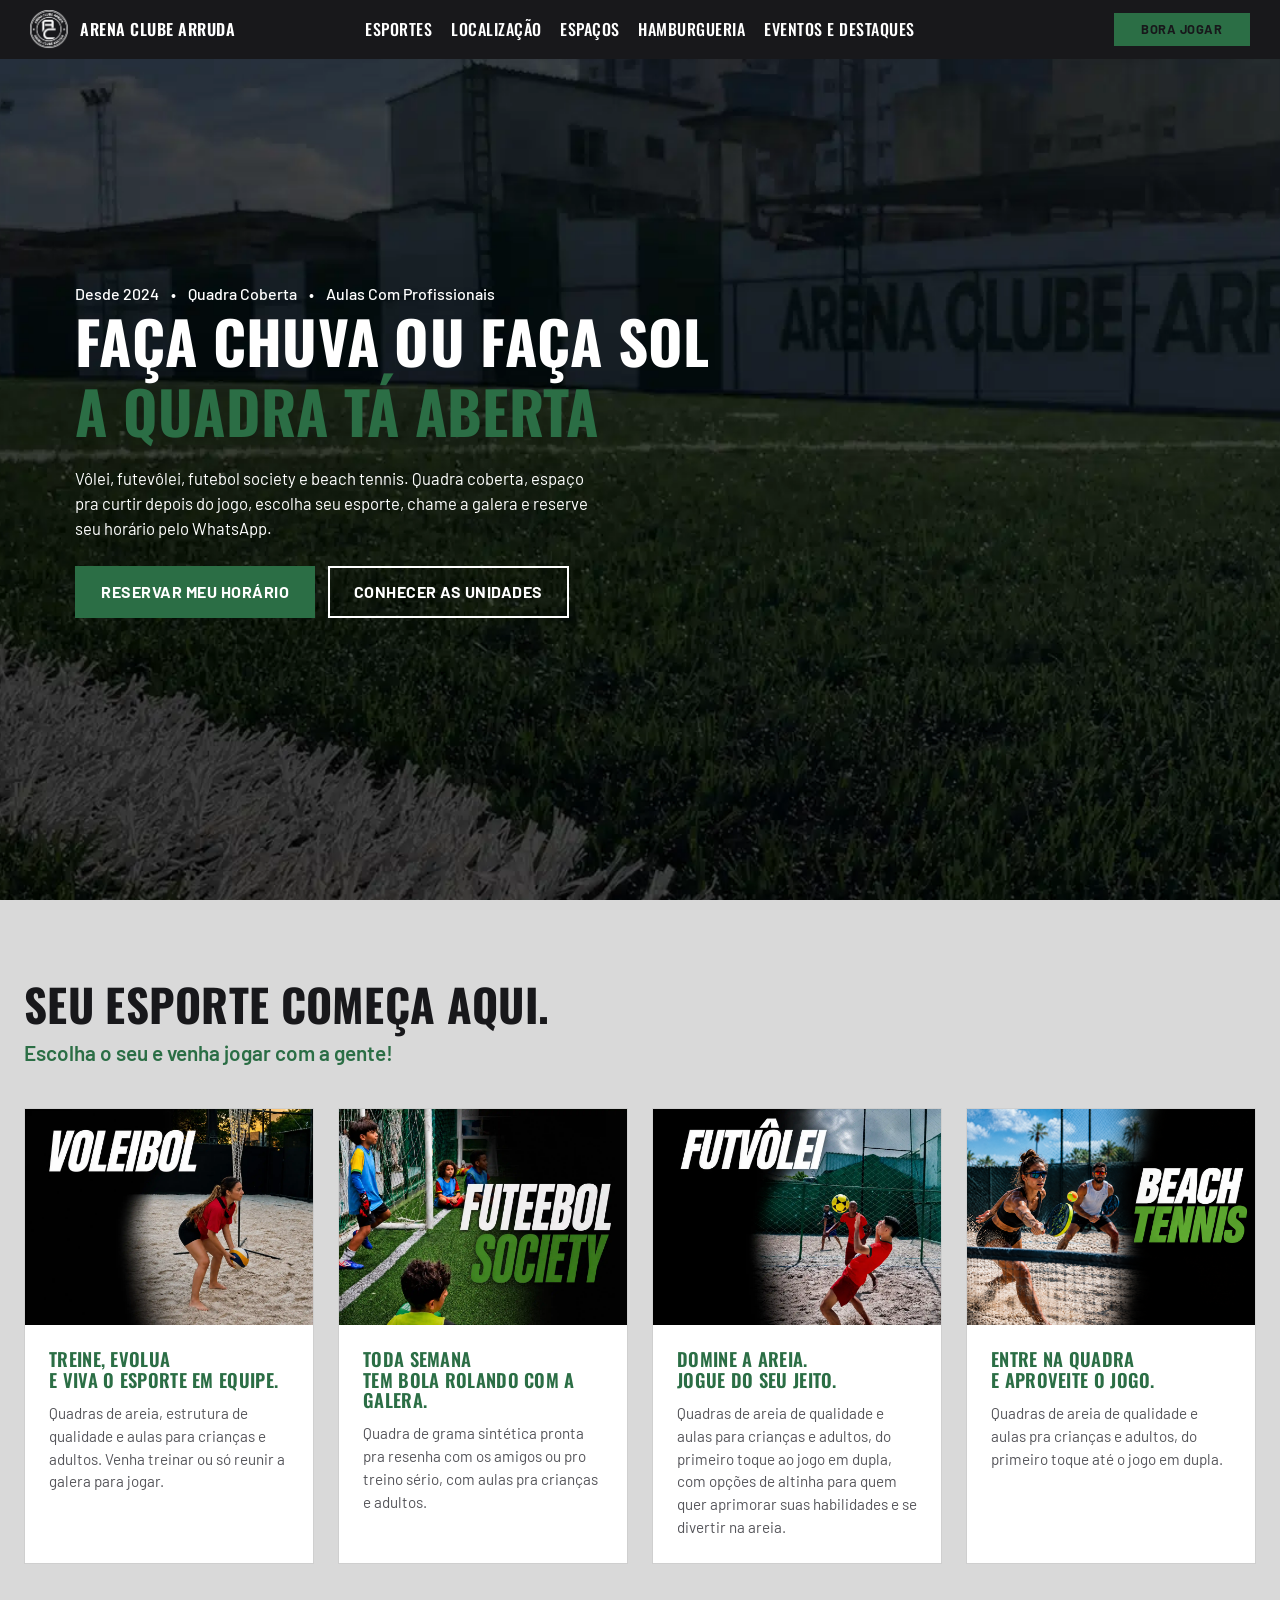
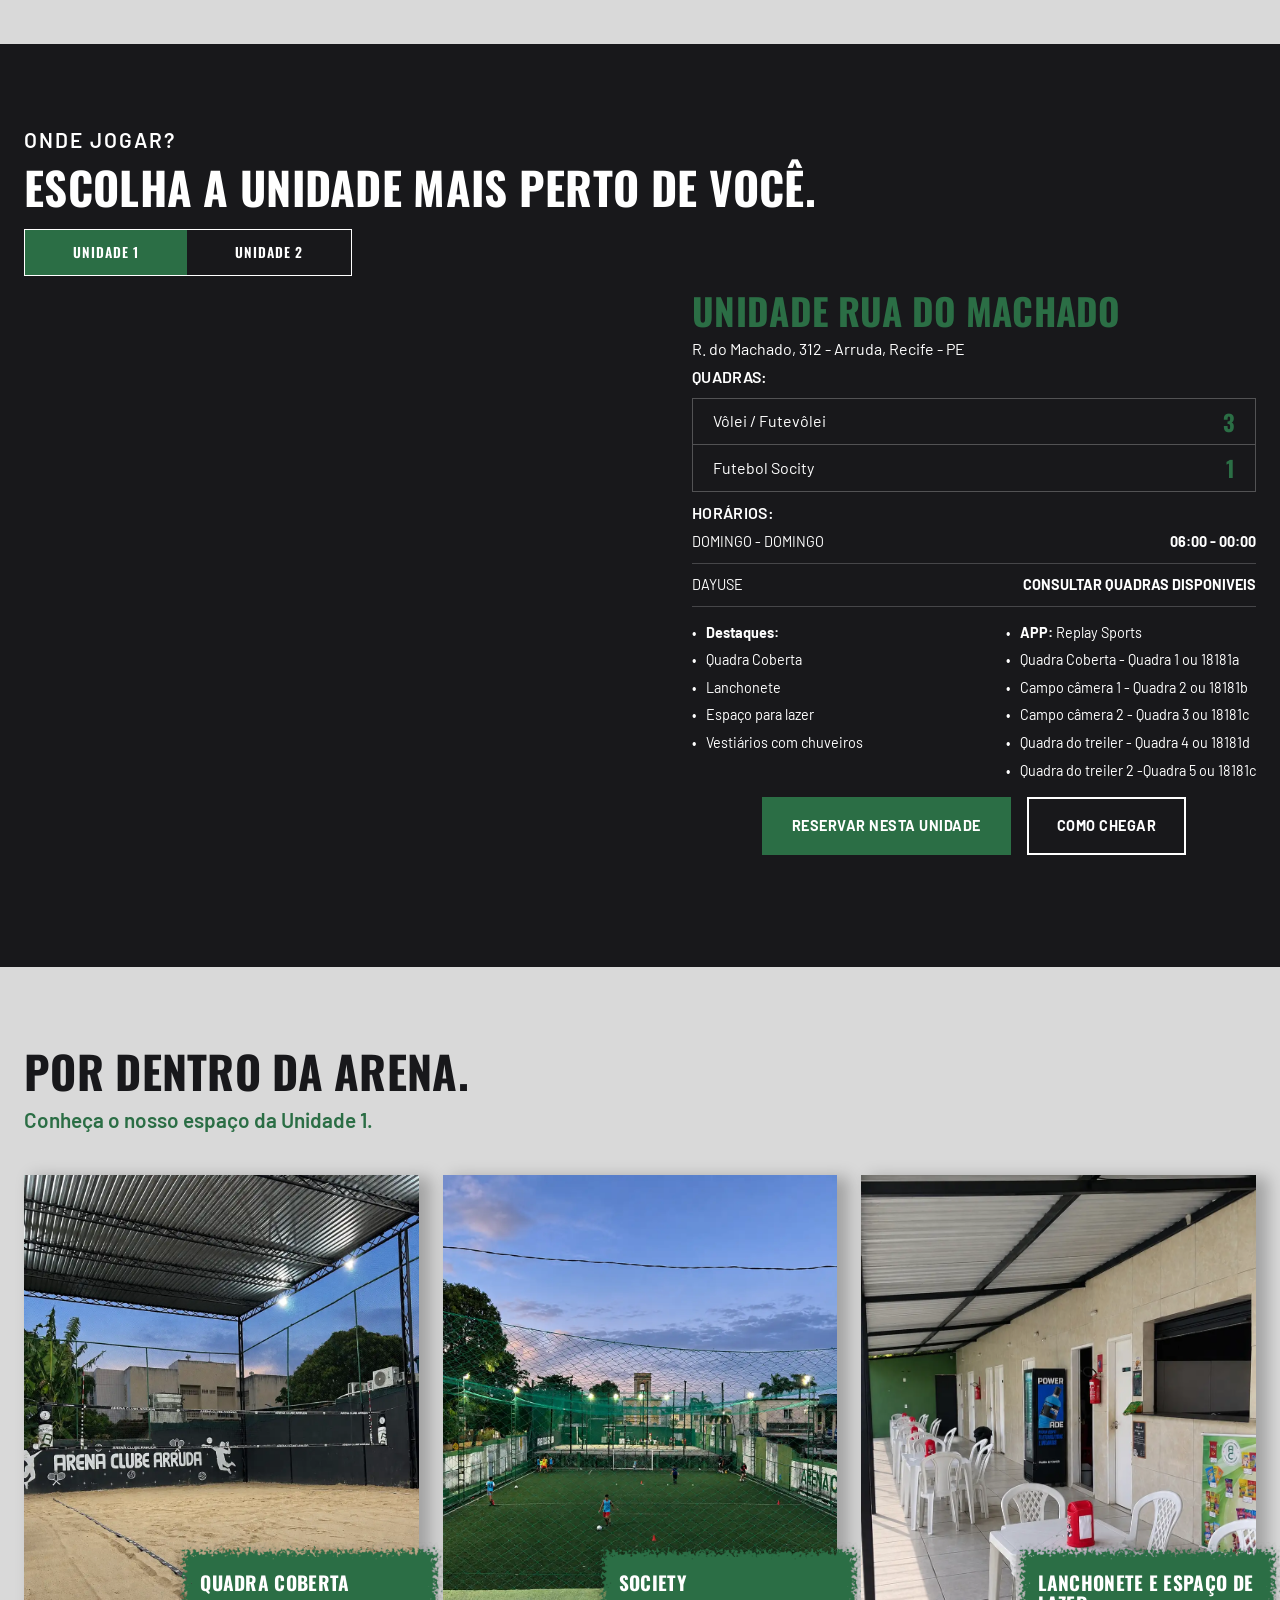
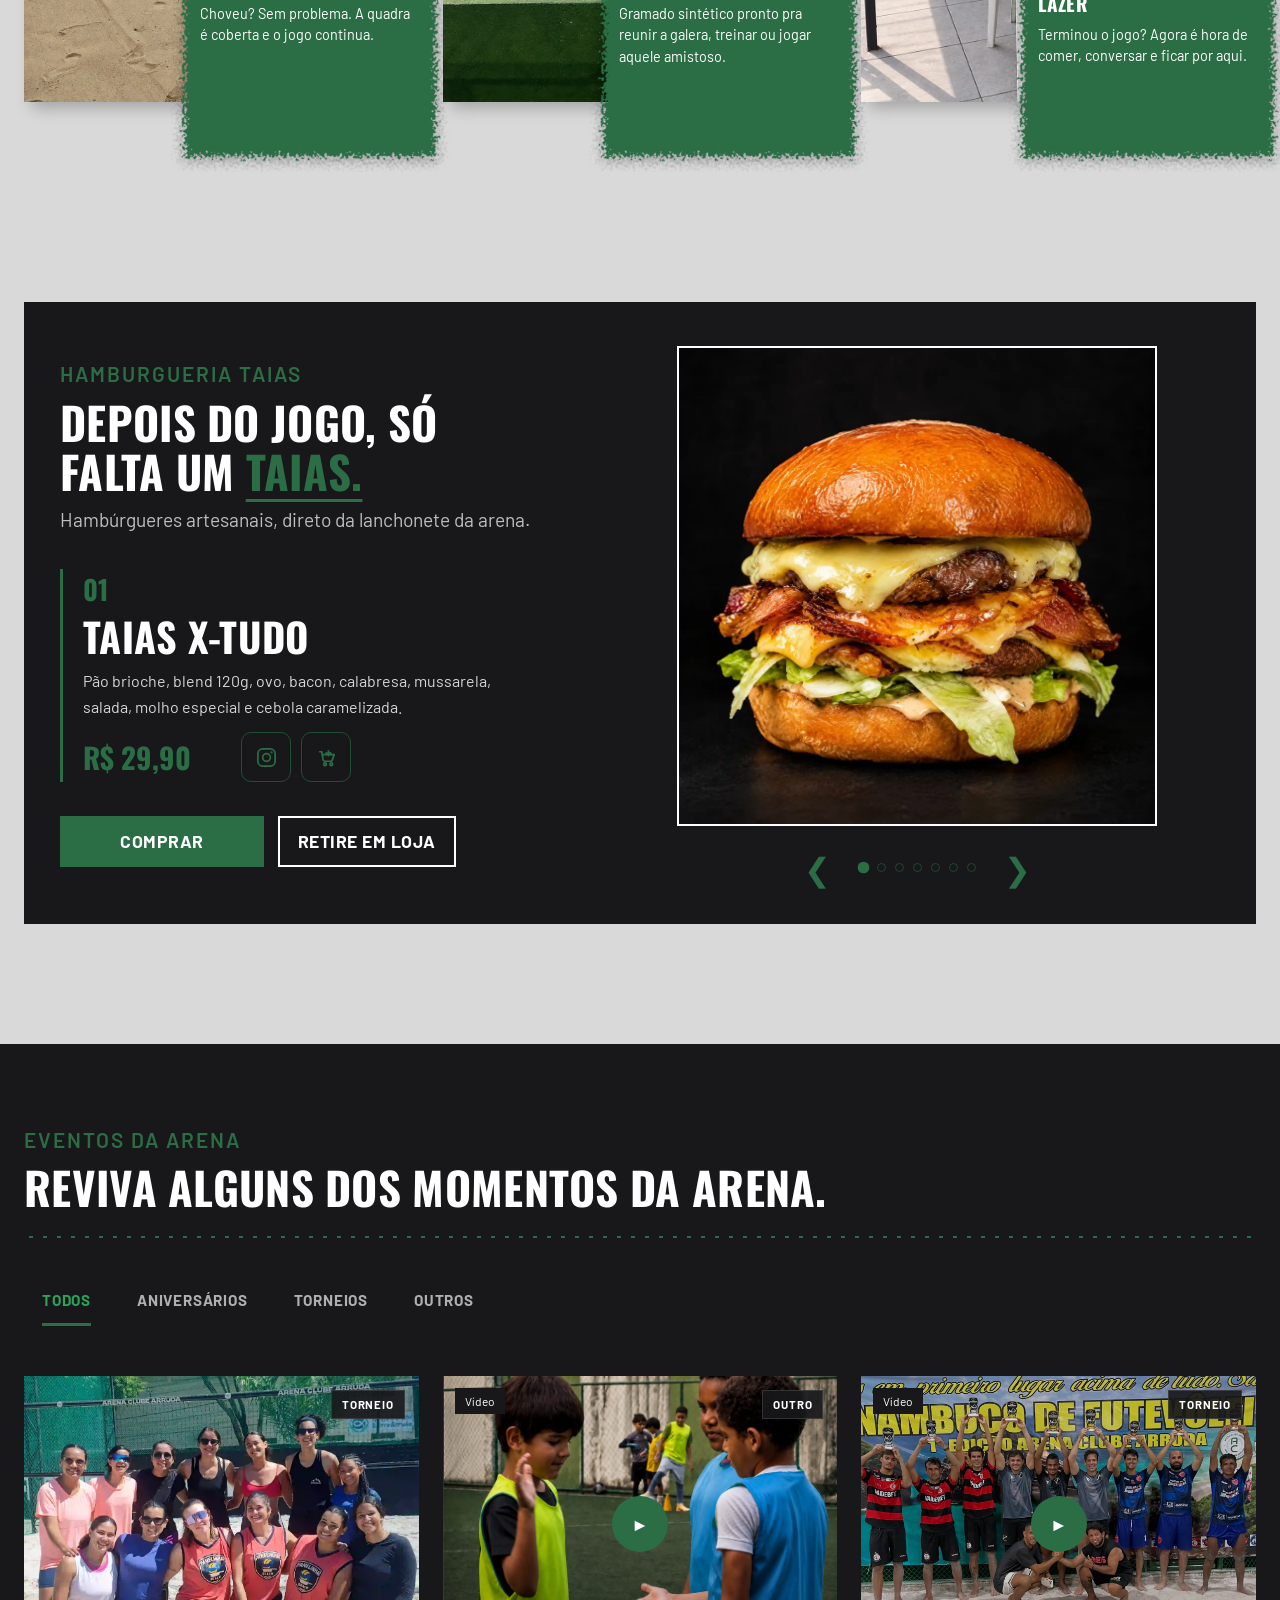
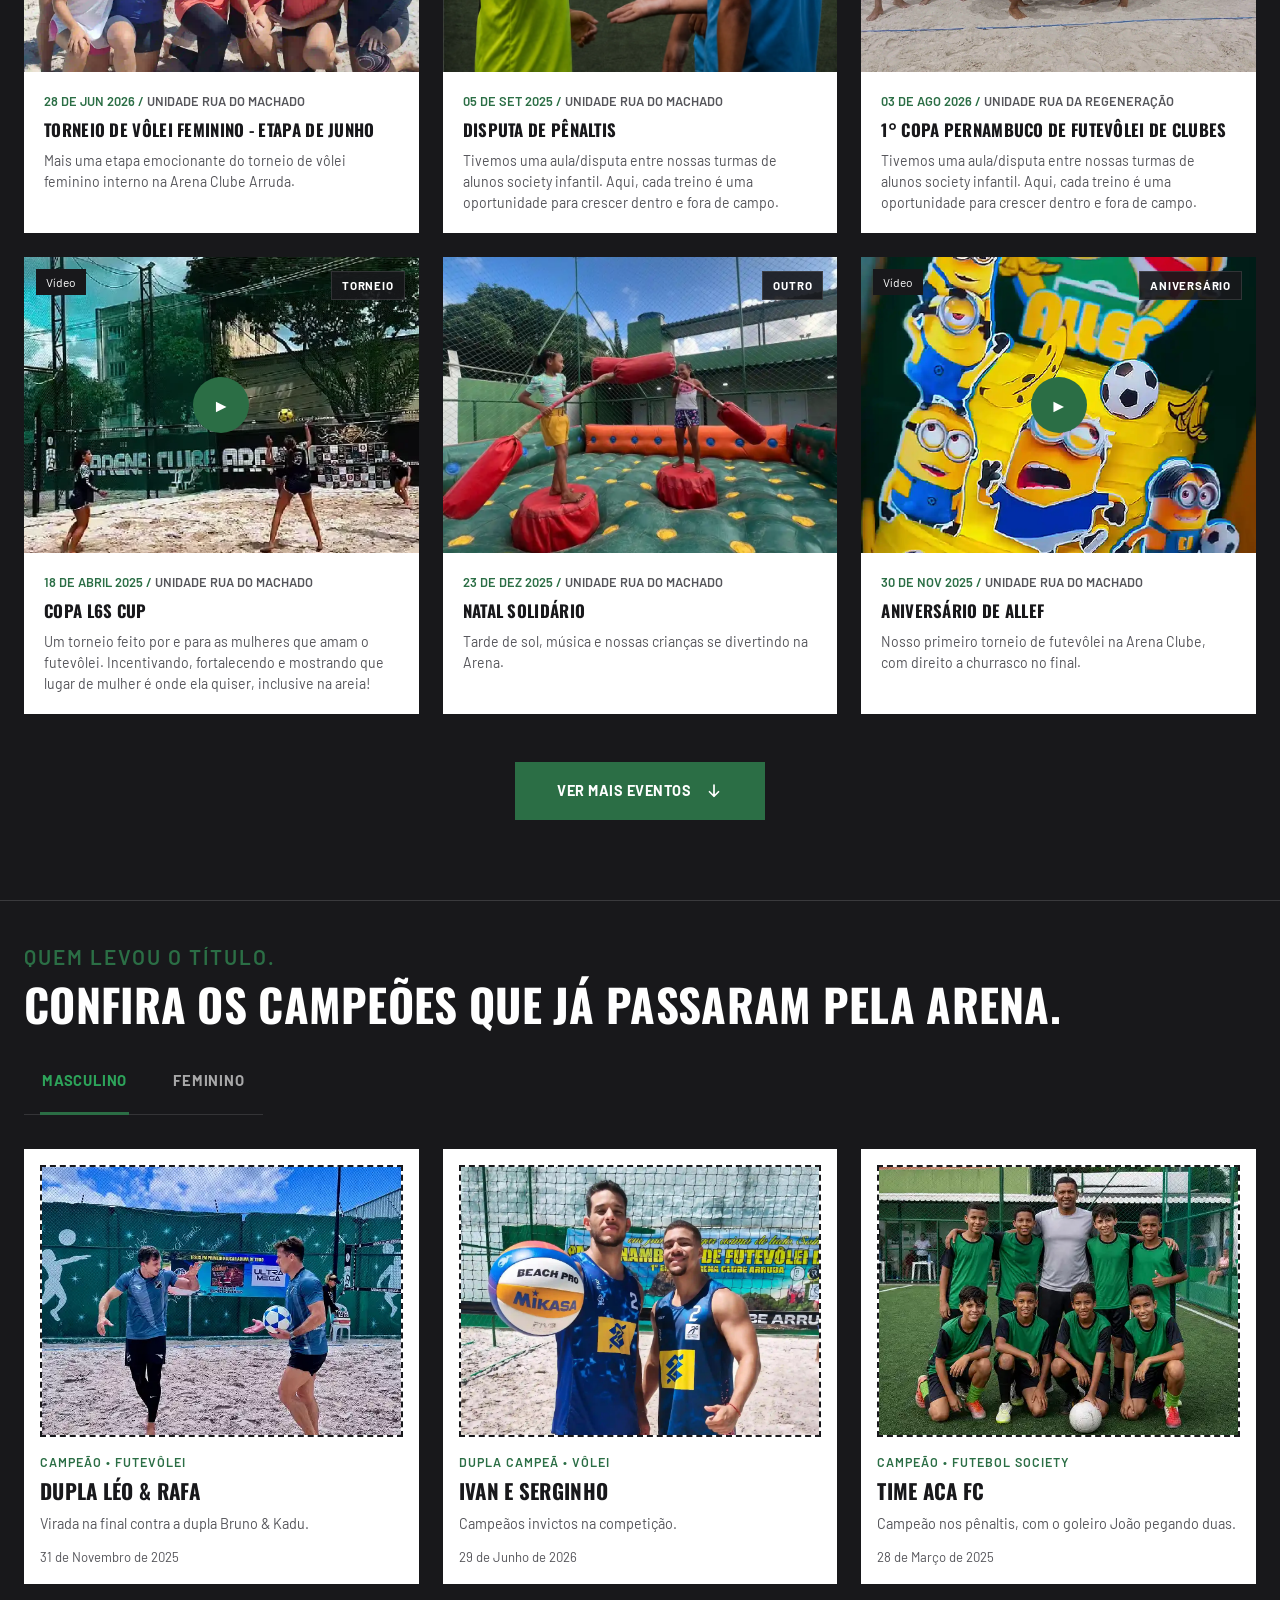
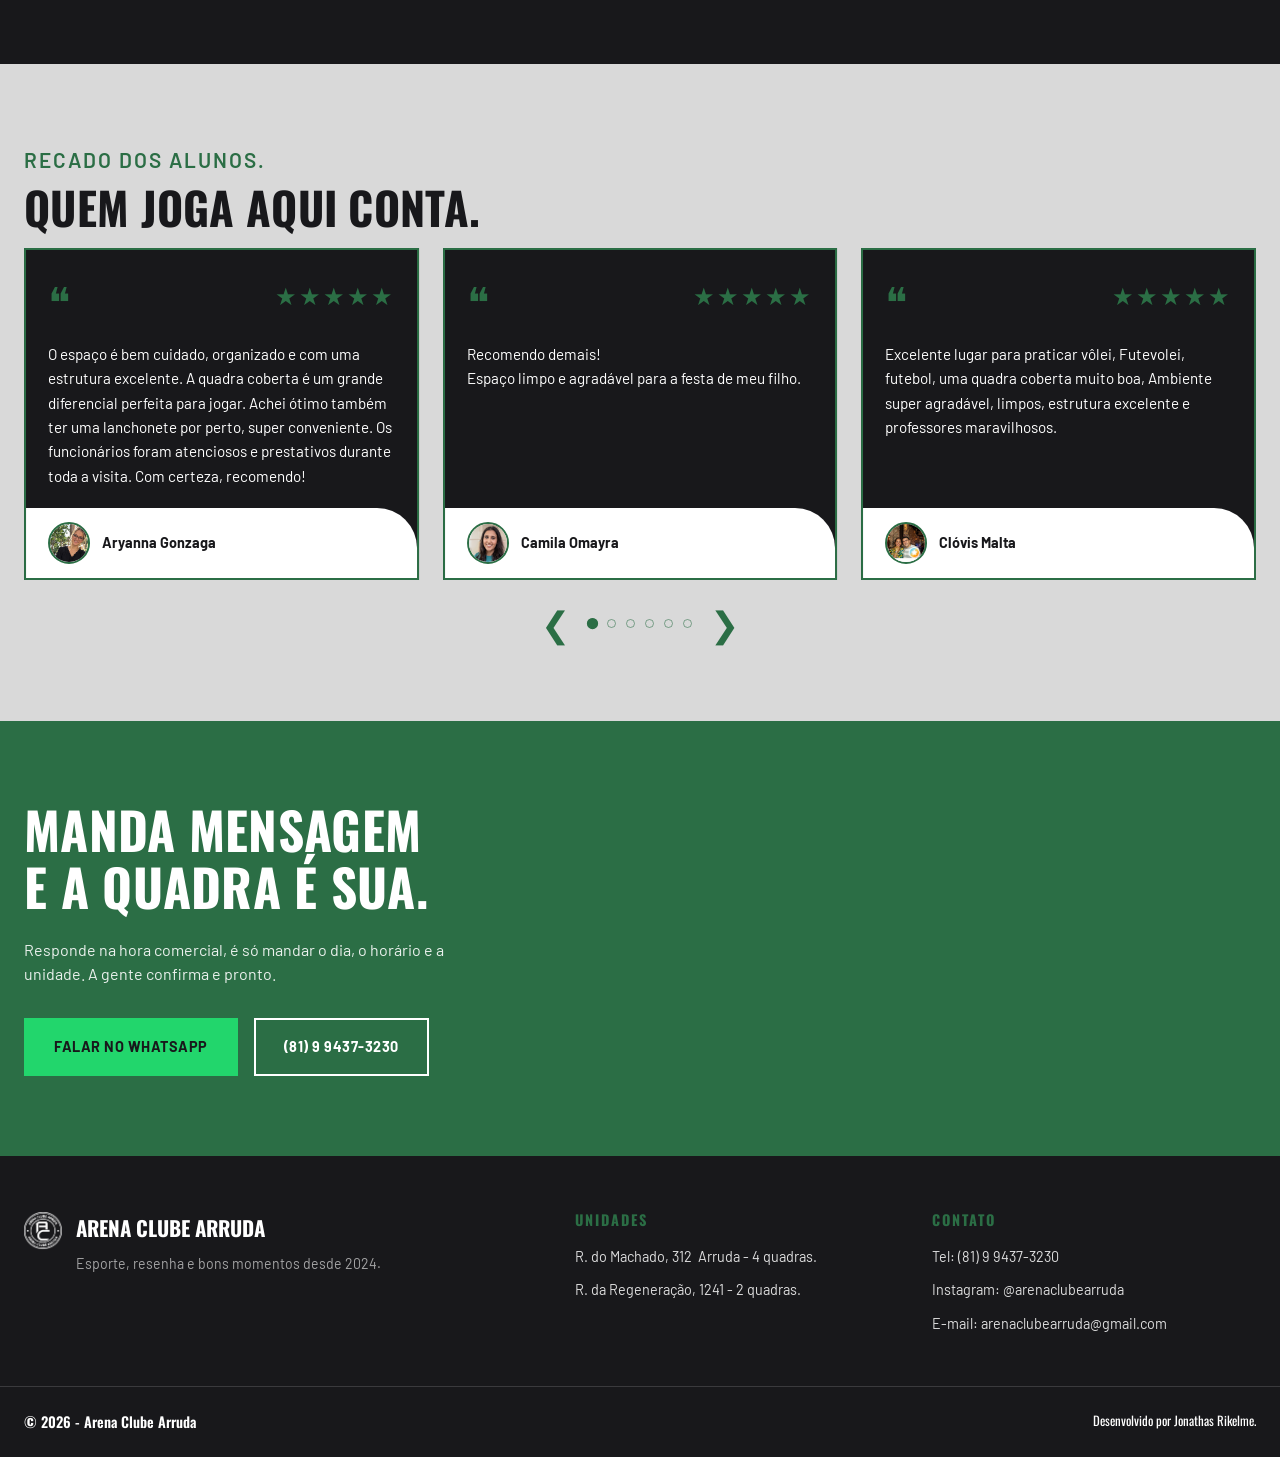
==== index.html @ 080cdddc "Feat: Substituição de imagens e Finalizando o projeto" ====
<!DOCTYPE html>
<html lang="pt-BR">
<head>
<meta charset="UTF-8">
<meta name="viewport" content="width=device-width, initial-scale=1.0">
<title>Arena Clube Arruda | Vôlei, Futevôlei, Futebol Society e Beach Tennis</title>
<!-- favicons do site -->
<link rel="icon" type="image/x-icon" href="Assets/Favicons/favicon.ico">
<link rel="icon" type="image/png" sizes="32x32" href="Assets/Favicons/favicon-32x32.png">
<link rel="icon" type="image/png" sizes="16x16" href="Assets/Favicons/favicon-16x16.png">
<link rel="apple-touch-icon" sizes="180x180" href="Assets/Favicons/apple-touch-icon.png">
<link rel="manifest" href="Assets/Favicons/site.webmanifest">
<meta name="theme-color" content="#18181B">

<!-- Fontes: Oswald para títulos / Barlow para textos gerais -->
<link rel="preconnect" href="https://fonts.googleapis.com">
<link rel="preconnect" href="https://fonts.gstatic.com" crossorigin>
<link href="https://fonts.googleapis.com/css2?family=Oswald:wght@500;600;700&family=Barlow:wght@400;500;600;700&display=swap" rel="stylesheet">

<!-- CSS separado por seção/componente -->
<link rel="stylesheet" href="css/base.css">
<link rel="stylesheet" href="css/header.css">
<link rel="stylesheet" href="css/hero.css">
<link rel="stylesheet" href="css/sports.css">
<link rel="stylesheet" href="css/location.css">
<link rel="stylesheet" href="css/spaces.css">
<link rel="stylesheet" href="css/hamburgueria.css">
<link rel="stylesheet" href="css/events.css">
<link rel="stylesheet" href="css/podium.css">
<link rel="stylesheet" href="css/FeedBacks.css">
<link rel="stylesheet" href="css/cta.css">
<link rel="stylesheet" href="css/footer.css">
<link rel="stylesheet" href="css/responsive.css">
</head>
<body>

<!-- ===================== HEADER ===================== -->
<header class="site-header">
  <div class="header__inner">
    <a href="#topo" class="brand">
      <span class="brand__logo" aria-hidden="true">
        <img src="Assets/Images/Logo-arena-200px.png" alt="Logo da Arena Clube Arruda">
      </span>
      <span class="brand__name">ARENA CLUBE ARRUDA</span>
    </a>

    <button class="nav-toggle" id="navToggle" aria-label="Abrir menu" aria-expanded="false" aria-controls="mainNav"><!--Botão de hamburguer que aparece depois que a tela fica muito pequena-->
      <span class="nav-toggle__bar"></span>
      <span class="nav-toggle__bar"></span>
      <span class="nav-toggle__bar"></span>
    </button>

    <nav class="main-nav" id="mainNav"><!--nav principal que ficará aparecendo caso tenha espaço suficiente-->
      <ul class="main-nav__list">
        <li><a href="#esportes">Esportes</a></li>
        <li><a href="#localizacao">Localização</a></li>
        <li><a href="#espaco">Espaços</a></li>
        <li><a href="#hamburgueria">Hamburgueria</a></li>
        <li><a href="#eventos">Eventos e Destaques</a></li>
      </ul>
    </nav><!--Btn levando para o zapzap-->
    <a
      href="https://wa.me/5581999867874?text=Ol%C3%A1%2C%20boa%20tarde%21%20Gostaria%20de%20reservar%20um%20hor%C3%A1rio%20com%20voc%C3%AAs%21"
      target="_blank" rel="noopener noreferrer" class="btn btn--primary main-nav__cta">
      <span>Bora jogar</span>
    </a>

  </div>
</header>

<main id="topo">

  <!-- ===================== HERO ===================== -->
  <section class="hero">
    <div class="hero__background" aria-hidden="true"></div>
    <div class="container hero__content">
      <p class="hero__eyebrow">
        <span>Desde 2024</span>
        <span class="dot">•</span>
        <span>Quadra Coberta</span>
        <span class="dot">•</span>
        <span>Aulas Com Profissionais</span>
      </p>
      <h1 class="hero__title">
        Faça chuva ou faça sol
        <span class="hero__title--accent">A quadra tá aberta</span>
      </h1>
      <p class="hero__text">
        Vôlei, futevôlei, futebol society e beach tennis. Quadra coberta, espaço pra curtir depois do jogo,
        escolha seu esporte, chame a galera e reserve seu horário pelo WhatsApp.  
      </p>
      <div class="hero__actions">
        <a href="https://wa.me/558194373230?text=Ol%C3%A1%2C%20boa%20tarde%21%20Gostaria%20de%20reservar%20um%20hor%C3%A1rio%20com%20voc%C3%AAs%21" target="_blank" rel="noopener noreferrer" class="btn btn--primary">Reservar meu horário</a>
        <a href="#localizacao" class="btn btn--outline-light">Conhecer as Unidades</a>
      </div>
    </div>
  </section>

  <!-- ===================== ESPORTES ===================== -->
  <section class="sports" id="esportes">
    <div class="container">
      <h2 class="section-title">Seu esporte começa aqui.</h2>
      <p class="section-subtitle">Escolha o seu e venha jogar com a gente!</p>

      <div class="sports__grid">
        <article class="sport-card reveal">
          <div class="sport-card__media">
            <img src="Assets/Images/Sports/Sports-Volei.webp" alt="Imagem representativa de volei na arena"><!-- Imagem backgound do card de volei -->
          </div>
          <div class="sport-card__body">
            <h3 class="sport-card__title">Treine, evolua<br>e viva o esporte em equipe.</h3>
            <p class="sport-card__text">Quadras de areia, estrutura de qualidade e aulas para crianças e adultos. Venha treinar ou só reunir a galera para jogar.</p>
          </div>
        </article>

        <article class="sport-card reveal">
          <div class="sport-card__media">
            <img src="Assets/Images/Sports/Sports-Society.webp" alt="Imagem representativa de futebol society na arena"><!-- Imagem backgound do card de society -->
          </div>
          <div class="sport-card__body">
            <h3 class="sport-card__title">Toda semana<br>tem bola rolando com a galera.</h3>
            <p class="sport-card__text">Quadra de grama sintética pronta pra resenha com os amigos ou pro treino sério, com aulas pra crianças e adultos.</p>
          </div>
        </article>

        <article class="sport-card reveal">
          <div class="sport-card__media">
            <img src="Assets/Images/Sports/Sports-Futevolei.webp" alt="Imagem representativa de futevôlei na arena"><!-- Imagem backgound do card de futevôlei -->
          </div>
          <div class="sport-card__body">
            <h3 class="sport-card__title">Domine a areia.<br>Jogue do seu jeito.</h3>
            <p class="sport-card__text">Quadras de areia de qualidade e aulas para crianças e adultos, do primeiro toque ao jogo em dupla, com opções de altinha para quem quer aprimorar suas habilidades e se divertir na areia.</p>
          </div>
        </article>

        <article class="sport-card reveal">
          <div class="sport-card__media">
            <img src="Assets/Images/Sports/Sports-Beach-Tennis.png" alt="Imagem representativa de futevôlei na arena"><!-- Imagem backgound do card de futevôlei -->
          </div>
          <div class="sport-card__body">
            <h3 class="sport-card__title">Entre na quadra<br>e aproveite o jogo.</h3>
            <p class="sport-card__text">Quadras de areia de qualidade e aulas pra crianças e adultos, do primeiro toque até o jogo em dupla.</p>
          </div>
        </article>

      </div>
    </div>
  </section>

  <!-- ===================== LOCALIZAÇÃO ===================== -->
  <section class="location" id="localizacao">
  <div class="container">
    <p class="section-eyebrow section-eyebrow--light">Onde Jogar?</p>
    <h2 class="section-title section-title--light">Escolha a unidade mais perto de você.</h2>

    <div class="location__content">
      <div class="location__tabs" role="tablist">
        <button class="location__tab is-active" role="tab" aria-selected="true" data-unit="1">Unidade 1</button>
        <button class="location__tab" role="tab" aria-selected="false" data-unit="2">Unidade 2</button>
        <!-- Pill verde criada/posicionada pelo JS (main.js), desliza entre as abas -->
        <span class="location__tab-indicator" id="locationTabIndicator" aria-hidden="true"></span>
      </div>

      <div class="location__grid">
        <!-- id adicionado: o innerHTML deste div é trocado pelo JS -->
        <div class="location__map reveal reveal--left" id="locationMap" aria-label="Mapa do Google Maps"></div>

        <div class="location__info reveal reveal--right">
          <h3 class="location__unit-name" id="locationUnitName">Unidade Rua do Machado</h3>
          <p class="location__address" id="locationAddress">R. do Machado, 312 - Arruda, Recife - PE</p>

          <h4 class="location__courts-label">Quadras:</h4>
          <ul class="location__courts" id="locationCourts">
            <li><span>Vôlei / Futevôlei</span><strong>3</strong></li>
            <li><span>Futebol Socity</span><strong>1</strong></li>
          </ul>

          <h4 class="location__hours-label">Horários:</h4>
          <ul class="location__hours" id="locationHours">
            <li><span>Seg - Sex</span><strong>06:00 - 23:00</strong></li>
            <li><span>Sábado</span><strong>07:00 - 00:00</strong></li>
            <li><span>Domingo</span><strong>08:00 - 16:00</strong></li>
          </ul>

          <div class="location__extra">
            <ul class="location__amenities" id="locationAmenities">
              <li>Vestiarios com chuveiros</li>
              <li>Lanchonete</li>
              <li>Espaço para lazer</li>
            </ul>
            <ul class="location__app" id="locationApp">
              <li><strong>APP:</strong> Recplay</li>
              <li>Quadra 1 - 018187c</li>
              <li>Quadra 2 - 018453b</li>
              <li>Quadra 3 - 019452a</li>
            </ul>
          </div>
          <div class="location__buttons">
            <a href="https://wa.me/558194373230?text=Ol%C3%A1%2C%20boa%20tarde%21%20Gostaria%20de%20reservar%20um%20hor%C3%A1rio%20com%20voc%C3%AAs%21" target="_blank" rel="noopener noreferrer" class="btn btn--primary btn--loc">Reservar nesta unidade</a>
            <a href="#" id="locationDirectionsBtn" class="btn btn--outline-light" target="_blank" rel="noopener noreferrer">Como Chegar</a>
          </div>
        </div>
      </div>
    </div>
  </div>
</section>

  <!-- ===================== POR DENTRO DA ARENA ===================== -->
  <section class="spaces" id="espaco">
    <div class="container">
      <h2 class="section-title">Por dentro da arena.</h2>
      <p class="section-subtitle" id="spacesSubtitle">Conheça o nosso espaço da Unidade 1.</p>
      
 <!--===========ATENÇÃO DEV!! OS DADOS AQUI SÃO FICTICIOS O JAVASCRIPT QUE ESTA REESCREVENDO ELES, SE QUISER MUDAR MUDE NO JS=========-->

      <div class="spaces__grid">
        <article class="space-card reveal">
          <div class="space-card__media"><img src="Assets/Images/Spaces/Unidade 1/Quadra-Coberta.webp" loading="lazy" alt="Quadra Coberta"></div>
          <div class="space-card__tag">
            <h3>Quadra Coberta</h3>
            <p>Choveu? Sem problema. A quadra é coberta e o jogo continua.</p>
          </div>
        </article>

        <article class="space-card reveal">
          <div class="space-card__media"><img src="Assets/Images/Spaces/Unidade 1/Espaco-Society.webp" loading="lazy" alt="Society"></div>
          <div class="space-card__tag">
            <h3>Society</h3>
            <p>Gramado sintético pronto pra reunir a galera, treinar ou jogar aquele amistoso.</p>
          </div>
        </article>

        <article class="space-card reveal">
          <div class="space-card__media"><img src="Assets/Images/Spaces/Unidade 1/Lazer-Lanchonete.webp" loading="lazy" alt="Lanchonete e Espaço de Lazer"></div>
          <div class="space-card__tag">
            <h3>Lanchonete e Espaço de Lazer</h3>
            <p>Terminou o jogo? Agora é hora de comer, conversar e ficar por aqui.</p>
          </div>
        </article>
      </div>
    </div>
  </section>

  <!-- ===================== HAMBURGUERIA TAIAS ===================== -->
  <section class="taias" id="hamburgueria">
    <div class="container taias__container">
      <div class="taias__panel reveal">
        <div class="taias__content">
          <p class="section-eyebrow section-eyebrow--green">Hamburgueria Taias</p>
          <h2 class="section-title section-title--light taias__title">Depois do jogo, só falta um <span class="taias__title-highlight">Taias.</span></h2>
          <p class="taias__subtitle">Hambúrgueres artesanais, direto da lanchonete da arena.</p>

          <div class="taias__product-info" aria-live="polite">
            <span class="taias__product-number" id="taiasProductNumber">01</span>
            <h3 class="taias__product-name" id="taiasProductName">X-Tudo</h3>
            <p class="taias__product-description" id="taiasProductDescription">Pão macio, hambúrguer artesanal, queijo, presunto, ovo, bacon, calabresa, salada e molho da casa.</p>

            <div class="taias__price-row">
              <p class="taias__product-price" id="taiasProductPrice">R$ 28,90</p>

              <div class="taias__socials" aria-label="Links da Hamburgueria Taias">
                <a
                  href="https://www.instagram.com/taiasburger?stkn=ZjMyYWlqbnJhdjB6"
                  target="_blank"
                  rel="noopener noreferrer"
                  class="taias__social-link"
                  aria-label="Instagram da Taias Burger"
                  title="Instagram da Taias Burger"
                >
                  <svg viewBox="0 0 24 24" aria-hidden="true" focusable="false">
                    <rect x="3" y="3" width="18" height="18" rx="5" ry="5"></rect>
                    <circle cx="12" cy="12" r="4"></circle>
                    <circle cx="17.3" cy="6.7" r="1.15" class="taias__social-icon-fill"></circle>
                  </svg>
                </a>

                <a
                  href="https://bio.pedigest.com.br/taias?utm_source=ig&utm_medium=social&utm_content=link_in_bio&fbclid=PAb21jcAUZGDxwZG9mAmV4dG4DYWVtAjExAHNydGMGYXBwX2lkDzU2NzA2NzM0MzM1MjQyNwABpzcFx2QndCzHAGG7uOAwhSve-W152S-i9G9WahEeMM54zXmbFNTbRxpiMOa_aem_VLCWKwJV8ru67VdjetIY1g"
                  target="_blank"
                  rel="noopener noreferrer"
                  class="taias__social-link"
                  aria-label="Cardápio e pedidos da Taias"
                  title="Cardápio e pedidos da Taias"
                >
                  <svg viewBox="0 0 24 24" aria-hidden="true" focusable="false">
                    <path d="M5 6h2l1.4 8.2a2 2 0 0 0 2 1.7h5.8a2 2 0 0 0 1.9-1.4L20 9H8.1"></path>
                    <circle cx="10.5" cy="19" r="1.4"></circle>
                    <circle cx="17" cy="19" r="1.4"></circle>
                    <path d="M14 5v5M11.5 7.5H16.5"></path>
                  </svg>
                </a>
              </div>
            </div>
          </div>

          <div class="taias__actions">
            <!-- TODO: colar aqui o link de vendas da Taias -->
            <a href="https://taiasburguer.com.br" target="_blank" rel="noopener noreferrer" class="btn btn--primary taias__buy" id="taiasBuyBtn">Comprar</a>
            <a href="https://www.google.com/maps/dir/-8.0084992,-34.8749824/Arena+clube+arruda+2,+ao+lado+do+bar+vermelho+-+R.+da+Regeneração,+1241+-+Arruda,+Recife+-+PE,+52120-335/@-8.0163572,-34.8879838,15z/data=!4m15!4m14!1m6!3m4!1m2!1d-34.8819676!2d-8.0237933!3s0x7ab186a3244a7d9:0x7b1bcf398c1d65fd!4e1!1m5!1m1!1s0x7ab1909c3c88a75:0x9443138ee04a39c7!2m2!1d-34.8825893!2d-8.0224421!3e9?entry=ttu&g_ep=EgoyMDI2MDkwMi4wIKXMDSoASAFQAw%3D%3D" target="_blank" rel="noopener noreferrer" class="btn btn--outline-light" id="taiasLocationBtn">Retire em Loja</a>
          </div>
        </div>

        <div class="taias__carousel" id="taiasCarousel" aria-label="Cardápio da Hamburgueria Taias">
          <div class="taias__viewport">
            <div class="taias__track" id="taiasTrack"></div>
          </div>
          <div class="taias__controls" aria-label="Navegação do cardápio">
            <button class="taias__arrow taias__arrow--prev" id="taiasPrev" type="button" aria-label="Hambúrguer anterior">&#10094;</button>
            <div class="taias__dots" id="taiasDots" role="tablist" aria-label="Hambúrgueres"></div>
            <button class="taias__arrow taias__arrow--next" id="taiasNext" type="button" aria-label="Próximo hambúrguer">&#10095;</button>
          </div>
        </div>
      </div>
    </div>
  </section>

  <!-- ===================== EVENTOS ===================== -->
  <section class="events" id="eventos">
    <div class="container">
      <div class="events__header">
        <p class="section-eyebrow section-eyebrow--green">Eventos da arena</p>
        <h2 class="section-title section-title--light">Reviva alguns dos momentos da Arena.</h2>
      </div>

      <div class="events__divider" aria-hidden="true"></div>

      <div class="events__filters" id="eventsFilters" role="tablist" aria-label="Filtrar eventos">
        <button class="events__filter is-active" type="button" role="tab" aria-selected="true" data-filter="todos">
          Todos
        </button>
        <button class="events__filter" type="button" role="tab" aria-selected="false" data-filter="aniversarios">
          Aniversários
        </button>
        <button class="events__filter" type="button" role="tab" aria-selected="false" data-filter="torneios">
          Torneios
        </button>
        <button class="events__filter" type="button" role="tab" aria-selected="false" data-filter="outros">
          Outros
        </button>
      </div>

      <div class="events__grid" id="eventsGrid">
        <!-- Destaques atuais -->
        <article class="event-card reveal" data-category="torneios">
          <div class="event-card__media">
            <img src="Assets/Images/Eventos/Events-Volei1.webp" loading="lazy" alt="Evento de Vôlei">
            <span class="event-card__category">Torneio</span>
          </div>
          <div class="event-card__body">
            <p class="event-card__meta"><span>28 de Jun 2026</span> / <span>Unidade Rua do Machado</span></p>
            <h3 class="event-card__title">Torneio de Vôlei Feminino - Etapa de Junho</h3>
            <p class="event-card__text">Mais uma etapa emocionante do torneio de vôlei feminino interno na Arena Clube Arruda.</p>
          </div>
        </article>

        <article class="event-card event-card--video reveal" data-category="outros">
          <div class="event-card__media" data-video="Assets/Videos/Video1.mp4">
            <img src="Assets/Images/Capas De Videos/Capa-Video-Society.webp" loading="lazy" alt="Capa do vídeo da disputa de pênaltis">
            <span class="event-card__category">Outro</span>
            <span class="event-card__video-tag">Vídeo</span>
            <span class="event-card__play" aria-hidden="true">&#9658;</span>
          </div>
          <div class="event-card__body">
            <p class="event-card__meta"><span>05 de Set 2025</span> / <span>Unidade Rua do Machado</span></p>
            <h3 class="event-card__title">Disputa de Pênaltis</h3>
            <p class="event-card__text">Tivemos uma aula/disputa entre nossas turmas de alunos society infantil. Aqui, cada treino é uma oportunidade para crescer dentro e fora de campo.</p>
          </div>
        </article>

        <article class="event-card event-card--video reveal" data-category="outros">
          <div class="event-card__media" data-video="Assets/Videos/Copa-Pernambuco-Futevolei.mp4">
            <img src="Assets/Images/Capas De Videos/Capa-Video-Copa-Pernambuco.webp" loading="lazy" alt="Capa do vídeo da disputa de pênaltis">
            <span class="event-card__category">Torneio</span>
            <span class="event-card__video-tag">Vídeo</span>
            <span class="event-card__play" aria-hidden="true">&#9658;</span>
          </div>
          <div class="event-card__body">
            <p class="event-card__meta"><span>03 de Ago 2026</span> / <span>Unidade Rua da Regeneração</span></p>
            <h3 class="event-card__title">1° Copa Pernambuco de Futevôlei de clubes</h3>
            <p class="event-card__text">Tivemos uma aula/disputa entre nossas turmas de alunos society infantil. Aqui, cada treino é uma oportunidade para crescer dentro e fora de campo.</p>
          </div>
        </article>

        <article class="event-card event-card--video reveal" data-category="torneios">
          <div class="event-card__media" data-video="Assets/Videos/Video2.mp4">
            <img src="Assets/Images/Capas De Videos/Capa-Video.webp" loading="lazy" alt="Capa do vídeo da Copa L6S Cup">
            <span class="event-card__category">Torneio</span>
            <span class="event-card__video-tag">Vídeo</span>
            <span class="event-card__play" aria-hidden="true">&#9658;</span>
          </div>
          <div class="event-card__body">
            <p class="event-card__meta"><span>18 de Abril 2025</span> / <span>Unidade Rua do Machado</span></p>
            <h3 class="event-card__title">Copa L6S Cup</h3>
            <p class="event-card__text">Um torneio feito por e para as mulheres que amam o futevôlei. Incentivando, fortalecendo e mostrando que lugar de mulher é onde ela quiser, inclusive na areia!</p>
          </div>
        </article>

        <article class="event-card event-card--extra" data-category="outros">
          <div class="event-card__media">
            <img src="Assets/Images/Eventos/Events-Natal2.webp" loading="lazy" alt="Natal Solidario">
            <span class="event-card__category">Outro</span>
          </div>
          <div class="event-card__body">
            <p class="event-card__meta"><span>23 de Dez 2025</span> / <span>Unidade Rua do Machado</span></p>
            <h3 class="event-card__title">Natal Solidário</h3>
            <p class="event-card__text">Tarde de sol, música e nossas crianças se divertindo na Arena.</p>
          </div>
        </article>

        <article class="event-card event-card--video reveal" data-category="aniversarios">
          <div class="event-card__media" data-video="Assets/Videos/Aniversario1.mp4">
            <img src="Assets/Images/Capas De Videos/Capa-Video-Aniversario1.webp" loading="lazy" alt="Capa do vídeo da disputa de pênaltis">
            <span class="event-card__category">Aniversário</span>
            <span class="event-card__video-tag">Vídeo</span>
            <span class="event-card__play" aria-hidden="true">&#9658;</span>
          </div>
          <div class="event-card__body">
            <p class="event-card__meta"><span>30 de Nov 2025</span> / <span>Unidade Rua do Machado</span></p>
            <h3 class="event-card__title">Aniversário de Allef</h3>
            <p class="event-card__text">Nosso primeiro torneio de futevôlei na Arena Clube, com direito a churrasco no final.</p>
          </div>
        </article>

        <!-- Mais eventos inicialmente ficam ocultos pelo eventos.js e são revelados em blocos. -->
        <article class="event-card event-card--video reveal" data-category="aniversarios">
          <div class="event-card__media" data-video="Assets/Videos/Aniversario2.mp4">
            <img src="Assets/Images/Capas De Videos/Capa-Video-Aniversario2.webp" loading="lazy" alt="Capa do vídeo da disputa de pênaltis">
            <span class="event-card__category">Aniversário</span>
            <span class="event-card__video-tag">Vídeo</span>
            <span class="event-card__play" aria-hidden="true">&#9658;</span>
          </div>
          <div class="event-card__body">
            <p class="event-card__meta"><span>19 de Jul 2025</span> / <span>Unidade Rua do Machado</span></p>
            <h3 class="event-card__title">Aniversário de Davi</h3>
            <p class="event-card__text">Uma das coisas que mais amamos é receber convidados para comemorar seus aniversários, Feliz 11 anos Davi!</p>
          </div>
        </article>

        <article class="event-card event-card--extra" data-category="torneios">
          <div class="event-card__media">
            <img src="Assets/Images/Eventos/Events-Volei2.webp" loading="lazy" alt="Torneio de volei masculino">
            <span class="event-card__category">Torneio</span>
          </div>
          <div class="event-card__body">
            <p class="event-card__meta"><span>28 de Jun 2026</span> / <span>Unidade Rua do Machado</span></p>
            <h3 class="event-card__title">Torneio de Vôlei Etapa de Junho</h3>
            <p class="event-card__text">Duplas de vôlei disputando ponto a ponto em um torneio interno na Arena clube Arruda.</p>
          </div>
        </article>

        <article class="event-card reveal" data-category="torneios">
          <div class="event-card__media">
            <img src="Assets/Images/Eventos/Events-Society1.webp" loading="lazy" alt="Evento de Society">
            <span class="event-card__category">Torneio</span>
          </div>
          <div class="event-card__body">
            <p class="event-card__meta"><span>10 de Jan 2026</span> / <span>Unidade Rua do Machado</span></p>
            <h3 class="event-card__title">Mini Torneio Infantil - Alunos x Alunos</h3>
            <p class="event-card__text">Mini torneio para as nossas crianças, com premiação em medalhas e destaque da partida.</p>
          </div>
        </article>

      </div>

      <p class="events__empty" id="eventsEmpty" hidden>Nenhum evento cadastrado nessa categoria por enquanto.</p>

      <div class="events__cta">
        <button class="btn btn--primary events__more-btn" id="eventsMoreBtn" type="button" aria-expanded="false">
          <span class="events__more-label">Ver mais eventos</span>
          <span class="events__more-icon" aria-hidden="true">
            <svg viewBox="0 0 24 24" focusable="false">
              <path d="M12 4v15M6 13l6 6 6-6"></path>
            </svg>
          </span>
        </button>
      </div>
    </div>
  </section>

  <!-- ===================== PÓDIO ===================== -->
  <section class="podium" id="podio">
    <div class="container">
      <p class="section-eyebrow section-eyebrow--green">Quem levou o título.</p>
      <h2 class="section-title section-title--light">Confira os campeões que já passaram pela Arena.</h2>

      <div class="podium__filters" id="podiumFilters" role="tablist" aria-label="Categorias do pódio">
        <button class="podium__filter is-active" type="button" role="tab" aria-selected="true" data-podium-category="masculino">Masculino</button>
        <button class="podium__filter" type="button" role="tab" aria-selected="false" data-podium-category="feminino">Feminino</button>
      </div>

      <div class="podium__grid" id="podiumGrid">
        <article class="podium-card reveal" data-podium-category="masculino">
          <div class="podium-card__media"><img src="Assets/Images/Podium/Podium-Futevolei-Masc.webp" loading="lazy" alt="Campeão masculino do torneio de futevôlei"></div>
          <p class="podium-card__meta">Campeão • Futevôlei</p>
          <h3 class="podium-card__title">Dupla Léo &amp; Rafa</h3>
          <p class="podium-card__text">Virada na final contra a dupla Bruno &amp; Kadu.</p>
          <p class="podium-card__date">31 de Novembro de 2025</p>
        </article>

        <article class="podium-card reveal" data-podium-category="masculino">
          <div class="podium-card__media"><img src="Assets/Images/Podium/Podium-Volei-Masc.webp" loading="lazy" alt="Dupla campeã masculina do torneio de vôlei"></div>
          <p class="podium-card__meta">Dupla Campeã • Vôlei</p>
          <h3 class="podium-card__title">Ivan e Serginho</h3>
          <p class="podium-card__text">Campeãos invictos na competição.</p>
          <p class="podium-card__date">29 de Junho de 2026</p>
        </article>

        <article class="podium-card reveal" data-podium-category="masculino">
          <div class="podium-card__media"><img src="Assets/Images/Podium/Podium-Society.webp" loading="lazy" alt="Campeão masculino do torneio de futebol society"></div>
          <p class="podium-card__meta">Campeão • Futebol Society</p>
          <h3 class="podium-card__title">Time ACA FC</h3>
          <p class="podium-card__text">Campeão nos pênaltis, com o goleiro João pegando duas.</p>
          <p class="podium-card__date">28 de Março de 2025</p>
        </article>

        <article class="podium-card reveal" data-podium-category="feminino" hidden>
          <div class="podium-card__media"><img src="Assets/Images/Podium/Podium-Volei-Fem.webp" loading="lazy" alt="Jéssica e Bárbara, dupla campeã feminina de vôlei"></div>
          <p class="podium-card__meta">Dupla Campeã • Vôlei Feminino</p>
          <h3 class="podium-card__title">Jéssica &amp; Bárbara</h3>
          <p class="podium-card__text">Dupla que se destacou pela consistência, parceria e força nos momentos decisivos da competição.</p>
          <p class="podium-card__date">20 de Setembro de 2026</p>
        </article>

        <article class="podium-card reveal" data-podium-category="feminino" hidden>
          <div class="podium-card__media"><img src="Assets/Images/Podium/Podium-Futevolei-Fem.png" loading="lazy" alt="Júlia e Amanda, dupla campeã feminina de futevôlei"></div>
          <p class="podium-card__meta">Dupla Campeã • Futevôlei Feminino</p>
          <h3 class="podium-card__title">Júlia &amp; Amanda</h3>
          <p class="podium-card__text">Uma parceria que fez a diferença na areia, com intensidade, sintonia e uma campanha de destaque.</p>
          <p class="podium-card__date">17 de Agosto de 2025</p>
        </article>
      </div>
    </div>
  </section>

  <!-- ===================== DEPOIMENTOS ===================== -->
  <section class="Feedback">
    <div class="container">
      <p class="section-eyebrow section-eyebrow--green">Recado dos alunos.</p>
      <h2 class="section-title">Quem joga aqui conta.</h2>

      <div class="FeedBack__wrapper reveal">
        <div class="FeedBack__track" id="FeedBackTrack">
          <div class="FeedBack__rail">
          <article class="testimonial-card">
            <div class="testimonial-card__top">
              <span class="testimonial-card__quote">&#10077;</span>
              <span class="testimonial-card__stars" aria-label="5 de 5 estrelas">&#9733;&#9733;&#9733;&#9733;&#9733;</span>
            </div>
            <p class="testimonial-card__text">O espaço é bem cuidado, organizado e com uma estrutura excelente. A quadra coberta é um grande diferencial perfeita para jogar. Achei ótimo também ter uma lanchonete por perto, super conveniente. Os funcionários foram atenciosos e prestativos durante toda a visita. Com certeza, recomendo!</p>
            <div class="testimonial-card__author">
              <span class="testimonial-card__avatar" aria-hidden="true"><img src="Assets/Images/FeedBack/Aryanna_Gonzaga.png" loading="lazy" alt="Aryanna Gonzaga"></span>
              <span>
                <strong>Aryanna Gonzaga</strong>
              </span>
            </div>
          </article>

          <article class="testimonial-card">
            <div class="testimonial-card__top">
              <span class="testimonial-card__quote">&#10077;</span>
              <span class="testimonial-card__stars" aria-label="5 de 5 estrelas">&#9733;&#9733;&#9733;&#9733;&#9733;</span>
            </div>
            <p class="testimonial-card__text">Recomendo demais!<br>Espaço limpo e agradável para a festa de meu filho.</p>
            <div class="testimonial-card__author">
              <span class="testimonial-card__avatar" aria-hidden="true"><img src="Assets/Images/FeedBack/Camila_Omayra.jpg" loading="lazy" alt="Camila Omayra"></span>
              <span>
                <strong>Camila Omayra</strong>
              </span>
            </div>
          </article>

          <article class="testimonial-card">
            <div class="testimonial-card__top">
              <span class="testimonial-card__quote">&#10077;</span>
              <span class="testimonial-card__stars" aria-label="5 de 5 estrelas">&#9733;&#9733;&#9733;&#9733;&#9733;</span>
            </div>
            <p class="testimonial-card__text">Excelente lugar para praticar vôlei, Futevolei, futebol, uma quadra coberta muito boa, Ambiente super agradável, limpos, estrutura excelente e professores maravilhosos.</p>
            <div class="testimonial-card__author">
              <span class="testimonial-card__avatar" aria-hidden="true"><img src="Assets/Images/FeedBack/Clovis_Malta.jpg" loading="lazy" alt="Clóvis Malta"></span>
              <span>
                <strong>Clóvis Malta</strong>
              </span>
            </div>
          </article>

          <article class="testimonial-card">
            <div class="testimonial-card__top">
              <span class="testimonial-card__quote">&#10077;</span>
              <span class="testimonial-card__stars" aria-label="5 de 5 estrelas">&#9733;&#9733;&#9733;&#9733;&#9733;</span>
            </div>
            <p class="testimonial-card__text">Local Excelente para toda a família,festas, confras e muito lazer.</p>
            <div class="testimonial-card__author">
              <span class="testimonial-card__avatar" aria-hidden="true"><img src="Assets/Images/FeedBack/Celso_Murilo.jpg" loading="lazy" alt="Celso Murilo"></span>
              <span>
                <strong>Celso Murilo</strong>
              </span>
            </div>
          </article>

          <article class="testimonial-card">
            <div class="testimonial-card__top">
              <span class="testimonial-card__quote">&#10077;</span>
              <span class="testimonial-card__stars" aria-label="5 de 5 estrelas">&#9733;&#9733;&#9733;&#9733;&#9733;</span>
            </div>
            <p class="testimonial-card__text">Lugar muito organizado, estrutura excelente e ambiente muito agradável. Fui com a galera para jogar e todo mundo curtiu bastante. Com certeza vamos voltar!</p>
            <div class="testimonial-card__author">
              <span class="testimonial-card__avatar" aria-hidden="true"><img src="Assets/Images/FeedBack/Rayane_Pugliesi.jpg" loading="lazy" alt="Rayane Pugliesi"></span>
              <span>
                <strong>Rayane Pugliesi</strong>
              </span>
            </div>
          </article>

          <article class="testimonial-card">
            <div class="testimonial-card__top">
              <span class="testimonial-card__quote">&#10077;</span>
              <span class="testimonial-card__stars" aria-label="5 de 5 estrelas">&#9733;&#9733;&#9733;&#9733;&#9733;</span>
            </div>
            <p class="testimonial-card__text">Espaço muito bom, segurança é muita qualidade. Principalmente o gramado society.</p>
            <div class="testimonial-card__author">
              <span class="testimonial-card__avatar" aria-hidden="true"><img src="Assets/Images/FeedBack/Bruno_FF_fut.jpg" loading="lazy" alt="Bruno FF /fut"></span>
              <span>
                <strong>Bruno FF /fut</strong>
              </span>
            </div>
          </article>
          </div>
        </div>

        <div class="FeedBack__controls" aria-label="Navegação dos depoimentos">
          <button class="FeedBack__arrow FeedBack__arrow--prev" aria-label="Depoimento anterior">&#10094;</button>

          <div class="FeedBack__dots" role="tablist" aria-label="Depoimentos">
            <button class="FeedBack__dot is-active" type="button" role="tab" aria-label="Ir para o depoimento 1" aria-selected="true"></button>
            <button class="FeedBack__dot" type="button" role="tab" aria-label="Ir para o depoimento 2" aria-selected="false"></button>
            <button class="FeedBack__dot" type="button" role="tab" aria-label="Ir para o depoimento 3" aria-selected="false"></button>
            <button class="FeedBack__dot" type="button" role="tab" aria-label="Ir para o depoimento 4" aria-selected="false"></button>
            <button class="FeedBack__dot" type="button" role="tab" aria-label="Ir para o depoimento 5" aria-selected="false"></button>
            <button class="FeedBack__dot" type="button" role="tab" aria-label="Ir para o depoimento 6" aria-selected="false"></button>
          </div>

          <button class="FeedBack__arrow FeedBack__arrow--next" aria-label="Próximo depoimento">&#10095;</button>
        </div>
      </div>
    </div>
  </section>

  <!-- ===================== CTA ===================== -->
  <section class="cta" id="cta">
    <div class="container reveal" id="cta-container">
      <h2 class="cta__title">Manda mensagem<br>e a quadra é sua.</h2>
      <p class="cta__text">Responde na hora comercial, é só mandar o dia, o horário e a unidade. A gente confirma e pronto.</p>
      <div class="cta__buttons">
        <a href="https://wa.me/558194373230?text=Ol%C3%A1%2C%20boa%20tarde%21%20Gostaria%20de%20reservar%20um%20hor%C3%A1rio%20com%20voc%C3%AAs%21" target="_blank" rel="noopener noreferrer" class="btn btn--bright">Falar no Whatsapp</a>
        <a href="tel:+558194373230" class="btn btn--outline-light">(81) 9 9437-3230</a>
      </div>
    </div>
  </section>

</main>

<!-- ===================== FOOTER ===================== -->
<footer class="site-footer">
  <div class="container footer__top">
    <div class="footer__brand">
      <span class="brand__logo" aria-hidden="true">
        <span class="brand__logo-img"><img src="Assets/Images/Logo-arena-200px.png" alt=""></span>
      </span>
      <div>
        <p class="footer__brand-name">Arena Clube Arruda</p>
        <p class="footer__brand-text">Esporte, resenha e bons momentos desde 2024.</p>
      </div>
    </div>

    <div class="footer__col">
      <h3>Unidades</h3>
      <ul>
        <li>R. do Machado, 312 &nbsp;Arruda - 4 quadras.</li>
        <li>R. da Regeneração, 1241 - 2 quadras.</li>
      </ul>
    </div>

    <div class="footer__col">
      <h3>Contato</h3>
      <ul>
        <li>Tel: (81) 9 9437-3230</li>
        <li>Instagram: @arenaclubearruda</li>
        <li>E-mail: arenaclubearruda@gmail.com</li>
      </ul>
    </div>
  </div>

  <div class="footer__divider"></div>

  <div class="container footer__bottom">
    <p>&copy; 2026 - Arena Clube Arruda</p>
    <p id="credit-jhon">Desenvolvido por Jonathas Rikelme.</p>
  </div>
</footer>

<script src="js/main.js"></script>
<script src="js/localizacao-usuario.js"></script>
<script src="js/eventos.js"></script>
<script src="js/podium.js"></script>
</body>
</html>
---- css/base.css ----
/* =====================================================
   BASE.CSS
   Reset, variáveis, tipografia global e classes utilitárias
   ===================================================== */

/* ---------- Reset básico ---------- */
*,
*::before,
*::after {
  box-sizing: border-box;
  margin: 0;
  padding: 0;
}

html {
  scroll-behavior: smooth;
}

img {
  max-width: 100%;
  display: block;
}

a {
  text-decoration: none;
  color: inherit;
}

ul {
  list-style: none;
}

button {
  font: inherit;
  cursor: pointer;
  border: none;
  background: none;
  color: inherit;
}

/* ---------- Variáveis CSS (identidade visual) ---------- */
:root {
  /* Cores principais do wireframe */
  --color-bg-light: #D9D9D9;      /* fundo claro principal */
  --color-white: #FFFFFF;         /* branco */
  --color-dark: #18181B;          /* preto / fundo escuro */
  --color-dark-soft: #212124;     /* variação do escuro para cards/hover */
  --color-green: #2B6E45;         /* verde principal */
  --color-green-dark: #1F4F33;    /* variação mais escura do verde */
  --color-green-hover:#2da35a;    /* verde para hover do botão principal */
  --color-green-bright: #22D66C;  /* verde vivo - botão whatsapp / destaques */

  /* Auxiliares */
  --color-text-muted: #55555a;
  --color-border: #cfcfcf;

  /* Tipografia */
  --font-heading: 'Oswald', sans-serif;
  --font-body: 'Barlow', sans-serif;

  /* Layout */
  --container-width: 1400px;
  --container-padding: 24px;

  /* ---------- Timing e easing das animações ----------
     Centralizado aqui pra manter toda animação do site com a
     mesma "assinatura" de movimento. Se quiser deixar tudo mais
     rápido ou mais lento no futuro, mexe só aqui. */
  --ease-out: cubic-bezier(0.16, 1, 0.3, 1);   /* saída suave, usada na maioria das transições */
  --ease-bounce: cubic-bezier(0.34, 1.56, 0.64, 1); /* leve "overshoot", usada no pódio (efeito comemorativo) */
  --dur-fast: 200ms;  /* micro-interações (hover de link, dot) */
  --dur-base: 300ms;  /* hover de botões e cards */
  --dur-slow: 2000ms;  /* reveals de seção e entrada do hero */
}

/* ---------- Tipografia global ---------- */
body {
  font-family: var(--font-body);
  color: var(--color-dark);
  background-color: var(--color-bg-light);
  line-height: 1.5;
  -webkit-font-smoothing: antialiased;
}

h1, h2, h3, h4 {
  font-family: var(--font-heading);
  text-transform: uppercase;
  line-height: 1.1;
  letter-spacing: 0.3px;
}

/* ---------- Classes reutilizáveis ---------- */
.container {
  width: 100%;
  max-width: var(--container-width);
  margin: 0 auto;
  padding: 0 var(--container-padding);
}

.section-eyebrow {
  font-family: var(--font-body);
  font-weight: 600;
  text-transform: uppercase;
  letter-spacing: 2px;
  font-size: 1.3rem;
  color: var(--color-dark);
  margin-bottom: 8px;
}

.section-eyebrow--light {
  color: var(--color-white);
}

.section-eyebrow--green {
  color: var(--color-green);
}

.section-title {
  font-size: clamp(2.5rem, 3.5vw, 8rem);
  font-weight: 700;
  color: var(--color-dark);
  margin-bottom: 8px;
}

.section-title--light {
  color: var(--color-white);
}

.section-subtitle {
  font-family: var(--font-body);
  color: var(--color-green);
  font-weight: 600;
  font-size: 1.3rem;
  margin-bottom: 40px;
}

/* ---------- Botões ---------- */
.btn {
  display: inline-flex;
  align-items: center;
  justify-content: center;
  font-family: var(--font-body);
  font-weight: 700;
  text-transform: uppercase;
  letter-spacing: 0.5px;
  font-size: 0.9rem;
  padding: 16px 28px;
  border: 2px solid transparent;
  transition: transform var(--dur-base) var(--ease-out),
              box-shadow var(--dur-base) var(--ease-out),
              background-color var(--dur-base) var(--ease-out);
  white-space: nowrap;
}

/* Hover padrão pra QUALQUER botão do site (mesmo os que ainda não
   tinham um hover próprio definido, como os de "Como Chegar?" e
   "Reservar Nesta Unidade"). Onde já existe um hover mais específico
   (ex: .hero__actions .btn--primary:hover em hero.css), ele continua
   valendo por cima disso, já que scale é uma propriedade separada
   de transform e os dois efeitos somam. */
@media (hover: hover) {
  .btn:hover {
    transform: translateY(-3px);
    box-shadow: 0 12px 24px rgba(0, 0, 0, 0.18);
  }
}

.btn:active {
  transform: translateY(-1px);
}

.btn--primary {
  background-color: var(--color-green);
  color: var(--color-white);
}

.btn--bright {
  background-color: var(--color-green-bright);
  color: var(--color-dark);
}

.btn--outline-light {
  background-color: transparent;
  color: var(--color-white);
  border-color: var(--color-white);
}

.btn--outline-dark {
  background-color: transparent;
  color: var(--color-dark);
  border-color: var(--color-dark);
}

/* =====================================================
   REVEAL ON SCROLL
   Motor genérico de animação de entrada usado em várias seções.
   Basta adicionar a classe .reveal em qualquer elemento do HTML.
   O main.js observa a tela (IntersectionObserver) e adiciona
   .is-visible quando o elemento aparece — uma única vez.
   ===================================================== */
.reveal {
  opacity: 0;
  transform: translateY(28px);
  transition: opacity var(--dur-slow) var(--ease-out),
              transform var(--dur-slow) var(--ease-out);
}

.reveal.is-visible {
  opacity: 1;
  transform: translateY(0);
}

/* Variações de direção, usadas em conteúdo lado a lado com imagem */
.reveal--left {
  transform: translateX(-32px);
}
.reveal--left.is-visible {
  transform: translateX(0);
}

.reveal--right {
  transform: translateX(32px);
}
.reveal--right.is-visible {
  transform: translateX(0);
}

/* Cascata (stagger): cada item de um grid entra um pouco depois do anterior */
.sports__grid .reveal:nth-child(2) { transition-delay: 0.12s; }
.sports__grid .reveal:nth-child(3) { transition-delay: 0.24s; }

.spaces__grid .reveal:nth-child(2) { transition-delay: 0.12s; }
.spaces__grid .reveal:nth-child(3) { transition-delay: 0.24s; }

.events__grid .reveal:nth-child(2) { transition-delay: 0.08s; }
.events__grid .reveal:nth-child(3) { transition-delay: 0.16s; }
.events__grid .reveal:nth-child(4) { transition-delay: 0.24s; }
.events__grid .reveal:nth-child(5) { transition-delay: 0.32s; }
.events__grid .reveal:nth-child(6) { transition-delay: 0.4s; }

.podium__grid .reveal:nth-child(2) { transition-delay: 0.12s; }
.podium__grid .reveal:nth-child(3) { transition-delay: 0.24s; }

/* ---------- Acessibilidade: respeita quem prefere menos animação ----------
   Vale pra qualquer animação/transição do site inteiro, não só o reveal. */
@media (prefers-reduced-motion: reduce) {
  *, *::before, *::after {
    animation-duration: 0.01ms !important;
    animation-iteration-count: 1 !important;
    transition-duration: 0.01ms !important;
    scroll-behavior: auto !important;
  }
}
---- css/header.css ----
﻿/* =====================================================
   HEADER.CSS
   Cabeçalho fixo com logo, navegação e botão de reserva
   ===================================================== */

.site-header { /*HEADER PAI defino as regras gerais*/
  background-color: var(--color-dark); /*Essas variaveis de cor e fonte estão todas na base.css*/
  position: fixed;
  width: 100%;
  top: 0;
  z-index: 100;
  box-shadow: 0 0 0 rgba(0, 0, 0, 0); /* base "invisível" pra poder animar a sombra depois */
  transition: box-shadow var(--dur-base) var(--ease-out);
}

/* Estado adicionado pelo JS (main.js) quando o usuário rola a página
   além de ~80px: o header ganha uma sombra sutil pra se destacar
   do conteúdo, reforçando que ele "flutua" por cima da página. */
.site-header.is-scrolled {
  box-shadow: 0 8px 24px rgba(0, 0, 0, 0.25);
}

.header__inner { /*Div que encobre todo o header, aqui defino coisas como o espaço entre os elementos */
  display: flex;
  align-items: center;
  justify-content: space-between;
  gap: 24px;
  padding: clamp(10px, 0.8vw, 40px) clamp(30px, 1.7vw, 56px); /* Padding proporcional à da tela */
  width: 100%;
  position: relative;
  transition: padding var(--dur-base) var(--ease-out);
}

/* Com o scroll, o header encolhe um pouco (menos padding vertical),
   ganhando mais espaço útil de tela pro conteúdo */
.site-header.is-scrolled .header__inner {
  padding-top: clamp(6px, 0.5vw, 20px);
  padding-bottom: clamp(6px, 0.5vw, 20px);
}

/* ---------- Logo / marca ---------- */
.brand { /*O "link" que "encobre" o texto do nome da arena e o logo, pro usuario poder clicar e voltar para o hero*/
  display: flex;
  align-items: center;
  gap: clamp(12px, 0.8vw, 40px);
}

.brand__logo { /*Tamanho e caracteristicas da imagem de logo*/
  width: clamp(32px, 3vw, 128px);
  height: clamp(32px, 3vw, 128px);
  display: flex;
  align-items: center;
  justify-content: center;
  flex-shrink: 0;
  transition: transform var(--dur-base) var(--ease-out);
}

.site-header.is-scrolled .brand__logo {
  transform: scale(0.85);
}

.brand__name { /*Texto "ARENA CLUBE ARRUDA"*/
  font-family: var(--font-heading);
  color: var(--color-white);
  font-size: clamp(1rem, 1.1vw, 4rem);
  font-weight: 600;
  letter-spacing: 0.5px;
  white-space: nowrap;
}

/* ---------- Navegação ---------- */
.main-nav {
  position: absolute;
  left: 50%;                    /*Basicamewnte aqui eu centralizo o navbar*/
  transform: translateX(-50%);
  white-space: nowrap;
}

.main-nav__list {
  display: flex;
}

.main-nav__list li:not(:last-child) {
  margin-right: clamp(16px, 1.46vw, 56px);
}

.main-nav__list a { /*Aqui é o estilo para os links da navegação*/
  font-family: var(--font-heading);
  color: var(--color-white);
  font-size: clamp(1rem, 1vw, 3rem); /*Aqui eu altero também o tamanho do texto para ficar proporcional a tela*/
  font-weight: 500;
  text-transform: uppercase;
  letter-spacing: 0.5px;
  position: relative; /* necessário pra posicionar o underline (::after) abaixo */
  padding-bottom: 4px;
  transition: color var(--dur-fast) ease;
}

/* Linha que "cresce" da esquerda pra direita no hover, em vez de
   simplesmente trocar a cor do link */
.main-nav__list a::after {
  content: "";
  position: absolute;
  left: 0;
  bottom: 0;
  width: 100%;
  height: 2px;
  background-color: var(--color-green);
  transform: scaleX(0);
  transform-origin: left;
  transition: transform var(--dur-base) var(--ease-out);
}

.main-nav__list a:hover {
  color: var(--color-green);
}

.main-nav__list a:hover::after {
  transform: scaleX(1);
}

.main-nav__cta { /*Botão para reservar verde*/
  padding: clamp(5px, 0.35vw, 14px) clamp(20px, 2vw, 80px);
  font-size: clamp(0.8rem, 1vw, 3rem);
  color: var(--color-dark);
}
.main-nav__cta:hover{
  background-color: #2da35a;
  transition: all 0.9s ease;
  scale: 1.01;
}

/* ---------- Botão hamburguer (mobile) ---------- */
.nav-toggle {
  display: none;
  flex-direction: column;
  justify-content: center;
  align-items: center;
  gap: 5px;
  width: 44px;
  height: 44px;
  background-color: var(--color-green);
  flex-shrink: 0;
}

.nav-toggle__bar {
  width: 20px;
  height: 2px;
  background-color: var(--color-white);
}

/*=====================Aqui é só sobre o botão de bora jgoar do header e sua animação=====================*/
.main-nav__cta {
  position: relative;
  overflow: hidden;
  isolation: isolate;

  animation: cta-breathe 4.5s ease-in-out infinite;
}

/* Brilho que atravessa o botão */
.main-nav__cta::before {
  content: "";
  position: absolute;
  top: -100%;
  left: -140%;

  width: 70%;
  height: 300%;

  background: linear-gradient(
    110deg,
    transparent 0%,
    transparent 40%,
    rgba(255, 255, 255, 0.18) 50%,
    transparent 60%,
    transparent 100%
  );

  transform: translateX(0) rotate(12deg);
  pointer-events: none;

  animation: cta-shine 4.5s ease-in-out infinite;
}

/* Mantém o texto acima do brilho */
.main-nav__cta {
  z-index: 1;
}

.main-nav__cta::before {
  z-index: -1;
}

/* Pequena variação de sombra/escala */
@keyframes cta-breathe {
  0%,
  82%,
  100% {
    transform: translateY(0) scale(1);
    box-shadow: 0 0 0 rgba(0, 0, 0, 0);
  }

  88% {
    transform: translateY(-1px) scale(1.015);
    box-shadow: 0 6px 18px rgba(0, 0, 0, 0.16);
  }

  94% {
    transform: translateY(0) scale(1);
    box-shadow: 0 0 0 rgba(0, 0, 0, 0);
  }
}

/* Passada de brilho */
@keyframes cta-shine {
  0%,
  72% {
    transform: translateX(0) rotate(12deg);
    opacity: 0;
  }

  76% {
    opacity: 1;
  }

  88% {
    transform: translateX(390%) rotate(12deg);
    opacity: 1;
  }

  92%,
  100% {
    transform: translateX(390%) rotate(12deg);
    opacity: 0;
  }
}

/* Hover: dá uma pequena resposta, mas sem exagero */
.main-nav__cta:hover {
  transform: translateY(-2px);
  box-shadow: 0 8px 20px rgba(0, 0, 0, 0.18);
}

/* Acessibilidade */
@media (prefers-reduced-motion: reduce) {
  .main-nav__cta,
  .main-nav__cta::before {
    animation: none !important;
    transition: none !important;
  }
}
---- css/hero.css ----
/* =====================================================
   HERO.CSS
   Seção de destaque principal (topo da página)
   ===================================================== */

.hero { /*Background do hero e tamanho do hero*/
  position: relative;
  min-height: 100dvh;
  display: flex;
  align-items: center;
  overflow: hidden;
}

.hero__background {/*Ajeitando a imagem de fundo do hero*/
  position: absolute;
  top: 0;
  right: 0;
  bottom: 0;
  left: 0;
  background: url(../Assets/Images/Background-hero.webp) no-repeat center center/cover;
  z-index: 0;
}

.hero__media::after { /*Efeito de "sombra" sobre a imagem de fundo*/
  content: "";
  position: absolute;
  top: 0;
  right: 0;
  bottom: 0;
  left: 0;
  background: linear-gradient(
    to top,
    rgba(0, 0, 0, 0.75) 0%,
    rgba(0, 0, 0, 0.45) 45%,
    rgba(0, 0, 0, 0.35) 100%
  );
}

.hero__content { /*Div de abrange todo o conteudo do hero*/
  position: relative;
  z-index: 1;
  width: calc(100% - 80px); /*Realizo um calculo entre a largura total e a margem esquerda*/
  max-width: clamp(950px, 62vw, 2400px); /*largura sempre proporcional*/
  margin-left: clamp(40px, 4vw, 120px);/*Margem esquerda proporcional para que cacule ela e a largura ali em cima*/
}

.hero__eyebrow {/*Div que fica os "destaques" como "desde 2024"*/
  display: flex;
  align-items: center;
  gap: 12px;
  color: var(--color-white);
  font-family: var(--font-body);
  font-size: clamp(1rem, 1.2vw, 3rem);
  font-weight: 500;
}

.hero__eyebrow .dot { /*Ponto branco separando os destaques do hero*/
  color: var(--color-white);
}

.hero__title { /*Título do hero*/
  font-size: clamp(2.4rem, 4.6vw, 12rem);
  color: var(--color-white);
  font-weight: 700;
  margin-bottom: 20px;
  line-height: 1.19;
}

.hero__title--accent {
  display: block;
  color: var(--color-green);
}

.hero__text {
  font-family: var(--font-body);
  color: var(--color-white);
  font-size: clamp(1rem, 1.3vw, 4rem);
  max-width: clamp(520px, 41vw, 1800px);
  margin-bottom: clamp(24px, 2vw, 48px);
}

.hero__actions {
  display: flex;
  gap: clamp(12px, 1vw, 24px);
  flex-wrap: wrap;
}

.hero__actions .btn {
  font-size: clamp(1rem, 1vw, 3rem);
  padding: 12px 24px;
}

.hero__actions .btn--primary:hover {
  scale: 1.05;
  transition: scale 0.4s ease-in-out;
  background-color: var(--color-green-hover);
}

.hero__actions .btn--outline-light:hover {
  scale: 1.05;
  transition: scale 0.4s ease-in-out;
  background-color: var(--color-dark);
}

/* ---------- Entrada em cascata do hero ----------
   Cada bloco (eyebrow -> título -> texto -> botões) entra em
   sequência assim que a página carrega, com "fill-mode: both"
   pra já nascer invisível (opacity:0) antes da animação começar,
   sem precisar de nenhuma classe adicionada por JS. */
@keyframes heroFadeUp {
  from { opacity: 0; transform: translateY(24px); }
  to   { opacity: 1; transform: translateY(0); }
}

.hero__eyebrow,
.hero__title,
.hero__text,
.hero__actions {
  animation: heroFadeUp var(--dur-slow) var(--ease-out) both;
}
/*Aqui se altera o tempo de cada texto do hero, o tempo que cada um aparece individualmente*/
.hero__eyebrow { animation-delay: 0.6s; }
.hero__title   { animation-delay: 0.3s; }
.hero__text    { animation-delay: 0.5s; }
.hero__actions { animation-delay: 0.8s; }
---- css/sports.css ----
/* =====================================================
   Seção "Três esportes, um lugar" - cards de esportes
   ===================================================== */

.sports {
  background-color: var(--color-bg-light);
  padding: 80px 0;
}

.sports__grid {
  display: grid;
  grid-template-columns: repeat(4, 1fr);
  gap: 24px;
}

.sport-card {
  background-color: var(--color-white);
  border: 1px solid var(--color-border);
  /* min-width:0 evita que o item force a coluna do grid a
     crescer além do espaço disponível (comportamento padrão
     do CSS Grid é usar min-content como largura mínima). */
  min-width: 0;
  /* opacity entra aqui só pra não sobrescrever a transição que o .reveal
     (base.css) já declara nesse mesmo elemento — mesma especificidade,
     e este arquivo carrega depois, então venceria sem o opacity aqui */
  transition: opacity var(--dur-slow) var(--ease-out),
              transform var(--dur-base) var(--ease-out),
              box-shadow var(--dur-base) var(--ease-out);
}

.sport-card__media {
  aspect-ratio: 4 / 3;
  position: relative;
  overflow: hidden;
}

/* Imagem do esporte */
.sport-card__media img {
  display: block;
  width: 100%;
  height: 100%;
  object-fit: cover;
  transition: transform var(--dur-slow) var(--ease-out);
}

/* Card levanta levemente e a imagem dá um zoom sutil no hover.
   O overflow:hidden do .sport-card__media (acima) garante que o
   zoom da imagem não vaze pra fora do card. */
@media (hover: hover) {
  .sport-card:hover {
    transform: translateY(-6px);
    box-shadow: 0 16px 32px rgba(0, 0, 0, 0.15);
  }

  .sport-card:hover .sport-card__media img {
    transform: scale(1.08);
  }
}

.sport-card__body {
  padding: 24px;
}

.sport-card__title {
  font-size: 1.15rem;
  color: var(--color-green);
  font-weight: 600;
  margin-bottom: 12px;
}

.sport-card__text {
  font-family: var(--font-body);
  color: var(--color-text-muted);
  font-size: 0.95rem;
}
---- css/location.css ----
/* =====================================================
   LOCATION.CSS
   Seção "Escolha sua unidade" - abas, mapa e informações
   ===================================================== */

.location {
  background-color: var(--color-dark);
  padding: 80px 0;
}

/* ---------- Abas Unidade 1 / Unidade 2 ---------- */
.location__tabs {
  display: inline-flex;
  position: relative; /* referência pro indicador (pill) posicionado abaixo */
  border: 1px solid var(--color-white);
  margin-top: 9px;
  margin-bottom: 15px;
}

.location__tab {
  font-family: var(--font-heading);
  font-size: 0.85rem;
  font-weight: 600;
  letter-spacing: 1px;
  text-transform: uppercase;
  color: var(--color-white);
  padding: 12px 48px;
  background-color: transparent;
  position: relative;
  z-index: 1; /* fica acima do indicador que desliza por baixo */
  transition: color var(--dur-base) var(--ease-out);
}

/* O fundo verde sólido de antes foi substituído pelo indicador
   deslizante (.location__tab-indicator, criado e posicionado via
   JS em main.js). Mantemos a classe .is-active só pra acessibilidade
   (aria-selected) e como fallback caso o JS não carregue. */
.location__tab.is-active {
  background-color: transparent;
}

/* Indicador (pill) que desliza de uma aba pra outra. Criado uma
   única vez pelo JS e reposicionado (left/width) a cada clique. */
.location__tab-indicator {
  position: absolute;
  top: 0;
  bottom: 0;
  left: 0;
  background-color: var(--color-green);
  transition: transform var(--dur-base) var(--ease-out),
              width var(--dur-base) var(--ease-out);
  z-index: 0;
}

/* ---------- Grid: mapa + informações ---------- */
.location__grid {
  display: grid;
  grid-template-columns: 1.1fr 1fr;
  gap: 48px;
  align-items: start;
}

.location__grid > * {
  min-width: 0; /* evita overflow do grid (min-content) */
}

/* Crossfade do conteúdo ao trocar de unidade: o JS (main.js) adiciona
   .is-fading nos dois blocos (mapa + informações) antes de trocar o
   texto, espera essa transição terminar, troca o innerHTML, e então
   remove a classe pra tudo voltar a aparecer.
   Observação: como esses elementos também têm a classe .reveal (que
   já declara "transition" em base.css), precisamos repetir o
   "transform" aqui — do contrário essa regra (mesma especificidade,
   carregada depois) apagaria a transição de transform do .reveal e
   a entrada com slide ficaria seca. */
.location__map,
.location__info {
  transition: opacity var(--dur-base) var(--ease-out),
              transform var(--dur-slow) var(--ease-out);
}

.location__map.is-fading,
.location__info.is-fading {
  opacity: 0;
}

/* Placeholder amarelo no lugar do Google Maps */
.location__map {
  width: 100%;
  aspect-ratio: 4 / 3.5;
}

/* ---------- Card de informações da unidade ---------- */
.location__unit-name {
  color: var(--color-green);
  font-size: 2.3rem;
  margin-bottom: 6px;
}

.location__address {
  color: var(--color-white);
  font-family: var(--font-body);
  font-size: 1rem;
  margin-bottom: 7px;
}

.location__courts-label {
  color: var(--color-white);
  font-family: var(--font-body);
  font-weight: 600;
  margin-bottom: 12px;
}

.location__courts {
  border: 1px solid rgba(255, 255, 255, 0.25);
  margin-bottom: 12px;
}

.location__courts li {
  display: flex;
  justify-content: space-between;
  align-items: center;
  padding: 6px 20px;
  border-bottom: 1px solid rgba(255, 255, 255, 0.25);
  color: var(--color-white);
  font-family: var(--font-body);
}

.location__courts li:last-child {
  border-bottom: none;
}

.location__courts strong {
  color: var(--color-green);
  font-family: var(--font-heading);
  font-size: 1.4rem;
}

.location__extra {
  display: flex;
  justify-content: space-between;
  gap: 24px;
  margin-bottom: 10px;
  font-family: var(--font-body);
  color: var(--color-white);
  font-size: 0.9rem;
}

.location__extra li {
  margin-bottom: 6px;
  padding-left: 14px;
  position: relative;
}

.location__extra li::before {
  content: "•";
  position: absolute;
  left: 0;
}

.location__buttons {
  display: flex;
  justify-content: center;
  gap: 16px;
  margin-bottom: 32px;
  flex-wrap: wrap;
}

.location__hours-label {
  color: var(--color-white);
  font-family: var(--font-body);
  font-weight: 600;
  margin-bottom: 0px;
}
.location__hours{
  margin-bottom: 15px;
}
.location__hours li {
  display: flex;
  justify-content: space-between;
  padding: 10px 0;
  border-bottom: 1px solid rgba(255, 255, 255, 0.2);
  color: var(--color-white);
  font-family: var(--font-body);
  text-transform: uppercase;
  font-size: 0.9rem;
}
---- css/spaces.css ----
/* =====================================================
   SPACES.CSS
   Seção "Por dentro da arena" fotos com tag verde sobreposta
   ===================================================== */

.spaces {
  background-color: var(--color-bg-light);
  padding: 80px 0 120px;
}

.spaces__grid {
  display: grid;
  grid-template-columns: repeat(3, 1fr);
  gap: 24px;
  margin-top: 16px;
}

.space-card {
  position: relative;
  min-width: 0; /* evita overflow do grid (min-content) */
  /* opacity entra aqui só pra não sobrescrever a transição que o .reveal
     (base.css) já declara nesse mesmo elemento — mesma especificidade,
     e este arquivo carrega depois, então venceria sem o opacity aqui */
  transition: opacity var(--dur-slow) var(--ease-out),
              transform var(--dur-base) var(--ease-out);
}

/* Sobe o card inteiro no hover. Não aplicamos zoom só na imagem aqui
   porque o box-shadow do wireframe já está direto na <img> (abaixo);
   um overflow:hidden no container pra conter o zoom cortaria essa
   sombra. Mover o card inteiro dá o mesmo efeito de destaque sem
   esse conflito. */
@media (hover: hover) {
  .space-card:hover {
    transform: translateY(-8px);
  }
}

.space-card__media {
  aspect-ratio: 3 / 4;
}
.space-card__media img {
  object-fit: cover;
  width: 100%;
  height: 100%;
  box-shadow: 10px 4px 15px 2px rgba(0, 0, 0, 0.25);
}

.space-card__tag {
  position: absolute;
  right: -8%;
  bottom: -70px;
  width: 100%;
  max-width: clamp(280px, 18vw, 420px);
  height: 100%;
  max-height: clamp(230px, 15vw, 360px);
  background: url(../Assets/Images/Card-verde.png) no-repeat center center;
  background-size: cover;
  padding: 30px;
  z-index: 0;
  color: var(--color-white);
}


.space-card__tag h3 {
  font-size: 1.2rem;
  margin-bottom: 10px;
}

.space-card__tag p {
  font-family: var(--font-body);
  font-size: 0.9rem;
  line-height: 1.5;
}
---- css/hamburgueria.css ----
/* =====================================================
   HAMBURGUERIA.CSS
   Seção Hamburgueria Taias
   ===================================================== */

.taias__container{
  max-width: 1400px;
}
.taias {
  background-color: var(--color-bg-light);
  padding: 80px 0 120px;
  overflow: hidden;
}

.taias__panel {
  background-color: var(--color-dark);
  display: grid;
  grid-template-columns: 0.9fr 1.1fr;
  min-height: 620px;
  overflow: hidden;
}

.taias__content {
  padding: 34px 36px;
  display: flex;
  flex-direction: column;
  justify-content: center;
  min-width: 0;
}

.taias__title {
  margin-bottom: 10px;
}

.taias__subtitle {
  color: rgba(255, 255, 255, 0.72);
  font-family: var(--font-body);
  font-size: 1.2rem;
  max-width: 520px;
  margin-bottom: 34px;
}
.taias__title-highlight {
  position: relative;
  display: inline-block;
  color: var(--color-green);
  text-decoration: underline;
  text-decoration-color: var(--color-green);
  text-decoration-thickness: 3px;
  text-underline-offset: 8px;
  text-decoration-skip-ink: none;
}

.taias__product-info {
  border-left: 3px solid var(--color-green);
  padding-left: 20px;
  margin-bottom: 34px;
}

.taias__product-number {
  color: var(--color-green);
  font-family: var(--font-heading);
  font-size: 1.7rem;
  font-weight: 700;
}

.taias__product-name {
  color: var(--color-white);
  font-size: 2.5rem;
  margin: 4px 0 10px;
}

.taias__product-description {
  color: rgba(255, 255, 255, 0.82);
  font-size: 1rem;
  line-height: 1.65;
  max-width: 520px;
  margin-bottom: 12px;
}

.taias__product-price {
  color: var(--color-green);
  font-family: var(--font-heading);
  font-size: 1.8rem;
  font-weight: 700;
}

.taias__price-row {
  display: flex;
  align-items: center;
  gap: 50px;
  width: 100%;
}

.taias__socials {
  display: flex;
  align-items: center;
  gap: 10px;
  flex-shrink: 0;
}

.taias__social-link {
  width: 50px;
  height: 50px;
  display: inline-flex;
  align-items: center;
  justify-content: center;
  border: 1px solid var(--color-green-dark);
  border-radius: 20%;
  color: var(--color-green);
  background: transparent;
  transition: transform var(--dur-base) var(--ease-out),
              color var(--dur-base) var(--ease-out),
              background-color var(--dur-base) var(--ease-out),
              border-color var(--dur-base) var(--ease-out);
}

.taias__social-link svg {
  width: 23px;
  height: 23px;
  fill: none;
  stroke: currentColor;
  stroke-width: 1.8;
  stroke-linecap: round;
  stroke-linejoin: round;
}

.taias__social-link .taias__social-icon-fill {
  fill: currentColor;
  stroke: none;
}

@media (hover: hover) {
  .taias__social-link:hover {
    transform: translateY(-3px) scale(1.05);
    color: var(--color-white);
    background-color: var(--color-green);
    border-color: var(--color-green);
  }
}

.taias__social-link:focus-visible {
  outline: 2px solid var(--color-green-bright);
  outline-offset: 4px;
}

.taias__actions {
  display: flex;
  flex-wrap: wrap;
  gap: 14px;
}

.taias__carousel {
  min-width: 0;
  display: flex;
  flex-direction: column;
  justify-content: center;
  align-items: center;
  padding: 44px 94px 36px 94px;
}

.taias__viewport {
  width: 100%;
  overflow: hidden;
  border: 2px solid rgba(255, 255, 255, 0.12);
  background: #fff;
  aspect-ratio: 1 / 1;
  max-height: 480px;
  max-width: 480px;
  margin: 0 auto; /* mantém centralizado dentro da coluna do carrossel */
}

.taias__track {
  display: flex;
  width: 100%;
  height: 100%;
  will-change: transform;
  touch-action: pan-y;
  user-select: none;
}

.taias__slide {
  flex: 0 0 100%;
  width: 100%;
  height: 100%;
  display: grid;
  place-items: center;
  overflow: hidden;
}

.taias__slide img {
  width: 100%;
  height: 100%;
  object-fit: contain;
  display: block;
  pointer-events: none;
}

.taias__controls {
  display: flex;
  align-items: center;
  justify-content: center;
  gap: 20px;
  margin-top: 22px;
}

.taias__arrow {
  color: var(--color-green);
  font-size: 2rem;
  line-height: 1;
  padding: 4px 8px;
  transition: transform var(--dur-base) var(--ease-out), opacity var(--dur-base) var(--ease-out);
}

@media (hover: hover) {
  .taias__arrow:hover {
    transform: scale(1.12);
  }
}

.taias__dots {
  display: flex;
  align-items: center;
  justify-content: center;
  gap: 9px;
}

.taias__dot {
  width: 9px;
  height: 9px;
  padding: 0;
  border: 1px solid var(--color-green);
  border-radius: 50%;
  background: transparent;
  opacity: 0.5;
  transition: transform var(--dur-fast) var(--ease-out), opacity var(--dur-fast) var(--ease-out), background-color var(--dur-fast) var(--ease-out);
}

.taias__dot.is-active {
  background-color: var(--color-green);
  opacity: 1;
  transform: scale(1.3);
}
#taiasBuyBtn{
  font-size: 1.1rem;
  padding: 10px 58px;
}
#taiasLocationBtn{
  font-size: 1.1rem;
  padding: 10px 18px;
}

.taias__dot:focus-visible,
.taias__arrow:focus-visible,
.taias__actions .btn:focus-visible {
  outline: 2px solid var(--color-green-bright);
  outline-offset: 4px;
}

@media (prefers-reduced-motion: reduce) {
  .taias__track {
    transition-duration: 0.01ms !important;
  }
}
---- css/events.css ----
/* =====================================================
   EVENTS.CSS
   Seção "Oque rolou por aqui" - grid de eventos e torneios
   ===================================================== */

.events {
  background-color: var(--color-dark);
  padding: 80px 0;
}

.events__divider {
  width: 100%;
  height: 2px;
  margin: 24px 0 40px;
  background-image: radial-gradient(circle, var(--color-green) 2px, transparent 2px);
  background-size: 14px 2px;
  background-repeat: repeat-x;
}

.events__grid {
  display: grid;
  grid-template-columns: repeat(3, 1fr);
  gap: 24px;
}

.event-card {
  background-color: var(--color-white);
  min-width: 0; /* evita overflow do grid (min-content) */
  /* opacity entra aqui só pra não sobrescrever a transição que o .reveal
     (base.css) já declara nesse mesmo elemento — mesma especificidade,
     e este arquivo carrega depois, então venceria sem o opacity aqui */
  transition: opacity var(--dur-slow) var(--ease-out),
              transform var(--dur-base) var(--ease-out),
              box-shadow var(--dur-base) var(--ease-out);
}

.event-card__media {
  aspect-ratio: 4 / 3;
  position: relative;
  overflow: hidden;
}

.event-card__media img {
  width: 100%;
  height: 100%;
  object-fit: cover;
  display: block;
  transition: transform var(--dur-slow) var(--ease-out);
}

@media (hover: hover) {
  .event-card:hover {
    transform: translateY(-6px);
    box-shadow: 0 16px 32px rgba(0, 0, 0, 0.18);
  }

  .event-card:hover .event-card__media img {
    transform: scale(1.08);
  }
}

/* O <video> é criado via JS só quando o usuário clica em play —
   ele ocupa o mesmo espaço que a foto de capa ocupava. */
.event-card__media video {
  width: 100%;
  height: 100%;
  object-fit: cover;
  display: block;
}
.event-card__media video:fullscreen {
  object-fit: contain;
}

/* Tag "Vídeo" no canto superior esquerdo, presente em alguns cards */
.event-card__video-tag {
  position: absolute;
  top: 12px;
  left: 12px;
  background-color: var(--color-dark);
  color: var(--color-white);
  font-family: var(--font-body);
  font-size: 0.75rem;
  padding: 4px 10px;
}

/* card com vídeo mostra a "mãozinha" ao passar o mouse na capa,
   deixando claro que é clicável */
.event-card--video .event-card__media {
  cursor: pointer;
}

/* Ícone de play centralizado sobre a mídia com vídeo */
.event-card__play {
  position: absolute;
  top: 50%;
  left: 50%;
  transform: translate(-50%, -50%);
  width: 56px;
  height: 56px;
  border-radius: 50%;
  background-color: var(--color-green);
  color: var(--color-white);
  display: flex;
  align-items: center;
  justify-content: center;
  font-size: 1.1rem;
  animation: eventPlayPulse 2.4s ease-in-out infinite;
}

/* Pulso sutil de escala + sombra, só pra chamar o olho pro play
   sem virar uma distração (por isso a escala é bem discreta) */
@keyframes eventPlayPulse {
  0%, 100% {
    transform: translate(-50%, -50%) scale(1);
    box-shadow: 0 0 0 0 rgba(43, 110, 69, 0.45);
  }
  50% {
    transform: translate(-50%, -50%) scale(1.08);
    box-shadow: 0 0 0 10px rgba(43, 110, 69, 0);
  }
}

.event-card__body {
  padding: 20px;
}

.event-card__meta {
  font-family: var(--font-body);
  font-size: 0.8rem;
  font-weight: 600;
  text-transform: uppercase;
  color: var(--color-green);
  margin-bottom: 10px;
}

.event-card__meta span:last-child {
  color: var(--color-text-muted);
}

.event-card__title {
  font-size: 1.05rem;
  color: var(--color-dark);
  margin-bottom: 10px;
}

.event-card__text {
  font-family: var(--font-body);
  color: var(--color-text-muted);
  font-size: 0.88rem;
}

.events__cta {
  display: flex;
  justify-content: center;
  margin-top: 48px;
}
/* =====================================================
   EVENTOS — FILTROS + EXPANSÃO
   ===================================================== */
.events__subtitle {
  font-family: var(--font-body);
  color: rgba(255, 255, 255, 0.72);
  font-size: 1.05rem;
  line-height: 1.5;
  max-width: 720px;
  margin-top: 12px;
}

.events__filters {
  position: relative;
  display: flex;
  align-items: flex-end;
  gap: 10px;
  width: 100%;
  margin: 0 0 40px;
  padding: 0 0 10px;
  overflow-x: auto;
  scrollbar-width: none;
  -webkit-overflow-scrolling: touch;
}

.events__filters::-webkit-scrollbar {
  display: none;
}

.events__filter {
  position: relative;
  flex: 0 0 auto;
  min-height: 48px;
  padding: 10px 18px 14px;
  color: rgba(255, 255, 255, 0.66);
  font-family: var(--font-body);
  font-size: 0.95rem;
  font-weight: 700;
  text-transform: uppercase;
  letter-spacing: 0.8px;
  white-space: nowrap;
  transition: color var(--dur-base) var(--ease-out), transform var(--dur-base) var(--ease-out);
}

.events__filter::after {
  content: '';
  position: absolute;
  left: 18px;
  right: 18px;
  bottom: 0;
  height: 3px;
  background: var(--color-green);
  transform: scaleX(0);
  transform-origin: center;
  transition: transform var(--dur-base) var(--ease-out);
}

.events__filter.is-active {
  color: var(--color-green-hover);
}

.events__filter.is-active::after {
  transform: scaleX(1);
}

@media (hover: hover) {
  .events__filter:hover {
    color: var(--color-white);
    transform: translateY(-2px);
  }

  .events__filter.is-active:hover {
    color: var(--color-green-hover);
  }
}

.event-card__category {
  position: absolute;
  top: 14px;
  right: 14px;
  z-index: 2;
  padding: 5px 10px;
  background: rgba(24, 24, 27, 0.9);
  color: var(--color-white);
  font-family: var(--font-body);
  font-size: 0.72rem;
  font-weight: 700;
  text-transform: uppercase;
  letter-spacing: 0.8px;
  border: 1px solid rgba(255, 255, 255, 0.12);
}

.event-card--extra {
  min-height: 0;
}

.event-card.is-event-revealing {
  animation: eventCardReveal 440ms var(--ease-out) both;
}

.events__grid.is-filter-switching {
  opacity: 0;
  transform: translateY(12px);
  transition: opacity 160ms var(--ease-out), transform 160ms var(--ease-out);
}

.events__empty {
  margin: 12px 0 0;
  padding: 26px 20px;
  border: 1px solid rgba(255, 255, 255, 0.12);
  color: rgba(255, 255, 255, 0.72);
  font-family: var(--font-body);
  font-size: 1rem;
  text-align: center;
}

.events__more-btn {
  position: relative;
  gap: 14px;
  min-width: 250px;
  overflow: hidden;
  isolation: isolate;
  border-color: var(--color-green);
}

.events__more-btn::before {
  content: '';
  position: absolute;
  inset: 0;
  z-index: -1;
  background: linear-gradient(110deg, transparent 0%, rgba(255, 255, 255, 0.14) 48%, transparent 72%);
  transform: translateX(-125%);
  transition: transform 650ms var(--ease-out);
}

.events__more-label {
  position: relative;
  z-index: 2;
}

.events__more-icon {
  position: relative;
  z-index: 2;
  width: 18px;
  height: 18px;
  display: inline-flex;
  align-items: center;
  justify-content: center;
  transition: transform 360ms var(--ease-out);
  animation: eventMoreNudge 2.2s ease-in-out infinite;
}

.events__more-icon svg {
  width: 100%;
  height: 100%;
  fill: none;
  stroke: currentColor;
  stroke-width: 2.25;
  stroke-linecap: round;
  stroke-linejoin: round;
}

.events__more-btn.is-expanded .events__more-icon {
  transform: rotate(180deg);
}

@media (hover: hover) {
  .events__more-btn:hover::before {
    transform: translateX(125%);
  }

  .events__more-btn:hover .events__more-icon {
    animation-play-state: paused;
    transform: translateY(3px);
  }

  .events__more-btn.is-expanded:hover .events__more-icon {
    transform: translateY(-3px) rotate(180deg);
  }
}

@keyframes eventMoreNudge {
  0%, 100% { transform: translateY(0); }
  50% { transform: translateY(3px); }
}

@keyframes eventCardReveal {
  from {
    opacity: 0;
    transform: translateY(18px) scale(0.985);
  }
  to {
    opacity: 1;
    transform: translateY(0) scale(1);
  }
}

@media (max-width: 640px) {
  .events__subtitle {
    font-size: 1rem;
    max-width: 34rem;
  }

  .events__divider {
    margin: 22px 0 26px;
  }

  .events__filters {
    gap: 4px;
    margin-bottom: 28px;
    padding-bottom: 9px;
  }

  .events__filter {
    min-height: 46px;
    padding: 10px 14px 13px;
    font-size: 0.82rem;
    letter-spacing: 0.5px;
  }

  .events__filter::after {
    left: 14px;
    right: 14px;
    height: 2px;
  }

  .event-card__category {
    top: 11px;
    right: 11px;
    padding: 5px 9px;
    font-size: 0.68rem;
  }

  .event-card__body {
    padding: 20px 18px 22px;
  }

  .event-card__title {
    font-size: 1.25rem;
  }

  .event-card__text {
    font-size: 0.96rem;
    line-height: 1.55;
  }

  .events__empty {
    margin-top: 4px;
    font-size: 0.95rem;
  }

  .events__cta {
    margin-top: 34px;
  }

  .events__more-btn {
    width: 100%;
    min-height: 56px;
    padding: 15px 22px;
    font-size: 0.95rem;
  }
}

@media (prefers-reduced-motion: reduce) {
  .events__filter,
  .events__filter::after,
  .events__more-btn::before,
  .events__more-icon,
  .events__grid.is-filter-switching {
    animation: none !important;
    transition: none !important;
  }

  .event-card.is-event-revealing {
    animation: none !important;
  }
}
---- css/podium.css ----
/* =====================================================
   PODIUM.CSS
   Seção "Campeões dos últimos torneios"
   ===================================================== */

.podium {
  background-color: var(--color-dark);
  padding: 40px 0 80px;
  border-top: 1px solid rgba(255, 255, 255, 0.15);
}

.podium__grid {
  --podium-gap: 24px;
  --podium-card-width: calc((100% - (2 * var(--podium-gap))) / 3);

  display: grid;
  grid-template-columns: repeat(3, minmax(0, 1fr));
  gap: var(--podium-gap);
  margin-top: 16px;
  justify-content: center;
}

.podium-card {
  background-color: var(--color-white);
  padding: 16px;
  min-width: 0; /* evita overflow do grid (min-content) */
  /* opacity entra aqui só pra não sobrescrever a transição que o .reveal
     (base.css) já declara nesse mesmo elemento — mesma especificidade,
     e este arquivo carrega depois, então venceria sem o opacity aqui */
  transition: opacity var(--dur-slow) var(--ease-out),
              transform var(--dur-base) var(--ease-out),
              box-shadow var(--dur-base) var(--ease-out);
}

/* Essa seção é a única que usa --ease-bounce em vez de --ease-out:
   como é a seção de "campeões", o leve overshoot na entrada (o
   card "passa" um pouco do lugar final e volta) reforça a ideia
   de comemoração, diferente do reveal mais "sóbrio" do resto do site. */
.podium__grid .reveal {
  transition-timing-function: var(--ease-bounce);
  transition-duration: 600ms;
}

@media (hover: hover) {
  .podium-card:hover {
    transform: translateY(-6px);
    box-shadow: 0 16px 32px rgba(0, 0, 0, 0.18);
  }
}

/* Foto com moldura pontilhada branca, conforme wireframe */
.podium-card__media {
  aspect-ratio: 4 / 3;
  margin-bottom: 16px;
}
.podium-card__media img {
  width: 100%;
  height: 100%;
  object-fit: cover;
  object-position: center;
  border: 2px dashed var(--color-dark);
}

.podium-card__meta {
  font-family: var(--font-body);
  font-weight: 600;
  text-transform: uppercase;
  font-size: 0.78rem;
  letter-spacing: 1px;
  color: var(--color-green);
  margin-bottom: 8px;
}

.podium-card__title {
  font-size: 1.3rem;
  color: var(--color-dark);
  margin-bottom: 10px;
}

.podium-card__text {
  font-family: var(--font-body);
  color: var(--color-text-muted);
  font-size: 0.9rem;
  margin-bottom: 14px;
}

.podium-card__date {
  font-family: var(--font-body);
  color: var(--color-text-muted);
  font-size: 0.82rem;
}


/* =====================================================
   PÓDIO — FILTROS MASCULINO / FEMININO
   ===================================================== */
.podium__filters {
  position: relative;
  display: flex;
  align-items: flex-end;
  gap: 10px;
  width: fit-content;
  max-width: 100%;
  margin: 30px 0 34px;
  padding-bottom: 9px;
  border-bottom: 1px solid rgba(255, 255, 255, 0.12);
}

.podium__filter {
  position: relative;
  flex: 0 0 auto;
  min-height: 46px;
  padding: 9px 18px 13px;
  color: rgba(255, 255, 255, 0.62);
  font-family: var(--font-body);
  font-size: 0.92rem;
  font-weight: 700;
  text-transform: uppercase;
  letter-spacing: 0.8px;
  transition: color var(--dur-base) var(--ease-out), transform var(--dur-base) var(--ease-out);
}

.podium__filter::after {
  content: '';
  position: absolute;
  left: 16px;
  right: 16px;
  bottom: -10px;
  height: 3px;
  background: var(--color-green);
  transform: scaleX(0);
  transform-origin: center;
  transition: transform 360ms var(--ease-out);
}

.podium__filter.is-active {
  color: var(--color-green-hover);
}

.podium__filter.is-active::after {
  transform: scaleX(1);
}

@media (hover: hover) {
  .podium__filter:hover {
    color: var(--color-white);
    transform: translateY(-2px);
  }

  .podium__filter.is-active:hover {
    color: var(--color-green-hover);
  }
}

.podium__grid {
  transition: opacity 180ms var(--ease-out), transform 180ms var(--ease-out);
}

.podium__grid.is-podium-switching {
  opacity: 0;
  transform: translateY(10px);
}

/* Quando o filtro feminino está ativo, os dois cards mantêm exatamente
   a largura de um card masculino e ficam centralizados na área do pódio. */
.podium__grid.is-feminino {
  grid-template-columns: repeat(2, minmax(0, var(--podium-card-width)));
  justify-content: center;
}

.podium-card[hidden] {
  display: none;
}

.podium-card.is-podium-entering {
  animation: podiumCardEnter 420ms var(--ease-out) both;
}

@keyframes podiumCardEnter {
  from { opacity: 0; transform: translateY(18px) scale(0.985); }
  to { opacity: 1; transform: translateY(0) scale(1); }
}

@media (max-width: 640px) {
  .podium__grid.is-feminino {
    grid-template-columns: minmax(0, 1fr);
    width: 100%;
  }

  .podium__filters {
    width: 100%;
    gap: 4px;
    margin-top: 26px;
    margin-bottom: 30px;
    overflow-x: auto;
    scrollbar-width: none;
    -webkit-overflow-scrolling: touch;
  }

  .podium__filters::-webkit-scrollbar {
    display: none;
  }

  .podium__filter {
    min-height: 44px;
    padding: 9px 16px 12px;
    font-size: 0.82rem;
    letter-spacing: 0.5px;
    white-space: nowrap;
  }

  .podium__filter::after {
    left: 14px;
    right: 14px;
    height: 2px;
  }
}

@media (prefers-reduced-motion: reduce) {
  .podium__filter,
  .podium__filter::after,
  .podium__grid,
  .podium-card.is-podium-entering {
    animation: none !important;
    transition: none !important;
  }
}
---- css/FeedBacks.css ----
/* =====================================================
   FEEDBACKS.CSS
   Seção "Recado dos alunos" - carrossel de depoimentos
   ===================================================== */

.Feedback {
  background-color: var(--color-bg-light);
  padding: 80px 0;
  overflow: hidden;
}

.FeedBack__wrapper {
  position: relative;
  display: flex;
  flex-direction: column;
  align-items: stretch;
  gap: 0;
  margin-top: 16px;
}

.FeedBack__track {
  flex: 1;
  width: 100%;
  min-width: 0;
  overflow: hidden;
}

/* Card escuro com borda irregular verde (efeito "papel rasgado"),
   igual ao selo da seção "Por dentro da arena". */
.testimonial-card {
  background-color: var(--color-dark);
  border: 2px solid var(--color-green);
  padding: 28px 22px 22px;
  min-height: 280px;
  min-width: 0; /* evita overflow do grid (min-content) */
  display: flex;
  flex-direction: column;
}

.testimonial-card__top {
  display: flex;
  align-items: center;
  justify-content: space-between;
  margin-bottom: 20px;
}

.testimonial-card__quote {
  font-family: var(--font-heading);
  color: var(--color-green);
  font-size: 2.6rem;
  line-height: 1;
}

.testimonial-card__stars {
  color: var(--color-green);
  letter-spacing: 2px;
  font-size: 1.5rem;
  margin-bottom: 8px;
}

.testimonial-card__text {
  font-family: var(--font-body);
  color: var(--color-white);
  font-size: 0.95rem;
  line-height: 1.6;
  flex: 1;
}

.testimonial-card__author {
  display: flex;
  align-items: center;
  gap: 12px;
  background-color: var(--color-white);
  margin: 20px -22px -22px;
  padding: 14px 22px;
  border-top-right-radius: 40px;
}

.testimonial-card__avatar {
  width: 42px;
  height: 42px;
  border-radius: 50%;
  border: 2px solid var(--color-green);
  flex-shrink: 0;
  overflow: hidden;
}

.testimonial-card__avatar img {
  width: 100%;
  height: 100%;
  object-fit: cover;
}

.testimonial-card__author strong {
  display: block;
  font-family: var(--font-body);
  font-size: 0.9rem;
  color: var(--color-dark);
}

.testimonial-card__author small {
  display: block;
  font-family: var(--font-body);
  font-size: 0.75rem;
  color: var(--color-text-muted);
}

/* ---------- Setas de navegação ---------- */
.FeedBack__arrow {
  font-size: 2.2rem;
  color: var(--color-green);
  flex-shrink: 0;
  line-height: 1;
}

/* ---------- Navegação inferior ---------- */
.FeedBack__controls {
  display: flex;
  align-items: center;
  justify-content: center;
  gap: 18px;
  margin-top: 26px;
}

.FeedBack__dots {
  display: flex;
  align-items: center;
  justify-content: center;
  gap: 10px;
}

.FeedBack__dot {
  width: 9px;
  height: 9px;
  padding: 0;
  border: 1px solid var(--color-green);
  border-radius: 50%;
  background: transparent;
  opacity: 0.55;
  cursor: pointer;
  transition: transform 0.25s ease, opacity 0.25s ease, background-color 0.25s ease;
}

.FeedBack__dot.is-active {
  background-color: var(--color-green);
  opacity: 1;
  transform: scale(1.25);
}

.FeedBack__dot:hover,
.FeedBack__dot:focus-visible {
  opacity: 1;
  transform: scale(1.2);
}

/* ---------- Estrutura do carrossel infinito ---------- */
.FeedBack__track {
  overflow: hidden;
}

.FeedBack__rail {
  display: flex;
  gap: 24px;
  width: max-content;
  transition: transform 0.55s cubic-bezier(0.22, 0.61, 0.36, 1);
  will-change: transform;
  touch-action: pan-y;
  user-select: none;
}

.FeedBack__rail .testimonial-card {
  flex: 0 0 calc((var(--feedback-track-width, 100%) - 48px) / 3);
}

/* O trilho recebe a largura real do viewport via JS, mas este fallback
   mantém os cards proporcionais caso o JS ainda esteja inicializando. */
.FeedBack__track {
  --feedback-track-width: 100%;
}

@media (max-width: 1024px) {
  .FeedBack__rail {
    gap: 32px;
  }

  .FeedBack__rail .testimonial-card {
    flex-basis: calc((var(--feedback-track-width, 100%) - 32px) / 2);
  }
}

@media (max-width: 640px) {
  .FeedBack__rail {
    gap: 40px;
  }

  .FeedBack__rail .testimonial-card {
    flex-basis: var(--feedback-track-width, 100%);
  }
}

@media (prefers-reduced-motion: reduce) {
  .FeedBack__rail {
    transition-duration: 0.01ms;
  }
}


@media (max-width: 640px) {
  .FeedBack__controls {
    margin-top: 22px;
  }

  .FeedBack__controls .FeedBack__arrow {
    display: none;
  }
}
---- css/cta.css ----
/* =====================================================
   CTA.CSS
   Seção "Manda mensagem e a quadra é sua"
   ===================================================== */

.cta {
  background-color: var(--color-green);
  padding: 80px 0;
}

.cta__title {
  color: var(--color-white);
  font-size: clamp(2rem, 4.5vw, 3.2rem);
  margin-bottom: 24px;
}

.cta__text {
  font-family: var(--font-body);
  color: rgba(255, 255, 255, 0.9);
  font-size: 1rem;
  max-width: 480px;
  margin-bottom: 32px;
}

.cta__buttons {
  display: flex;
  gap: 16px;
  flex-wrap: wrap;
}

/* Pulso sutil e contínuo só no botão de WhatsApp (o CTA principal
   do site) — pausa no hover pra não brigar com o efeito de elevação
   que .btn:hover já aplica (definido em base.css) */
.cta__buttons .btn--bright {
  animation: ctaWhatsappPulse 2.6s ease-in-out infinite;
}

.cta__buttons .btn--bright:hover {
  animation-play-state: paused;
}

@keyframes ctaWhatsappPulse {
  0%, 100% { box-shadow: 0 0 0 0 rgba(255, 255, 255, 0.35); }
  50%      { box-shadow: 0 0 0 12px rgba(255, 255, 255, 0); }
}
---- css/footer.css ----
/* =====================================================
   FOOTER.CSS
   Rodapé do site
   ===================================================== */

.site-footer {
  background-color: var(--color-dark);
  padding-top: 56px;
}

.footer__top {
  display: grid;
  grid-template-columns: 1.6fr 1fr 1fr;
  gap: 32px;
}

.footer__top > * {
  min-width: 0; /* evita overflow do grid (min-content) */
}

.footer__brand {
  display: flex;
  gap: 14px;
}

.footer__brand-name {
  font-family: var(--font-heading);
  color: var(--color-white);
  font-size: 1.3rem;
  font-weight: 700;
  text-transform: uppercase;
  margin-bottom: 10px;
}

.footer__brand-text {
  font-family: var(--font-body);
  color: rgba(255, 255, 255, 0.6);
  font-size: 0.88rem;
  max-width: 320px;
}

.footer__col h3 {
  color: var(--color-green);
  font-size: 0.9rem;
  letter-spacing: 2px;
  margin-bottom: 18px;
}

.footer__col ul li {
  font-family: var(--font-body);
  color: rgba(255, 255, 255, 0.85);
  font-size: 0.9rem;
  margin-bottom: 12px;
}

.footer__divider {
  height: 1px;
  background-color: rgba(255, 255, 255, 0.15);
  margin-top: 40px;
}

.footer__bottom {
  padding-top: 24px;
  padding-bottom: 24px;
  display: flex;
  justify-content: space-between;
}
#credit-jhon{
  font-family: var(--font-heading);
  color: var(--color-white);
  font-size: 0.8rem;
  font-weight: normal;
}

.footer__bottom p {
  font-family: var(--font-heading);
  color: var(--color-white);
  font-size: 0.9rem;
  font-weight: 600;
}
---- css/responsive.css ----
/* =====================================================
   RESPONSIVE.CSS
   Regras de responsividade - tablet, celular e telas maiores que HD.
   ===================================================== */

/* =========================================================
   TABLET (até 1024px)
   ========================================================= */
@media (max-width: 1024px) {
  .podium__grid {
    --podium-gap: 24px;
  }

  .sports__grid,
  .spaces__grid,
  .podium__grid,
  .events__grid {
    grid-template-columns: repeat(2, 1fr);
  }

  .podium__grid.is-feminino {
    grid-template-columns: repeat(2, minmax(0, 1fr));
  }

  .location__grid {
    grid-template-columns: 1fr;
  }

  .footer__top {
    grid-template-columns: 1fr 1fr;
  }

  .footer__brand {
    grid-column: 1 / -1;
    margin-bottom: 24px;
  }

  /* ---------- Header ----------
     O menu completo (todos os links + botão) não cabe mais
     numa única linha então uso o mesmo
     menu hamburguer do mobile também no tablet. */
  .nav-toggle {
    display: flex;
  }

  .main-nav {
    position: absolute;
    top: 100%;
    left: 0;
    right: 0;
    background-color: var(--color-dark);
    flex-direction: column;
    align-items: stretch;
    gap: 0;
    padding: 8px 20px 20px;
    display: none;
    transform: none;/*Se isso não existir, ele vai tentar corrigir colocando no celular
     a nav para a esquerda e isso vai quebrar o botão hambuhuer*/
  }
  .main-nav__cta{ /*Botão desapareçe depois que diminui muito a tela*/
    display: none;
  }

  .main-nav.is-open {
    display: flex;
  }

  .main-nav__list {
    flex-direction: column;
    gap: 0;
  }

  .main-nav__list li:not(:last-child) {
    margin-right: 0;
  }

  .main-nav__list a {
    display: block;
    padding: 14px 0;
    border-bottom: 1px solid rgba(255, 255, 255, 0.1);
  }

  .main-nav__cta {
    margin-top: 16px;
    text-align: center;
    justify-content: center;
  }
  .space-card__tag {
    /* Nesse intervalo o card fica mais largo (grid de 2 colunas) */
    width: clamp(220px, 32vw, 260px);
    left: clamp(30px, 8vw, 90px);
    bottom: clamp(-60px, -8vw, -30px);
    padding: clamp(16px, 2.5vw, 26px);
  }
}

/* =========================================================
   MOBILE (até 640px)
   ========================================================= */
@media (max-width: 640px) {

  :root {
    --container-padding: 20px;
  }

  h1, h2 { letter-spacing: 0.2px; }

  /* Header: regras específicas do hamburguer já aplicadas
     a partir do breakpoint de tablet (ver acima). */

  /* ---------- Hero ---------- */
  .hero {
    min-height: 100svh;
  }

  .hero__content {
    padding-top: 48px;
    padding-left: 0px;
    width: 100%;
    max-width: 100%;
    margin-left: 20px;
  }

  .hero__eyebrow {
    flex-wrap: wrap;
    row-gap: 6px;
    font-size: 0.85rem;
  }
  /*RESPONSIVIDADE PARA CELULAREWS RIIIIIIDIIICULOSSS QUE SÓ EXISTEM PARA ME ATASANAR*/
  @media (max-width: 390px) {
    .hero__eyebrow {
      font-size: 0.75rem;
    }
    .hero__title {
      font-size: clamp(1.9rem, 5.5vw, 4.7rem);
    }
  }
  @media (max-width: 360px) {
    .hero__eyebrow {
      font-size: 0.65rem;
    }
    .hero__title {
      font-size: clamp(2rem, 5.5vw, 4.7rem);
    }
  }
  /*ô VONTADE DE DESTRUIR TODO CELULAR COM - DE 400PX DE LARGURA*/
  .hero__actions {
    flex-direction: column;
    align-items: stretch;
  }

  .hero__actions .btn {
    width: 100%;
    text-align: center;
    padding: 9px 24px;
  }

  .hero__socials {
    margin-top: 16px;
    gap: 10px;
  }

  .hero__social-link {
    width: 42px;
    height: 42px;
  }

  /* ---------- Seções: paddings gerais ---------- */
  .sports,
  .location,
  .spaces,
  .taias,
  .events,
  .podium,
  .Feedback,
  .cta {
    padding-top: 56px;
    padding-bottom: 56px;
  }

  /* ---------- Esportes: 1 coluna ---------- */
  .sports__grid {
    grid-template-columns: 1fr;
    gap: 32px;
  }
  /*Tamnho do subtitle reduzido*/
  .section-subtitle {
    font-size: 1rem;
  }

  /* ---------- Localização ---------- */
  .section-eyebrow{
    font-size: 1rem;
  }
  .location__content {
    display: flex;
    flex-direction: column;
  }

  .location__tabs {
    order: 2;
    margin-top: 24px;
    margin-bottom: 24px;
    display: flex;
    width: 100%;
  }

  .location__tab {
    flex: 1;
    text-align: center;
  }

  .location__grid {
    display: contents;
  }
  .location__courts {
    margin-bottom: 20px;
  }
  .location__map {
    order: 1;
    aspect-ratio: 3 / 4;
  }

  .location__info {
    order: 3;
  }

  .location__extra {
    gap: 16px;
  }

  .location__buttons {
    flex-direction: column;
  }

  .location__buttons .btn {
    width: 100%;
    text-align: center;
  }
  .location__map.reveal--left,
  .location__info.reveal--right {
    transform: translateY(28px);
  }

  .location__map.reveal--left.is-visible,
  .location__info.reveal--right.is-visible {
    transform: translateY(0);
  }

  /* ---------- Por dentro da arena: 1 coluna ---------- */
  .spaces {
    padding-bottom: 96px;
  }

  .spaces__grid {
    grid-template-columns: 1fr;
    gap: 56px;
  }

  .space-card__tag {
    left: 20%;
    right: 16px;
    width: auto;
    max-width: 280px;
    bottom: -32px;
    height: 220px;
    max-height: none;
    aspect-ratio: 280 / 230;
    padding: 32px;
  }

  /* ---------- Hamburgueria: empilhada em tablet e celular ----------*/
  .taias {
    padding-bottom: 96px;
  }

  .taias__title {
    font-size: clamp(2.4rem, 9vw, 4rem);
  }

  .taias__subtitle {
    font-size: 1rem;
    margin-bottom: 26px;
  }

  .taias__product-name {
    font-size: 2rem;
  }

  .taias__product-description {
    font-size: 0.95rem;
  }

  .taias__price-row {
    gap: 14px;
  }

  .taias__socials {
    gap: 8px;
  }

  .taias__social-link {
    width: 38px;
    height: 38px;
  }

  .taias__actions {
    flex-direction: column;
  }

  .taias__actions .btn {
    width: 100%;
  }

  .taias__controls {
    gap: 14px;
  }
/*-----------------------------------------------------------------------*/
  .taias__panel {
    display: flex;
    flex-direction: column;
    min-height: 0;
    padding: 42px 28px 34px;
  }

  .taias__content {
    display: contents;
  }

  .taias .section-eyebrow {
    order: 1;
  }

  .taias__title {
    order: 2;
  }

  .taias__subtitle {
    order: 3;
  }

  .taias__carousel {
    order: 4;
    /* zerado na horizontal: o padding já vem do .taias__panel acima,
       evita dobrar o respiro dos dois lados */
    padding: 28px 0 30px;
  }

  .taias__product-info {
    order: 5;
  }

  .taias__actions {
    order: 6;
  }

  /* ---------- Eventos ---------- */

  /* Inverte a ordem visual: título em destaque acima do eyebrow,
     exatamente como no wireframe de celular. */
  .events__header {
    display: flex;
    flex-direction: column;
  }

  .events__header .section-title {
    order: 1;
    margin-bottom: 6px;
  }

  .events__header .section-eyebrow {
    order: 2;
    margin-bottom: 0;
  }

  .events__grid {
    grid-template-columns: 1fr;
    gap: 28px;
  }

  /* A quantidade de cards agora é controlada pelo eventos.js.
     No mobile todos podem aparecer no mesmo grid, e a lógica de
     expansão revela novos cards em blocos para manter a página curta. */
  .events__cta .btn {
    width: 100%;
    text-align: center;
  }

  /* ---------- Pódio: 1 coluna ---------- */
  .podium__grid {
    grid-template-columns: 1fr;
    gap: 32px;
  }

  /* ---------- Depoimentos ---------- */
  .FeedBack__track {
    gap: 40px;
  }

  .FeedBack__arrow {
    display: none;
  }

  /* ---------- CTA: texto e botões centralizados ---------- */
  .cta__title,
  .cta__text {
    text-align: center;
    margin-left: auto;
    margin-right: auto;
  }

  .cta__buttons {
    flex-direction: column;
  }

  .cta__buttons .btn {
    width: 100%;
    text-align: center;
  }

  /* ---------- Footer ---------- */
  .footer__top {
    grid-template-columns: 1fr;
    gap: 32px;
  }

  .footer__brand {
    flex-direction: row;
  }
}

/* Esconde o texto do botão de eventos alternativo em telas maiores */
@media (min-width: 641px) {
  .events__cta-text--mobile {
    display: none;
  }
}

/* Escala os botões do hero para monitores de alta resolução */
@media (min-width: 1920px) { /*Full HD*/
  :root {
    --container-width: 1500px;
  }
    /*Hero*/
  .hero__actions .btn {
    padding: 1rem 2rem;
    font-size: 1.5rem;
  }
  .hero__socials {
    margin-top: 22px;
    gap: 14px;
  }
  .hero__social-link {
    width: 54px;
    height: 54px;
  }
  .hero__social-link svg {
    width: 25px;
    height: 25px;
  }
  /*Mudando as regras gerais de base.css para que fique proporcional a tela atual*/
  .container{
    max-width: 100rem;
  }
  .section-subtitle {
    font-size: 1.6rem;
  }
  .sport-card__title {
    font-size: 1.45rem;
  }
  .sport-card__text {
    font-size: 1.3rem;
  }
/*=================LOCALIZAÇÃO=================*/
  .section-eyebrow {
    font-size: 1.6rem;
  }
  .location__unit-name { font-size: 2.9rem; margin-bottom: 6px; }/*Titulo/Nome da unidade*/
  .location__address { font-size: 1.4rem; margin-bottom: 7px; }/*Endereço/cep da unidade*/

  .location__courts-label { font-size: 1.25rem; margin-bottom: 12px; }/*Nome "Quadra" para definir quantidade de quadras da undiade*/
  .location__courts { margin-bottom: 12px; }/*Lista que envolve a quantidade de quadras da unidade */
  .location__courts li { padding: 6px 20px; font-size: 1.2rem; }/*Cada elemento da lista de quadras*/
  .location__courts strong { font-size: 1.6rem; }/*Numero de quadras 3, 2, 1, 10*/

  .location__hours-label { font-size: 1.25rem; margin-bottom: 0; }/*Nome "Horário" para definir os horários da unidade*/
  .location__hours { margin-bottom: 15px; }/*Lista que envolve os horários da unidade*/
  .location__hours li { padding: 10px 0; font-size: 1.1rem; }/*cada elemento da lista de horários*/

  .location__extra {margin-bottom: 15px;}/*Div que envolve os destaques da unidade + o appd de replay*/
  .location__extra li { margin-bottom: 6px; padding-left: 14px; font-size: 1.2rem; }/*Cada elemento da lista de destaques + app de replay*/
  
  .location__buttons { gap: 16px; margin-bottom: 32px; }/*div que envolve os Botoês cta e levar para a rota*/
  .btn--loc, .btn--outline-light {/*Botões*/
    letter-spacing: 0.5px;
    font-size: 1.3rem;
    padding: 16px 28px;
  }
  .location__tab {
    font-size: 1.2rem;
    letter-spacing: 2px;
    padding: 12px 48px;
  }
  /*=================ESPAÇO==============*/
  .space-card__tag{
    right: -8%;
    bottom: -50px;
    width: 100%;
    max-width: clamp(280px, 18vw, 420px);
    height: 100%;
    max-height: clamp(230px, 15vw, 360px);
    padding: 35px 25px 45px 35px;
  }
  .space-card__tag p {
    font-size: 1.3rem;
  }
  .space-card__tag h3 {
    font-size: 1.45rem;
    margin-bottom: 6px;
  }

    /*=================HAMBURGUERIA TAIAS=================*/
  .taias__panel { min-height: 720px; }
  .taias__content { padding: 72px; }
  .taias__subtitle { font-size: 1.45rem; }
  .taias__product-number { font-size: 2.35rem; }
  .taias__product-name { font-size: 3rem; }
  .taias__product-description { font-size: 1.38rem; }
  .taias__product-price { font-size: 2.8rem; }
  .taias__carousel { padding: 52px; }
  .taias__arrow { font-size: 2.3rem; }
  #taiasBuyBtn {
    font-size: 1.5rem;
    padding: 10px 58px;
  }
  #taiasLocationBtn {
    font-size: 1.15rem;
    padding: 10px 30px;
  }
  .taias__viewport {   
    max-height: 590px;
    max-width: 590px;
  }
  .taias__socials {
    gap: 15px;
  }
  .taias__social-link svg {
    width: 30px;
    height: 30px;
  }
  .taias__social-link {
    width: 52px;
    height: 52px;
    border: 2px solid var(--color-green-dark);
  }
  /*=================EVENTOS E TORNEIOS=================*/
  .events__divider {
    margin: 32px 0 56px;
    background-image: radial-gradient(circle, var(--color-green) 3px, transparent 3px);
    background-size: 18px 3px;
  }
  .events__grid {
    gap: 32px;
  }
  .event-card__video-tag {
    font-size: 1rem;
    padding: 6px 14px;
  }
  .event-card__play {
    width: 72px;
    height: 72px;
    font-size: 1.4rem;
  }
  .event-card__body {
    padding: 34px;
  }
  .event-card__meta {
    font-size: 1.12rem;
    margin-bottom: 16px;
  }
  .event-card__title {
    font-size: 1.6rem;
    margin-bottom: 16px;
  }
  .event-card__text {
    font-size: 1.26rem;
    line-height: 1.55;
  }
  .events__cta {
    margin-top: 64px;
  }
  .events__cta .btn {
    padding: 1rem 2rem;
    font-size: 1.5rem;
  }
  /*=================PÓDIO=================*/
  .podium__grid {
    --podium-gap: 32px;
    gap: var(--podium-gap);
  }
  .podium-card {
    padding: 22px;
  }
  .podium-card__media {
    border-width: 4px;
    margin-bottom: 22px;
  }
  .podium-card__meta {
    font-size: 1.05rem;
    margin-bottom: 10px;
  }
  .podium-card__title {
    font-size: 1.7rem;
    margin-bottom: 14px;
  }
  .podium-card__text {
    font-size: 1.2rem;
    margin-bottom: 18px;
  }
  .podium-card__date {
    font-size: 1.1rem;
  }
  .podium-card__media img {
    border: 3px dashed var(--color-dark);
  }
  /*=================RECADO DOS ALUNOS=================*/
  .FeedBack__wrapper {
    gap: 24px;
    margin-top: 20px;
  }
  .FeedBack__track {
    gap: 32px;
  }
  .testimonial-card {
    padding: 36px 28px 28px;
    min-height: 340px;
  }
  .testimonial-card__top {
    margin-bottom: 28px;
  }
  .testimonial-card__quote {
    font-size: 4rem;
  }
  .testimonial-card__stars {
    font-size: 2.2rem;
    letter-spacing: 3px;
  }
  .testimonial-card__text {
    font-size: 1.35rem;
    line-height: 1.65;
  }
  .testimonial-card__author {
    gap: 16px;
    margin: 26px -28px -28px;
    padding: 18px 28px;
    border-top-right-radius: 50px;
  }
  .testimonial-card__avatar {
    width: 54px;
    height: 54px;
    border-width: 3px;
  }
  .testimonial-card__author strong {
    font-size: 1.4rem;
  }
  .testimonial-card__author small {
    font-size: 1.2rem;
  }
  .FeedBack__arrow {
    font-size: 1.6rem;
  }
  /*=================CTA FINAL=================*/
  .cta__title {
    font-size: 5rem;
    margin-bottom: 32px;
  }
  .cta__text {
    font-size: 1.5rem;
    max-width: 620px;
    margin-bottom: 40px;
  }
  .cta__buttons {
    gap: 22px;
  }
  .cta__buttons .btn {
    padding: 1rem 2rem;
    font-size: 1.3rem;
  }
  /*=================FOOTER=================*/
  .footer__top {
    gap: 44px;
  }
  .footer__brand {
    gap: 20px;
  }
  .footer__brand-name {
    font-size: 1.7rem;
    margin-bottom: 14px;
  }
  .footer__brand-text {
    font-size: 1.25rem;
    max-width: 420px;
  }
  .footer__col h3 {
    font-size: 1.35rem;
    letter-spacing: 2.5px;
    margin-bottom: 24px;
  }
  .footer__col ul li {
    font-size: 1.25rem;
    margin-bottom: 16px;
  }
  .footer__divider {
    margin-top: 56px;
  }
  .footer__bottom {
    padding-top: 32px;
    padding-bottom: 32px;
  }
  .footer__bottom p {
    font-size: 1.25rem;
  }
  #credit-jhon{
    font-size: 1.25rem;
  }
}

@media (min-width: 2560px) {/*2k*/
  :root {
    --container-width: 1800px;
  }
  .hero__actions .btn {
    padding: 1.25rem 2.5rem;
    font-size: 2rem;
  }
  .hero__socials {
    margin-top: 28px;
    gap: 18px;
  }
  .hero__social-link {
    width: 64px;
    height: 64px;
  }
  .hero__social-link svg {
    width: 30px;
    height: 30px;
  }
  /*Mudando as regras gerais de base.css para que fique proporcional a tela atual*/
  .container {
    max-width: 130rem;
  }
  .section-subtitle {
    font-size: 2.2rem;
  }
  .sport-card__title {
    font-size: 1.8rem;
  }
  .sport-card__text {
    font-size: 1.6rem;
  }
/*=================LOCALIZAÇÃO=================*/
  .section-eyebrow {
    font-size: 2.2rem;
  }
  .location__unit-name { font-size: 3.8rem; margin-bottom: 8px; }/*Titulo/Nome da unidade*/
  .location__address { font-size: 1.7rem; margin-bottom: 25px; }/*Endereço/cep da unidade*/

  .location__courts-label { font-size: 1.5rem; margin-bottom: 14px; }/*Nome "Quadra" para definir quantidade de quadras da undiade*/
  .location__courts { margin-bottom: 32px; }/*Lista que envolve a quantidade de quadras da unidade */
  .location__courts li { padding: 8px 34px; font-size: 1.5rem; }/*Cada elemento da lista de quadras*/
  .location__courts strong { font-size: 2rem; }/*Numero de quadras 3, 2, 1, 10*/

  .location__hours-label { font-size: 1.5rem; margin-bottom: 8px; }/*Nome "Horário" para definir os horários da unidade*/
  .location__hours { margin-bottom: 25px; }/*Lista que envolve os horários da unidade*/
  .location__hours li { padding: 12px 0; font-size: 1.3rem; }/*cada elemento da lista de horários*/

  .location__extra {margin-bottom: 15px;}/*Div que envolve os destaques da unidade + o appd de replay*/
  .location__extra li { margin-bottom: 5px; padding-left: 16px; font-size: 1.5rem; }/*Cada elemento da lista de destaques + app de replay*/

  .location__buttons { gap: 20px; margin-bottom: 40px; }/*div que envolve os Botoês cta e levar para a rota*/
  .btn--loc, .btn--outline-light { letter-spacing: 0.7px; font-size: 1.7rem; padding: 20px 32px; }/*Botões*/

  .location__tab { /*Botões de Selecionar as unidades la em cima*/
    font-size: 1.6rem;
    letter-spacing: 3px;
    padding: 15px 53px;
  }
  /*=================ESPAÇO==============*/
  .space-card__tag p {
    font-size: 1.6rem;
  }
  .space-card__tag h3 {
    font-size: 1.8rem;
    margin-bottom: 20px;
  }
  .space-card__tag {
    right: -8%;
    bottom: -70px;
    width: 100%;
    max-width: clamp(280px, 18vw, 460px);
    height: 100%;
    max-height: clamp(230px, 15vw, 380px);
    padding: 50px 40px 60px 50px;
  }
  .spaces__grid{
    gap: 48px;
  }

    /*=================HAMBURGUERIA TAIAS=================*/
  .taias__panel { min-height: 820px; }
  .taias__content { padding: 86px; }
  .taias__subtitle { font-size: 1.8rem; }
  .taias__product-number { font-size: 2.9rem; }
  .taias__product-name { font-size: 4.5rem; }
  .taias__product-description { font-size: 1.9rem; max-width: 750px; }
  .taias__product-price { font-size: 3.5rem; }
  .taias__social-link { width: 52px; height: 52px; }
  .taias__social-link svg { width: 25px; height: 25px; }
  .taias__carousel { padding: 64px; }
  .taias__arrow { font-size: 3.5rem; }
  #taiasBuyBtn {
    font-size: 2rem;
    padding: 15px 68px;
  }
  #taiasLocationBtn {
    font-size: 2rem;
    padding: 15px 40px;
  }
  .taias__viewport {   
    max-height: 790px;
    max-width: 790px;
  }
  .taias__dot {
    width: 15px;
    height: 15px;
  }
  .taias__socials {
    gap: 15px;
  }
  .taias__social-link svg {
    width: 40px;
    height: 40px;
  }
  .taias__social-link {
    width: 72px;
    height: 72px;
    border: 2px solid var(--color-green-dark);
  }
  /*=================EVENTOS E TORNEIOS=================*/
  .events__divider {
    margin: 40px 0 72px;
    background-image: radial-gradient(circle, var(--color-green) 4px, transparent 4px);
    background-size: 22px 4px;
  }
  .events__grid {
    gap: 40px;
  }
  .event-card__video-tag {
    font-size: 1.2rem;
    padding: 8px 16px;
  }
  .event-card__play {
    width: 88px;
    height: 88px;
    font-size: 1.7rem;
  }
  .event-card__body {
    padding: 42px;
  }
  .event-card__meta {
    font-size: 1.38rem;
    margin-bottom: 20px;
  }
  .event-card__title {
    font-size: 2.25rem;
    margin-bottom: 20px;
  }
  .event-card__text {
    font-size: 1.78rem;
    line-height: 1.55;
  }
  .events__cta {
    margin-top: 80px;
  }
  .events__cta .btn {
    padding: 1.25rem 2.5rem;
    font-size: 2rem;
  }
  .podium-card__media img {
    border: 4px dashed var(--color-dark);
  }
  /*=================PÓDIO=================*/
  .podium__grid {
    --podium-gap: 40px;
    gap: var(--podium-gap);
  }
  .podium-card {
    padding: 28px;
  }
  .podium-card__media {
    border-width: 5px;
    margin-bottom: 28px;
  }
  .podium-card__meta {
    font-size: 1.3rem;
    margin-bottom: 14px;
  }
  .podium-card__title {
    font-size: 2.1rem;
    margin-bottom: 18px;
  }
  .podium-card__text {
    font-size: 1.6rem;
    margin-bottom: 22px;
  }
  .podium-card__date {
    font-size: 1.35rem;
  }
  /*=================RECADO DOS ALUNOS=================*/
  .FeedBack__wrapper {
    gap: 32px;
    margin-top: 26px;
  }
  .FeedBack__track {
    gap: 40px;
  }
  .testimonial-card {
    padding: 44px 34px 34px;
    min-height: 400px;
  }
  .testimonial-card__top {
    margin-bottom: 34px;
  }
  .testimonial-card__quote {
    font-size: 3.95rem;
  }
  .testimonial-card__stars {
    font-size: 2.5rem;
    letter-spacing: 4px;
  }
  .testimonial-card__text {
    font-size: 1.7rem;
    line-height: 1.7;
  }
  .testimonial-card__author {
    gap: 20px;
    margin: 32px -34px -34px;
    padding: 22px 34px;
    border-top-right-radius: 60px;
  }
  .testimonial-card__avatar {
    width: 74px;
    height: 74px;
    border-width: 3px;
  }
  .testimonial-card__author strong {
    font-size: 1.65rem;
  }
  .testimonial-card__author small {
    font-size: 1.45rem;
  }
  .FeedBack__arrow {
    font-size: 2rem;
  }
  .FeedBack__rail .testimonial-card { /*Aqui eu defino que quero 4 cards aparecendo por vez na tela, aj que a tela é mairo*/
    flex-basis: calc((var(--feedback-track-width, 100%) - 72px) / 3);
  }
  /*=================CTA FINAL=================*/
  .cta__title {
    font-size: 7rem;
    margin-bottom: 40px;
  }
  .cta__text {
    font-size: 1.9rem;
    max-width: 960px;
    margin-bottom: 48px;
  }
  .cta__buttons {
    gap: 28px;
  }
  .cta__buttons .btn {
    padding: 1.25rem 2.5rem;
    font-size: 1.8rem;
  }

  /*=================FOOTER=================*/
  .footer__top {
    gap: 56px;
  }
  .footer__brand {
    gap: 26px;
  }
  .footer__brand-name {
    font-size: 2.1rem;
    margin-bottom: 18px;
  }
  .footer__brand-text {
    font-size: 1.6rem;
    max-width: 520px;
  }
  .footer__col h3 {
    font-size: 1.7rem;
    letter-spacing: 3px;
    margin-bottom: 30px;
  }
  .footer__col ul li {
    font-size: 1.6rem;
    margin-bottom: 20px;
  }
  .footer__divider {
    margin-top: 70px;
  }
  .footer__bottom {
    padding-top: 40px;
    padding-bottom: 40px;
  }
  .footer__bottom p {
    font-size: 1.6rem;
  }
  #credit-jhon{
    font-size: 1.6rem;
  }
}

@media (min-width: 3840px) {/*4k*/
  .hero__actions .btn {
    padding: 2rem 4rem;
    font-size: 2.9rem;
  }
  /*Mudando as regras gerais de base.css para que fique proporcional a tela atual*/
  .container{
    max-width: 200rem;
  }
  .section-subtitle {
    font-size: 3rem;
  }
  .sport-card__title {
    font-size: 3rem;
    margin-bottom: 24px;
  }
  .sport-card__text {
    font-size: 2.8rem;
  }
  .sport-card__body {
    padding: 48px;
  }
/*=================LOCALIZAÇÃO=================*/
  .section-eyebrow {
    font-size: 3rem;
  }
  .location__unit-name { font-size: 5.5rem; margin-bottom: 10px; } /*Titulo/Nome da unidade*/
  .location__address { font-size: 2.6rem; margin-bottom: 30px; } /*Endereço/cep da unidade*/

  .location__courts-label { font-size: 2.4rem; margin-bottom: 16px; } /*Nome "Quadra" para definir quantidade de quadras da undiade*/
  .location__courts { margin-bottom: 30px; }/*Lista que envolve a quantidade de quadras da unidade */
  .location__courts li { padding: 15px 28px; font-size: 2.2rem; }/*Cada elemento da lista de quadras*/
  .location__courts strong { font-size: 3rem; }/*Numero de quadras 3, 2, 1, 10*/

  .location__hours-label { font-size: 2.4rem; margin-bottom: 10px; }/*Nome "Horário" para definir os horários da unidade*/
  .location__hours { margin-bottom: 44px; }/*Lista que envolve os horários da unidade*/
  .location__hours li { padding: 15px 0; font-size: 2.2rem; } /*cada elemento da lista de horários*/

  .location__extra {margin-bottom: 30px;}/*Div que envolve os destaques da unidade + o appd de replay*/
  .location__extra li { margin-bottom: 10px; padding-left: 20px; font-size: 2.4rem; } /*Cada elemento da lista de destaques + app de replay*/

  .location__buttons { gap: 24px; margin-bottom: 48px; } /*div que envolve os Botoês cta e levar para a rota*/
  .btn--loc, .btn--outline-light { letter-spacing: 1.7px; font-size: 2.7rem; padding: 33px 38px; } /*Botões*/

  .location__tab { /*Botões de Selecionar as unidades la em cima*/
    font-size: 2.5rem;
    letter-spacing: 6px;
    padding: 22px 70px;
  }
  /*=================ESPAÇO==============*/
  .space-card__tag p {
    font-size: 2.8rem;
  }
  .space-card__tag h3 {
    font-size: 3rem;
    margin-bottom: 25px;
  }
  .space-card__tag {
    right: -8%;
    bottom: -10%;
    width: 100%;
    max-width: clamp(280px, 18vw, 720px);
    height: 100%;
    max-height: clamp(230px, 16vw, 690px);
    padding: 60px 30px 80px 70px;
  }
  .spaces__grid{
    gap: 90px;
  }

    /*=================HAMBURGUERIA TAIAS=================*/
  .taias__panel { min-height: 980px; }
  .taias__content { padding: 104px; }
  .taias__subtitle { font-size: 2.6rem; max-width: 920px; }
  .taias__product-number { font-size: 4.8rem; }
  .taias__product-name { font-size: 6.4rem; }
  .taias__product-description { font-size: 2.6rem; line-height: 1.7; max-width: 920px; }
  .taias__product-price { font-size: 5rem; }
  .taias__carousel { padding: 78px; }
  .taias__arrow { font-size: 4rem; }
  #taiasBuyBtn {
    font-size: 2.7rem;
    padding: 20px 88px;
  }
  #taiasLocationBtn {
    font-size: 2.7rem;
    padding: 20px 60px;
  }
  .taias__viewport {   
    max-height: 990px;
    max-width: 990px;
  }
  .taias__dot {
    width: 20px;
    height: 20px;
  }
  .taias__dots {
    gap: 20px;
  }
  .taias__container{
    width: 80%;
  }
  .taias__socials {
    gap: 30px;
  }
  .taias__social-link svg {
    width: 70px;
    height: 60px;
  }
  .taias__social-link {
    width: 102px;
    height: 102px;
    border: 4px solid var(--color-green-dark);
  }
  /*================EVENTOS E TORNEIOS=================*/
  .events__divider {
    margin: 56px 0 100px;
    background-image: radial-gradient(circle, var(--color-green) 6px, transparent 6px);
    background-size: 30px 6px;
  }
  .events__grid {
    gap: 64px;
  }
  .event-card__video-tag {
    font-size: 1.6rem;
    padding: 12px 22px;
  }
  .event-card__play {
    width: 120px;
    height: 120px;
    font-size: 2.4rem;
  }
  .event-card__body {
    padding: 64px;
  }
  .event-card__meta {
    font-size: 2rem;
    margin-bottom: 30px;
  }
  .event-card__title {
    font-size: 3.35rem;
    margin-bottom: 30px;
  }
  .event-card__text {
    font-size: 2.55rem;
    line-height: 1.55;
  }
  .events__cta {
    margin-top: 120px;
  }
  .events__cta .btn {
    padding: 2rem 4rem;
    font-size: 2.9rem;
  }
  /*=================PÓDIO=================*/
  .podium__grid {
    --podium-gap: 64px;
    gap: var(--podium-gap);
  }
  .podium-card {
    padding: 40px;
  }
  .podium-card__media {
    border-width: 8px;
    margin-bottom: 40px;
  }
  .podium-card__meta {
    font-size: 1.8rem;
    margin-bottom: 20px;
  }
  .podium-card__title {
    font-size: 3rem;
    margin-bottom: 26px;
  }
  .podium-card__text {
    font-size: 2.2rem;
    margin-bottom: 32px;
  }
  .podium-card__date {
    font-size: 1.9rem;
  }
  .podium-card__media img {
    border: 6px dashed var(--color-dark);
  }
  /*=================RECADO DOS ALUNOS=================*/
  /* Escala específica do carrossel para 4K.
     Os seletores usam a mesma grafia das classes do HTML/FeedBacks.css. */
  .FeedBack__wrapper {
    gap: 40px;
    margin-top: 36px;
  }
  .FeedBack__track {
    gap: 64px;
  }
  .testimonial-card {
    padding: 52px 44px 44px;
    min-height: 500px;
  }
  .testimonial-card__top {
    margin-bottom: 38px;
  }
  .testimonial-card__quote {
    font-size: 5.4rem;
  }
  .testimonial-card__stars {
    font-size: 3.8rem;
    letter-spacing: 5px;
  }
  .testimonial-card__text {
    font-size: 2.5rem;
    line-height: 1.65;
  }
  .testimonial-card__author {
    gap: 22px;
    margin: 36px -44px -44px;
    padding: 26px 44px;
    border-top-right-radius: 70px;
  }
  .testimonial-card__avatar {
    width: 106px;
    height: 106px;
    border-width: 3px;
  }
  .testimonial-card__author strong {
    font-size: 2.4rem;
  }
  .testimonial-card__author small {
    font-size: 2.3rem;
  }
  .FeedBack__controls {
    gap: 26px;
    margin-top: 32px;
  }
  .FeedBack__dots {
    gap: 14px;
  }
  .FeedBack__dot {
    width: 13px;
    height: 13px;
  }
  .FeedBack__arrow {
    font-size: 2.8rem;
  }
  .FeedBack__rail .testimonial-card {
    flex-basis: calc((var(--feedback-track-width, 100%) - 72px) / 4);
  }
  /*=================CTA FINAL=================*/
  .cta__title {
    font-size: 9rem;
    margin-bottom: 56px;
    letter-spacing: 2px;
  }
  .cta__text {
    font-size: 3rem;
    max-width: 980px;
    margin-bottom: 64px;
  }
  .cta__buttons {
    gap: 40px;
  }
  .cta__buttons .btn {
    padding: 2rem 4rem;
    font-size: 2.5rem;
  }
  #cta-container{
    display: flex;
    flex-direction: column;
    align-items: center;
    justify-content: center;
  }
  /*=================FOOTER=================*/
  .footer__top {
    gap: 84px;
  }
  .footer__brand {
    gap: 36px;
  }
  .footer__brand-name {
    font-size: 2.9rem;
    margin-bottom: 26px;
  }
  .footer__brand-text {
    font-size: 2.2rem;
    max-width: 680px;
  }
  .footer__col h3 {
    font-size: 2.5rem;
    letter-spacing: 4px;
    margin-bottom: 42px;
  }
  .footer__col ul li {
    font-size: 2.2rem;
    margin-bottom: 28px;
  }
  .footer__divider {
    margin-top: 100px;
  }
  .footer__bottom {
    padding-top: 56px;
    padding-bottom: 56px;
  }
  .footer__bottom p {
    font-size: 2.2rem;
  }
  #credit-jhon{
    font-size: 2.2rem;
  }
}

/* =========================================================
   PÓDIO — FILTROS E ESCALA EM TELAS GRANDES
   ========================================================= */
@media (min-width: 1920px) {
  .podium__filters { gap: 16px; margin-top: 36px; margin-bottom: 48px; }
  .podium__filter { min-height: 58px; padding: 12px 24px 17px; font-size: 1.28rem; }
  .podium__filter::after { left: 24px; right: 24px; bottom: -11px; height: 4px; }
}

@media (min-width: 2560px) {
  .podium__filters { gap: 20px; margin-top: 42px; margin-bottom: 60px; }
  .podium__filter { min-height: 70px; padding: 16px 30px 20px; font-size: 1.62rem; letter-spacing: 1px; }
  .podium__filter::after { left: 30px; right: 30px; bottom: -11px; height: 5px; }
}

@media (min-width: 3840px) {
  .podium__filters { gap: 26px; margin-top: 54px; margin-bottom: 76px; }
  .podium__filter { min-height: 86px; padding: 18px 40px 24px; font-size: 2rem; letter-spacing: 1.2px; }
  .podium__filter::after { left: 40px; right: 40px; bottom: -12px; height: 6px; }
}

/* =========================================================
   EVENTOS — REFORÇO DE ESCALA EM TELAS GRANDES
   ========================================================= */
@media (min-width: 1920px) {
  .events__filters {
    gap: 16px;
    margin-bottom: 52px;
  }
  .events__filter {
    min-height: 58px;
    padding: 12px 24px 17px;
    font-size: 1.28rem;
  }
  .events__filter::after {
    left: 24px;
    right: 24px;
    height: 4px;
  }
  .events__subtitle {
    font-size: 1.35rem;
    max-width: 900px;
  }
  .event-card__category {
    top: 18px;
    right: 18px;
    padding: 7px 13px;
    font-size: 0.9rem;
  }
}

@media (min-width: 2560px) {
  .events__filters {
    gap: 20px;
    margin-bottom: 64px;
  }
  .events__filter {
    min-height: 70px;
    padding: 16px 30px 20px;
    font-size: 1.62rem;
    letter-spacing: 1px;
  }
  .events__filter::after {
    left: 30px;
    right: 30px;
    height: 5px;
  }
  .events__subtitle {
    font-size: 1.62rem;
    max-width: 1100px;
  }
  .event-card__category {
    top: 22px;
    right: 22px;
    padding: 9px 16px;
    font-size: 1.05rem;
  }
  .events__more-btn {
    min-width: 360px;
    min-height: 72px;
    font-size: 1.55rem;
  }
}

@media (min-width: 3840px) {
  .events__filters {
    gap: 26px;
    margin-bottom: 82px;
  }
  .events__filter {
    min-height: 86px;
    padding: 18px 40px 24px;
    font-size: 2rem;
  }
  .events__filter::after {
    left: 40px;
    right: 40px;
    height: 6px;
  }
  .events__subtitle {
    font-size: 2.05rem;
    max-width: 1400px;
  }
  .event-card__category {
    top: 28px;
    right: 28px;
    padding: 11px 20px;
    font-size: 1.35rem;
  }
  .events__more-btn {
    min-width: 460px;
    min-height: 96px;
    font-size: 2rem;
  }
  .events__more-icon {
    width: 26px;
    height: 26px;
  }
}
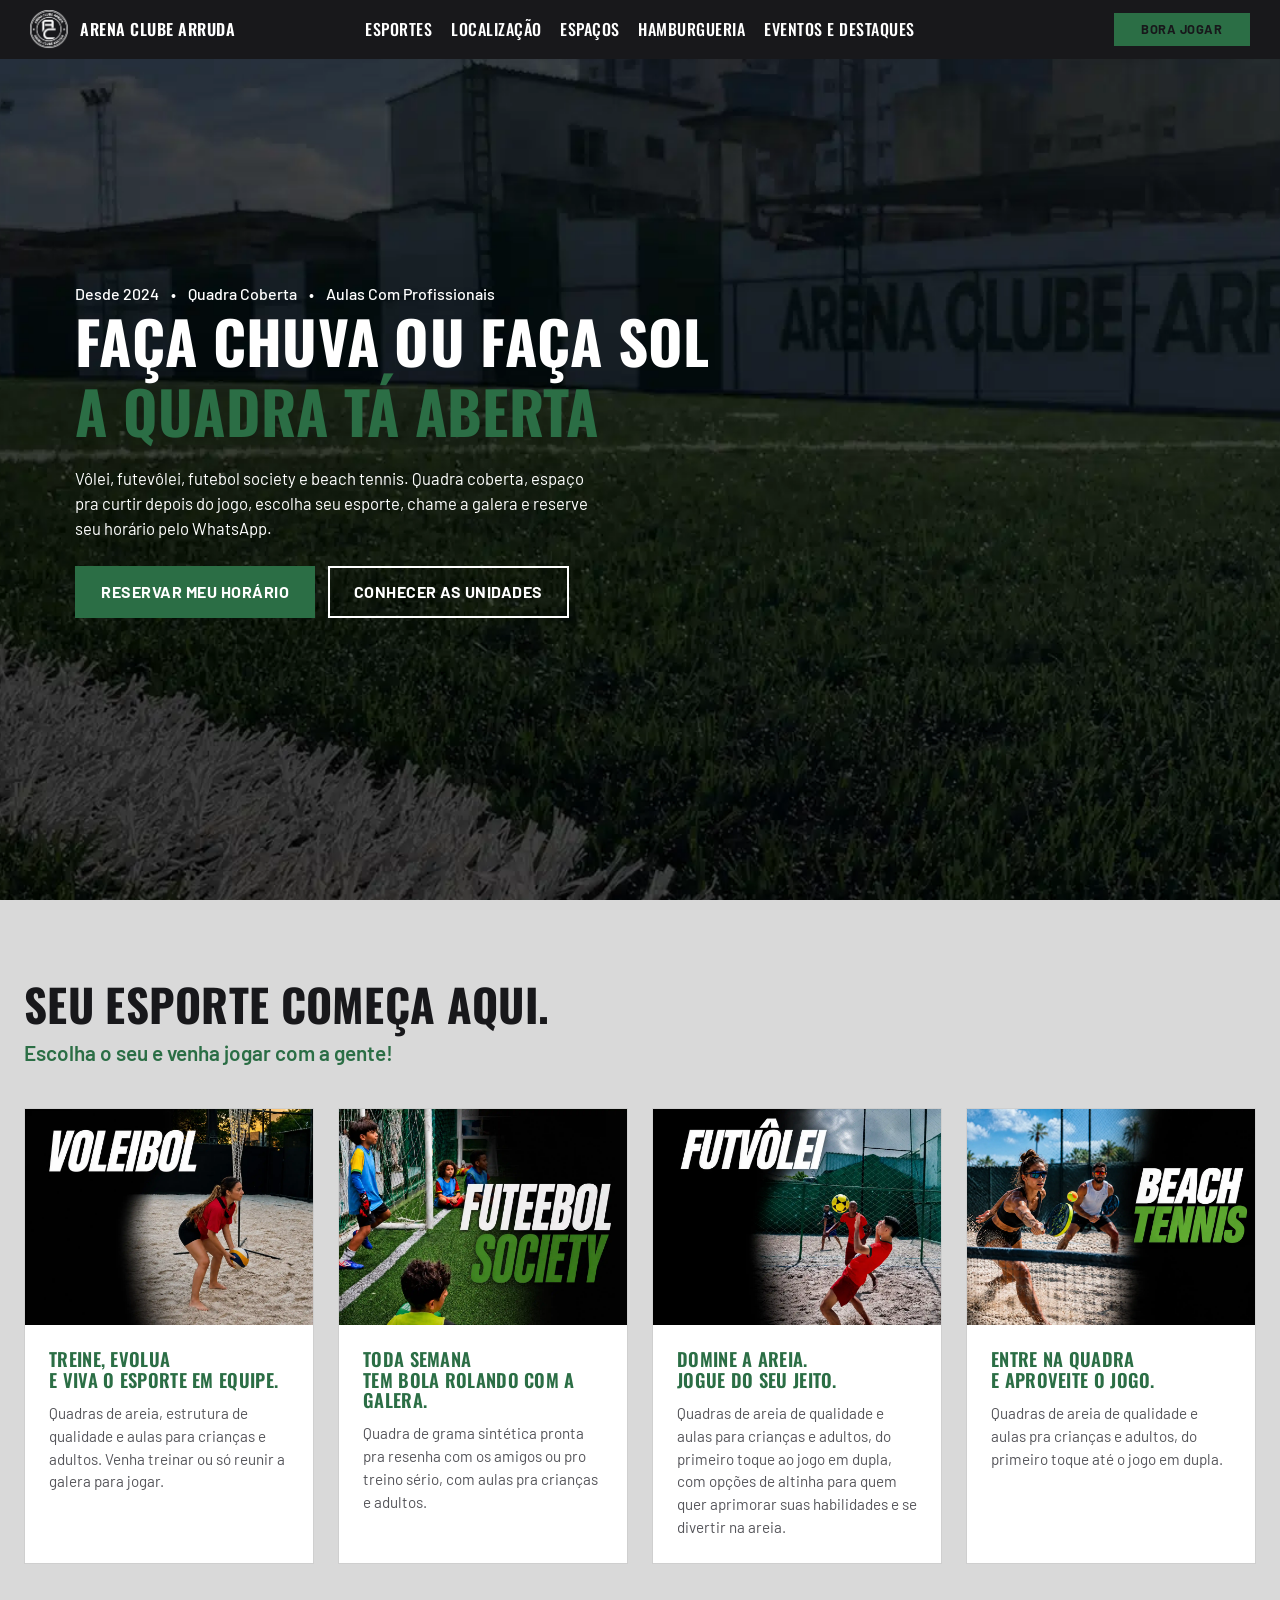
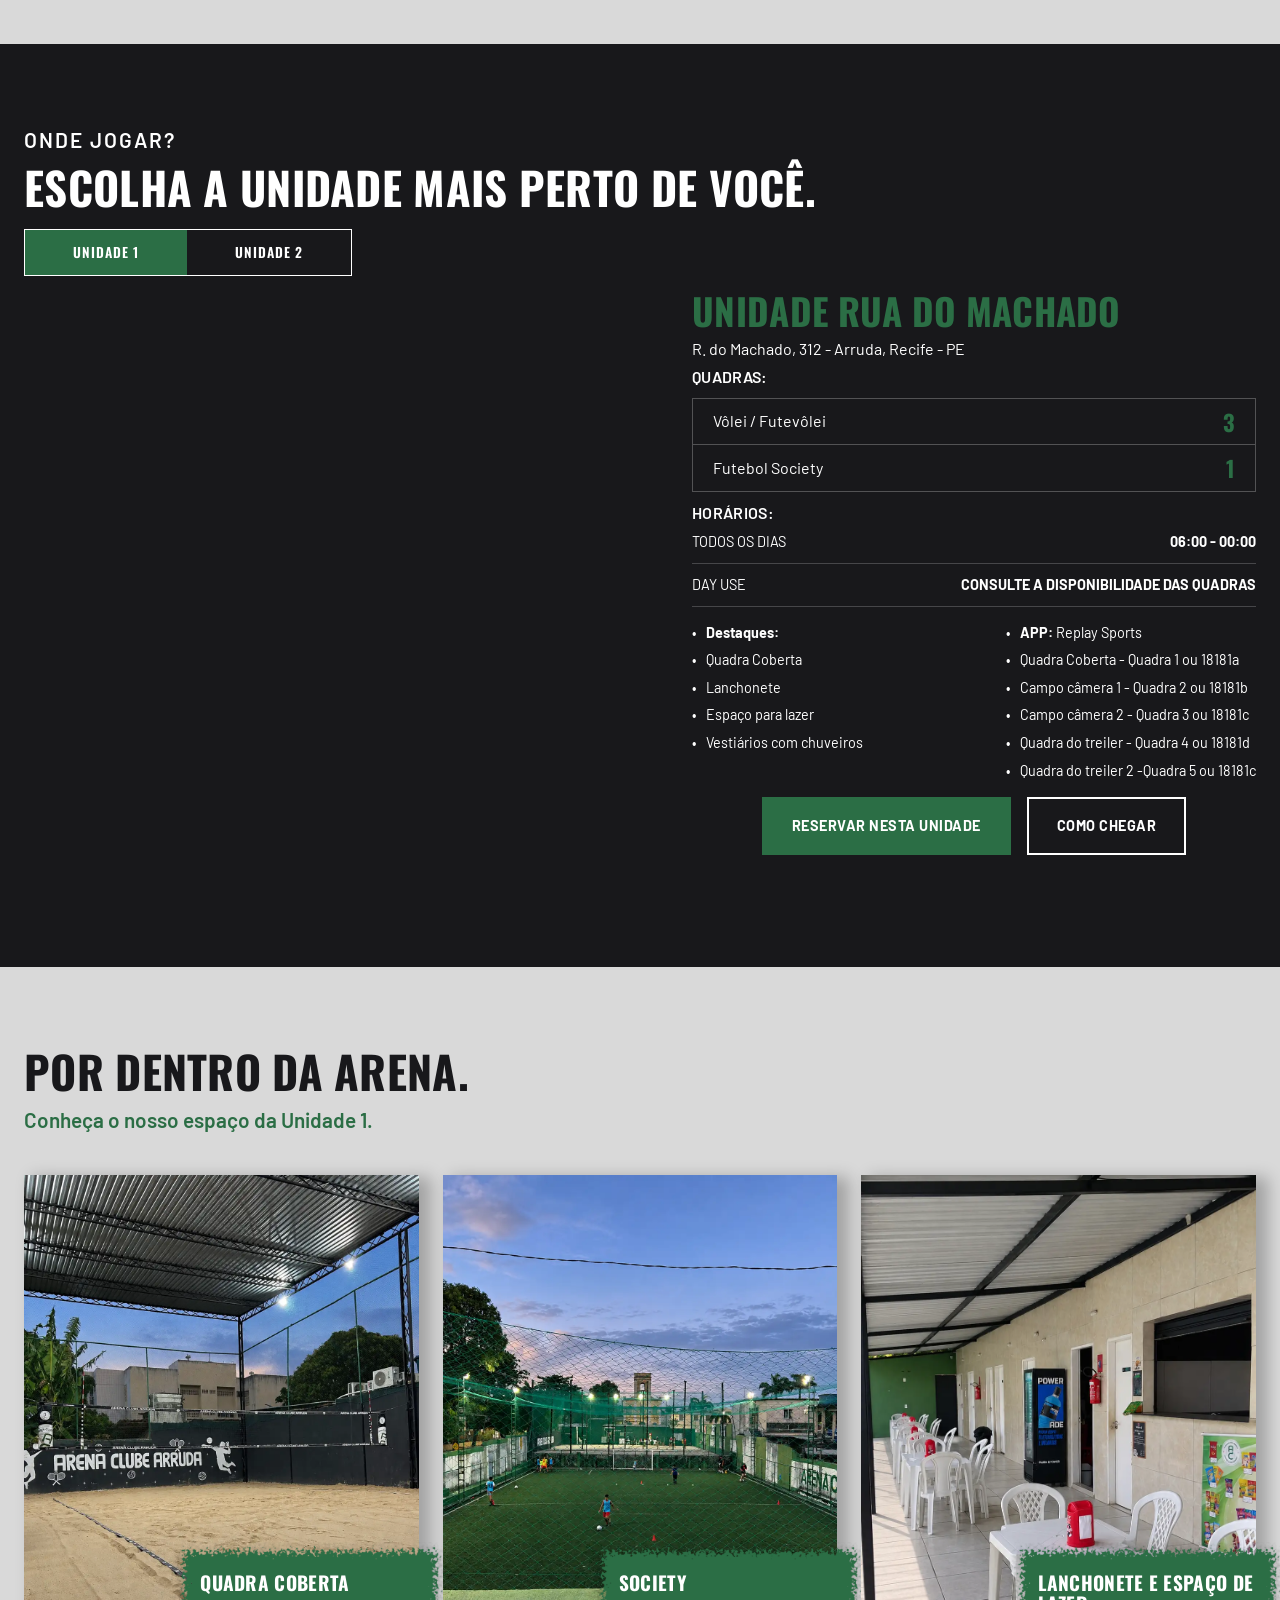
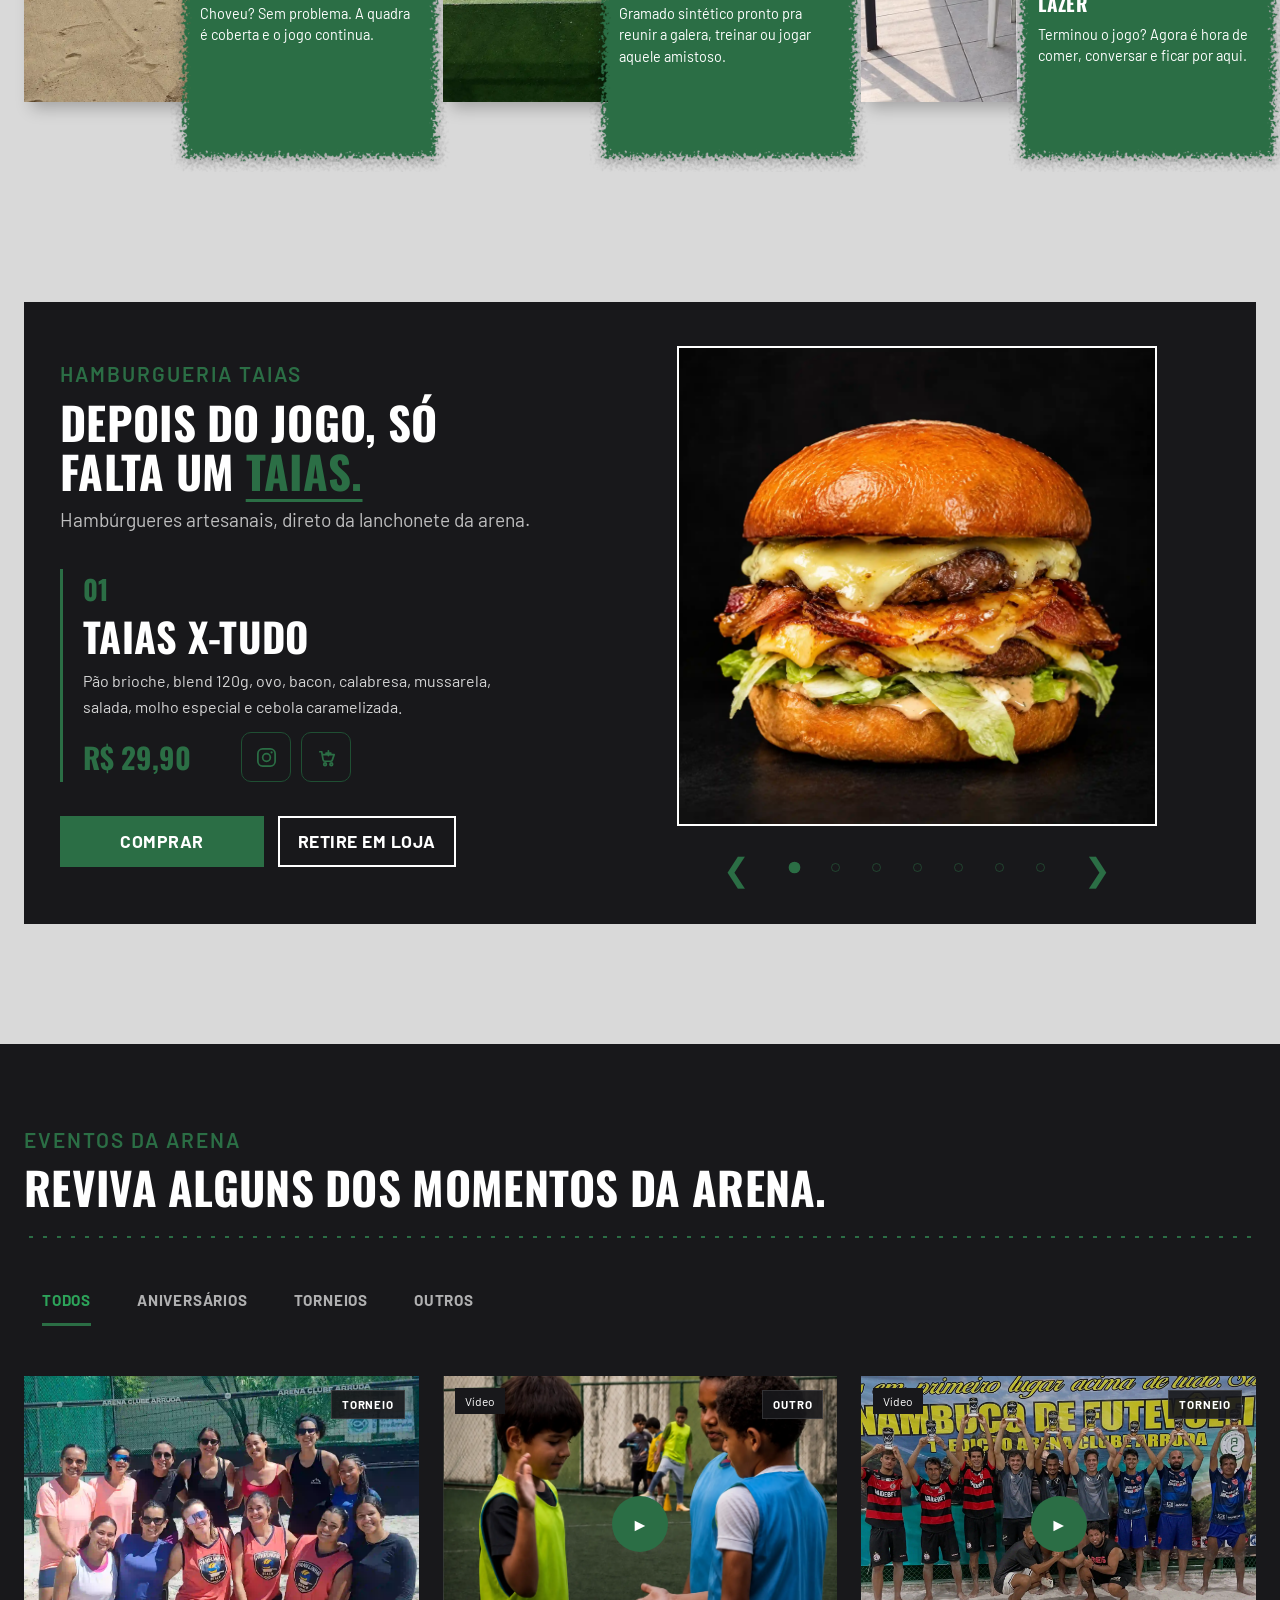
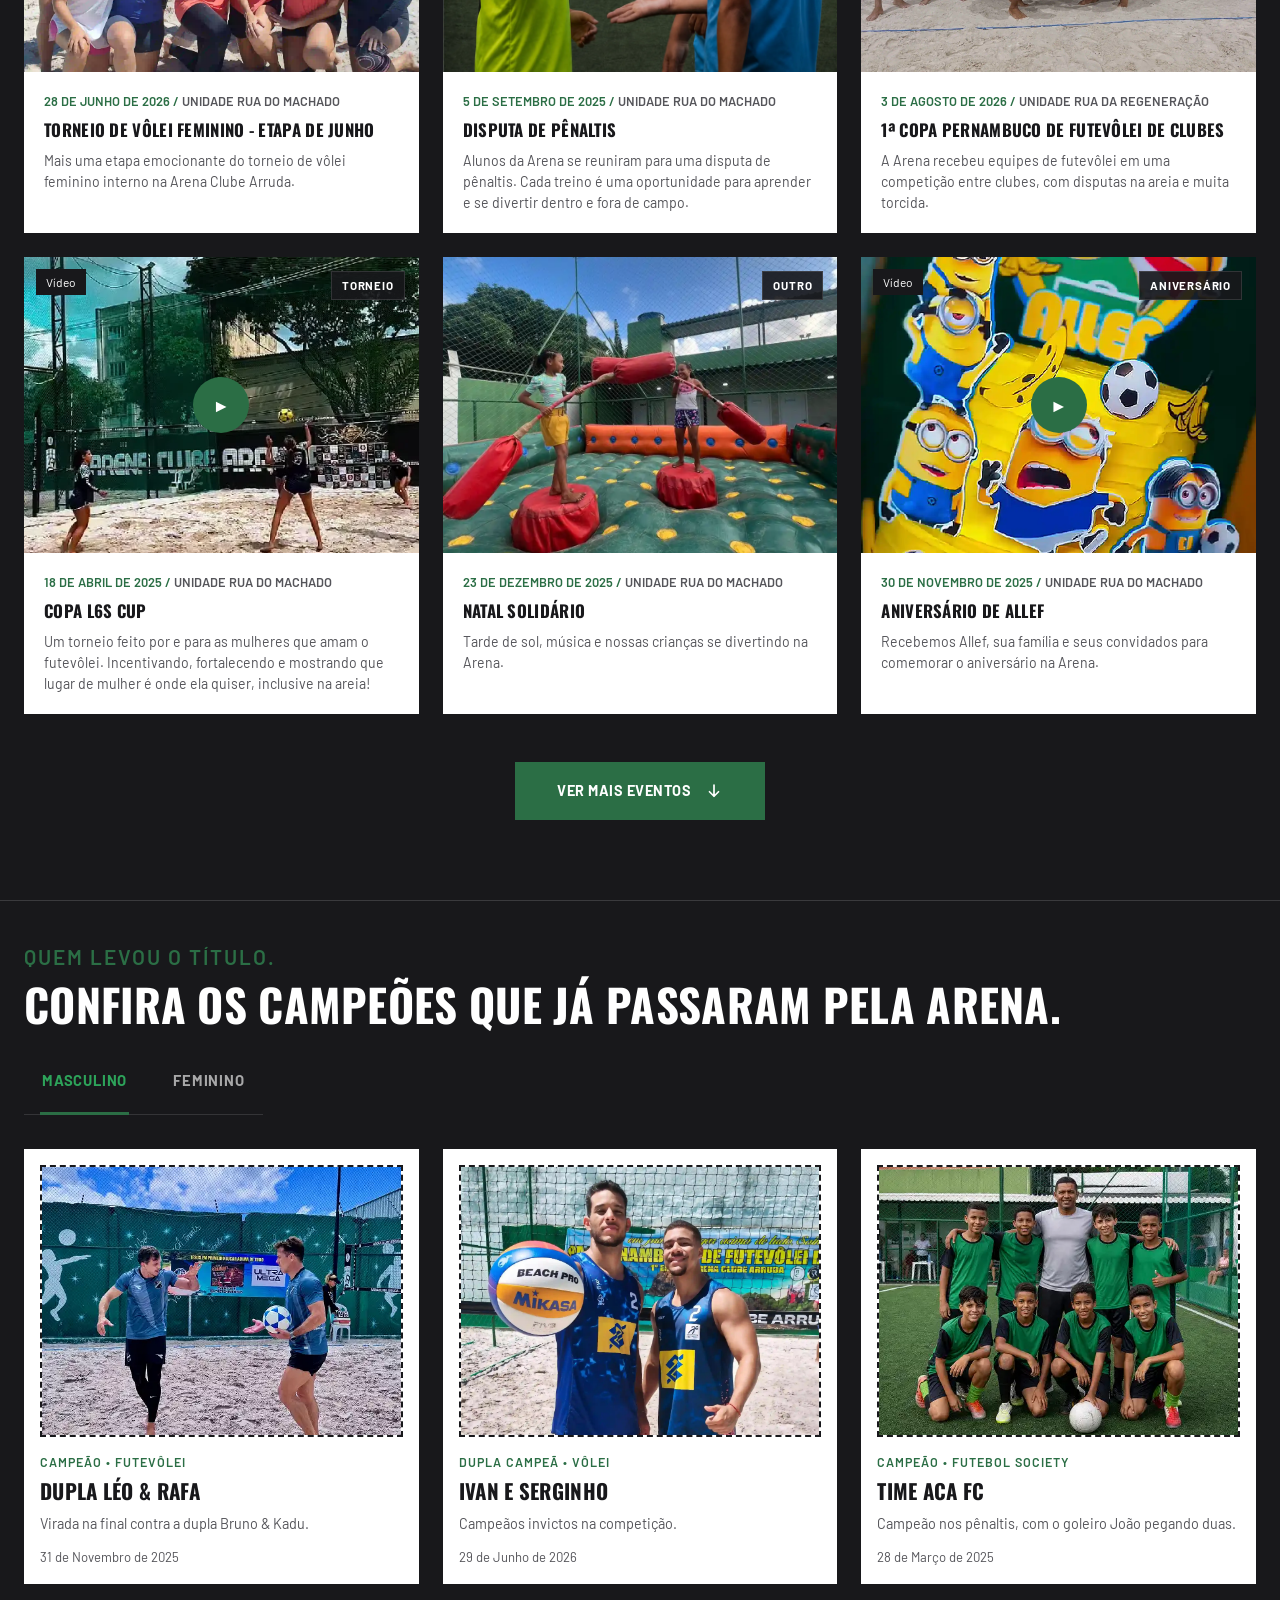
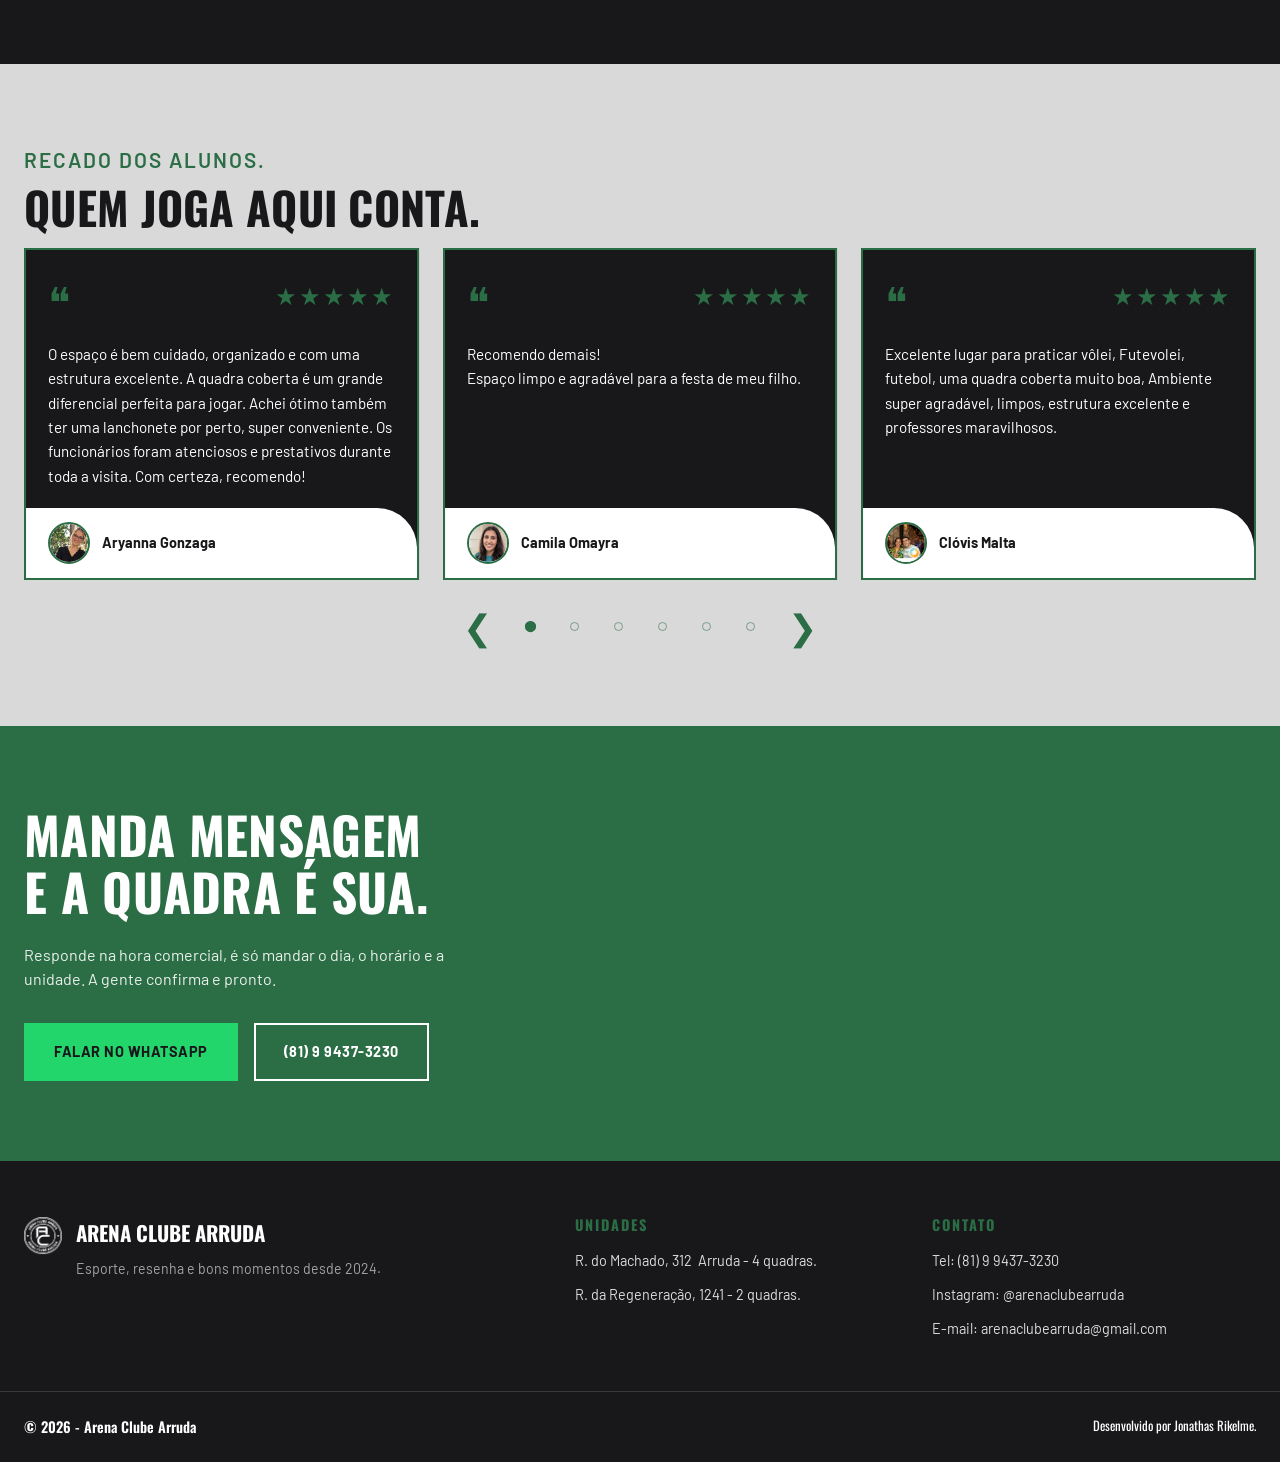
==== commit e5a253c3: "Feat: Finalização do site, responsividade tablets e adição de arquivos para deploy" ====
--- a/index.html
+++ b/index.html
@@ -4,6 +4,12 @@
 <meta charset="UTF-8">
 <meta name="viewport" content="width=device-width, initial-scale=1.0">
 <title>Arena Clube Arruda | Vôlei, Futevôlei, Futebol Society e Beach Tennis</title>
+<meta name="description" content="Jogue vôlei, futevôlei, futebol society e beach tennis na Arena Clube Arruda, em Recife. Conheça as unidades, espaços, eventos e reserve seu horário.">
+<meta property="og:type" content="website">
+<meta property="og:locale" content="pt_BR">
+<meta property="og:site_name" content="Arena Clube Arruda">
+<meta property="og:title" content="Arena Clube Arruda | Esporte, lazer e bons momentos">
+<meta property="og:description" content="Conheça as unidades da Arena Clube Arruda, confira os esportes e reserve seu horário em Recife.">
 <!-- favicons do site -->
 <link rel="icon" type="image/x-icon" href="Assets/Favicons/favicon.ico">
 <link rel="icon" type="image/png" sizes="32x32" href="Assets/Favicons/favicon-32x32.png">
@@ -44,7 +50,7 @@
       <span class="brand__name">ARENA CLUBE ARRUDA</span>
     </a>
 
-    <button class="nav-toggle" id="navToggle" aria-label="Abrir menu" aria-expanded="false" aria-controls="mainNav"><!--Botão de hamburguer que aparece depois que a tela fica muito pequena-->
+    <button class="nav-toggle" id="navToggle" type="button" aria-label="Abrir menu" aria-expanded="false" aria-controls="mainNav"><!--Botão de hamburguer que aparece depois que a tela fica muito pequena-->
       <span class="nav-toggle__bar"></span>
       <span class="nav-toggle__bar"></span>
       <span class="nav-toggle__bar"></span>
@@ -60,7 +66,7 @@
       </ul>
     </nav><!--Btn levando para o zapzap-->
     <a
-      href="https://wa.me/5581999867874?text=Ol%C3%A1%2C%20boa%20tarde%21%20Gostaria%20de%20reservar%20um%20hor%C3%A1rio%20com%20voc%C3%AAs%21"
+      href="https://wa.me/558194373230?text=Ol%C3%A1%2C%20boa%20tarde%21%20Gostaria%20de%20reservar%20um%20hor%C3%A1rio%20com%20voc%C3%AAs%21"
       target="_blank" rel="noopener noreferrer" class="btn btn--primary main-nav__cta">
       <span>Bora jogar</span>
     </a>
@@ -135,7 +141,7 @@
 
         <article class="sport-card reveal">
           <div class="sport-card__media">
-            <img src="Assets/Images/Sports/Sports-Beach-Tennis.png" alt="Imagem representativa de futevôlei na arena"><!-- Imagem backgound do card de futevôlei -->
+            <img src="Assets/Images/Sports/Sports-Beach-Tennis.webp" alt="Jogadores praticando beach tennis na arena">
           </div>
           <div class="sport-card__body">
             <h3 class="sport-card__title">Entre na quadra<br>e aproveite o jogo.</h3>
@@ -154,14 +160,14 @@
     <h2 class="section-title section-title--light">Escolha a unidade mais perto de você.</h2>
 
     <div class="location__content">
-      <div class="location__tabs" role="tablist">
-        <button class="location__tab is-active" role="tab" aria-selected="true" data-unit="1">Unidade 1</button>
-        <button class="location__tab" role="tab" aria-selected="false" data-unit="2">Unidade 2</button>
-        <!-- Pill verde criada/posicionada pelo JS (main.js), desliza entre as abas -->
+      <div class="location__tabs" role="tablist" aria-label="Selecionar unidade">
+        <button class="location__tab is-active" id="unitTab1" type="button" role="tab" aria-selected="true" aria-controls="locationPanel" tabindex="0" data-unit="1">Unidade 1</button>
+        <button class="location__tab" id="unitTab2" type="button" role="tab" aria-selected="false" aria-controls="locationPanel" tabindex="-1" data-unit="2">Unidade 2</button>
+        <!-- Pill verde criada/posicionada pelo JS (unidades.js), desliza entre as abas -->
         <span class="location__tab-indicator" id="locationTabIndicator" aria-hidden="true"></span>
       </div>
 
-      <div class="location__grid">
+      <div class="location__grid" id="locationPanel" role="tabpanel" aria-labelledby="unitTab1" tabindex="0">
         <!-- id adicionado: o innerHTML deste div é trocado pelo JS -->
         <div class="location__map reveal reveal--left" id="locationMap" aria-label="Mapa do Google Maps"></div>
 
@@ -172,7 +178,7 @@
           <h4 class="location__courts-label">Quadras:</h4>
           <ul class="location__courts" id="locationCourts">
             <li><span>Vôlei / Futevôlei</span><strong>3</strong></li>
-            <li><span>Futebol Socity</span><strong>1</strong></li>
+            <li><span>Futebol Society</span><strong>1</strong></li>
           </ul>
 
           <h4 class="location__hours-label">Horários:</h4>
@@ -231,7 +237,7 @@
         </article>
 
         <article class="space-card reveal">
-          <div class="space-card__media"><img src="Assets/Images/Spaces/Unidade 1/Lazer-Lanchonete.webp" loading="lazy" alt="Lanchonete e Espaço de Lazer"></div>
+          <div class="space-card__media"><img src="Assets/Images/Spaces/Unidade 1/Espaco-Lazer.webp" loading="lazy" alt="Lanchonete e Espaço de Lazer"></div>
           <div class="space-card__tag">
             <h3>Lanchonete e Espaço de Lazer</h3>
             <p>Terminou o jogo? Agora é hora de comer, conversar e ficar por aqui.</p>
@@ -306,7 +312,7 @@
           </div>
           <div class="taias__controls" aria-label="Navegação do cardápio">
             <button class="taias__arrow taias__arrow--prev" id="taiasPrev" type="button" aria-label="Hambúrguer anterior">&#10094;</button>
-            <div class="taias__dots" id="taiasDots" role="tablist" aria-label="Hambúrgueres"></div>
+            <div class="taias__dots" id="taiasDots" role="group" aria-label="Selecionar hambúrguer"></div>
             <button class="taias__arrow taias__arrow--next" id="taiasNext" type="button" aria-label="Próximo hambúrguer">&#10095;</button>
           </div>
         </div>
@@ -324,17 +330,17 @@
 
       <div class="events__divider" aria-hidden="true"></div>
 
-      <div class="events__filters" id="eventsFilters" role="tablist" aria-label="Filtrar eventos">
-        <button class="events__filter is-active" type="button" role="tab" aria-selected="true" data-filter="todos">
+      <div class="events__filters" id="eventsFilters" role="group" aria-label="Filtrar eventos">
+        <button class="events__filter is-active" type="button" aria-pressed="true" data-filter="todos">
           Todos
         </button>
-        <button class="events__filter" type="button" role="tab" aria-selected="false" data-filter="aniversarios">
+        <button class="events__filter" type="button" aria-pressed="false" data-filter="aniversarios">
           Aniversários
         </button>
-        <button class="events__filter" type="button" role="tab" aria-selected="false" data-filter="torneios">
+        <button class="events__filter" type="button" aria-pressed="false" data-filter="torneios">
           Torneios
         </button>
-        <button class="events__filter" type="button" role="tab" aria-selected="false" data-filter="outros">
+        <button class="events__filter" type="button" aria-pressed="false" data-filter="outros">
           Outros
         </button>
       </div>
@@ -347,90 +353,90 @@
             <span class="event-card__category">Torneio</span>
           </div>
           <div class="event-card__body">
-            <p class="event-card__meta"><span>28 de Jun 2026</span> / <span>Unidade Rua do Machado</span></p>
+            <p class="event-card__meta"><span>28 de junho de 2026</span> / <span>Unidade Rua do Machado</span></p>
             <h3 class="event-card__title">Torneio de Vôlei Feminino - Etapa de Junho</h3>
             <p class="event-card__text">Mais uma etapa emocionante do torneio de vôlei feminino interno na Arena Clube Arruda.</p>
           </div>
         </article>
 
         <article class="event-card event-card--video reveal" data-category="outros">
-          <div class="event-card__media" data-video="Assets/Videos/Video1.mp4">
+          <div class="event-card__media" data-video="Assets/Videos/Video1.mp4" role="button" tabindex="0" aria-label="Reproduzir vídeo: disputa de pênaltis">
             <img src="Assets/Images/Capas De Videos/Capa-Video-Society.webp" loading="lazy" alt="Capa do vídeo da disputa de pênaltis">
             <span class="event-card__category">Outro</span>
             <span class="event-card__video-tag">Vídeo</span>
             <span class="event-card__play" aria-hidden="true">&#9658;</span>
           </div>
           <div class="event-card__body">
-            <p class="event-card__meta"><span>05 de Set 2025</span> / <span>Unidade Rua do Machado</span></p>
+            <p class="event-card__meta"><span>5 de setembro de 2025</span> / <span>Unidade Rua do Machado</span></p>
             <h3 class="event-card__title">Disputa de Pênaltis</h3>
-            <p class="event-card__text">Tivemos uma aula/disputa entre nossas turmas de alunos society infantil. Aqui, cada treino é uma oportunidade para crescer dentro e fora de campo.</p>
-          </div>
-        </article>
-
-        <article class="event-card event-card--video reveal" data-category="outros">
-          <div class="event-card__media" data-video="Assets/Videos/Copa-Pernambuco-Futevolei.mp4">
-            <img src="Assets/Images/Capas De Videos/Capa-Video-Copa-Pernambuco.webp" loading="lazy" alt="Capa do vídeo da disputa de pênaltis">
+            <p class="event-card__text">Alunos da Arena se reuniram para uma disputa de pênaltis. Cada treino é uma oportunidade para aprender e se divertir dentro e fora de campo.</p>
+          </div>
+        </article>
+
+        <article class="event-card event-card--video reveal" data-category="torneios">
+          <div class="event-card__media" data-video="Assets/Videos/Copa-Pernambuco-Futevolei.mp4" role="button" tabindex="0" aria-label="Reproduzir vídeo: Copa Pernambuco de Futevôlei">
+            <img src="Assets/Images/Capas De Videos/Capa-Video-Copa-Pernambuco.webp" loading="lazy" alt="Capa do vídeo da Copa Pernambuco de Futevôlei">
             <span class="event-card__category">Torneio</span>
             <span class="event-card__video-tag">Vídeo</span>
             <span class="event-card__play" aria-hidden="true">&#9658;</span>
           </div>
           <div class="event-card__body">
-            <p class="event-card__meta"><span>03 de Ago 2026</span> / <span>Unidade Rua da Regeneração</span></p>
-            <h3 class="event-card__title">1° Copa Pernambuco de Futevôlei de clubes</h3>
-            <p class="event-card__text">Tivemos uma aula/disputa entre nossas turmas de alunos society infantil. Aqui, cada treino é uma oportunidade para crescer dentro e fora de campo.</p>
+            <p class="event-card__meta"><span>3 de agosto de 2026</span> / <span>Unidade Rua da Regeneração</span></p>
+            <h3 class="event-card__title">1ª Copa Pernambuco de Futevôlei de Clubes</h3>
+            <p class="event-card__text">A Arena recebeu equipes de futevôlei em uma competição entre clubes, com disputas na areia e muita torcida.</p>
           </div>
         </article>
 
         <article class="event-card event-card--video reveal" data-category="torneios">
-          <div class="event-card__media" data-video="Assets/Videos/Video2.mp4">
+          <div class="event-card__media" data-video="Assets/Videos/Video2.mp4" role="button" tabindex="0" aria-label="Reproduzir vídeo: Copa L6S Cup">
             <img src="Assets/Images/Capas De Videos/Capa-Video.webp" loading="lazy" alt="Capa do vídeo da Copa L6S Cup">
             <span class="event-card__category">Torneio</span>
             <span class="event-card__video-tag">Vídeo</span>
             <span class="event-card__play" aria-hidden="true">&#9658;</span>
           </div>
           <div class="event-card__body">
-            <p class="event-card__meta"><span>18 de Abril 2025</span> / <span>Unidade Rua do Machado</span></p>
+            <p class="event-card__meta"><span>18 de abril de 2025</span> / <span>Unidade Rua do Machado</span></p>
             <h3 class="event-card__title">Copa L6S Cup</h3>
             <p class="event-card__text">Um torneio feito por e para as mulheres que amam o futevôlei. Incentivando, fortalecendo e mostrando que lugar de mulher é onde ela quiser, inclusive na areia!</p>
           </div>
         </article>
 
-        <article class="event-card event-card--extra" data-category="outros">
+        <article class="event-card event-card--extra reveal" data-category="outros">
           <div class="event-card__media">
-            <img src="Assets/Images/Eventos/Events-Natal2.webp" loading="lazy" alt="Natal Solidario">
+            <img src="Assets/Images/Eventos/Events-Natal2.webp" loading="lazy" alt="Crianças durante a tarde de Natal Solidário na Arena">
             <span class="event-card__category">Outro</span>
           </div>
           <div class="event-card__body">
-            <p class="event-card__meta"><span>23 de Dez 2025</span> / <span>Unidade Rua do Machado</span></p>
+            <p class="event-card__meta"><span>23 de dezembro de 2025</span> / <span>Unidade Rua do Machado</span></p>
             <h3 class="event-card__title">Natal Solidário</h3>
             <p class="event-card__text">Tarde de sol, música e nossas crianças se divertindo na Arena.</p>
           </div>
         </article>
 
         <article class="event-card event-card--video reveal" data-category="aniversarios">
-          <div class="event-card__media" data-video="Assets/Videos/Aniversario1.mp4">
-            <img src="Assets/Images/Capas De Videos/Capa-Video-Aniversario1.webp" loading="lazy" alt="Capa do vídeo da disputa de pênaltis">
+          <div class="event-card__media" data-video="Assets/Videos/Aniversario1.mp4" role="button" tabindex="0" aria-label="Reproduzir vídeo: aniversário de Allef">
+            <img src="Assets/Images/Capas De Videos/Capa-Video-Aniversario1.webp" loading="lazy" alt="Capa do vídeo do aniversário de Allef">
             <span class="event-card__category">Aniversário</span>
             <span class="event-card__video-tag">Vídeo</span>
             <span class="event-card__play" aria-hidden="true">&#9658;</span>
           </div>
           <div class="event-card__body">
-            <p class="event-card__meta"><span>30 de Nov 2025</span> / <span>Unidade Rua do Machado</span></p>
+            <p class="event-card__meta"><span>30 de novembro de 2025</span> / <span>Unidade Rua do Machado</span></p>
             <h3 class="event-card__title">Aniversário de Allef</h3>
-            <p class="event-card__text">Nosso primeiro torneio de futevôlei na Arena Clube, com direito a churrasco no final.</p>
+            <p class="event-card__text">Recebemos Allef, sua família e seus convidados para comemorar o aniversário na Arena.</p>
           </div>
         </article>
 
         <!-- Mais eventos inicialmente ficam ocultos pelo eventos.js e são revelados em blocos. -->
         <article class="event-card event-card--video reveal" data-category="aniversarios">
-          <div class="event-card__media" data-video="Assets/Videos/Aniversario2.mp4">
-            <img src="Assets/Images/Capas De Videos/Capa-Video-Aniversario2.webp" loading="lazy" alt="Capa do vídeo da disputa de pênaltis">
+          <div class="event-card__media" data-video="Assets/Videos/Aniversario2.mp4" role="button" tabindex="0" aria-label="Reproduzir vídeo: aniversário de Davi">
+            <img src="Assets/Images/Capas De Videos/Capa-Video-Aniversario2.webp" loading="lazy" alt="Capa do vídeo do aniversário de Davi">
             <span class="event-card__category">Aniversário</span>
             <span class="event-card__video-tag">Vídeo</span>
             <span class="event-card__play" aria-hidden="true">&#9658;</span>
           </div>
           <div class="event-card__body">
-            <p class="event-card__meta"><span>19 de Jul 2025</span> / <span>Unidade Rua do Machado</span></p>
+            <p class="event-card__meta"><span>19 de julho de 2025</span> / <span>Unidade Rua do Machado</span></p>
             <h3 class="event-card__title">Aniversário de Davi</h3>
             <p class="event-card__text">Uma das coisas que mais amamos é receber convidados para comemorar seus aniversários, Feliz 11 anos Davi!</p>
           </div>
@@ -442,7 +448,7 @@
             <span class="event-card__category">Torneio</span>
           </div>
           <div class="event-card__body">
-            <p class="event-card__meta"><span>28 de Jun 2026</span> / <span>Unidade Rua do Machado</span></p>
+            <p class="event-card__meta"><span>28 de junho de 2026</span> / <span>Unidade Rua do Machado</span></p>
             <h3 class="event-card__title">Torneio de Vôlei Etapa de Junho</h3>
             <p class="event-card__text">Duplas de vôlei disputando ponto a ponto em um torneio interno na Arena clube Arruda.</p>
           </div>
@@ -454,7 +460,7 @@
             <span class="event-card__category">Torneio</span>
           </div>
           <div class="event-card__body">
-            <p class="event-card__meta"><span>10 de Jan 2026</span> / <span>Unidade Rua do Machado</span></p>
+            <p class="event-card__meta"><span>10 de janeiro de 2026</span> / <span>Unidade Rua do Machado</span></p>
             <h3 class="event-card__title">Mini Torneio Infantil - Alunos x Alunos</h3>
             <p class="event-card__text">Mini torneio para as nossas crianças, com premiação em medalhas e destaque da partida.</p>
           </div>
@@ -483,9 +489,9 @@
       <p class="section-eyebrow section-eyebrow--green">Quem levou o título.</p>
       <h2 class="section-title section-title--light">Confira os campeões que já passaram pela Arena.</h2>
 
-      <div class="podium__filters" id="podiumFilters" role="tablist" aria-label="Categorias do pódio">
-        <button class="podium__filter is-active" type="button" role="tab" aria-selected="true" data-podium-category="masculino">Masculino</button>
-        <button class="podium__filter" type="button" role="tab" aria-selected="false" data-podium-category="feminino">Feminino</button>
+      <div class="podium__filters" id="podiumFilters" role="group" aria-label="Categorias do pódio">
+        <button class="podium__filter is-active" type="button" aria-pressed="true" data-podium-category="masculino">Masculino</button>
+        <button class="podium__filter" type="button" aria-pressed="false" data-podium-category="feminino">Feminino</button>
       </div>
 
       <div class="podium__grid" id="podiumGrid">
@@ -548,7 +554,7 @@
             </div>
             <p class="testimonial-card__text">O espaço é bem cuidado, organizado e com uma estrutura excelente. A quadra coberta é um grande diferencial perfeita para jogar. Achei ótimo também ter uma lanchonete por perto, super conveniente. Os funcionários foram atenciosos e prestativos durante toda a visita. Com certeza, recomendo!</p>
             <div class="testimonial-card__author">
-              <span class="testimonial-card__avatar" aria-hidden="true"><img src="Assets/Images/FeedBack/Aryanna_Gonzaga.png" loading="lazy" alt="Aryanna Gonzaga"></span>
+              <span class="testimonial-card__avatar" aria-hidden="true"><img src="Assets/Images/FeedBack/Aryanna_Gonzaga.webp" loading="lazy" alt="Aryanna Gonzaga"></span>
               <span>
                 <strong>Aryanna Gonzaga</strong>
               </span>
@@ -562,7 +568,7 @@
             </div>
             <p class="testimonial-card__text">Recomendo demais!<br>Espaço limpo e agradável para a festa de meu filho.</p>
             <div class="testimonial-card__author">
-              <span class="testimonial-card__avatar" aria-hidden="true"><img src="Assets/Images/FeedBack/Camila_Omayra.jpg" loading="lazy" alt="Camila Omayra"></span>
+              <span class="testimonial-card__avatar" aria-hidden="true"><img src="Assets/Images/FeedBack/Camila_Omayra.webp" loading="lazy" alt="Camila Omayra"></span>
               <span>
                 <strong>Camila Omayra</strong>
               </span>
@@ -576,7 +582,7 @@
             </div>
             <p class="testimonial-card__text">Excelente lugar para praticar vôlei, Futevolei, futebol, uma quadra coberta muito boa, Ambiente super agradável, limpos, estrutura excelente e professores maravilhosos.</p>
             <div class="testimonial-card__author">
-              <span class="testimonial-card__avatar" aria-hidden="true"><img src="Assets/Images/FeedBack/Clovis_Malta.jpg" loading="lazy" alt="Clóvis Malta"></span>
+              <span class="testimonial-card__avatar" aria-hidden="true"><img src="Assets/Images/FeedBack/Clovis_Malta.webp" loading="lazy" alt="Clóvis Malta"></span>
               <span>
                 <strong>Clóvis Malta</strong>
               </span>
@@ -590,7 +596,7 @@
             </div>
             <p class="testimonial-card__text">Local Excelente para toda a família,festas, confras e muito lazer.</p>
             <div class="testimonial-card__author">
-              <span class="testimonial-card__avatar" aria-hidden="true"><img src="Assets/Images/FeedBack/Celso_Murilo.jpg" loading="lazy" alt="Celso Murilo"></span>
+              <span class="testimonial-card__avatar" aria-hidden="true"><img src="Assets/Images/FeedBack/Celso_Murilo.webp" loading="lazy" alt="Celso Murilo"></span>
               <span>
                 <strong>Celso Murilo</strong>
               </span>
@@ -604,7 +610,7 @@
             </div>
             <p class="testimonial-card__text">Lugar muito organizado, estrutura excelente e ambiente muito agradável. Fui com a galera para jogar e todo mundo curtiu bastante. Com certeza vamos voltar!</p>
             <div class="testimonial-card__author">
-              <span class="testimonial-card__avatar" aria-hidden="true"><img src="Assets/Images/FeedBack/Rayane_Pugliesi.jpg" loading="lazy" alt="Rayane Pugliesi"></span>
+              <span class="testimonial-card__avatar" aria-hidden="true"><img src="Assets/Images/FeedBack/Rayane_Pugliesi.webp" loading="lazy" alt="Rayane Pugliesi"></span>
               <span>
                 <strong>Rayane Pugliesi</strong>
               </span>
@@ -618,7 +624,7 @@
             </div>
             <p class="testimonial-card__text">Espaço muito bom, segurança é muita qualidade. Principalmente o gramado society.</p>
             <div class="testimonial-card__author">
-              <span class="testimonial-card__avatar" aria-hidden="true"><img src="Assets/Images/FeedBack/Bruno_FF_fut.jpg" loading="lazy" alt="Bruno FF /fut"></span>
+              <span class="testimonial-card__avatar" aria-hidden="true"><img src="Assets/Images/FeedBack/Bruno_FF_FUT.webp" loading="lazy" alt="Bruno FF /fut"></span>
               <span>
                 <strong>Bruno FF /fut</strong>
               </span>
@@ -630,13 +636,13 @@
         <div class="FeedBack__controls" aria-label="Navegação dos depoimentos">
           <button class="FeedBack__arrow FeedBack__arrow--prev" aria-label="Depoimento anterior">&#10094;</button>
 
-          <div class="FeedBack__dots" role="tablist" aria-label="Depoimentos">
-            <button class="FeedBack__dot is-active" type="button" role="tab" aria-label="Ir para o depoimento 1" aria-selected="true"></button>
-            <button class="FeedBack__dot" type="button" role="tab" aria-label="Ir para o depoimento 2" aria-selected="false"></button>
-            <button class="FeedBack__dot" type="button" role="tab" aria-label="Ir para o depoimento 3" aria-selected="false"></button>
-            <button class="FeedBack__dot" type="button" role="tab" aria-label="Ir para o depoimento 4" aria-selected="false"></button>
-            <button class="FeedBack__dot" type="button" role="tab" aria-label="Ir para o depoimento 5" aria-selected="false"></button>
-            <button class="FeedBack__dot" type="button" role="tab" aria-label="Ir para o depoimento 6" aria-selected="false"></button>
+          <div class="FeedBack__dots" role="group" aria-label="Selecionar depoimento">
+            <button class="FeedBack__dot is-active" type="button" aria-label="Ir para o depoimento 1" aria-pressed="true"></button>
+            <button class="FeedBack__dot" type="button" aria-label="Ir para o depoimento 2" aria-pressed="false"></button>
+            <button class="FeedBack__dot" type="button" aria-label="Ir para o depoimento 3" aria-pressed="false"></button>
+            <button class="FeedBack__dot" type="button" aria-label="Ir para o depoimento 4" aria-pressed="false"></button>
+            <button class="FeedBack__dot" type="button" aria-label="Ir para o depoimento 5" aria-pressed="false"></button>
+            <button class="FeedBack__dot" type="button" aria-label="Ir para o depoimento 6" aria-pressed="false"></button>
           </div>
 
           <button class="FeedBack__arrow FeedBack__arrow--next" aria-label="Próximo depoimento">&#10095;</button>
@@ -698,7 +704,11 @@
   </div>
 </footer>
 
-<script src="js/main.js"></script>
+<script src="js/site.js"></script>
+<script src="js/navegacao.js"></script>
+<script src="js/unidades.js"></script>
+<script src="js/depoimentos.js"></script>
+<script src="js/hamburgueria.js"></script>
 <script src="js/localizacao-usuario.js"></script>
 <script src="js/eventos.js"></script>
 <script src="js/podium.js"></script>
--- a/css/base.css
+++ b/css/base.css
@@ -14,6 +14,11 @@
 
 html {
   scroll-behavior: smooth;
+}
+
+main[id],
+main > section[id] {
+  scroll-margin-top: clamp(4rem, 5vw, 12rem);
 }
 
 img {
@@ -169,6 +174,11 @@
   transform: translateY(-1px);
 }
 
+:where(a, button, [tabindex]):focus-visible {
+  outline: 3px solid var(--color-green-bright);
+  outline-offset: 3px;
+}
+
 .btn--primary {
   background-color: var(--color-green);
   color: var(--color-white);
@@ -195,7 +205,7 @@
    REVEAL ON SCROLL
    Motor genérico de animação de entrada usado em várias seções.
    Basta adicionar a classe .reveal em qualquer elemento do HTML.
-   O main.js observa a tela (IntersectionObserver) e adiciona
+   O site.js observa a tela (IntersectionObserver) e adiciona
    .is-visible quando o elemento aparece — uma única vez.
    ===================================================== */
 .reveal {
--- a/css/header.css
+++ b/css/header.css
@@ -9,15 +9,6 @@
   width: 100%;
   top: 0;
   z-index: 100;
-  box-shadow: 0 0 0 rgba(0, 0, 0, 0); /* base "invisível" pra poder animar a sombra depois */
-  transition: box-shadow var(--dur-base) var(--ease-out);
-}
-
-/* Estado adicionado pelo JS (main.js) quando o usuário rola a página
-   além de ~80px: o header ganha uma sombra sutil pra se destacar
-   do conteúdo, reforçando que ele "flutua" por cima da página. */
-.site-header.is-scrolled {
-  box-shadow: 0 8px 24px rgba(0, 0, 0, 0.25);
 }
 
 .header__inner { /*Div que encobre todo o header, aqui defino coisas como o espaço entre os elementos */
@@ -249,4 +240,4 @@
     animation: none !important;
     transition: none !important;
   }
-}+}
--- a/css/location.css
+++ b/css/location.css
@@ -33,7 +33,7 @@
 
 /* O fundo verde sólido de antes foi substituído pelo indicador
    deslizante (.location__tab-indicator, criado e posicionado via
-   JS em main.js). Mantemos a classe .is-active só pra acessibilidade
+   JS em unidades.js). Mantemos a classe .is-active só pra acessibilidade
    (aria-selected) e como fallback caso o JS não carregue. */
 .location__tab.is-active {
   background-color: transparent;
@@ -64,7 +64,7 @@
   min-width: 0; /* evita overflow do grid (min-content) */
 }
 
-/* Crossfade do conteúdo ao trocar de unidade: o JS (main.js) adiciona
+/* Crossfade do conteúdo ao trocar de unidade: o JS (unidades.js) adiciona
    .is-fading nos dois blocos (mapa + informações) antes de trocar o
    texto, espera essa transição terminar, troca o innerHTML, e então
    remove a classe pra tudo voltar a aparecer.
--- a/css/hamburgueria.css
+++ b/css/hamburgueria.css
@@ -225,9 +225,21 @@
 }
 
 .taias__dot {
+  width: 32px;
+  height: 32px;
+  display: grid;
+  place-items: center;
+  padding: 0;
+  border: 0;
+  border-radius: 50%;
+  background: transparent;
+  transition: none;
+}
+
+.taias__dot::before {
+  content: '';
   width: 9px;
   height: 9px;
-  padding: 0;
   border: 1px solid var(--color-green);
   border-radius: 50%;
   background: transparent;
@@ -235,7 +247,7 @@
   transition: transform var(--dur-fast) var(--ease-out), opacity var(--dur-fast) var(--ease-out), background-color var(--dur-fast) var(--ease-out);
 }
 
-.taias__dot.is-active {
+.taias__dot.is-active::before {
   background-color: var(--color-green);
   opacity: 1;
   transform: scale(1.3);
--- a/css/events.css
+++ b/css/events.css
@@ -387,6 +387,27 @@
     font-size: 0.68rem;
   }
 
+  /* No mobile, o caractere Unicode do play pode deformar em fontes/telas
+     menores. Substituímos apenas a representação visual por um triângulo
+     CSS, mantendo o mesmo botão e o mesmo comportamento de vídeo. */
+  .event-card__play {
+    font-size: 0;
+    line-height: 0;
+  }
+
+  .event-card__play::before {
+    content: '';
+    position: absolute;
+    top: 50%;
+    left: 50%;
+    width: 0;
+    height: 0;
+    border-top: 8px solid transparent;
+    border-bottom: 8px solid transparent;
+    border-left: 13px solid currentColor;
+    transform: translate(-38%, -50%);
+  }
+
   .event-card__body {
     padding: 20px 18px 22px;
   }
--- a/css/FeedBacks.css
+++ b/css/FeedBacks.css
@@ -126,29 +126,40 @@
   display: flex;
   align-items: center;
   justify-content: center;
-  gap: 10px;
+  gap: 4px;
 }
 
 .FeedBack__dot {
+  width: 40px;
+  height: 40px;
+  display: grid;
+  place-items: center;
+  padding: 0;
+  border: 0;
+  border-radius: 50%;
+  background: transparent;
+  cursor: pointer;
+}
+
+.FeedBack__dot::before {
+  content: '';
   width: 9px;
   height: 9px;
-  padding: 0;
   border: 1px solid var(--color-green);
   border-radius: 50%;
   background: transparent;
   opacity: 0.55;
-  cursor: pointer;
   transition: transform 0.25s ease, opacity 0.25s ease, background-color 0.25s ease;
 }
 
-.FeedBack__dot.is-active {
+.FeedBack__dot.is-active::before {
   background-color: var(--color-green);
   opacity: 1;
   transform: scale(1.25);
 }
 
-.FeedBack__dot:hover,
-.FeedBack__dot:focus-visible {
+.FeedBack__dot:hover::before,
+.FeedBack__dot:focus-visible::before {
   opacity: 1;
   transform: scale(1.2);
 }
@@ -199,7 +210,8 @@
 }
 
 @media (prefers-reduced-motion: reduce) {
-  .FeedBack__rail {
+  .FeedBack__rail,
+  .FeedBack__dot::before {
     transition-duration: 0.01ms;
   }
 }
--- a/css/responsive.css
+++ b/css/responsive.css
@@ -4,9 +4,9 @@
    ===================================================== */
 
 /* =========================================================
-   TABLET (até 1024px)
+   TABLET E NOTEBOOK COMPACTO (até 1199px)
    ========================================================= */
-@media (max-width: 1024px) {
+@media (max-width: 1199px) {
   .podium__grid {
     --podium-gap: 24px;
   }
@@ -86,11 +86,74 @@
     justify-content: center;
   }
   .space-card__tag {
-    /* Nesse intervalo o card fica mais largo (grid de 2 colunas) */
-    width: clamp(220px, 32vw, 260px);
-    left: clamp(30px, 8vw, 90px);
-    bottom: clamp(-60px, -8vw, -30px);
-    padding: clamp(16px, 2.5vw, 26px);
+    right: 0;
+    left: auto;
+    bottom: -62px;
+    width: min(78%, 320px);
+    max-width: none;
+    height: 45%;
+    max-height: none;
+    padding: 25px 22px 25px 24px;
+  }
+
+  .space-card__tag h3 {
+    margin-bottom: 8px;
+    font-size: clamp(1.05rem, 1.6vw, 1.25rem);
+    line-height: 1.15;
+  }
+
+  .space-card__tag p {
+    font-size: clamp(0.9rem, 1.25vw, 1rem);
+    line-height: 1.4;
+  }
+
+  .spaces__grid {
+    row-gap: 96px;
+  }
+
+  /* Tablet segue o empilhamento do layout mobile, com a foto em destaque. */
+  .taias__panel {
+    display: flex;
+    flex-direction: column;
+    min-height: 0;
+    padding: clamp(28px, 4vw, 48px);
+  }
+
+  .taias__content {
+    display: contents;
+  }
+
+  .taias .section-eyebrow { order: 1; }
+  .taias__title { order: 2; font-size: clamp(2rem, 4vw, 3rem); }
+  .taias__subtitle { order: 3; margin-bottom: 10px; }
+
+  .taias__carousel {
+    order: 4;
+    width: 100%;
+    padding: clamp(16px, 3vw, 28px) 0;
+  }
+
+  .taias__viewport {
+    width: min(80%, 720px);
+    max-width: 720px;
+    max-height: none;
+    aspect-ratio: 1 / 1;
+  }
+
+  .taias__product-info {
+    order: 5;
+    width: 100%;
+    margin: 8px 0 24px;
+  }
+
+  .taias__actions {
+    order: 6;
+    width: 100%;
+  }
+
+  .taias__actions .btn {
+    flex: 1 1 180px;
+    justify-content: center;
   }
 }
 
@@ -314,6 +377,18 @@
 
   .taias__controls {
     gap: 14px;
+    width: 100%;
+    flex-wrap: wrap;
+  }
+
+  .taias__dots {
+    order: 1;
+    flex: 1 0 100%;
+    gap: 0;
+  }
+
+  .taias__arrow {
+    order: 2;
   }
 /*-----------------------------------------------------------------------*/
   .taias__panel {
@@ -388,8 +463,22 @@
 
   /* ---------- Pódio: 1 coluna ---------- */
   .podium__grid {
-    grid-template-columns: 1fr;
+    grid-template-columns: minmax(0, 1fr);
     gap: 32px;
+  }
+
+  /* Feminino deve seguir exatamente a mesma lógica do Masculino no celular:
+     um card por linha, ocupando a largura disponível, sem alterar o
+     enquadramento ou o tamanho interno da mídia. */
+  .podium__grid.is-feminino {
+    grid-template-columns: minmax(0, 1fr);
+    width: 100%;
+    justify-content: stretch;
+    justify-items: stretch;
+  }
+
+  .podium__grid.is-feminino .podium-card {
+    width: 100%;
   }
 
   /* ---------- Depoimentos ---------- */
@@ -830,7 +919,7 @@
     max-height: 790px;
     max-width: 790px;
   }
-  .taias__dot {
+  .taias__dot::before {
     width: 15px;
     height: 15px;
   }
@@ -1114,7 +1203,7 @@
     max-height: 990px;
     max-width: 990px;
   }
-  .taias__dot {
+  .taias__dot::before {
     width: 20px;
     height: 20px;
   }
@@ -1258,7 +1347,7 @@
   .FeedBack__dots {
     gap: 14px;
   }
-  .FeedBack__dot {
+  .FeedBack__dot::before {
     width: 13px;
     height: 13px;
   }
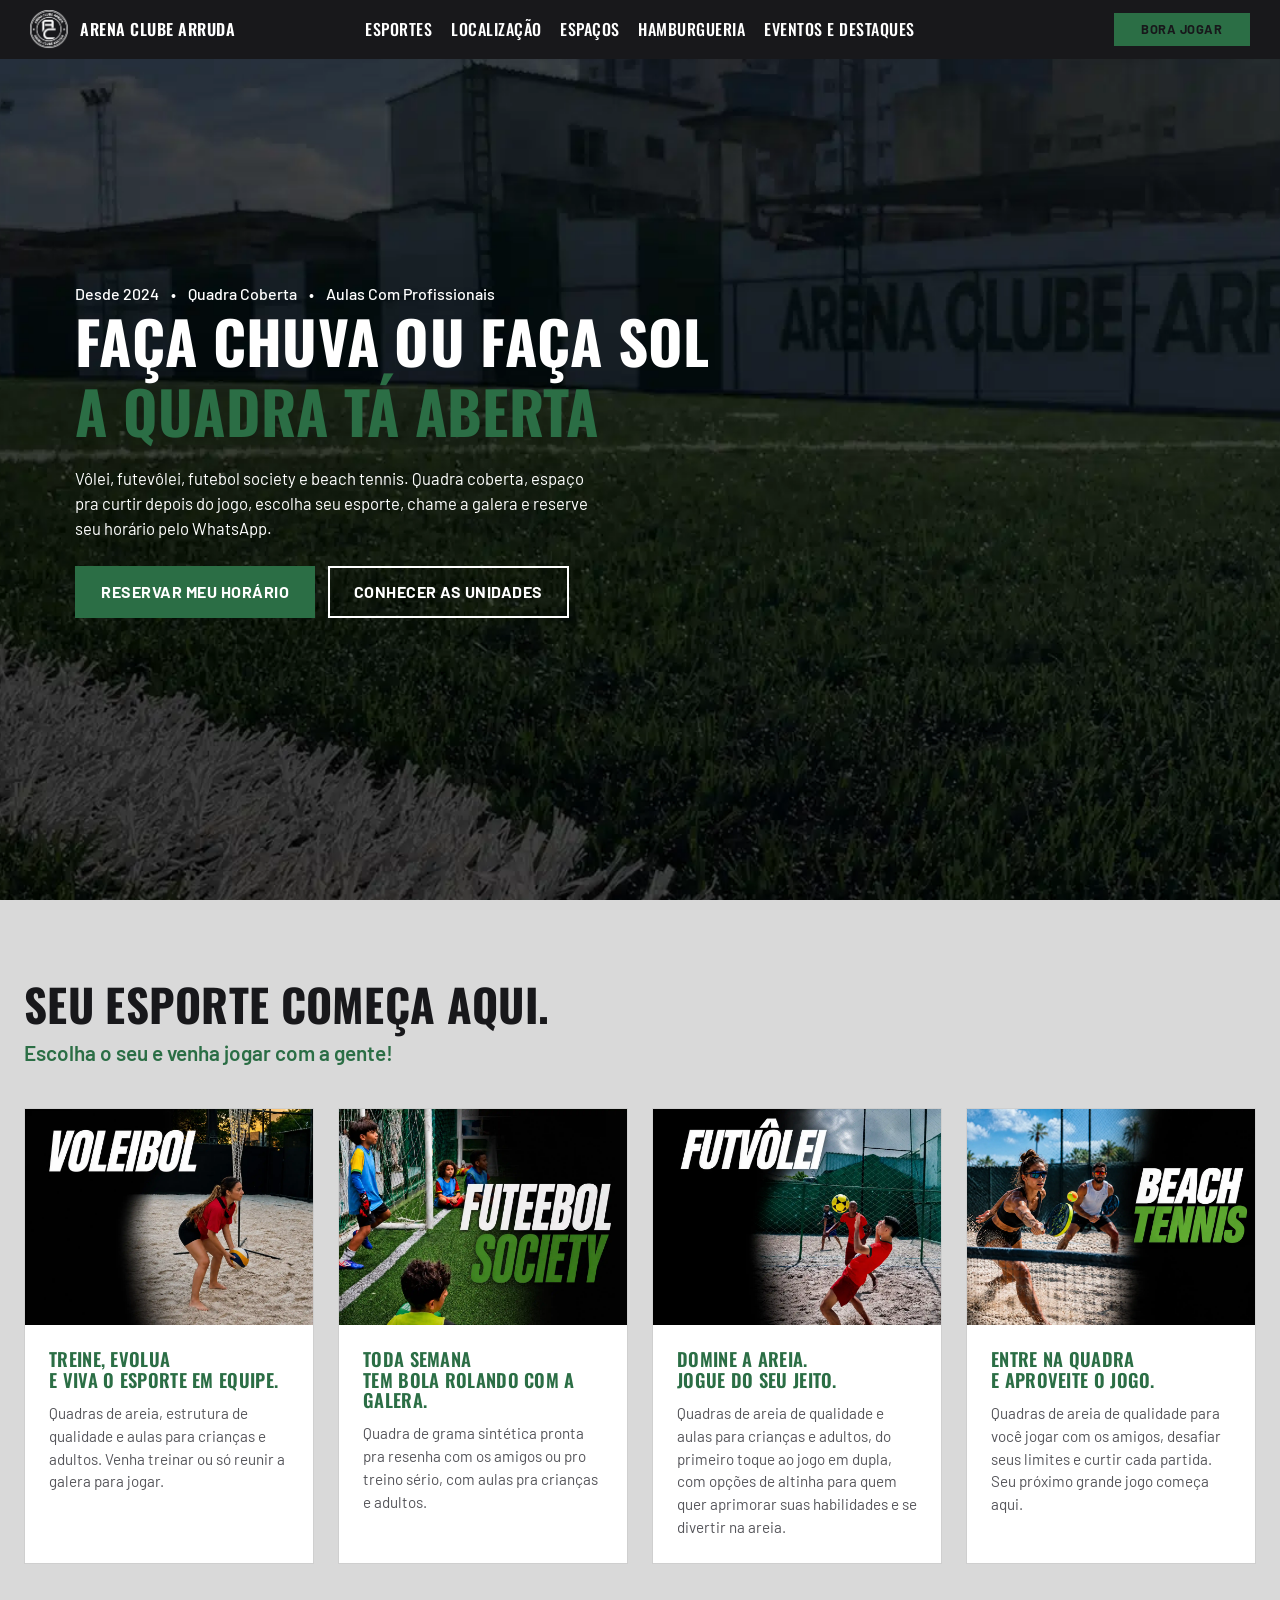
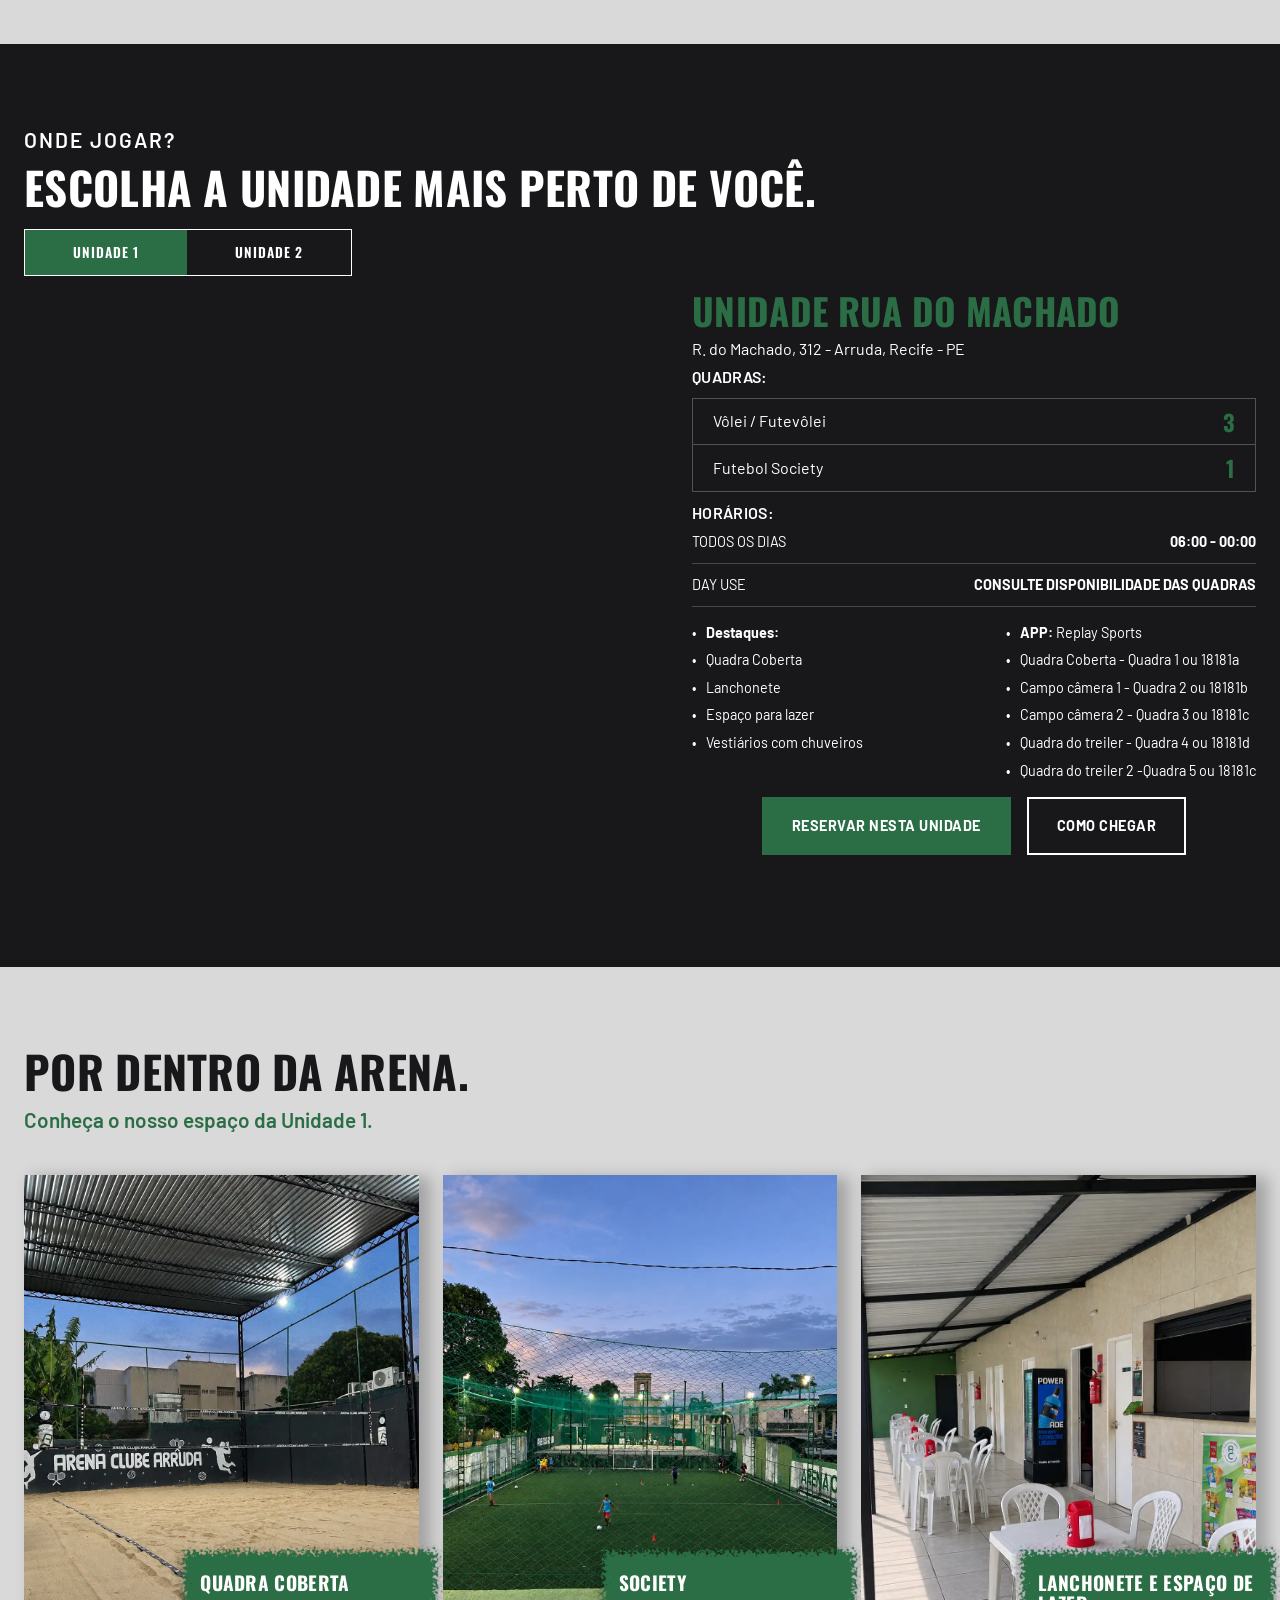
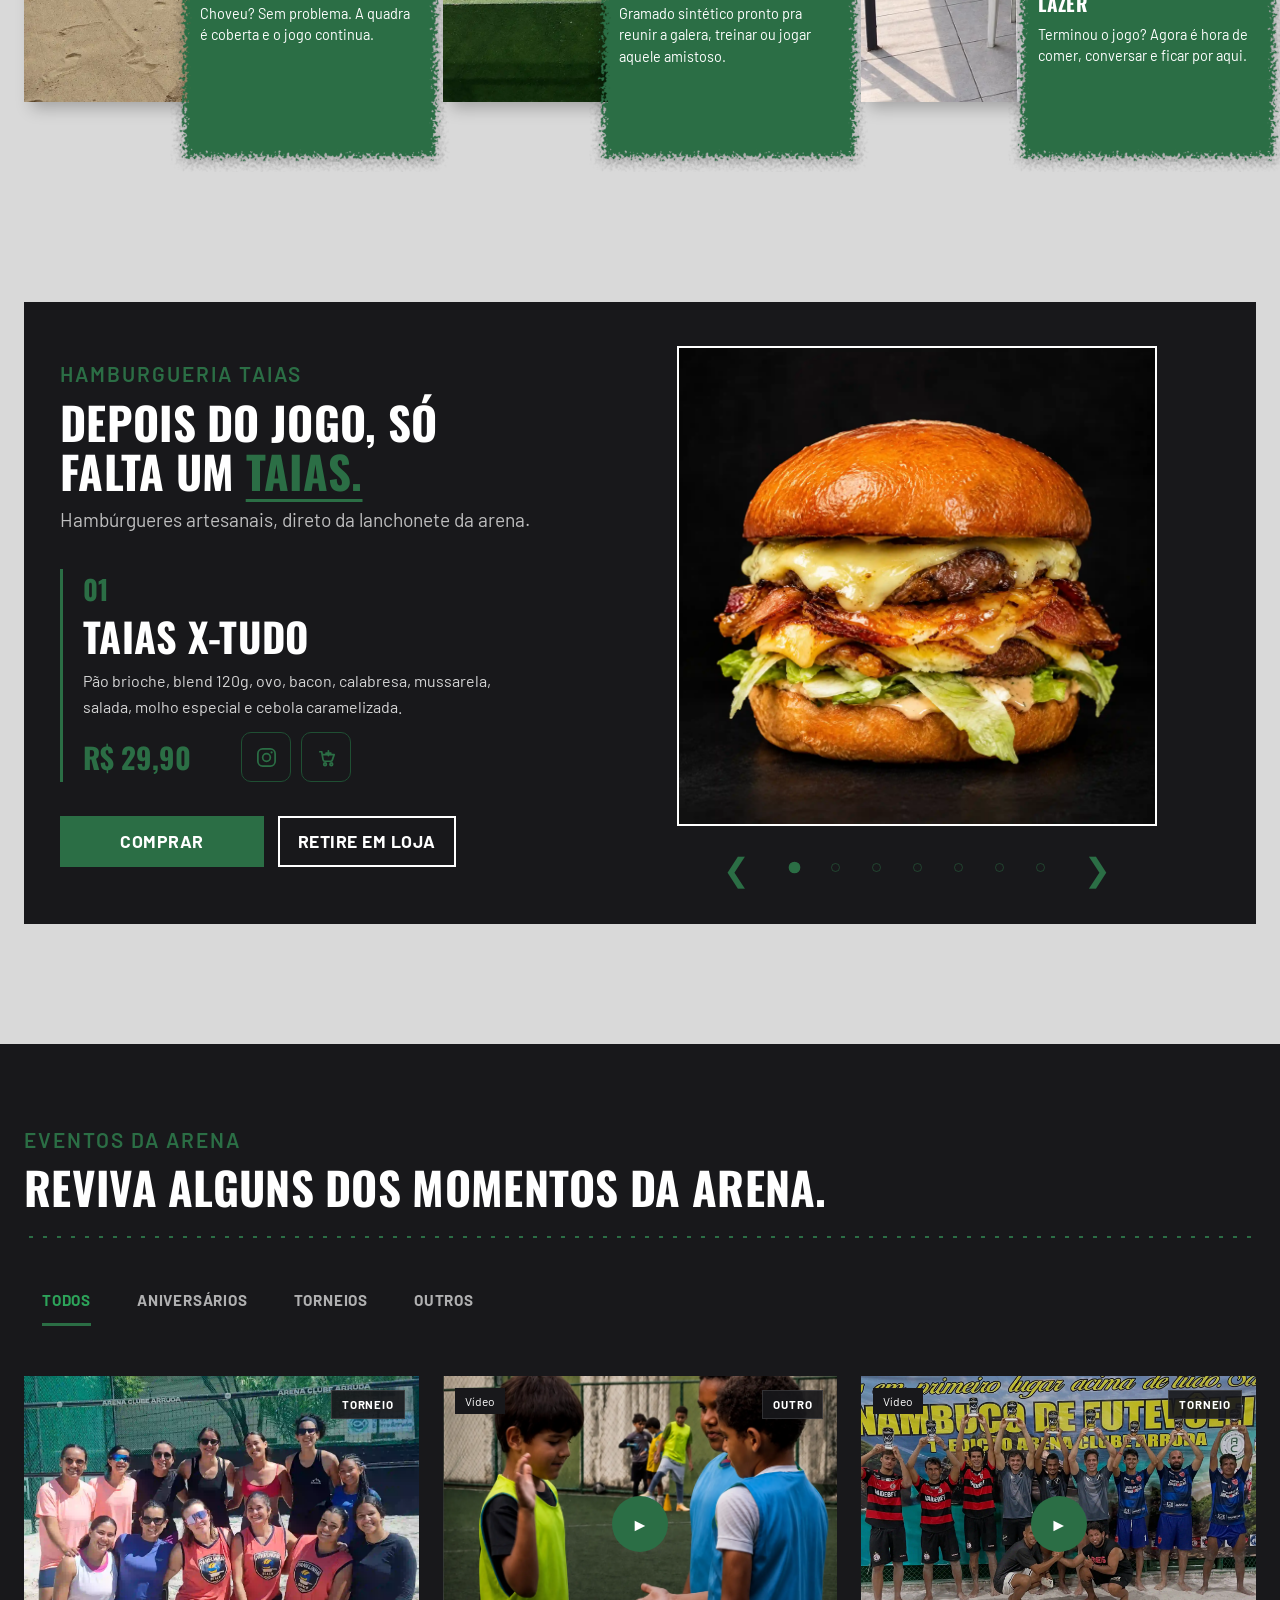
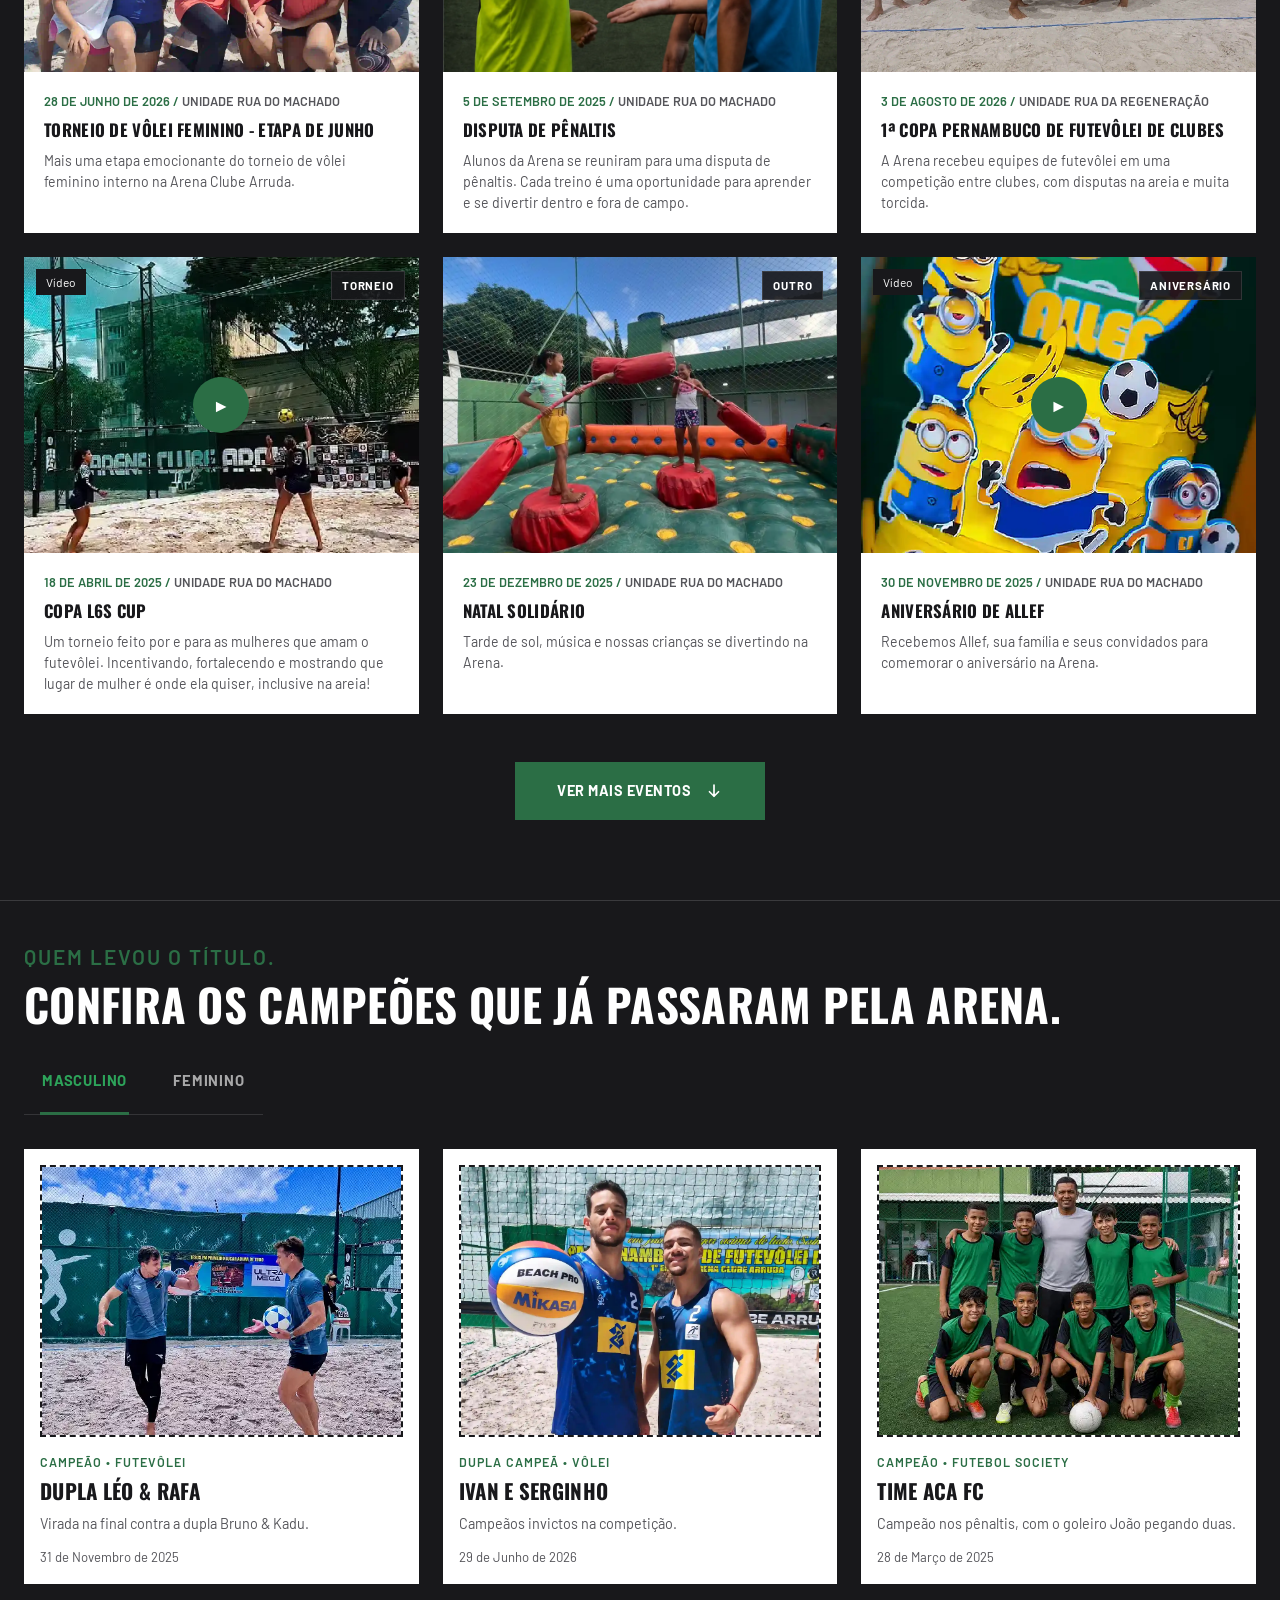
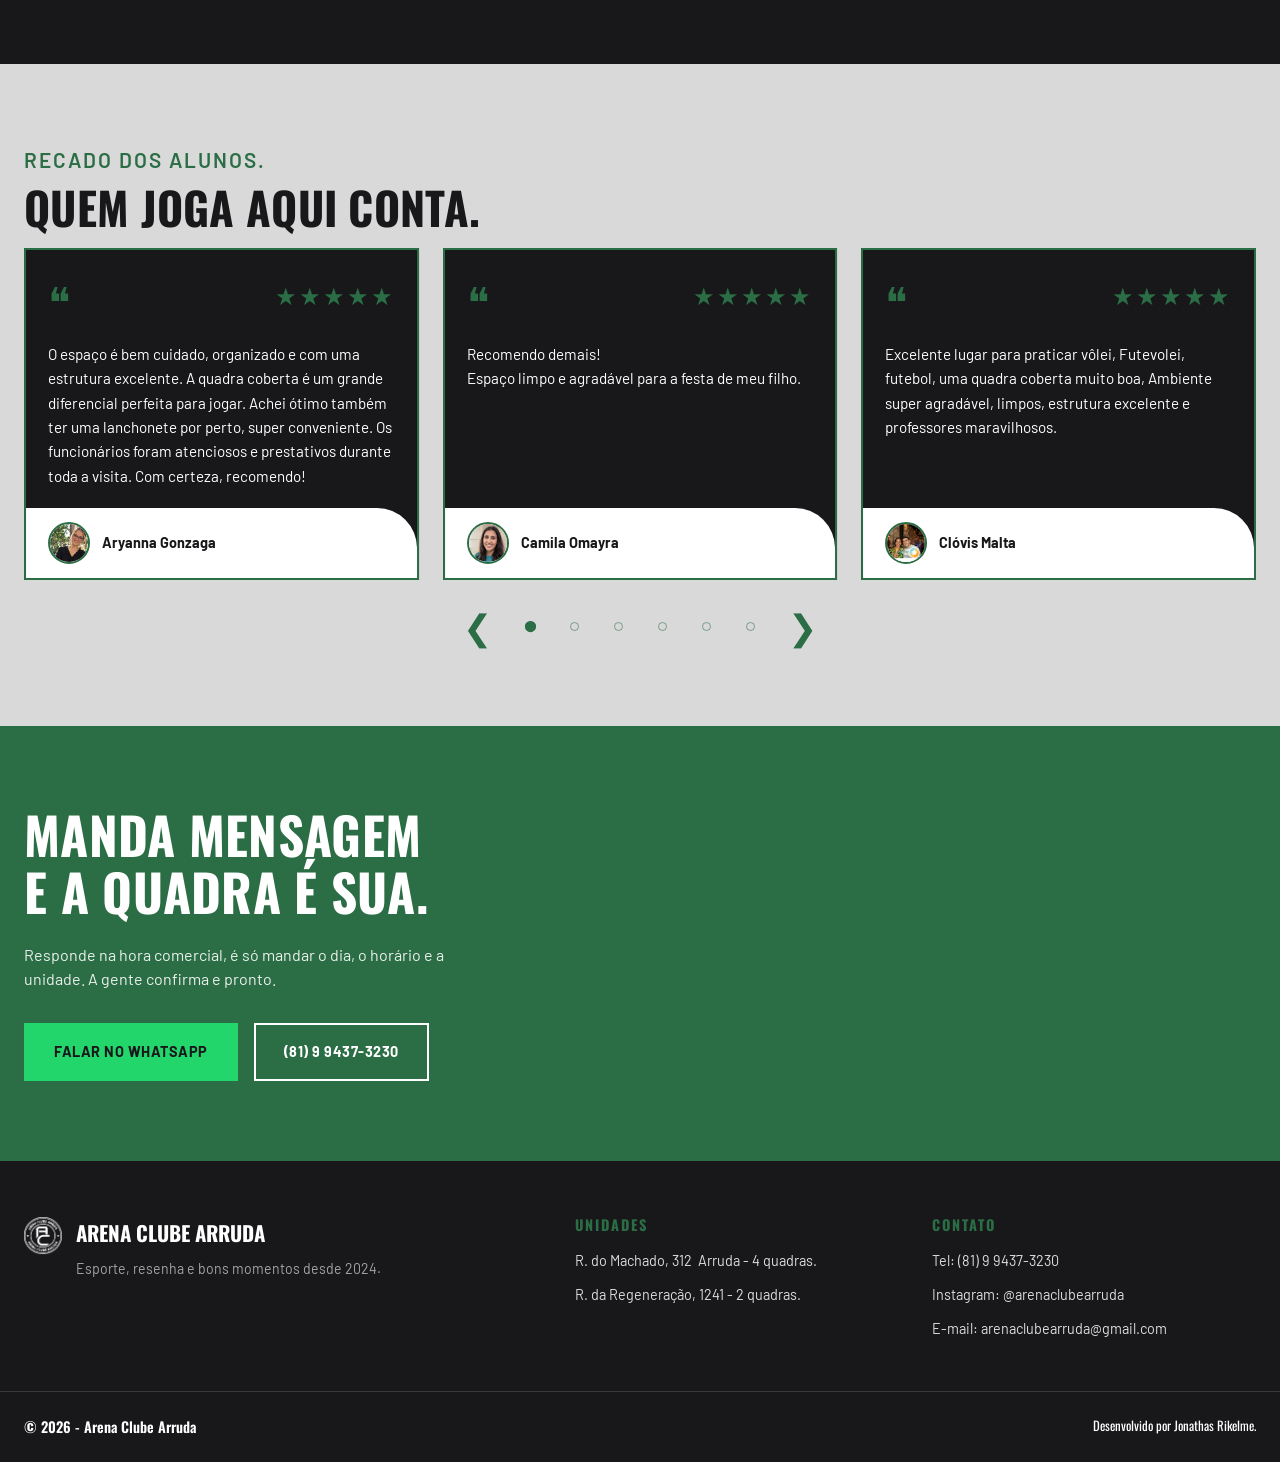
==== commit c3ce829f: "Fix: Correção de textos" ====
--- a/index.html
+++ b/index.html
@@ -145,7 +145,7 @@
           </div>
           <div class="sport-card__body">
             <h3 class="sport-card__title">Entre na quadra<br>e aproveite o jogo.</h3>
-            <p class="sport-card__text">Quadras de areia de qualidade e aulas pra crianças e adultos, do primeiro toque até o jogo em dupla.</p>
+            <p class="sport-card__text">Quadras de areia de qualidade para você jogar com os amigos, desafiar seus limites e curtir cada partida. Seu próximo grande jogo começa aqui.</p>
           </div>
         </article>
 
--- a/css/responsive.css
+++ b/css/responsive.css
@@ -372,6 +372,7 @@
   }
 
   .taias__actions .btn {
+    flex: 0px;
     width: 100%;
   }
 
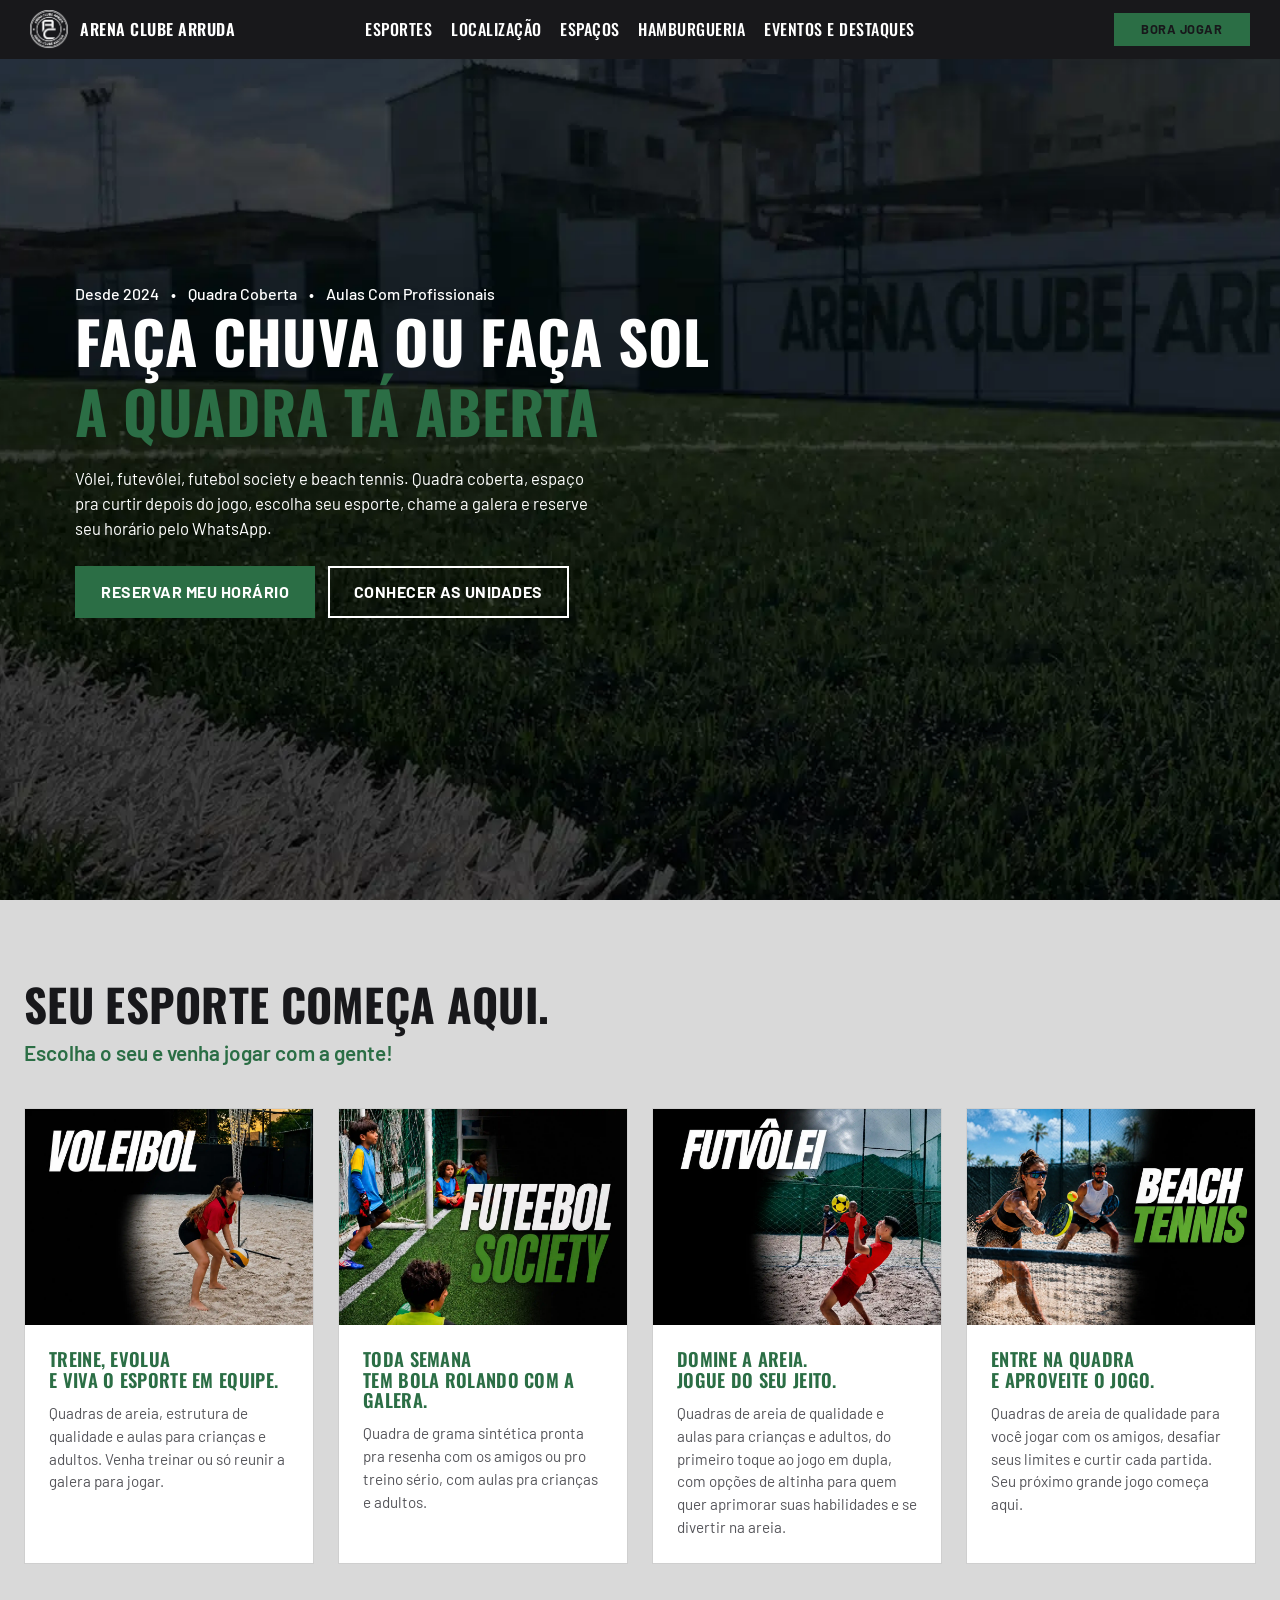
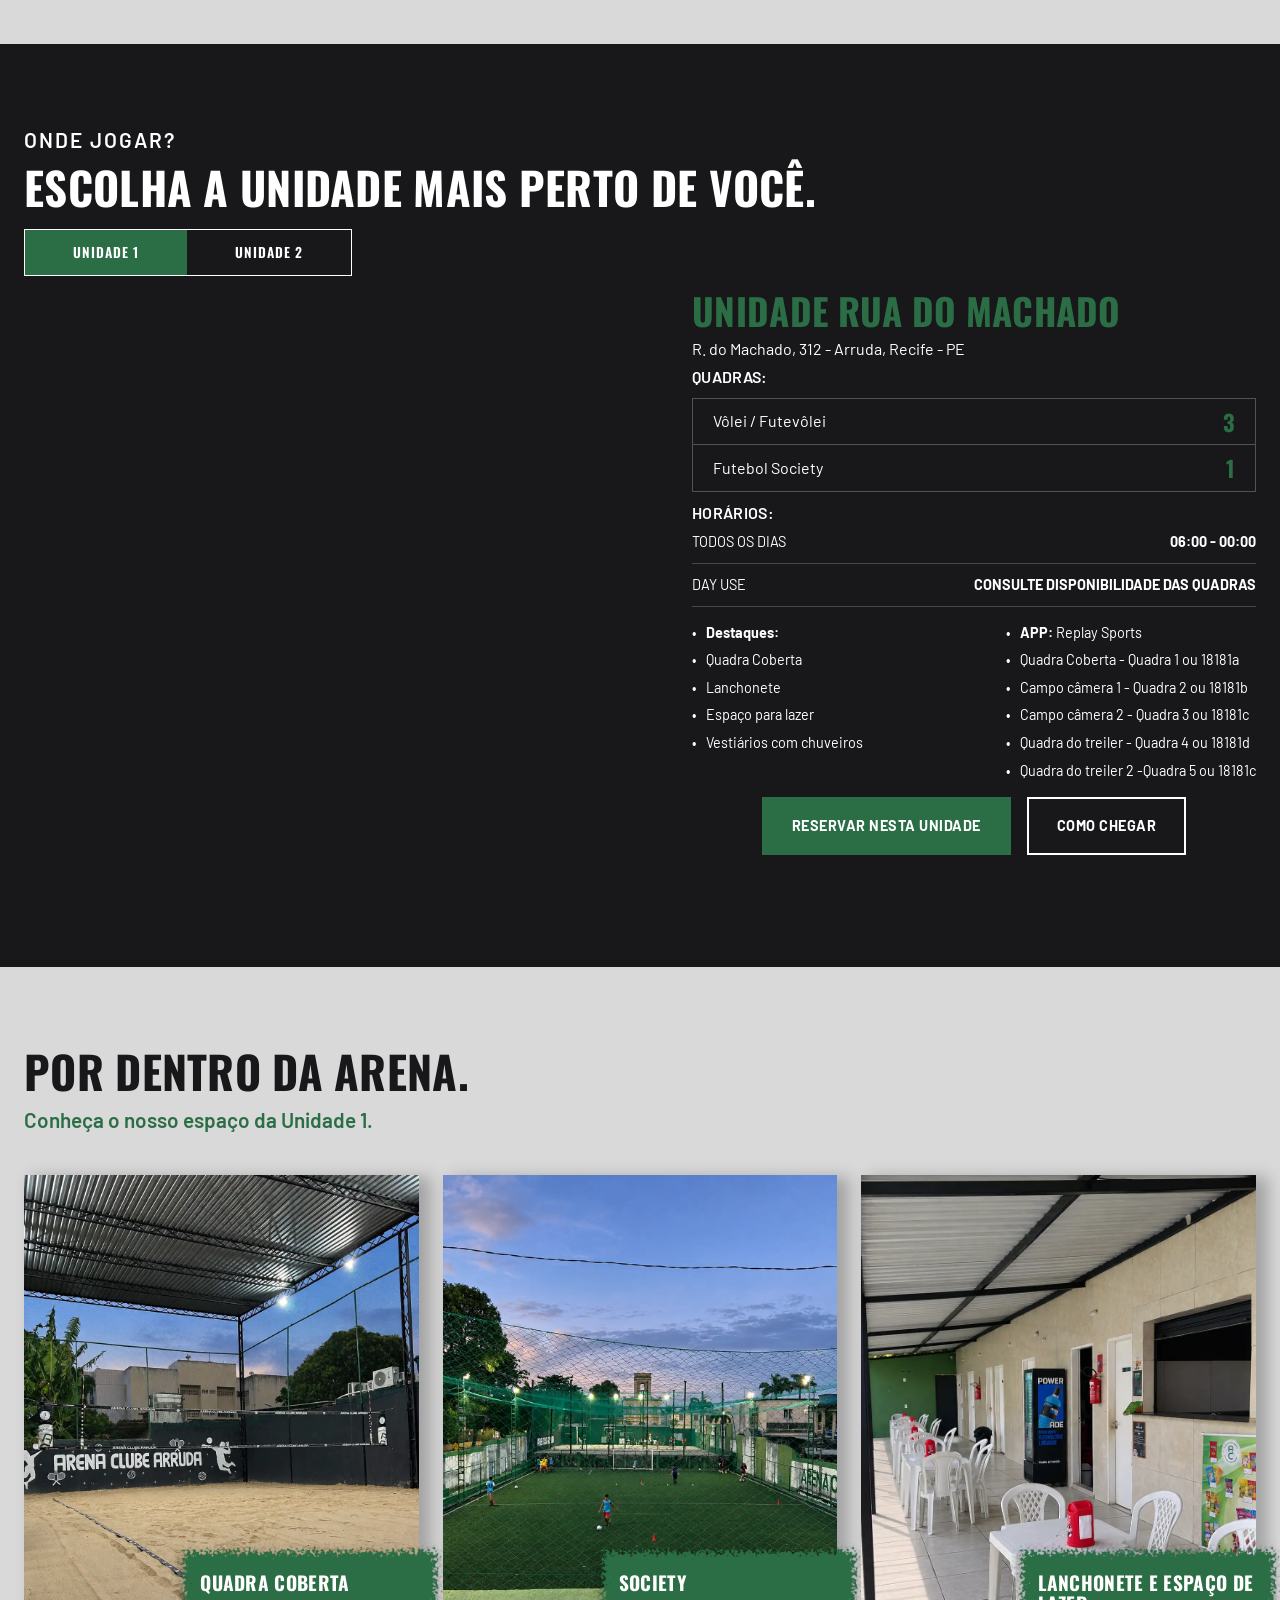
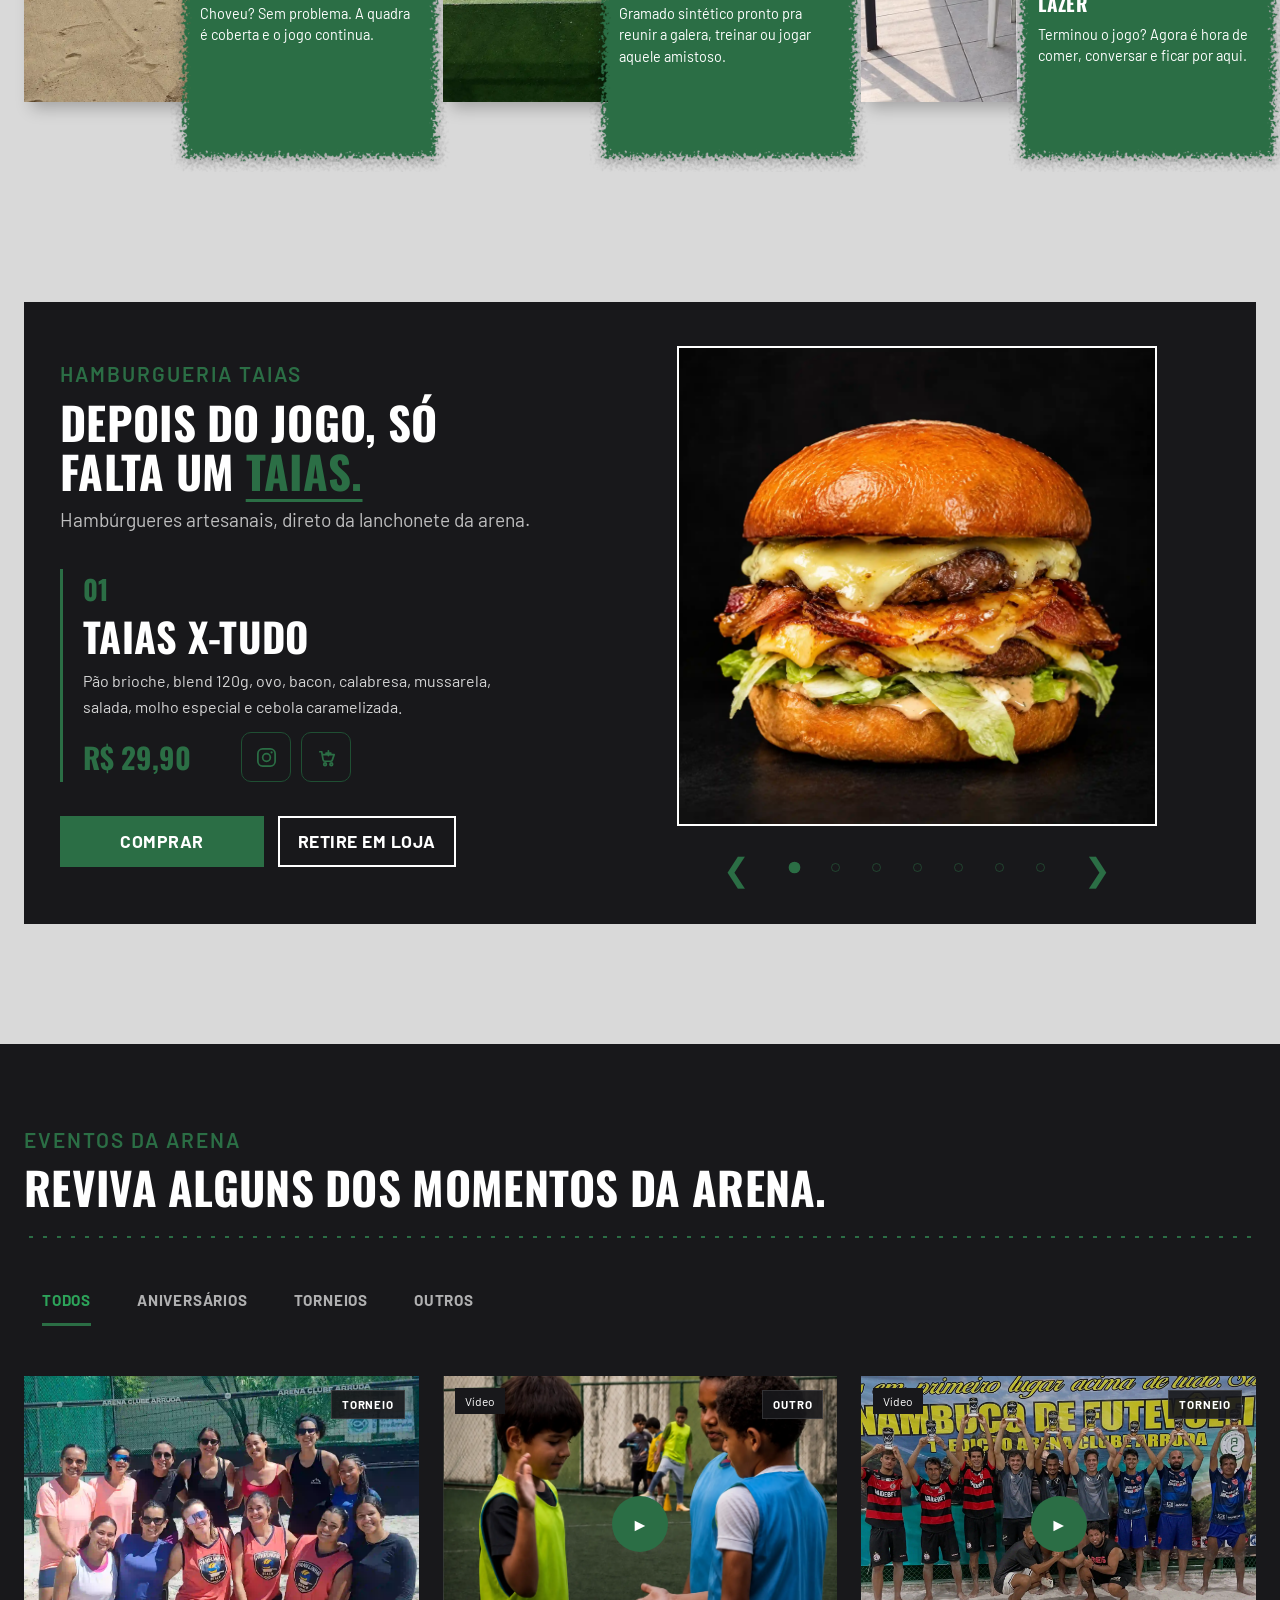
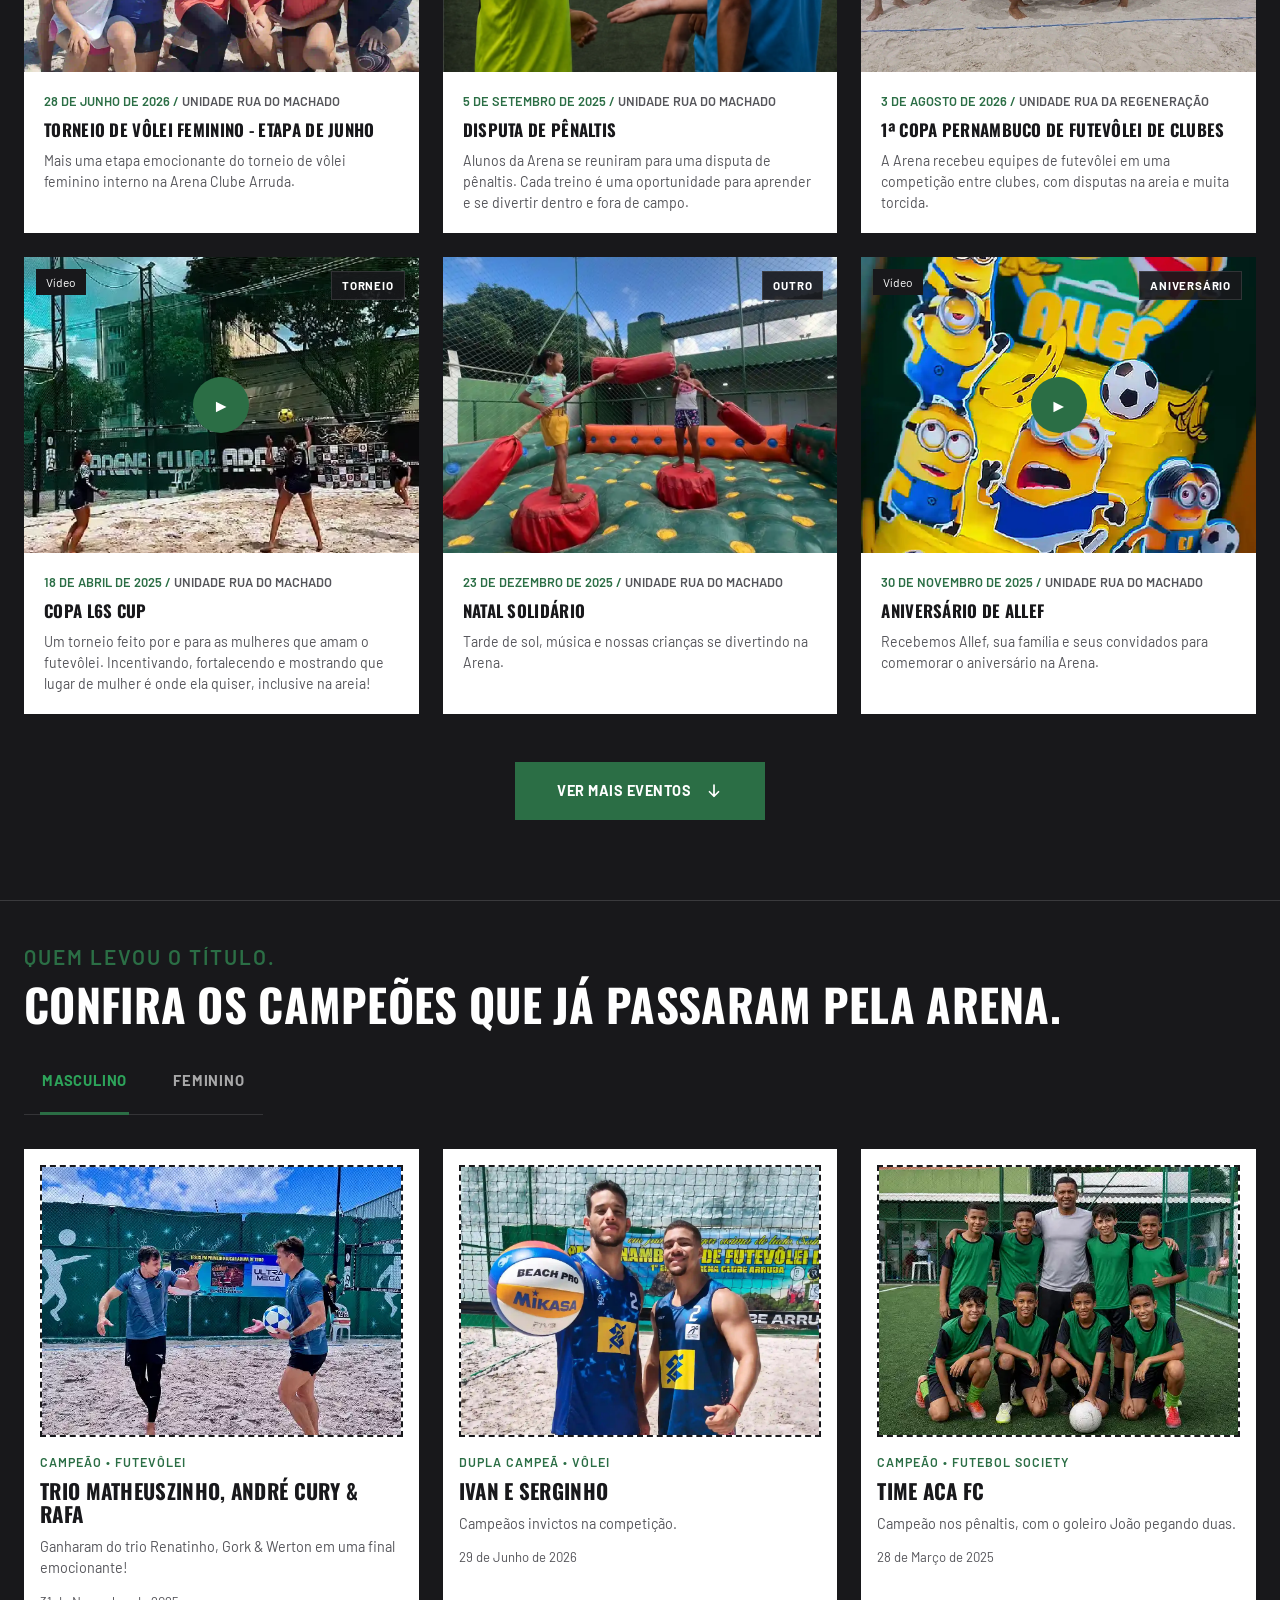
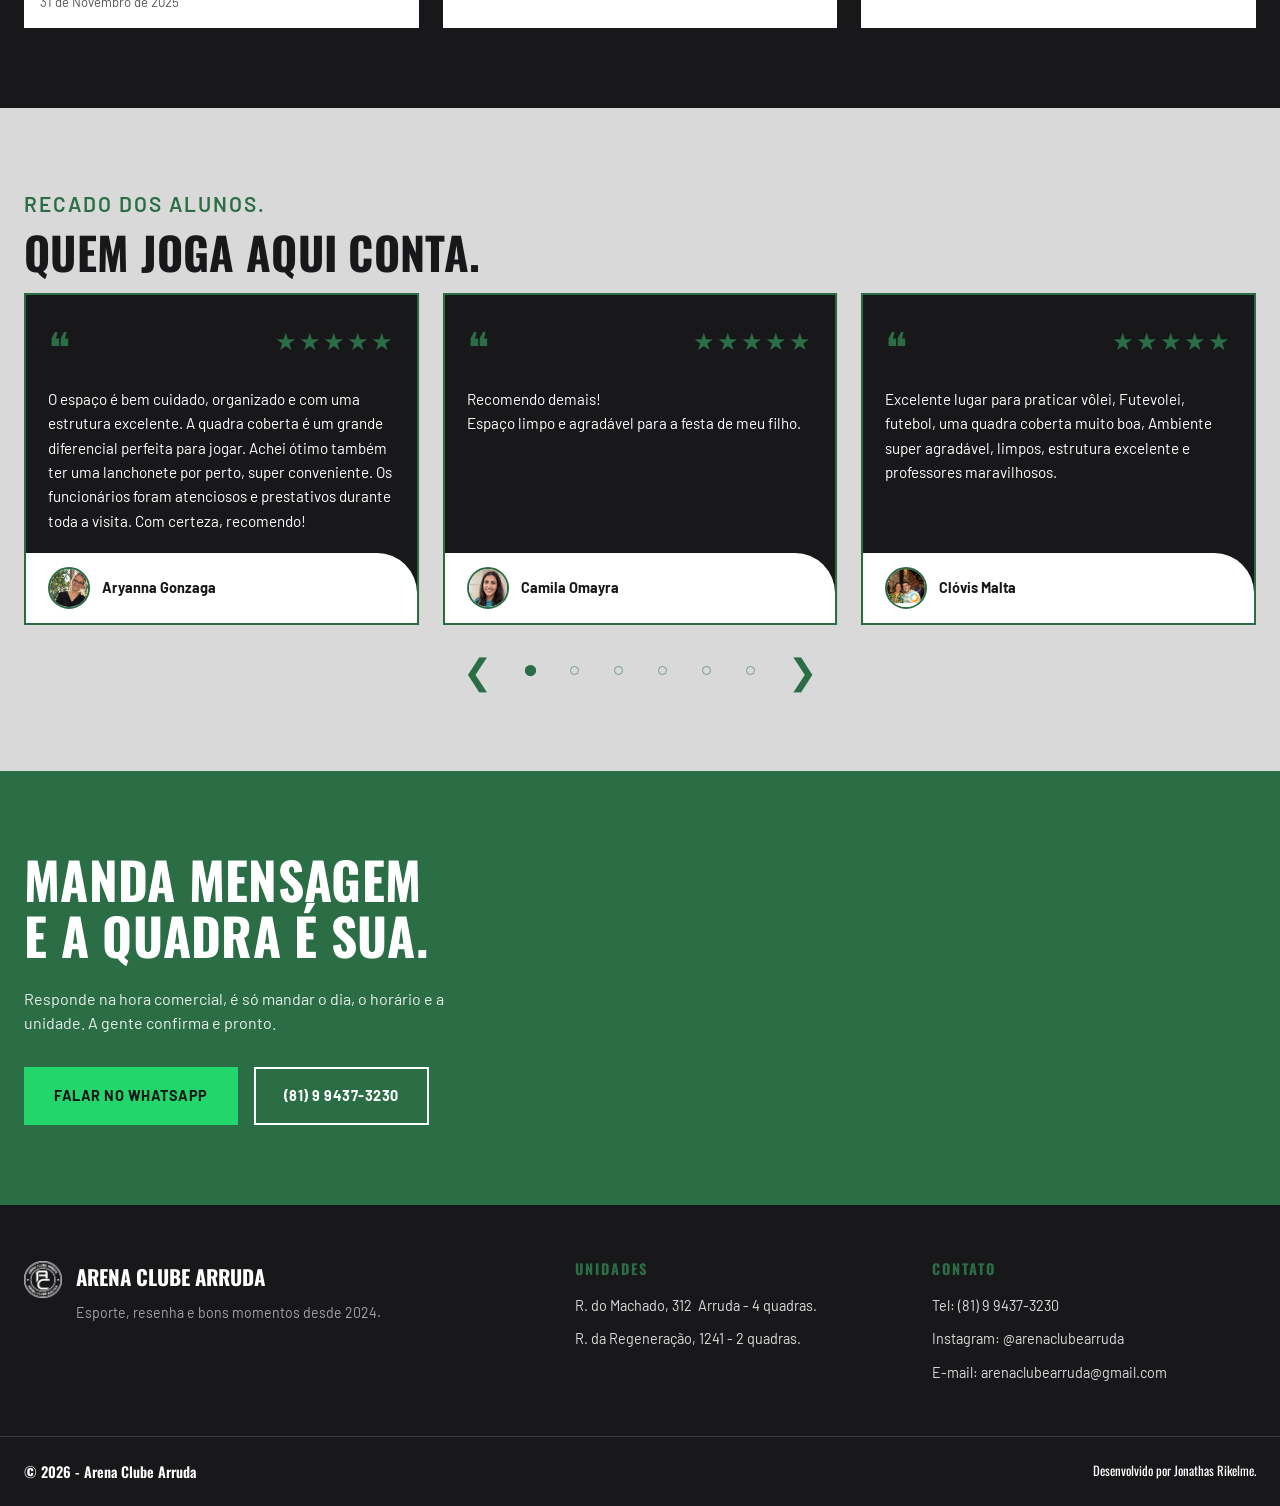
==== commit bc931674: "Fix: Comentários e correção de texto" ====
--- a/index.html
+++ b/index.html
@@ -498,8 +498,8 @@
         <article class="podium-card reveal" data-podium-category="masculino">
           <div class="podium-card__media"><img src="Assets/Images/Podium/Podium-Futevolei-Masc.webp" loading="lazy" alt="Campeão masculino do torneio de futevôlei"></div>
           <p class="podium-card__meta">Campeão • Futevôlei</p>
-          <h3 class="podium-card__title">Dupla Léo &amp; Rafa</h3>
-          <p class="podium-card__text">Virada na final contra a dupla Bruno &amp; Kadu.</p>
+          <h3 class="podium-card__title">Trio Matheuszinho, André Cury &amp; Rafa</h3>
+          <p class="podium-card__text">Ganharam do trio Renatinho, Gork &amp; Werton em uma final emocionante!</p>
           <p class="podium-card__date">31 de Novembro de 2025</p>
         </article>
 
--- a/css/base.css
+++ b/css/base.css
@@ -158,11 +158,7 @@
 }
 
 /* Hover padrão pra QUALQUER botão do site (mesmo os que ainda não
-   tinham um hover próprio definido, como os de "Como Chegar?" e
-   "Reservar Nesta Unidade"). Onde já existe um hover mais específico
-   (ex: .hero__actions .btn--primary:hover em hero.css), ele continua
-   valendo por cima disso, já que scale é uma propriedade separada
-   de transform e os dois efeitos somam. */
+   tinham um hover próprio definido. */
 @media (hover: hover) {
   .btn:hover {
     transform: translateY(-3px);
@@ -203,11 +199,8 @@
 
 /* =====================================================
    REVEAL ON SCROLL
-   Motor genérico de animação de entrada usado em várias seções.
-   Basta adicionar a classe .reveal em qualquer elemento do HTML.
-   O site.js observa a tela (IntersectionObserver) e adiciona
-   .is-visible quando o elemento aparece — uma única vez.
-   ===================================================== */
+   Motor de animação de entrada usado em várias seções.
+   Basta adicionar a classe .reveal em qualquer elemento do HTML. */
 .reveal {
   opacity: 0;
   transform: translateY(28px);
--- a/css/header.css
+++ b/css/header.css
@@ -88,7 +88,7 @@
 }
 
 /* Linha que "cresce" da esquerda pra direita no hover, em vez de
-   simplesmente trocar a cor do link */
+  simplesmente trocar a cor do link */
 .main-nav__list a::after {
   content: "";
   position: absolute;
--- a/css/hero.css
+++ b/css/hero.css
@@ -104,9 +104,7 @@
 
 /* ---------- Entrada em cascata do hero ----------
    Cada bloco (eyebrow -> título -> texto -> botões) entra em
-   sequência assim que a página carrega, com "fill-mode: both"
-   pra já nascer invisível (opacity:0) antes da animação começar,
-   sem precisar de nenhuma classe adicionada por JS. */
+   sequência assim que a página carrega. */
 @keyframes heroFadeUp {
   from { opacity: 0; transform: translateY(24px); }
   to   { opacity: 1; transform: translateY(0); }
--- a/css/sports.css
+++ b/css/sports.css
@@ -16,13 +16,8 @@
 .sport-card {
   background-color: var(--color-white);
   border: 1px solid var(--color-border);
-  /* min-width:0 evita que o item force a coluna do grid a
-     crescer além do espaço disponível (comportamento padrão
-     do CSS Grid é usar min-content como largura mínima). */
   min-width: 0;
-  /* opacity entra aqui só pra não sobrescrever a transição que o .reveal
-     (base.css) já declara nesse mesmo elemento — mesma especificidade,
-     e este arquivo carrega depois, então venceria sem o opacity aqui */
+
   transition: opacity var(--dur-slow) var(--ease-out),
               transform var(--dur-base) var(--ease-out),
               box-shadow var(--dur-base) var(--ease-out);
--- a/css/location.css
+++ b/css/location.css
@@ -67,12 +67,7 @@
 /* Crossfade do conteúdo ao trocar de unidade: o JS (unidades.js) adiciona
    .is-fading nos dois blocos (mapa + informações) antes de trocar o
    texto, espera essa transição terminar, troca o innerHTML, e então
-   remove a classe pra tudo voltar a aparecer.
-   Observação: como esses elementos também têm a classe .reveal (que
-   já declara "transition" em base.css), precisamos repetir o
-   "transform" aqui — do contrário essa regra (mesma especificidade,
-   carregada depois) apagaria a transição de transform do .reveal e
-   a entrada com slide ficaria seca. */
+   remove a classe pra tudo voltar a aparecer.*/
 .location__map,
 .location__info {
   transition: opacity var(--dur-base) var(--ease-out),
--- a/css/spaces.css
+++ b/css/spaces.css
@@ -18,18 +18,11 @@
 .space-card {
   position: relative;
   min-width: 0; /* evita overflow do grid (min-content) */
-  /* opacity entra aqui só pra não sobrescrever a transição que o .reveal
-     (base.css) já declara nesse mesmo elemento — mesma especificidade,
-     e este arquivo carrega depois, então venceria sem o opacity aqui */
   transition: opacity var(--dur-slow) var(--ease-out),
               transform var(--dur-base) var(--ease-out);
 }
 
-/* Sobe o card inteiro no hover. Não aplicamos zoom só na imagem aqui
-   porque o box-shadow do wireframe já está direto na <img> (abaixo);
-   um overflow:hidden no container pra conter o zoom cortaria essa
-   sombra. Mover o card inteiro dá o mesmo efeito de destaque sem
-   esse conflito. */
+/* Sobe o card inteiro no hover.*/
 @media (hover: hover) {
   .space-card:hover {
     transform: translateY(-8px);
--- a/css/podium.css
+++ b/css/podium.css
@@ -24,18 +24,11 @@
   background-color: var(--color-white);
   padding: 16px;
   min-width: 0; /* evita overflow do grid (min-content) */
-  /* opacity entra aqui só pra não sobrescrever a transição que o .reveal
-     (base.css) já declara nesse mesmo elemento — mesma especificidade,
-     e este arquivo carrega depois, então venceria sem o opacity aqui */
   transition: opacity var(--dur-slow) var(--ease-out),
               transform var(--dur-base) var(--ease-out),
               box-shadow var(--dur-base) var(--ease-out);
 }
 
-/* Essa seção é a única que usa --ease-bounce em vez de --ease-out:
-   como é a seção de "campeões", o leve overshoot na entrada (o
-   card "passa" um pouco do lugar final e volta) reforça a ideia
-   de comemoração, diferente do reveal mais "sóbrio" do resto do site. */
 .podium__grid .reveal {
   transition-timing-function: var(--ease-bounce);
   transition-duration: 600ms;
--- a/css/cta.css
+++ b/css/cta.css
@@ -29,8 +29,7 @@
 }
 
 /* Pulso sutil e contínuo só no botão de WhatsApp (o CTA principal
-   do site) — pausa no hover pra não brigar com o efeito de elevação
-   que .btn:hover já aplica (definido em base.css) */
+   do site)*/
 .cta__buttons .btn--bright {
   animation: ctaWhatsappPulse 2.6s ease-in-out infinite;
 }
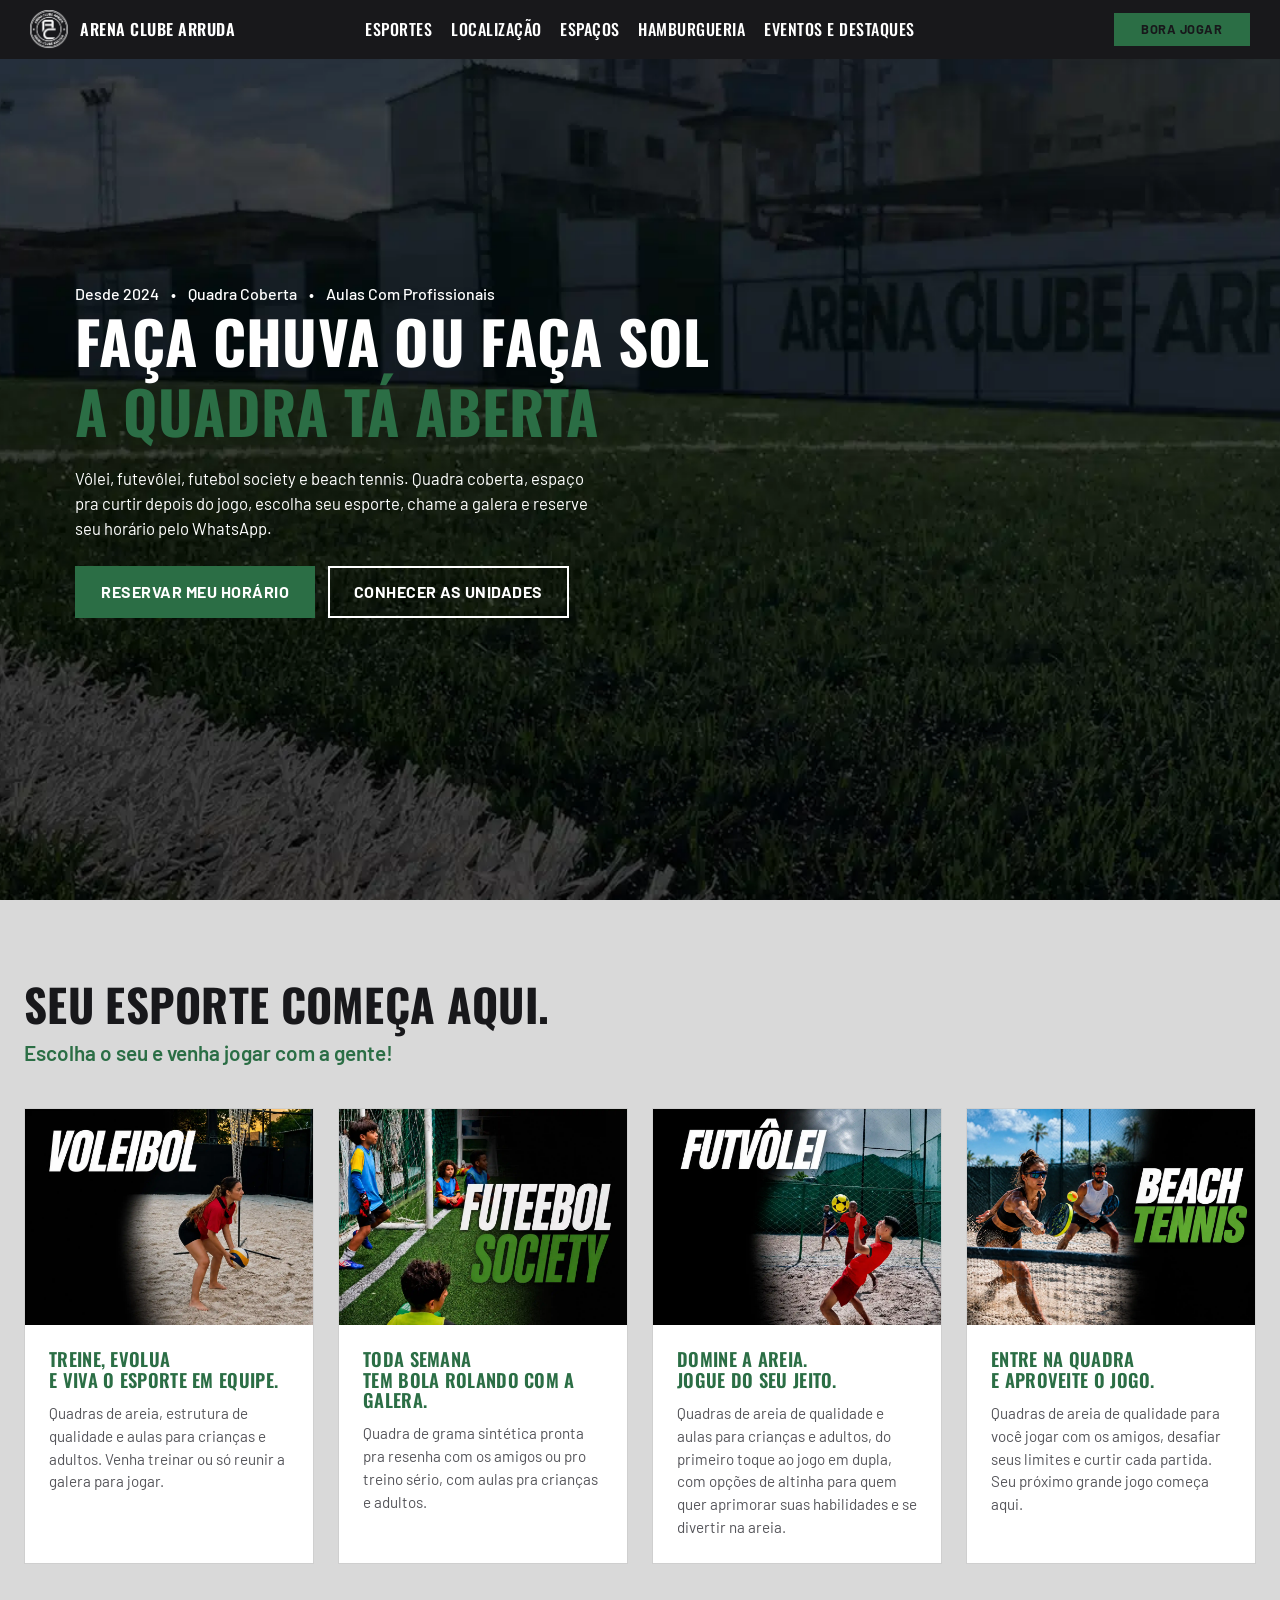
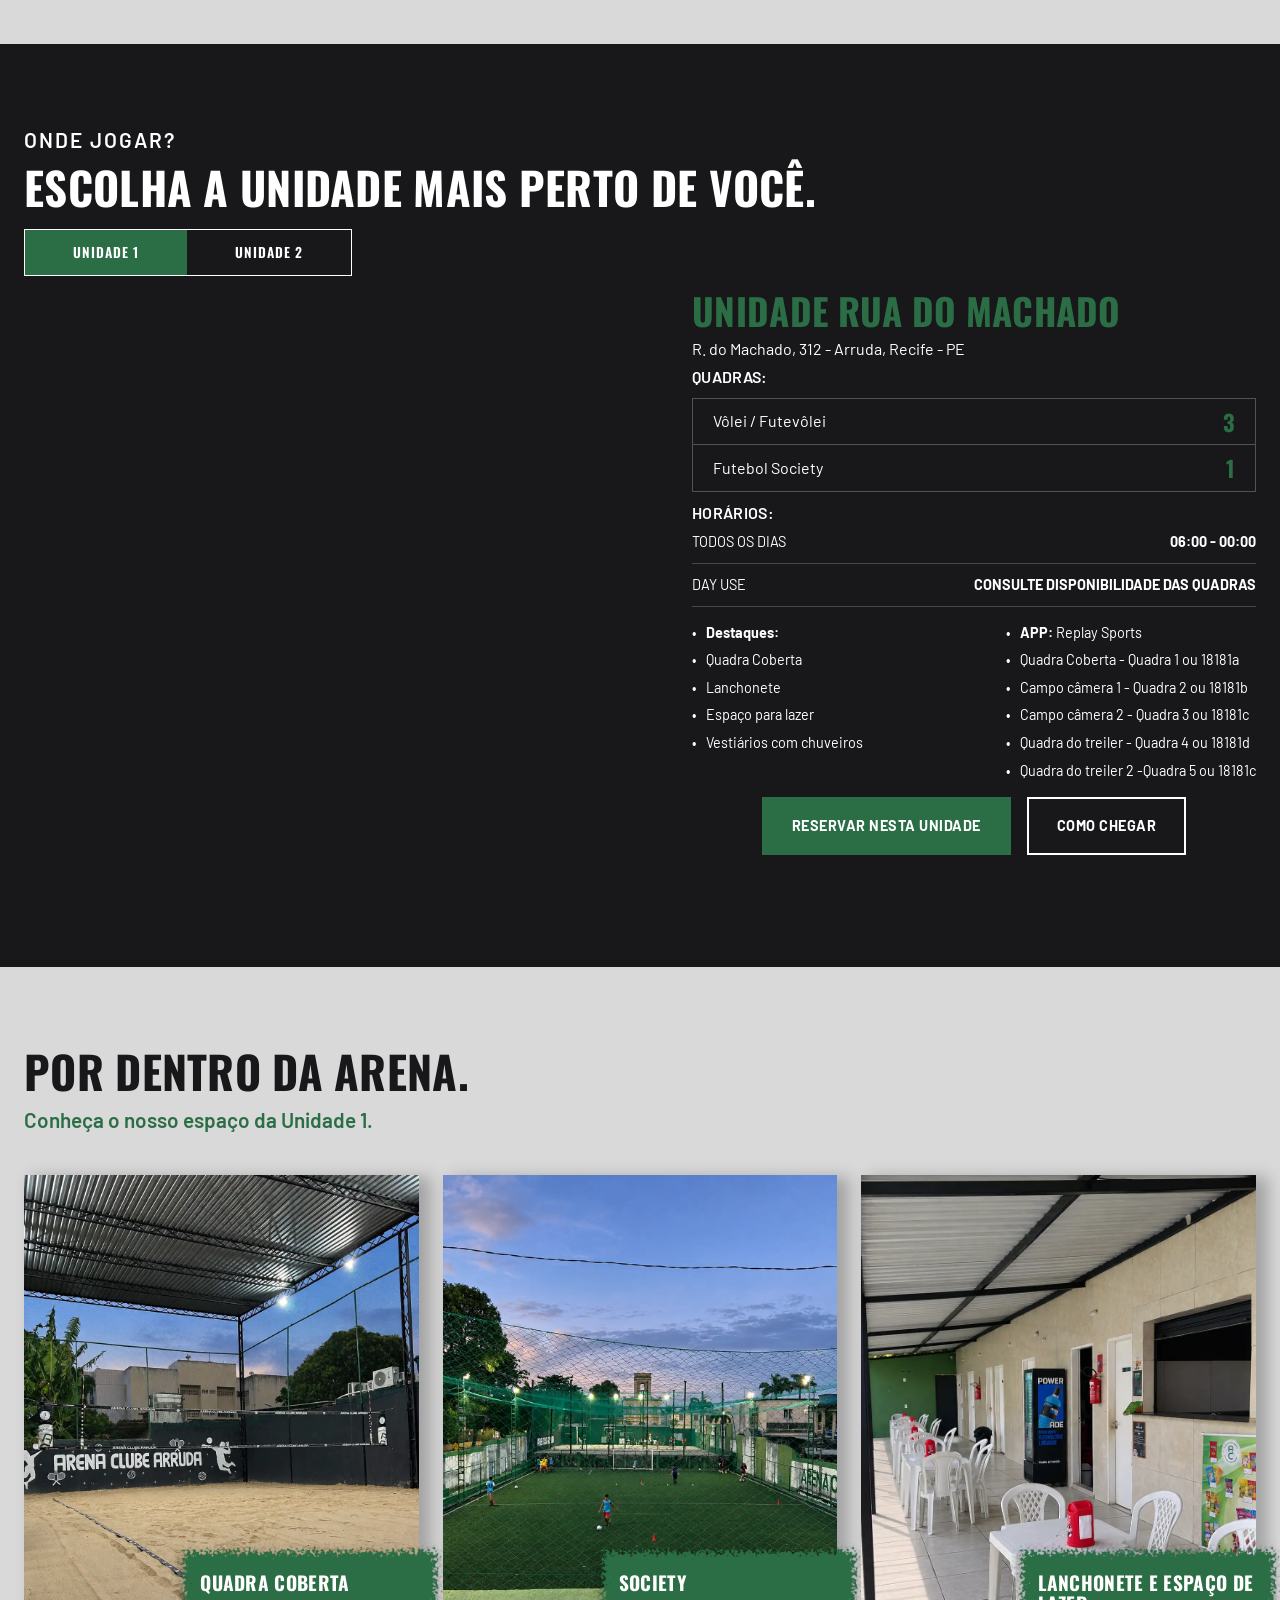
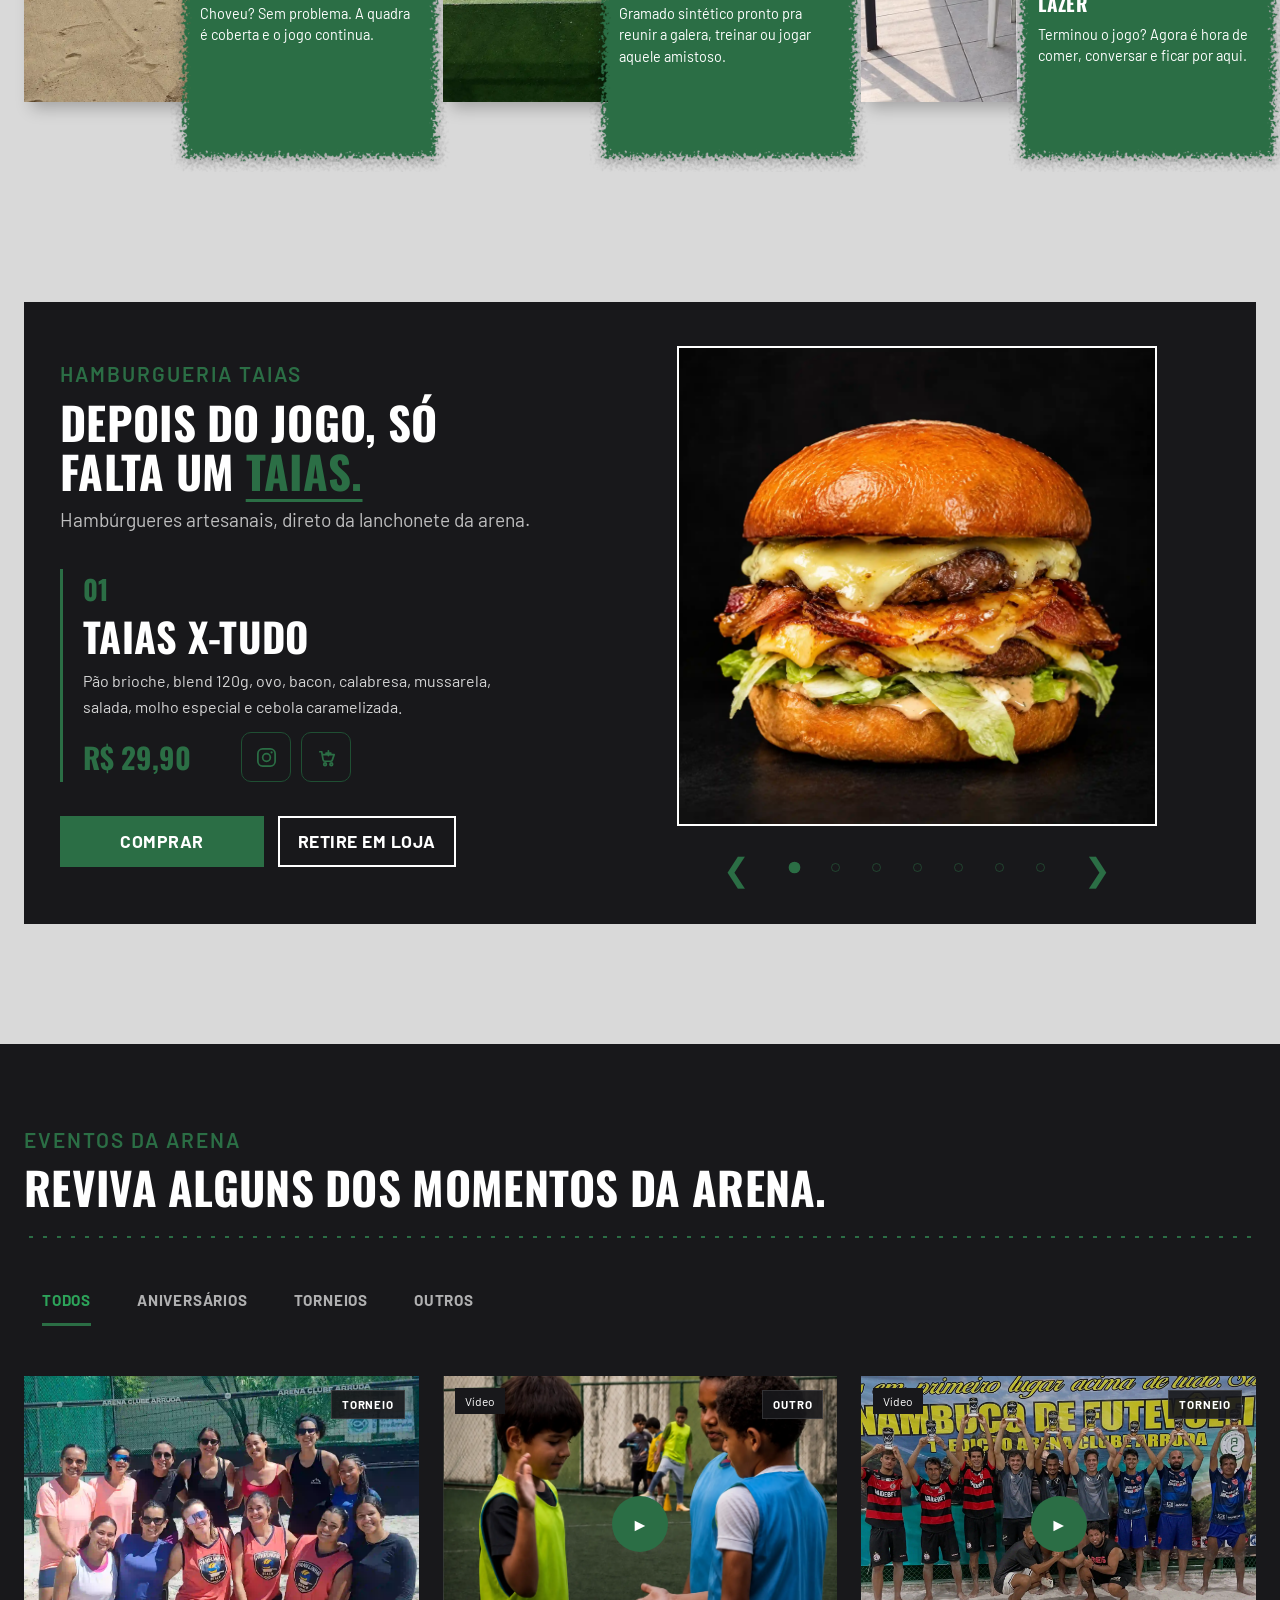
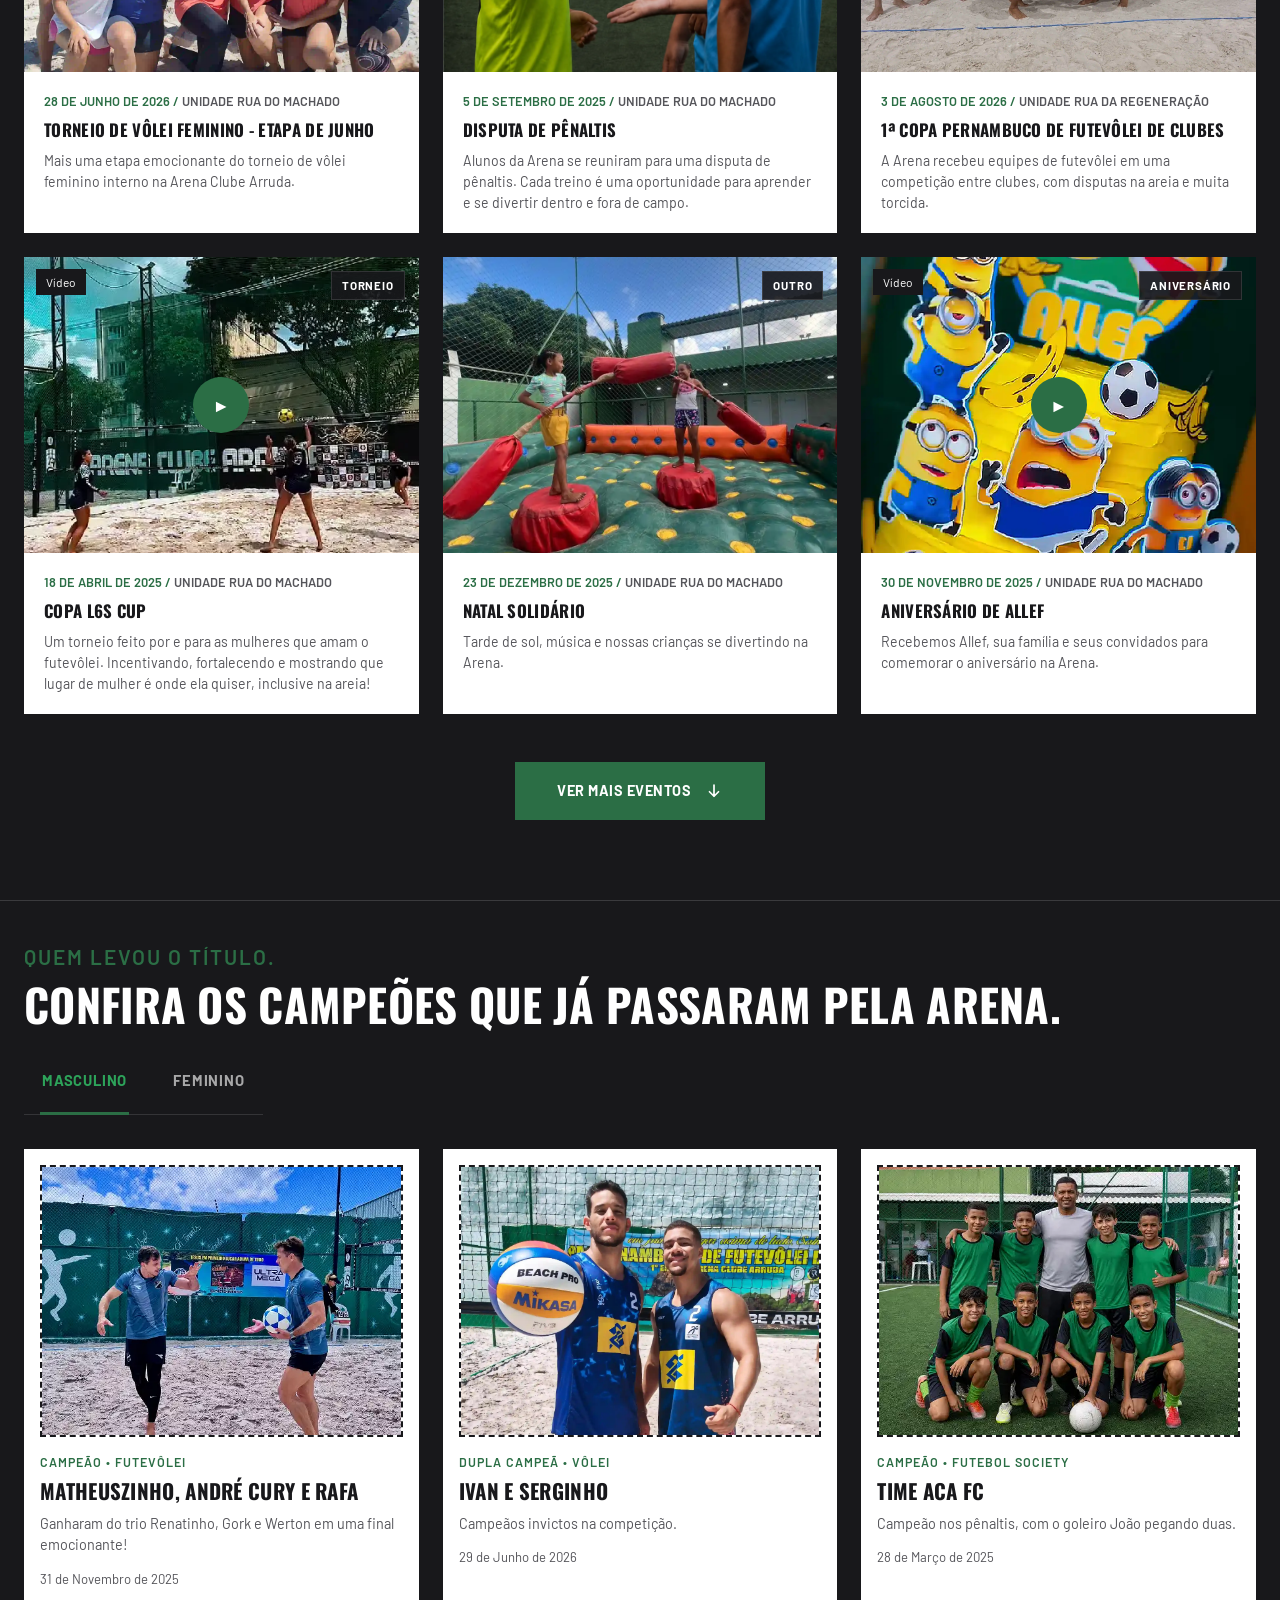
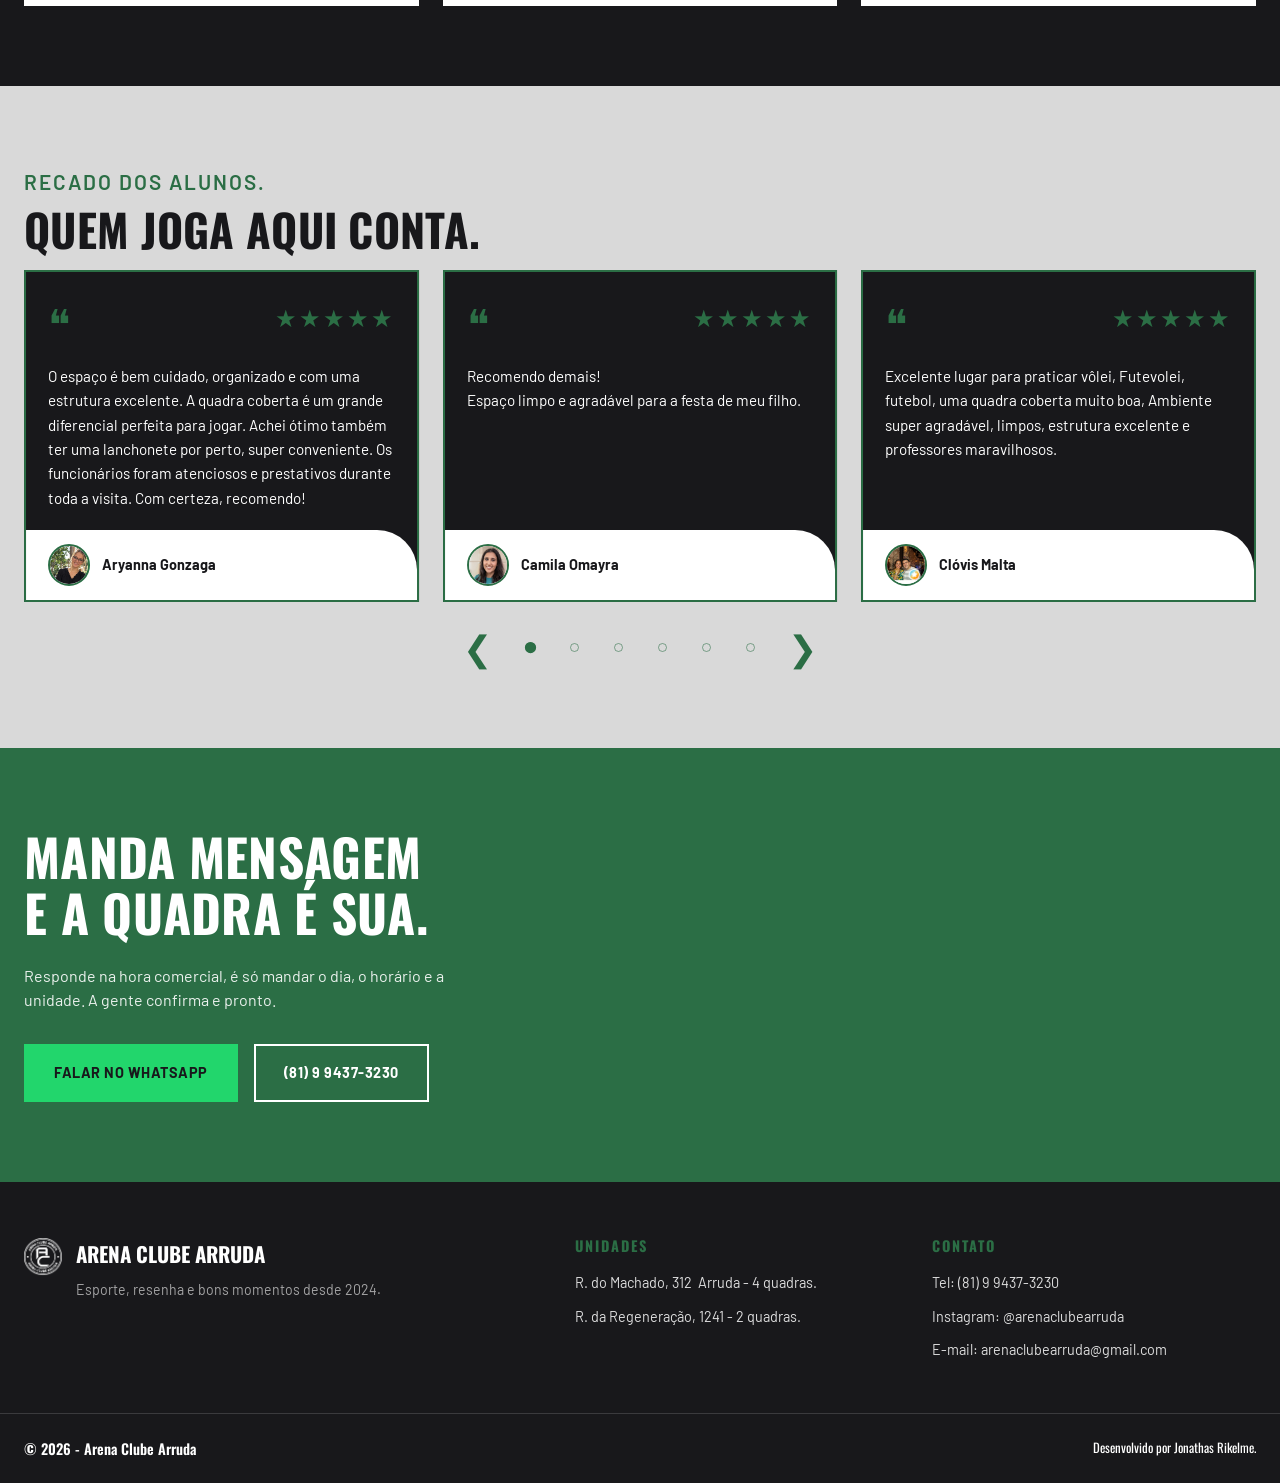
==== commit 39a6d3b2: "Fix: Correção do carrossel da hamburgueria" ====
--- a/index.html
+++ b/index.html
@@ -498,8 +498,8 @@
         <article class="podium-card reveal" data-podium-category="masculino">
           <div class="podium-card__media"><img src="Assets/Images/Podium/Podium-Futevolei-Masc.webp" loading="lazy" alt="Campeão masculino do torneio de futevôlei"></div>
           <p class="podium-card__meta">Campeão • Futevôlei</p>
-          <h3 class="podium-card__title">Trio Matheuszinho, André Cury &amp; Rafa</h3>
-          <p class="podium-card__text">Ganharam do trio Renatinho, Gork &amp; Werton em uma final emocionante!</p>
+          <h3 class="podium-card__title">Matheuszinho, André Cury e Rafa</h3>
+          <p class="podium-card__text">Ganharam do trio Renatinho, Gork e Werton em uma final emocionante!</p>
           <p class="podium-card__date">31 de Novembro de 2025</p>
         </article>
 
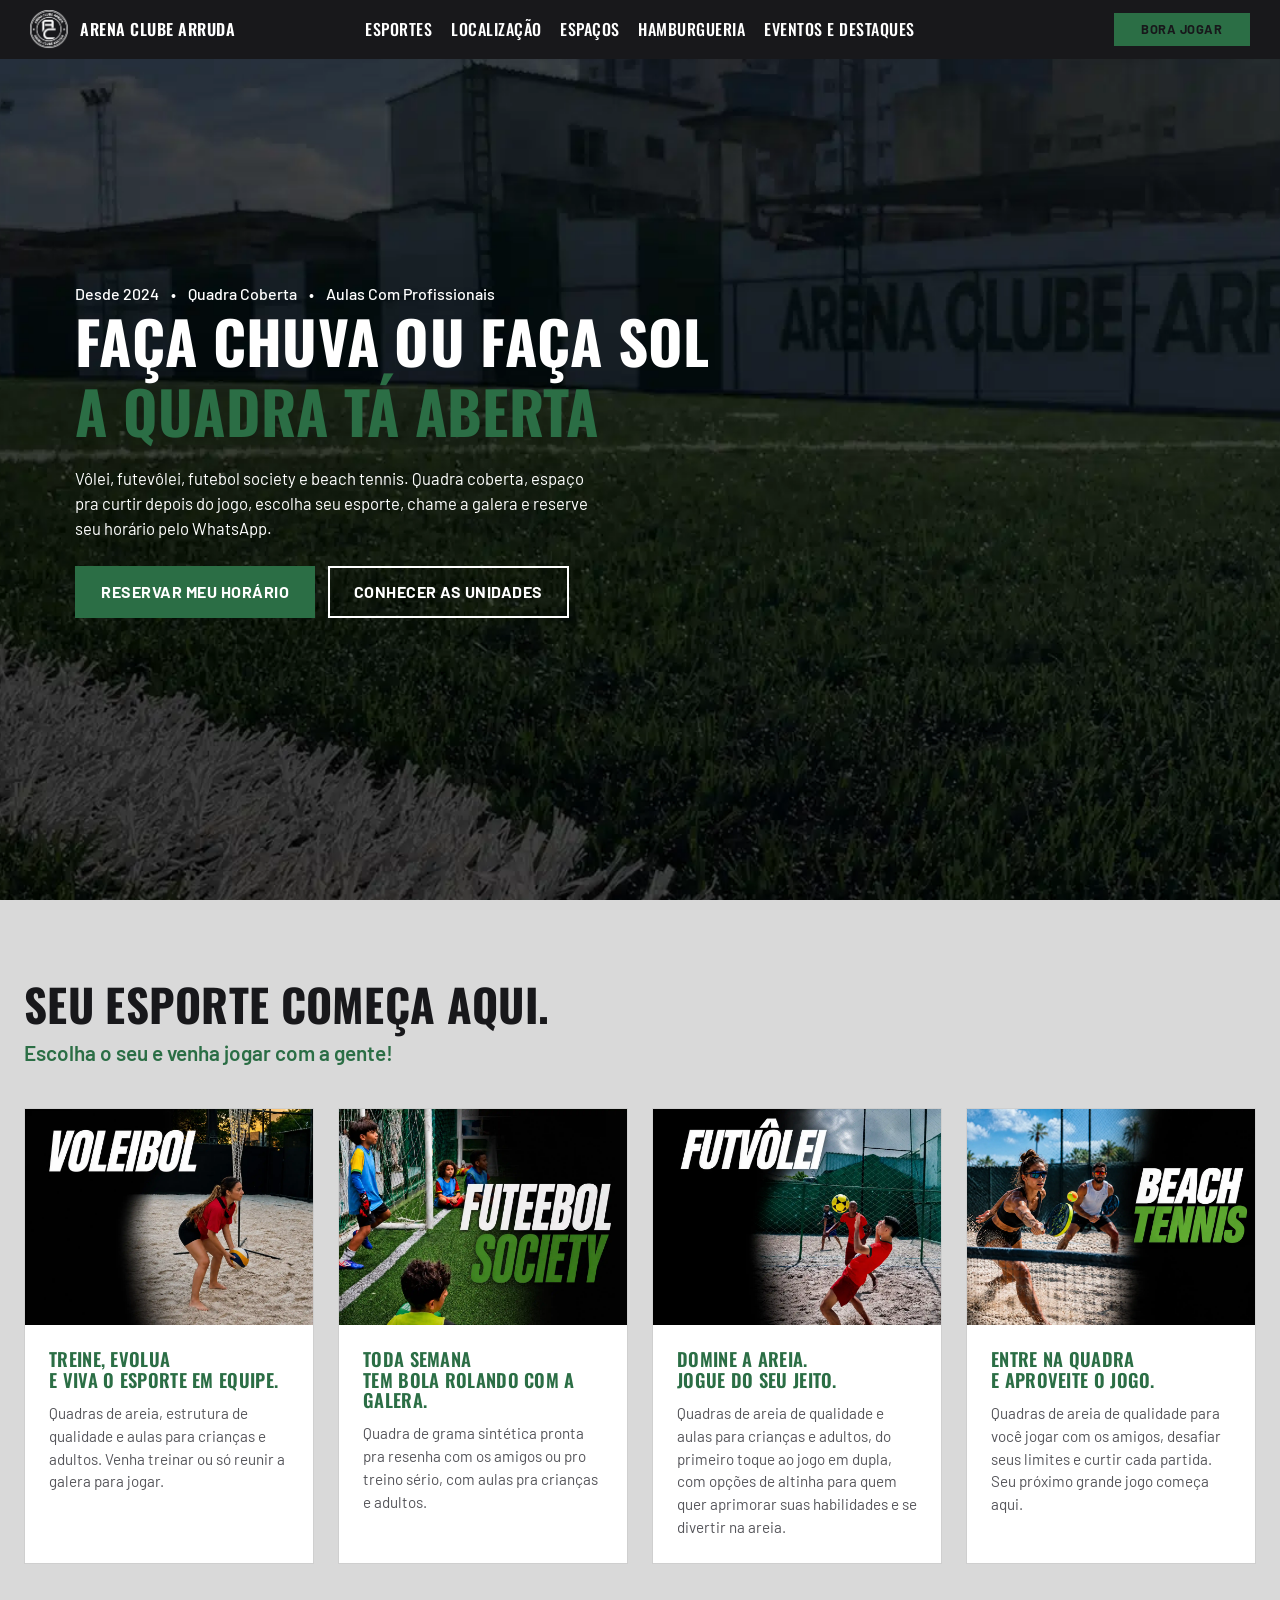
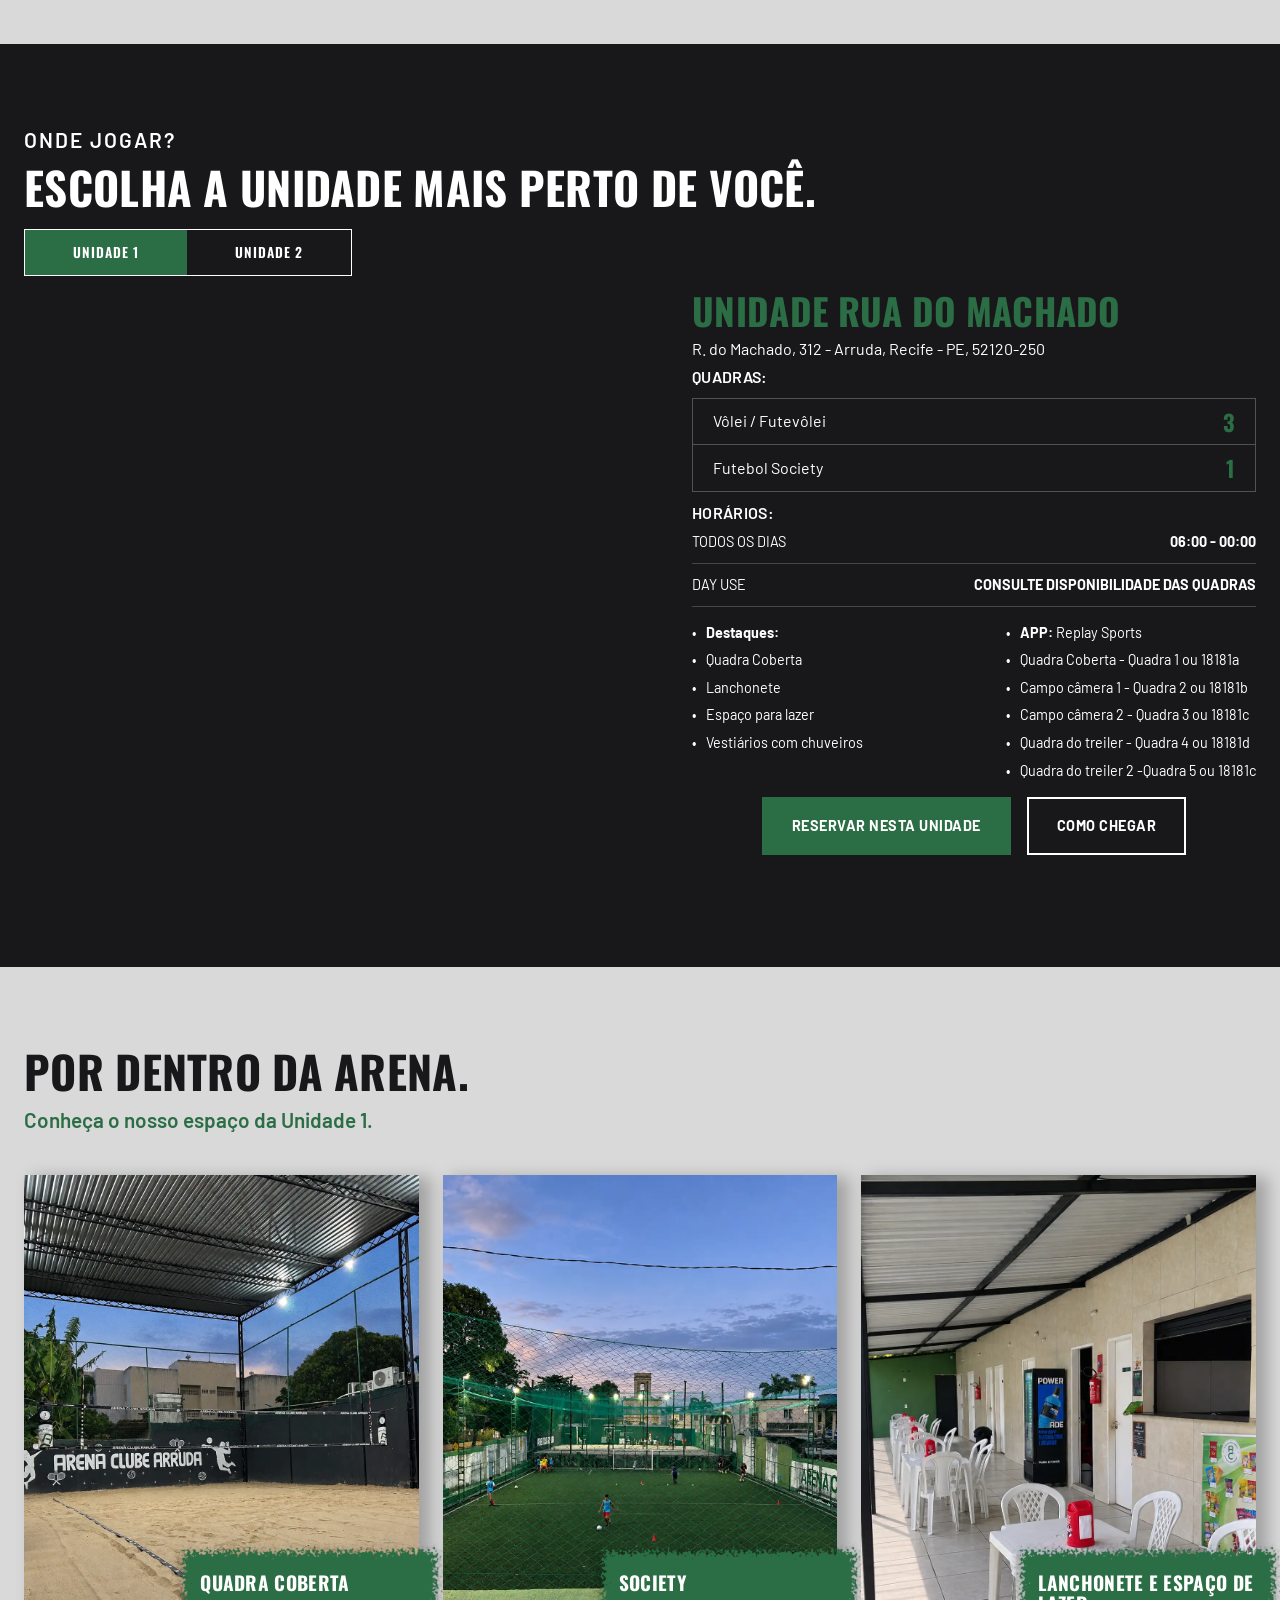
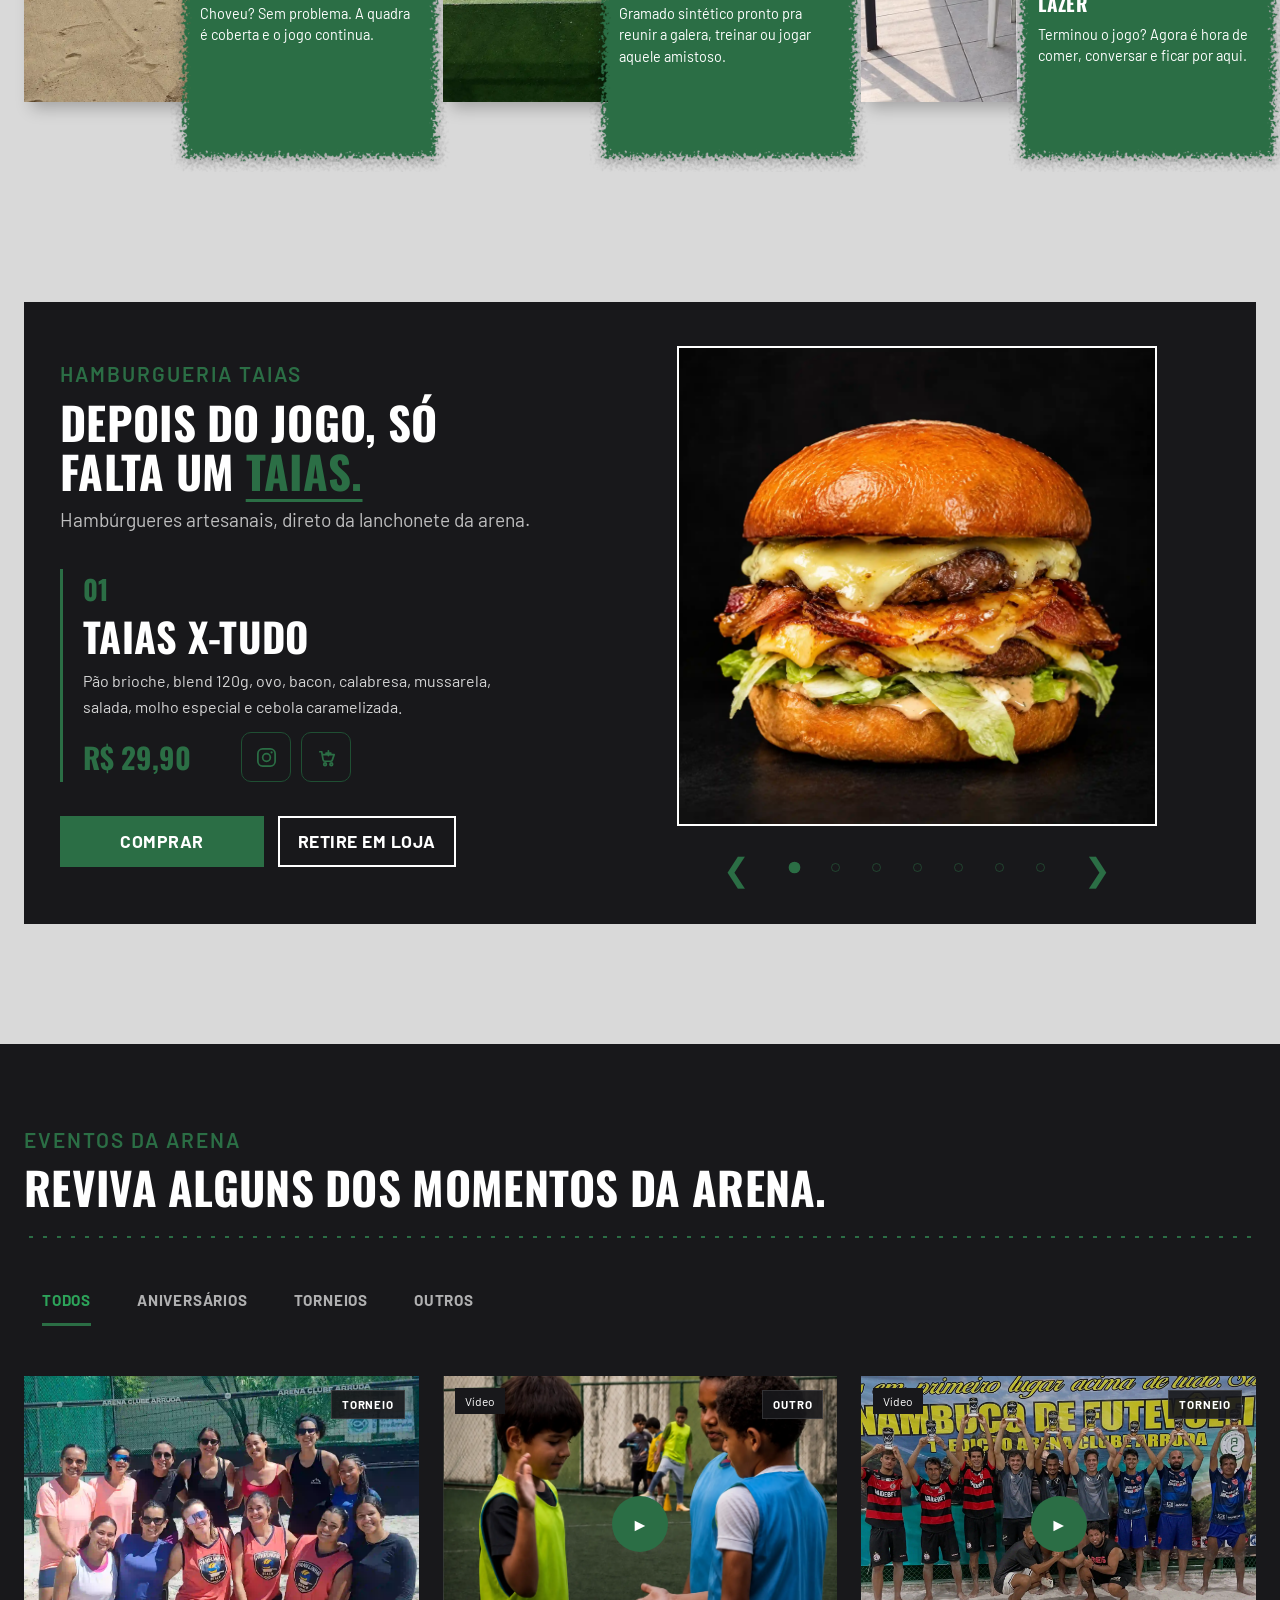
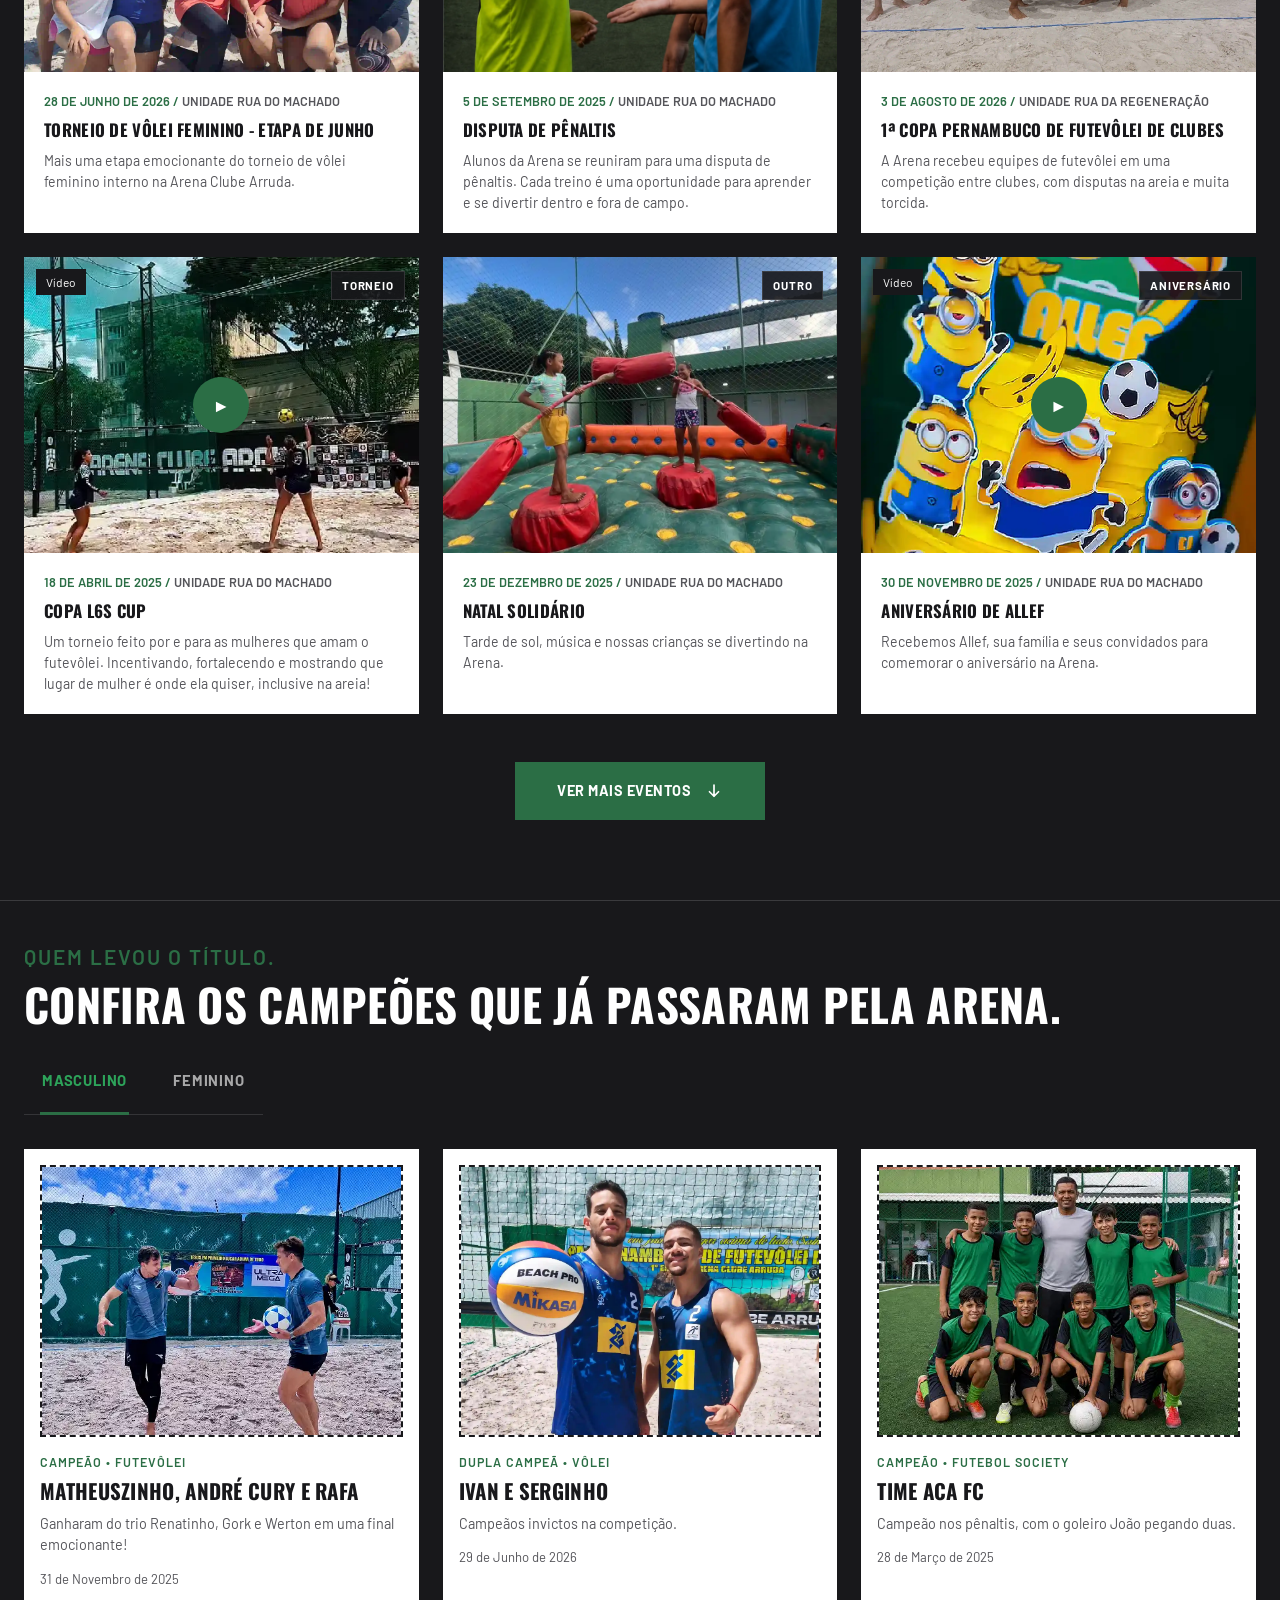
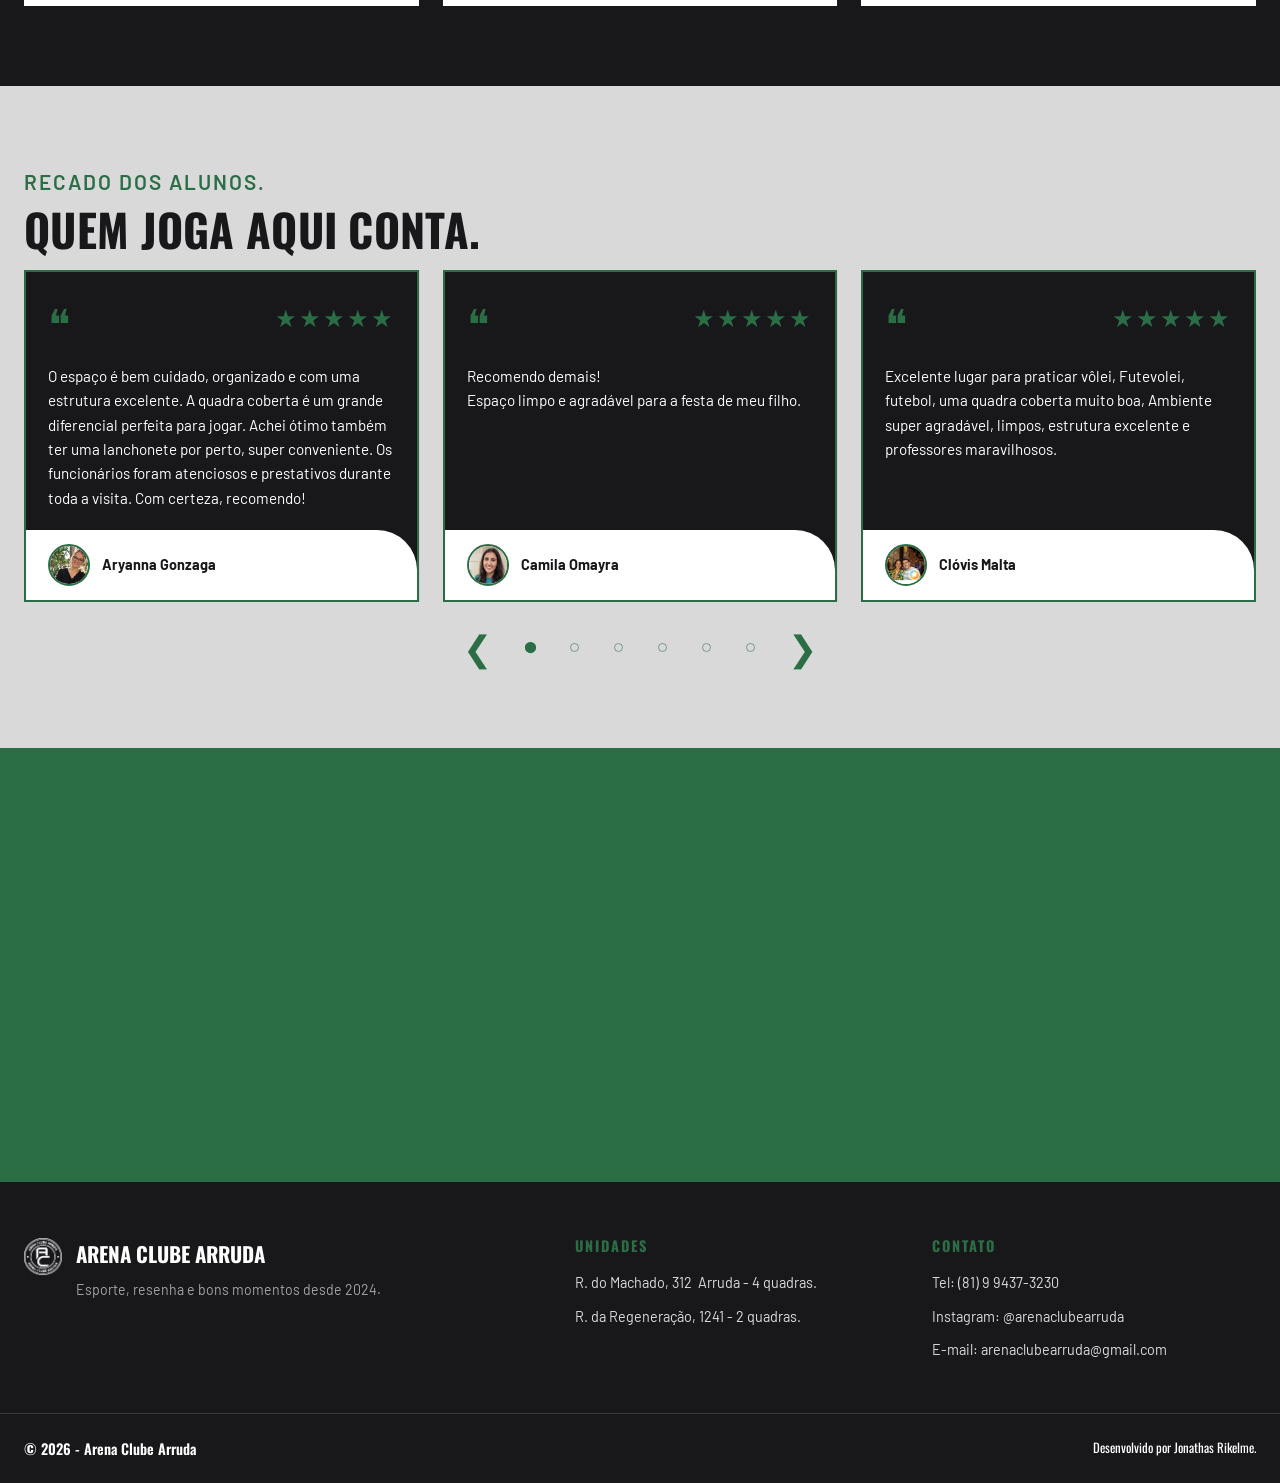
==== commit 3a74de18: "Fix: Bug do botão *Como Chegar* da seção da hamburgueria" ====
--- a/index.html
+++ b/index.html
@@ -707,9 +707,9 @@
 <script src="js/site.js"></script>
 <script src="js/navegacao.js"></script>
 <script src="js/unidades.js"></script>
+<script src="js/localizacao-usuario.js"></script>
 <script src="js/depoimentos.js"></script>
 <script src="js/hamburgueria.js"></script>
-<script src="js/localizacao-usuario.js"></script>
 <script src="js/eventos.js"></script>
 <script src="js/podium.js"></script>
 </body>
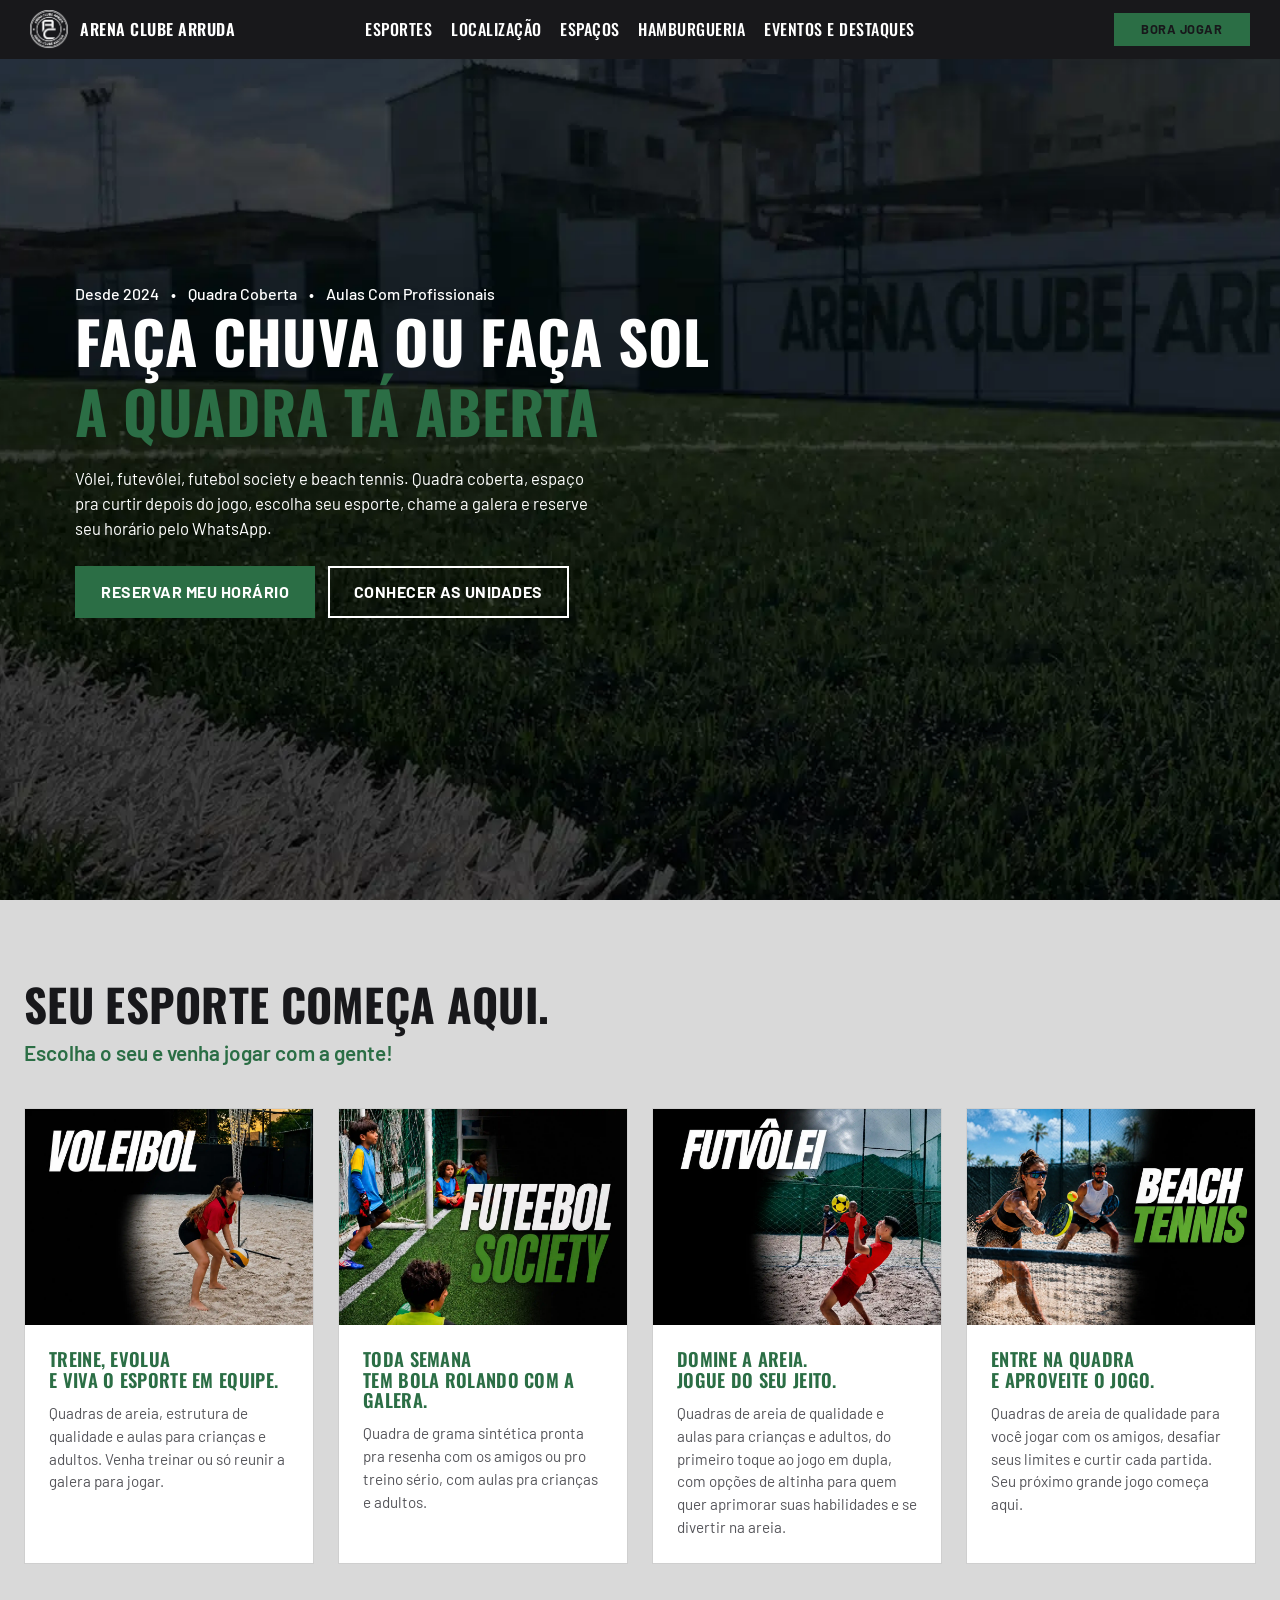
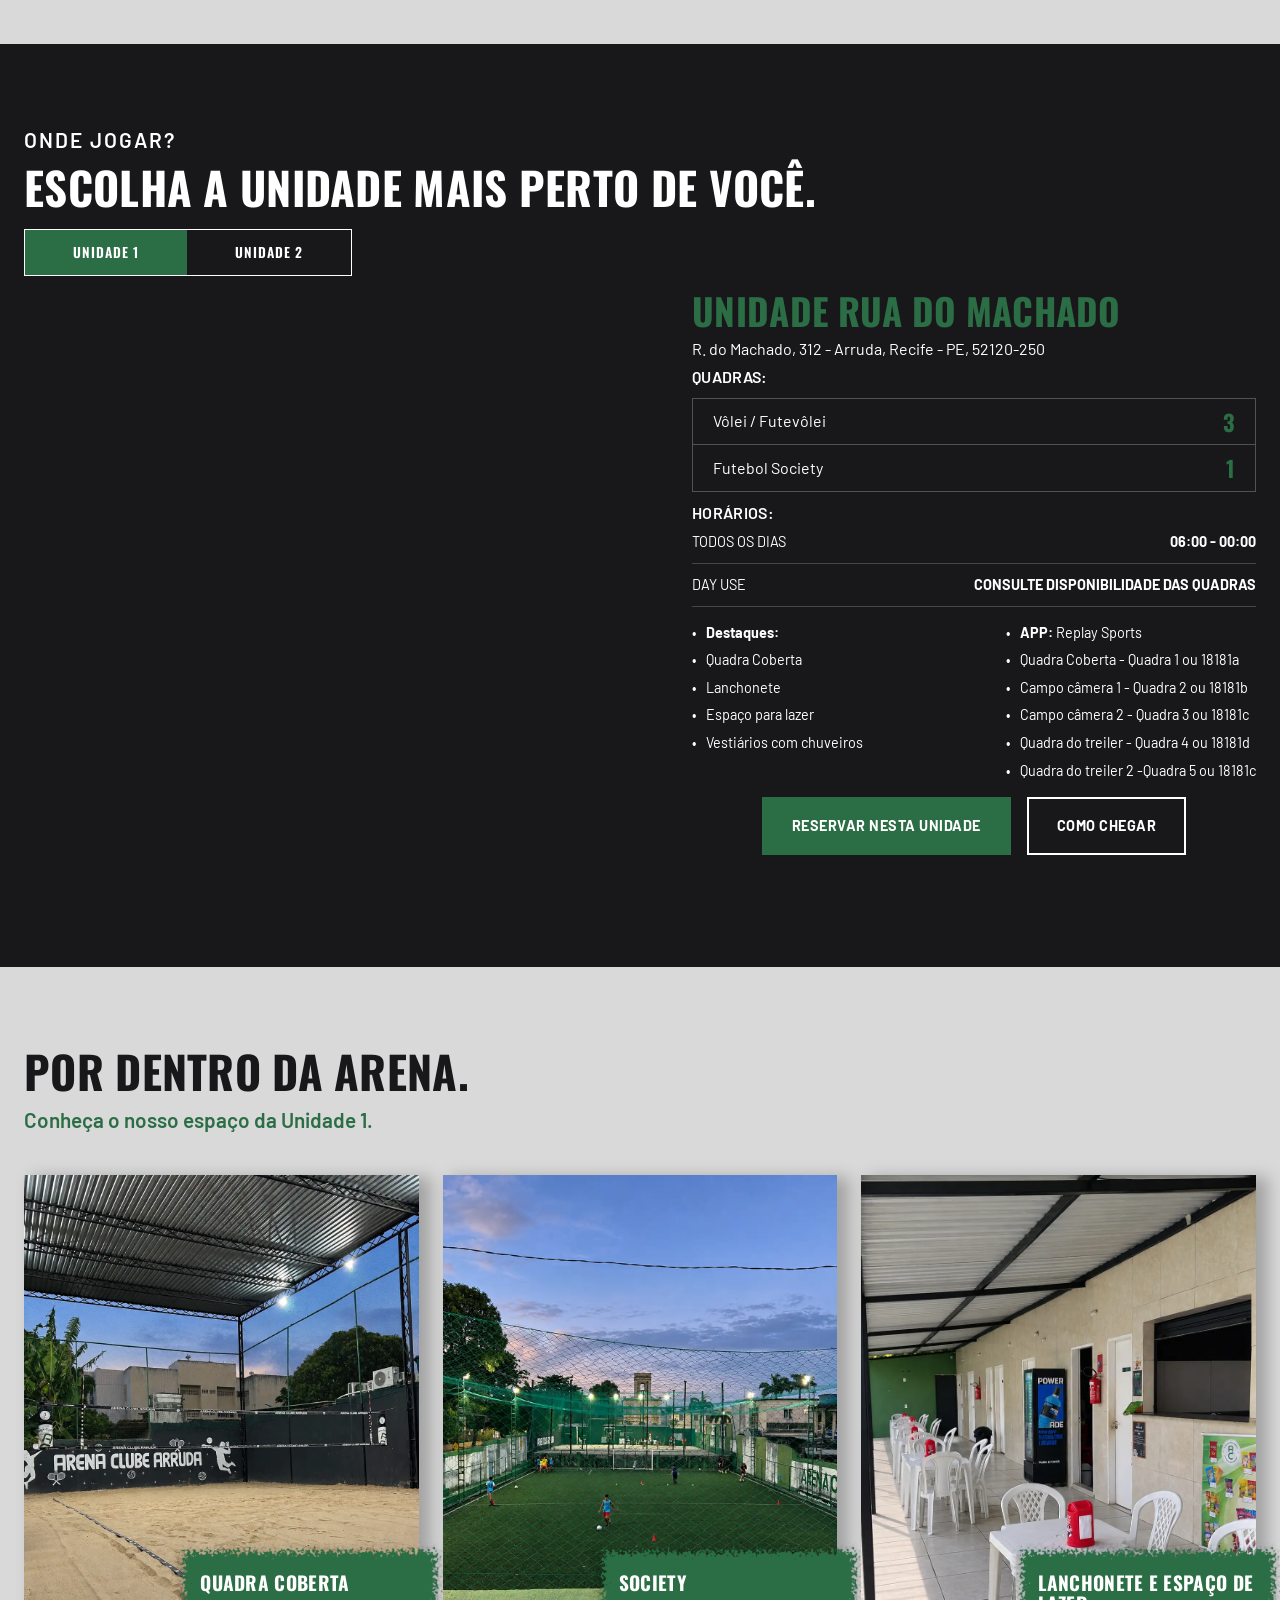
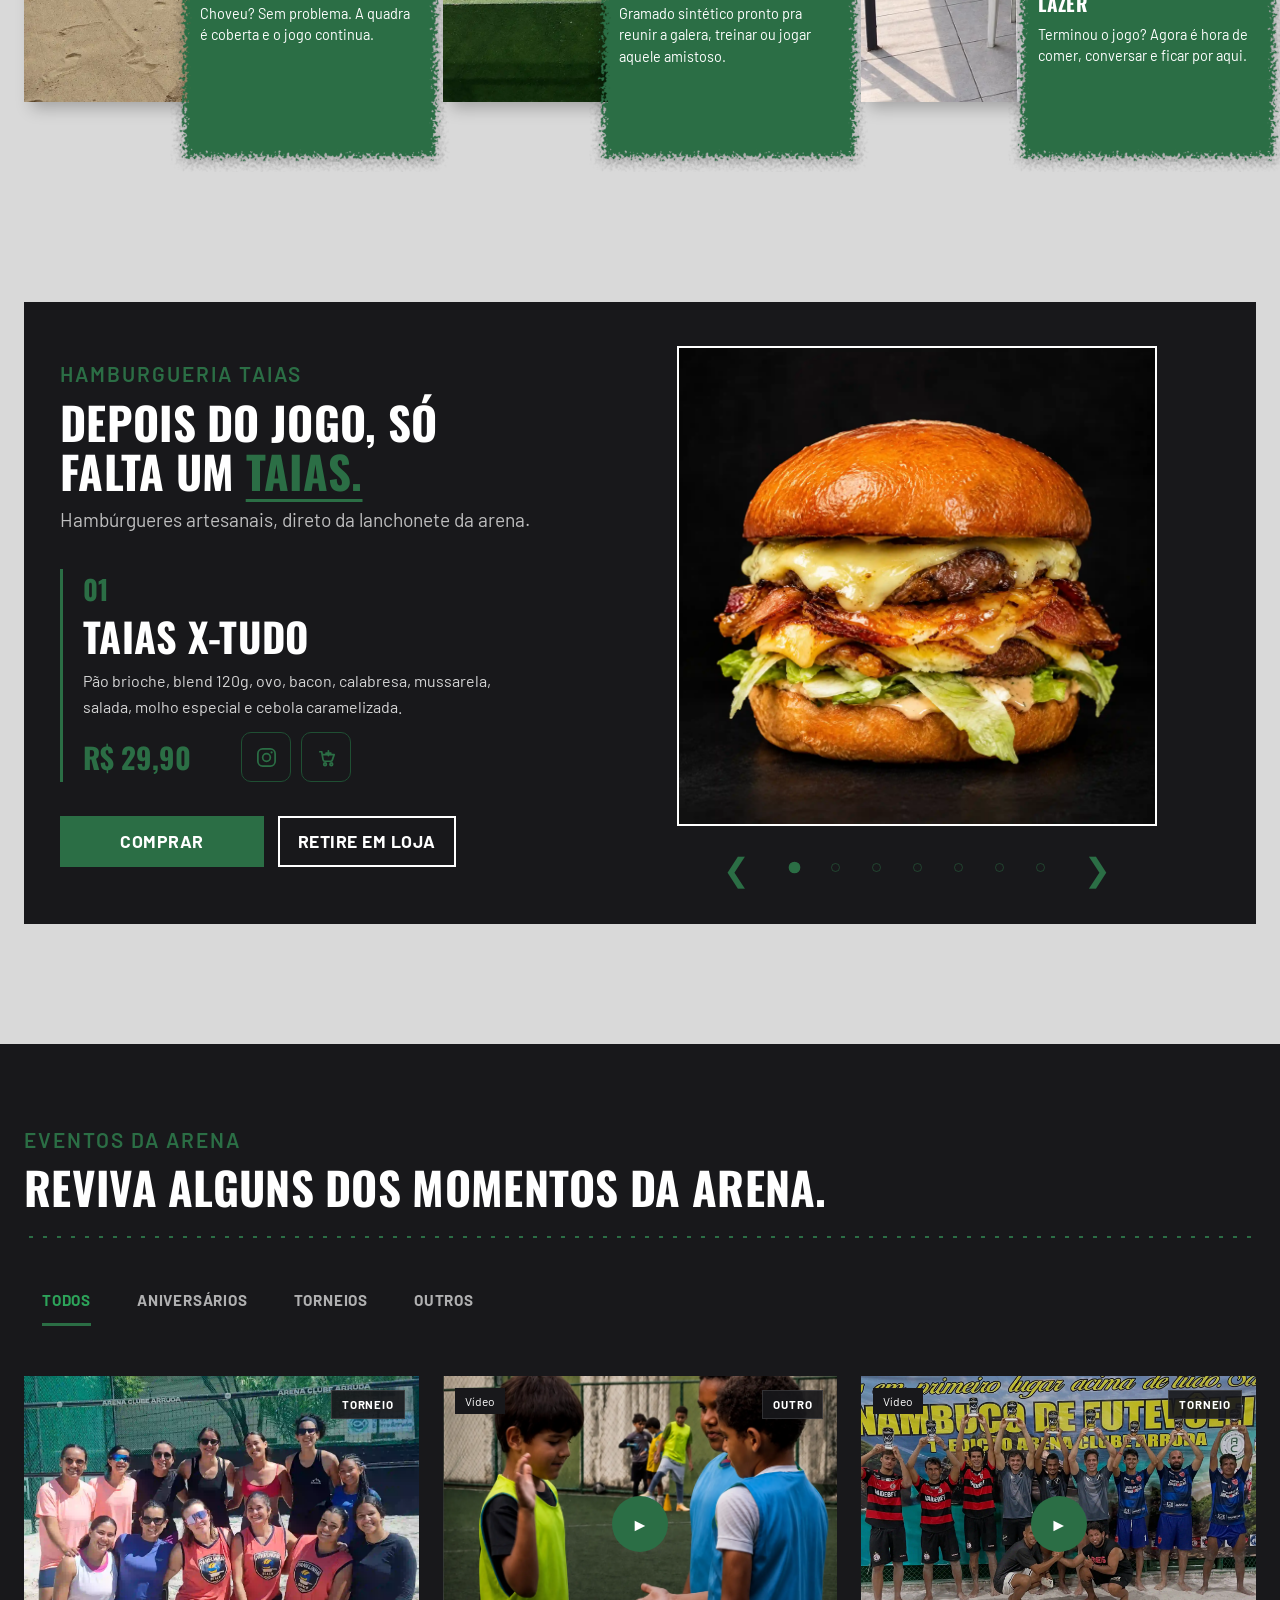
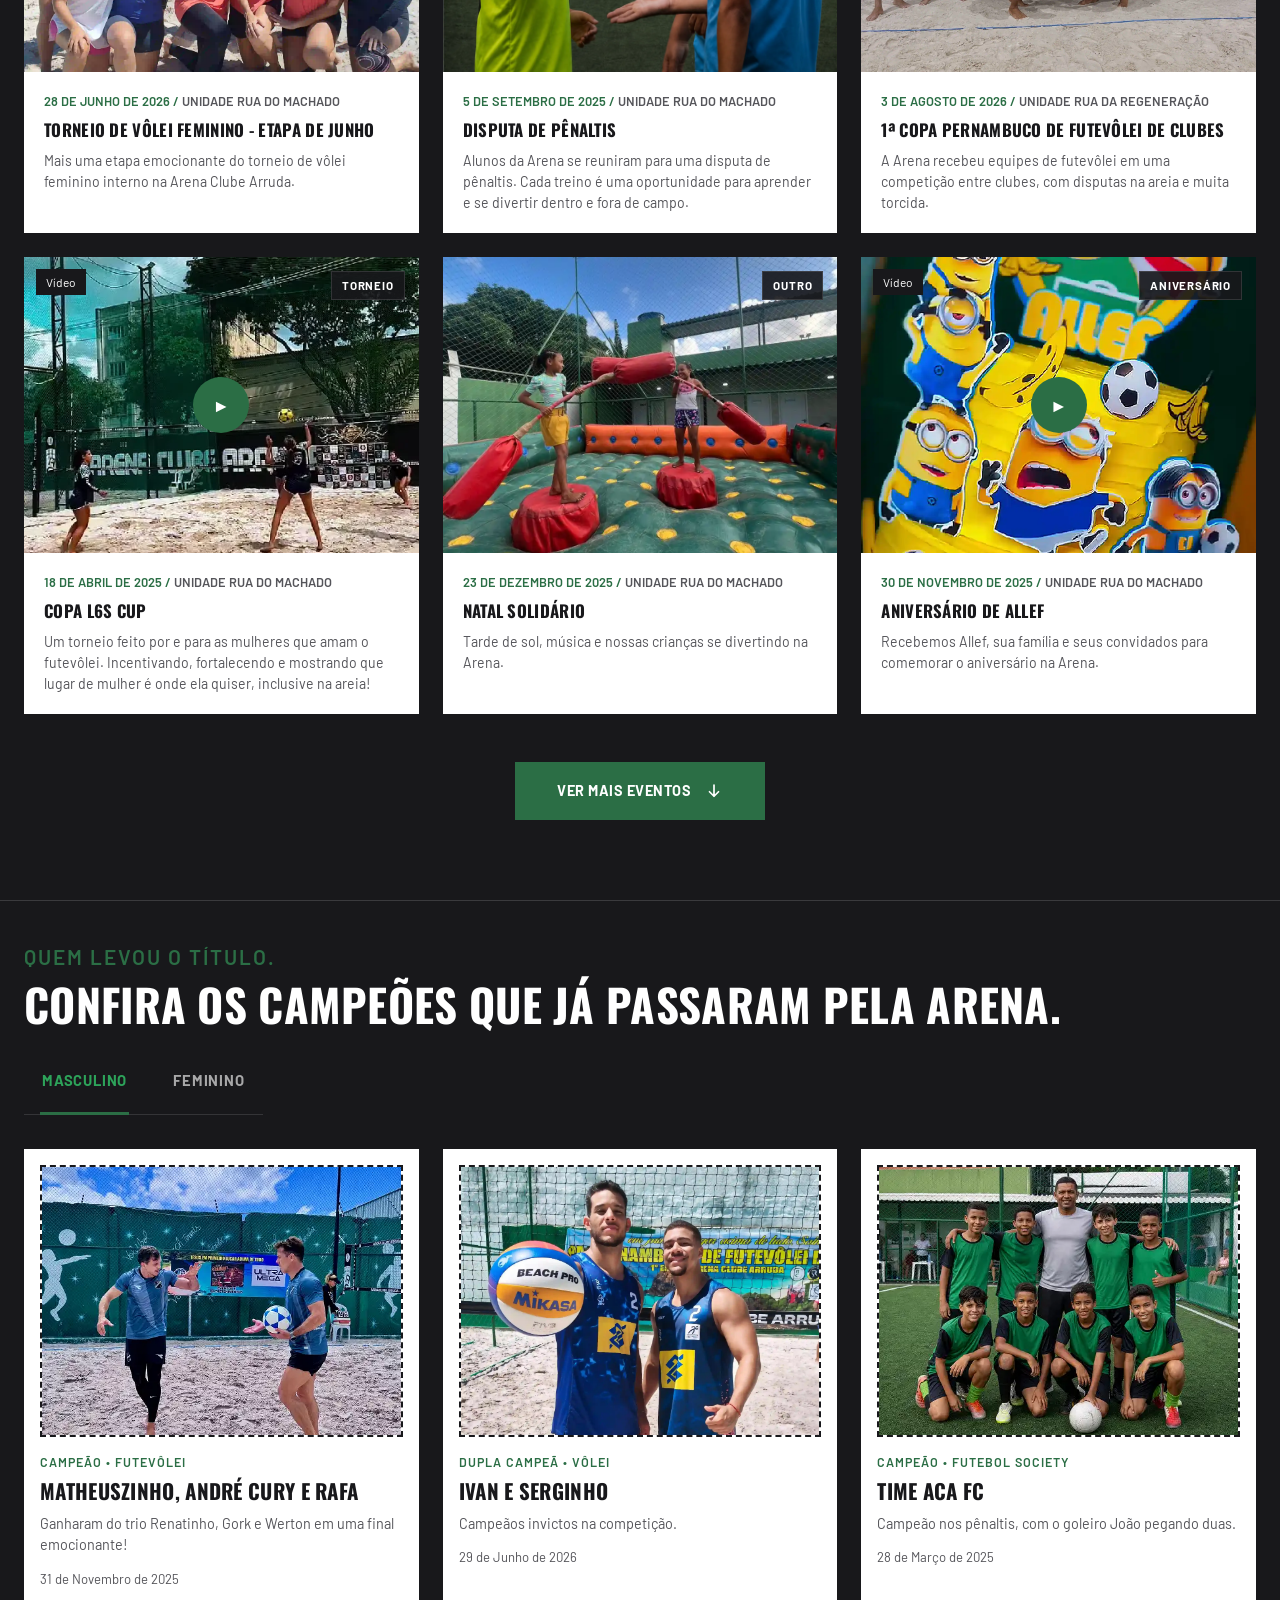
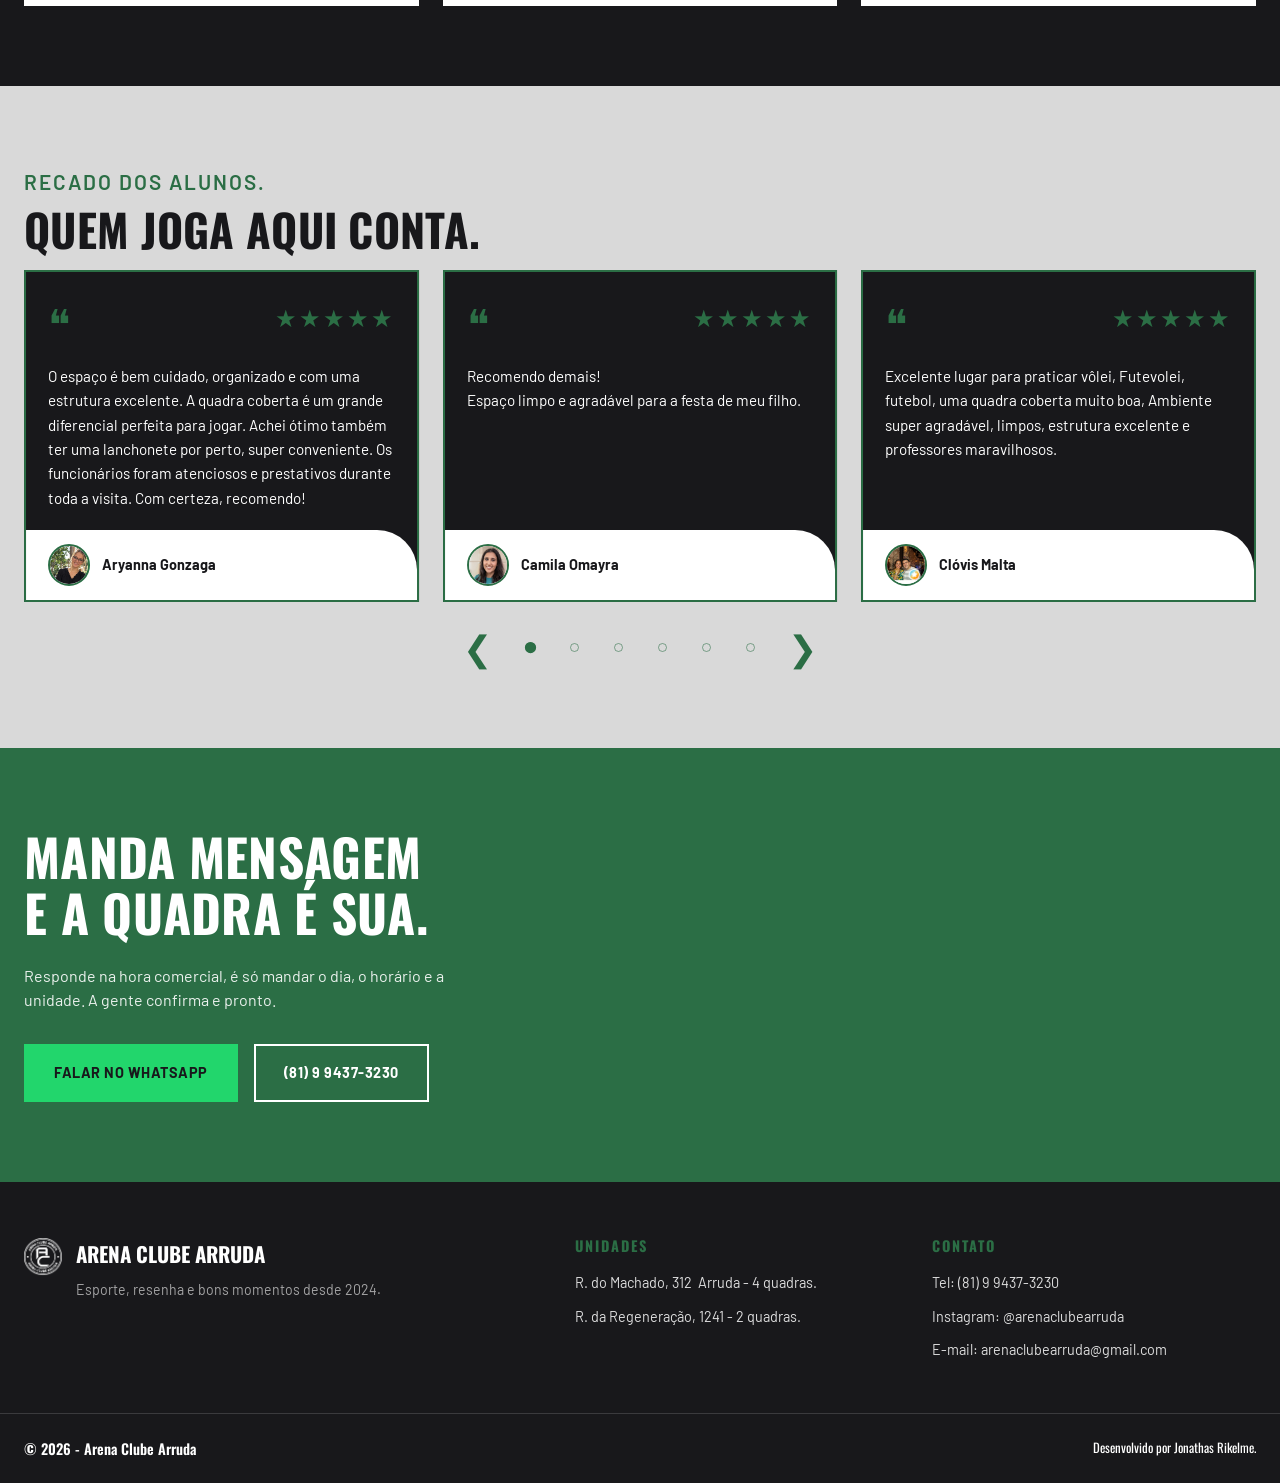
==== commit 2ed78408: "Feat: adição de algums arquivos pra o deploy" ====
--- a/index.html
+++ b/index.html
@@ -10,6 +10,12 @@
 <meta property="og:site_name" content="Arena Clube Arruda">
 <meta property="og:title" content="Arena Clube Arruda | Esporte, lazer e bons momentos">
 <meta property="og:description" content="Conheça as unidades da Arena Clube Arruda, confira os esportes e reserve seu horário em Recife.">
+<meta property="og:url" content="https://arenaclubearruda.com.br/">
+<meta property="og:image" content="https://arenaclubearruda.com.br/Assets/Images/imagem-de-compartilhamento.png">
+<meta property="og:image:width" content="1200">
+<meta property="og:image:height" content="630">
+<meta property="og:image:alt" content="Arena Clube Arruda">
+<link rel="canonical" href="https://arenaclubearruda.com.br/">
 <!-- favicons do site -->
 <link rel="icon" type="image/x-icon" href="Assets/Favicons/favicon.ico">
 <link rel="icon" type="image/png" sizes="32x32" href="Assets/Favicons/favicon-32x32.png">
@@ -300,7 +306,6 @@
           </div>
 
           <div class="taias__actions">
-            <!-- TODO: colar aqui o link de vendas da Taias -->
             <a href="https://taiasburguer.com.br" target="_blank" rel="noopener noreferrer" class="btn btn--primary taias__buy" id="taiasBuyBtn">Comprar</a>
             <a href="https://www.google.com/maps/dir/-8.0084992,-34.8749824/Arena+clube+arruda+2,+ao+lado+do+bar+vermelho+-+R.+da+Regeneração,+1241+-+Arruda,+Recife+-+PE,+52120-335/@-8.0163572,-34.8879838,15z/data=!4m15!4m14!1m6!3m4!1m2!1d-34.8819676!2d-8.0237933!3s0x7ab186a3244a7d9:0x7b1bcf398c1d65fd!4e1!1m5!1m1!1s0x7ab1909c3c88a75:0x9443138ee04a39c7!2m2!1d-34.8825893!2d-8.0224421!3e9?entry=ttu&g_ep=EgoyMDI2MDkwMi4wIKXMDSoASAFQAw%3D%3D" target="_blank" rel="noopener noreferrer" class="btn btn--outline-light" id="taiasLocationBtn">Retire em Loja</a>
           </div>
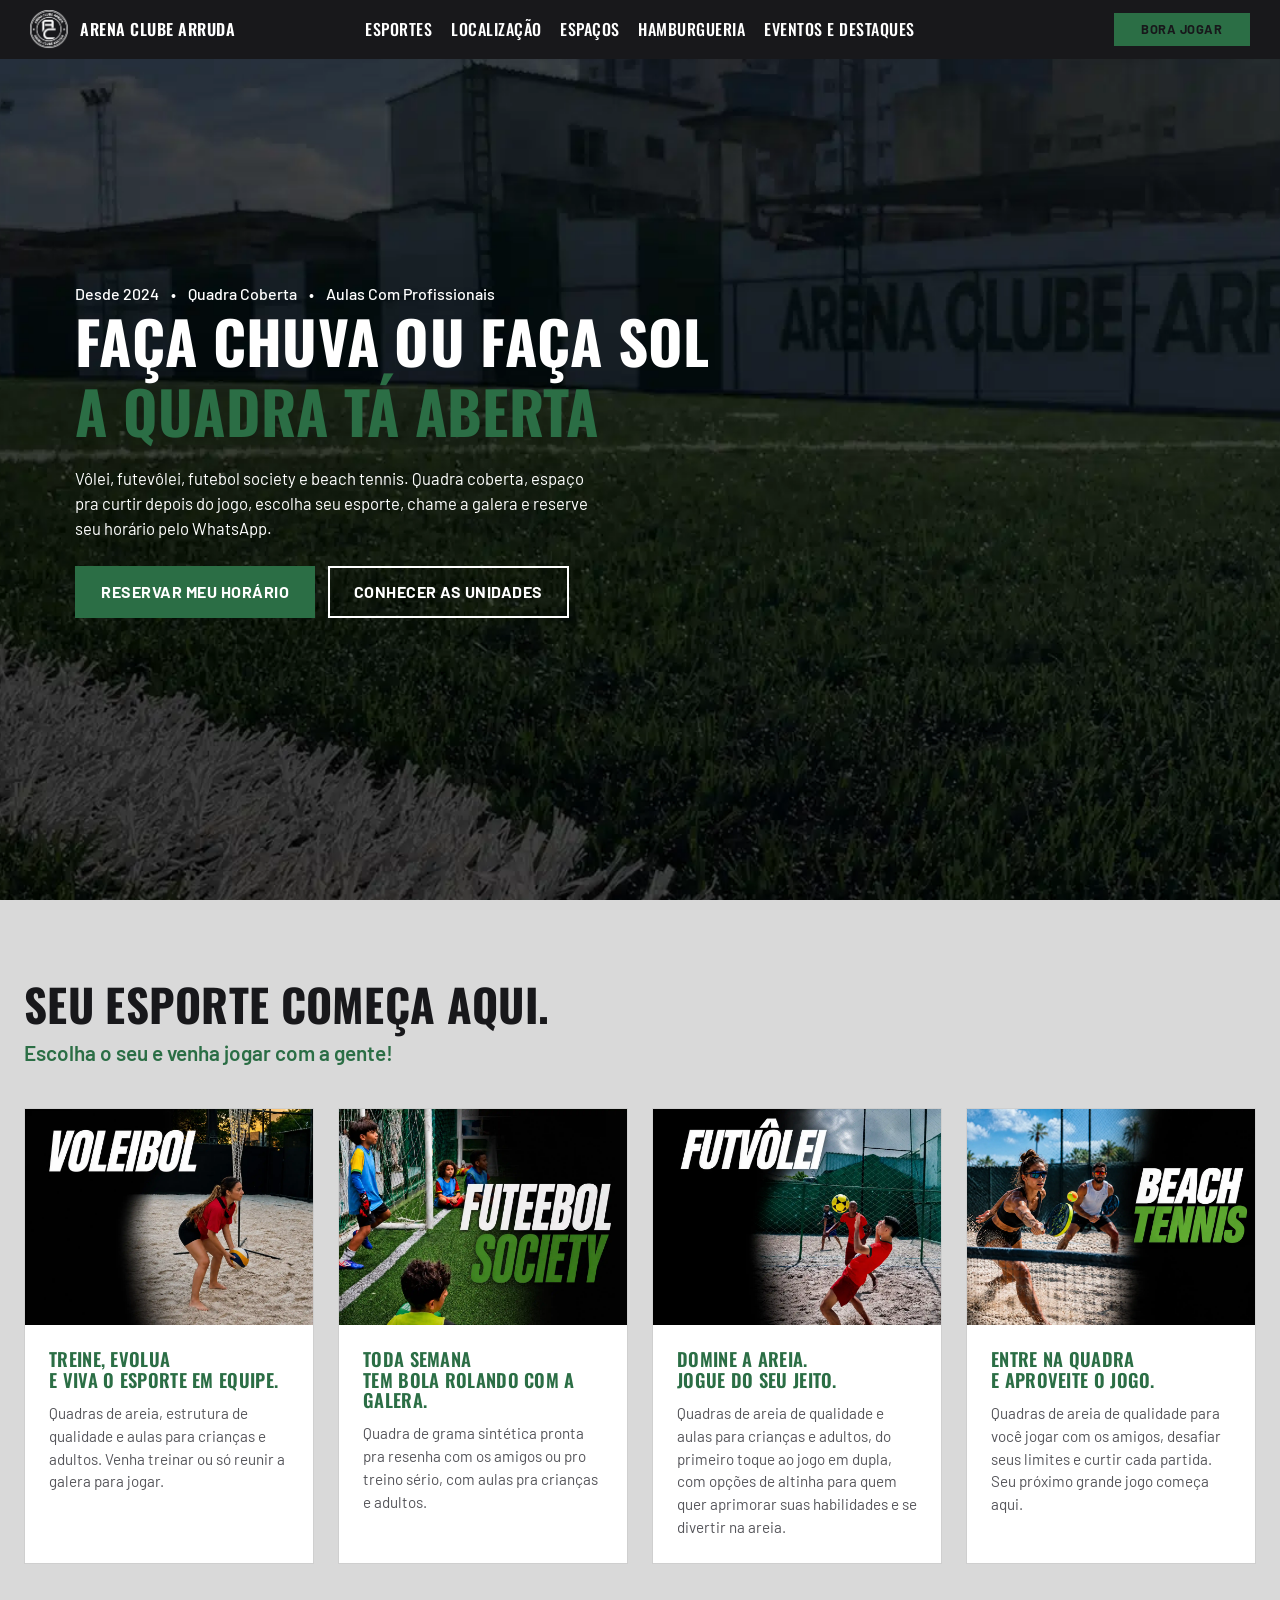
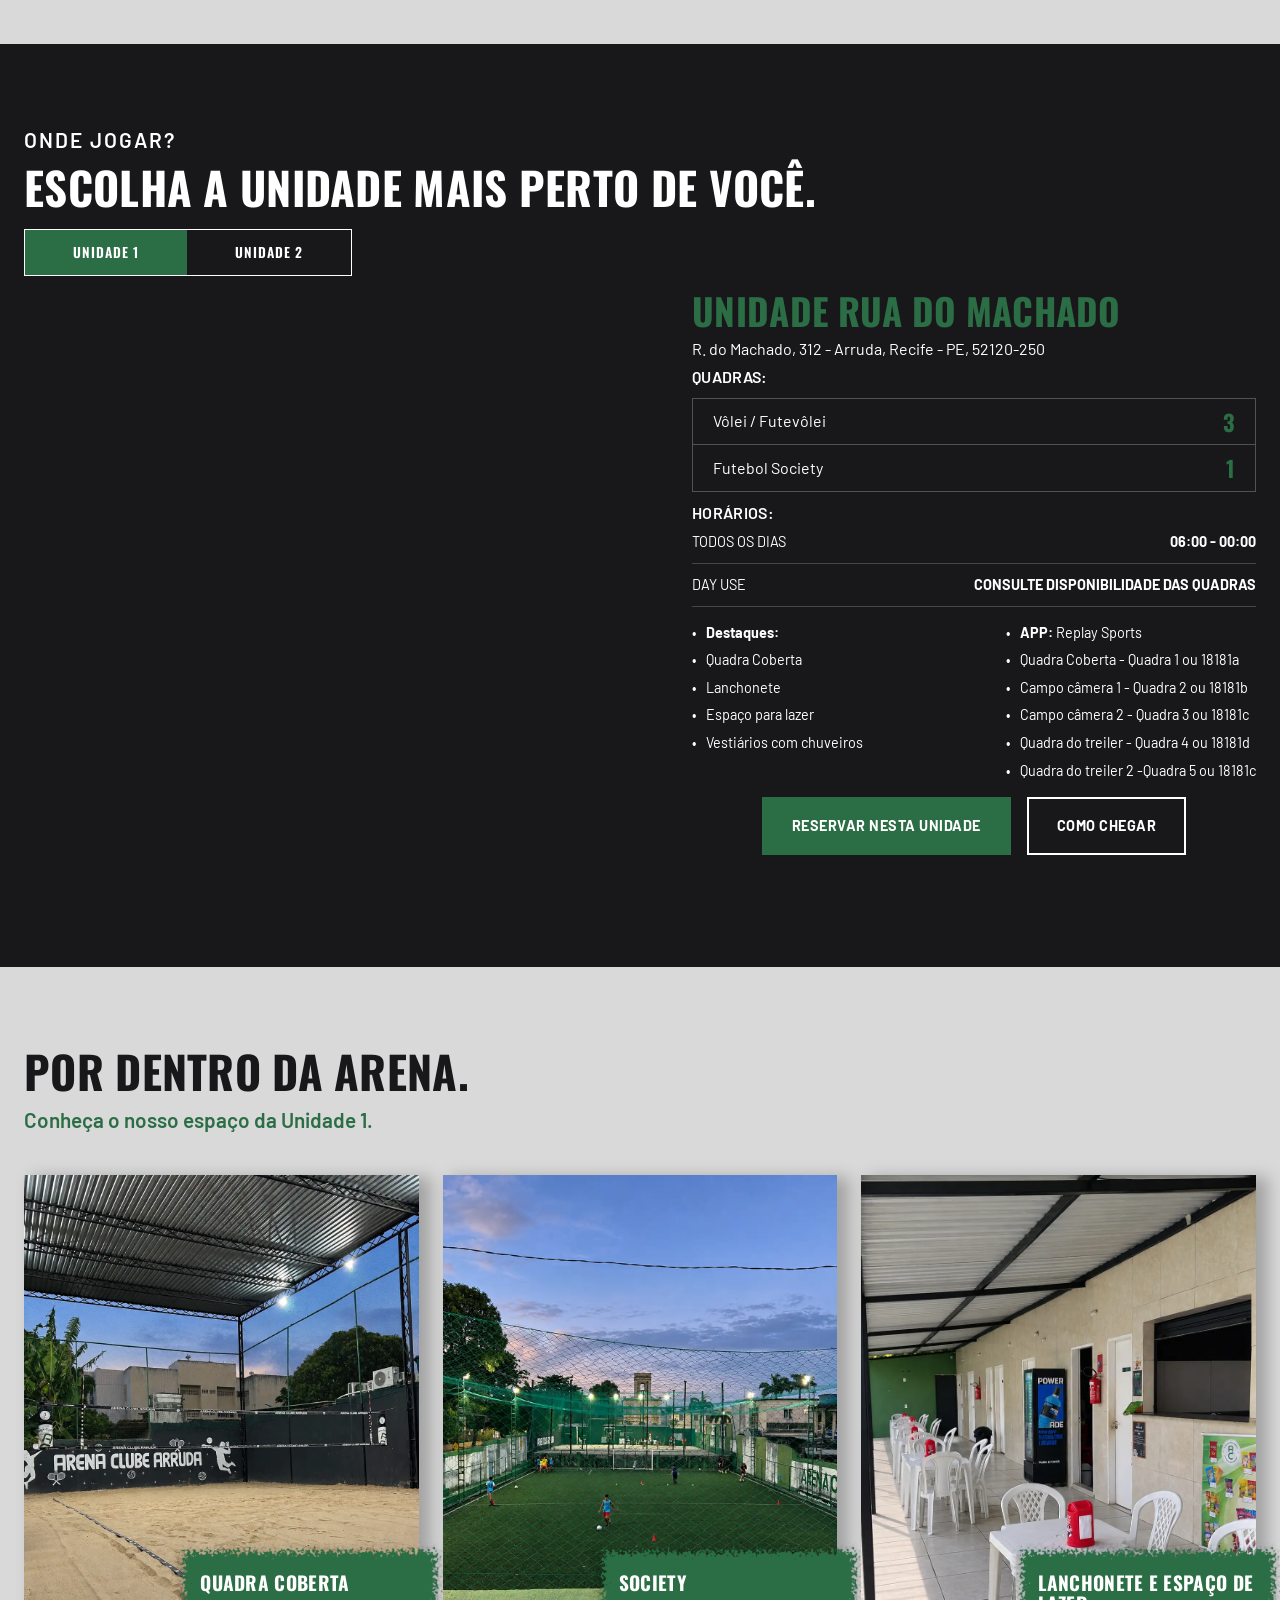
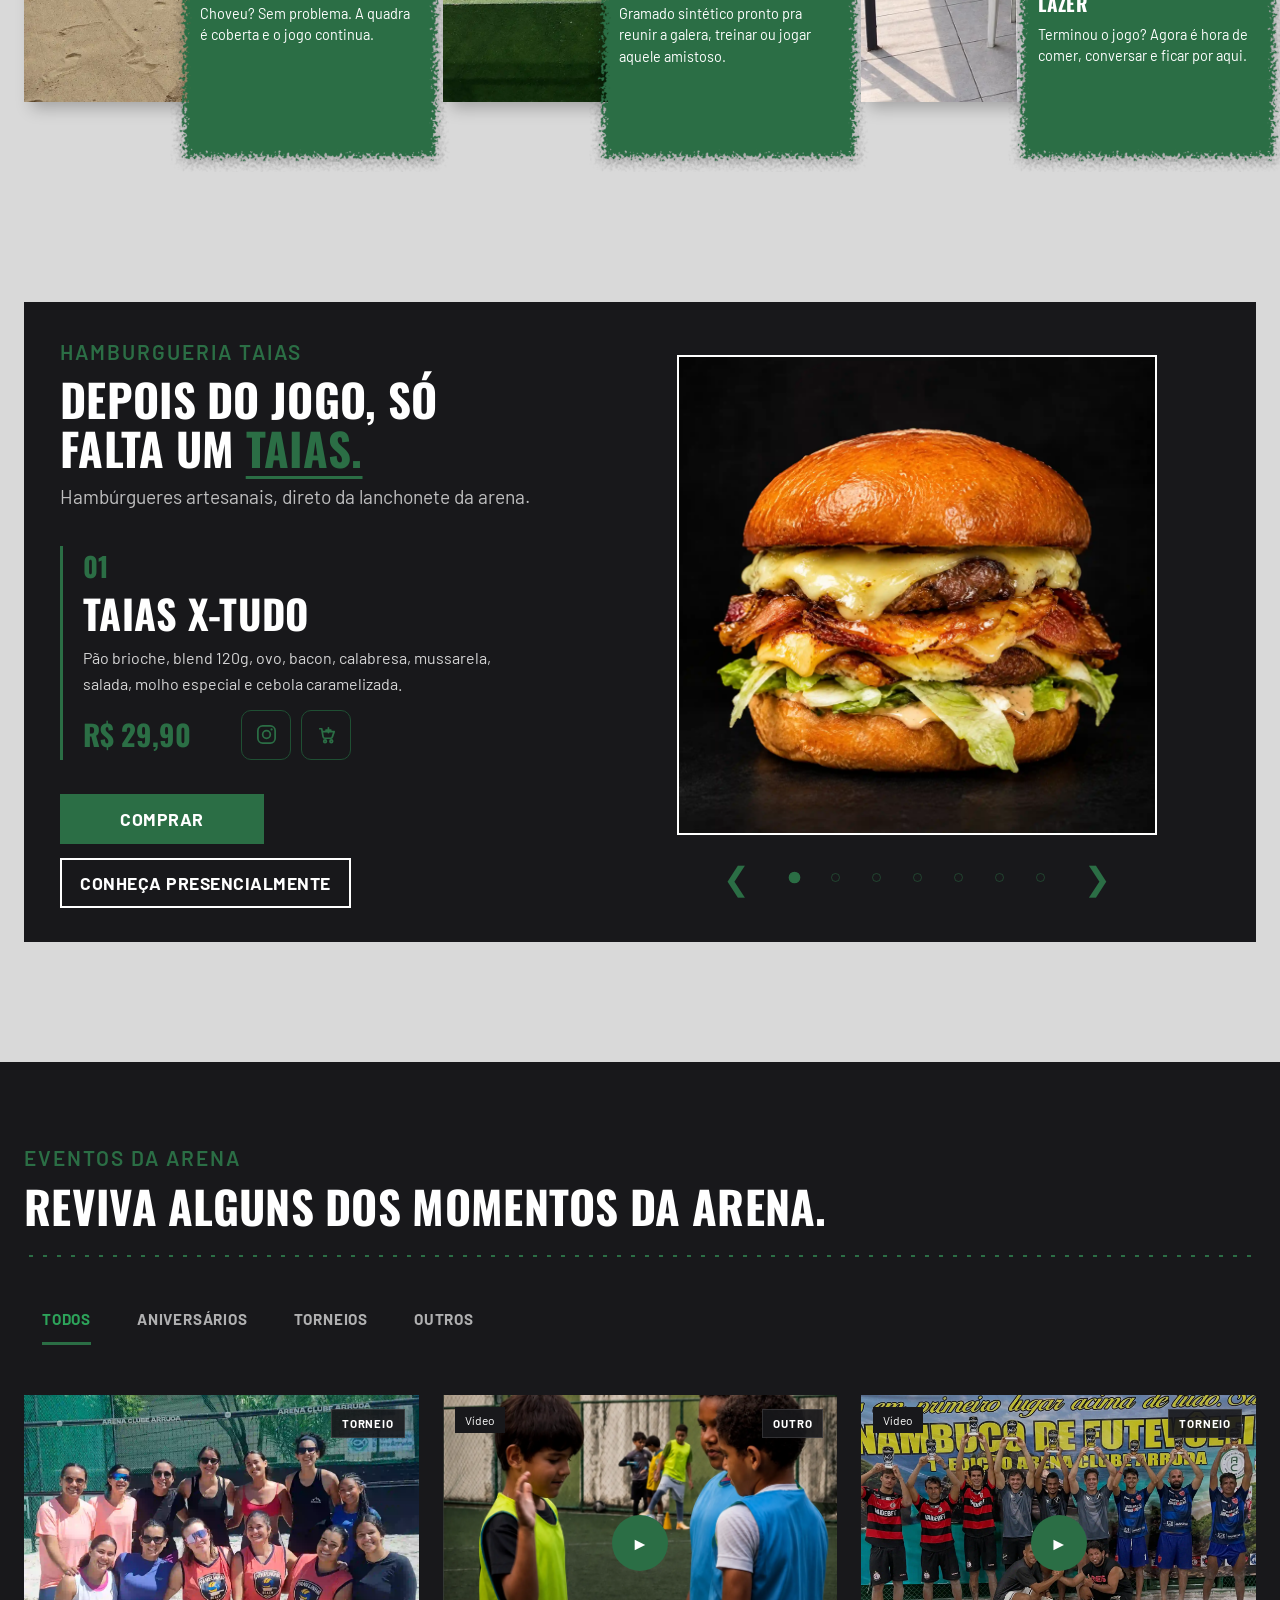
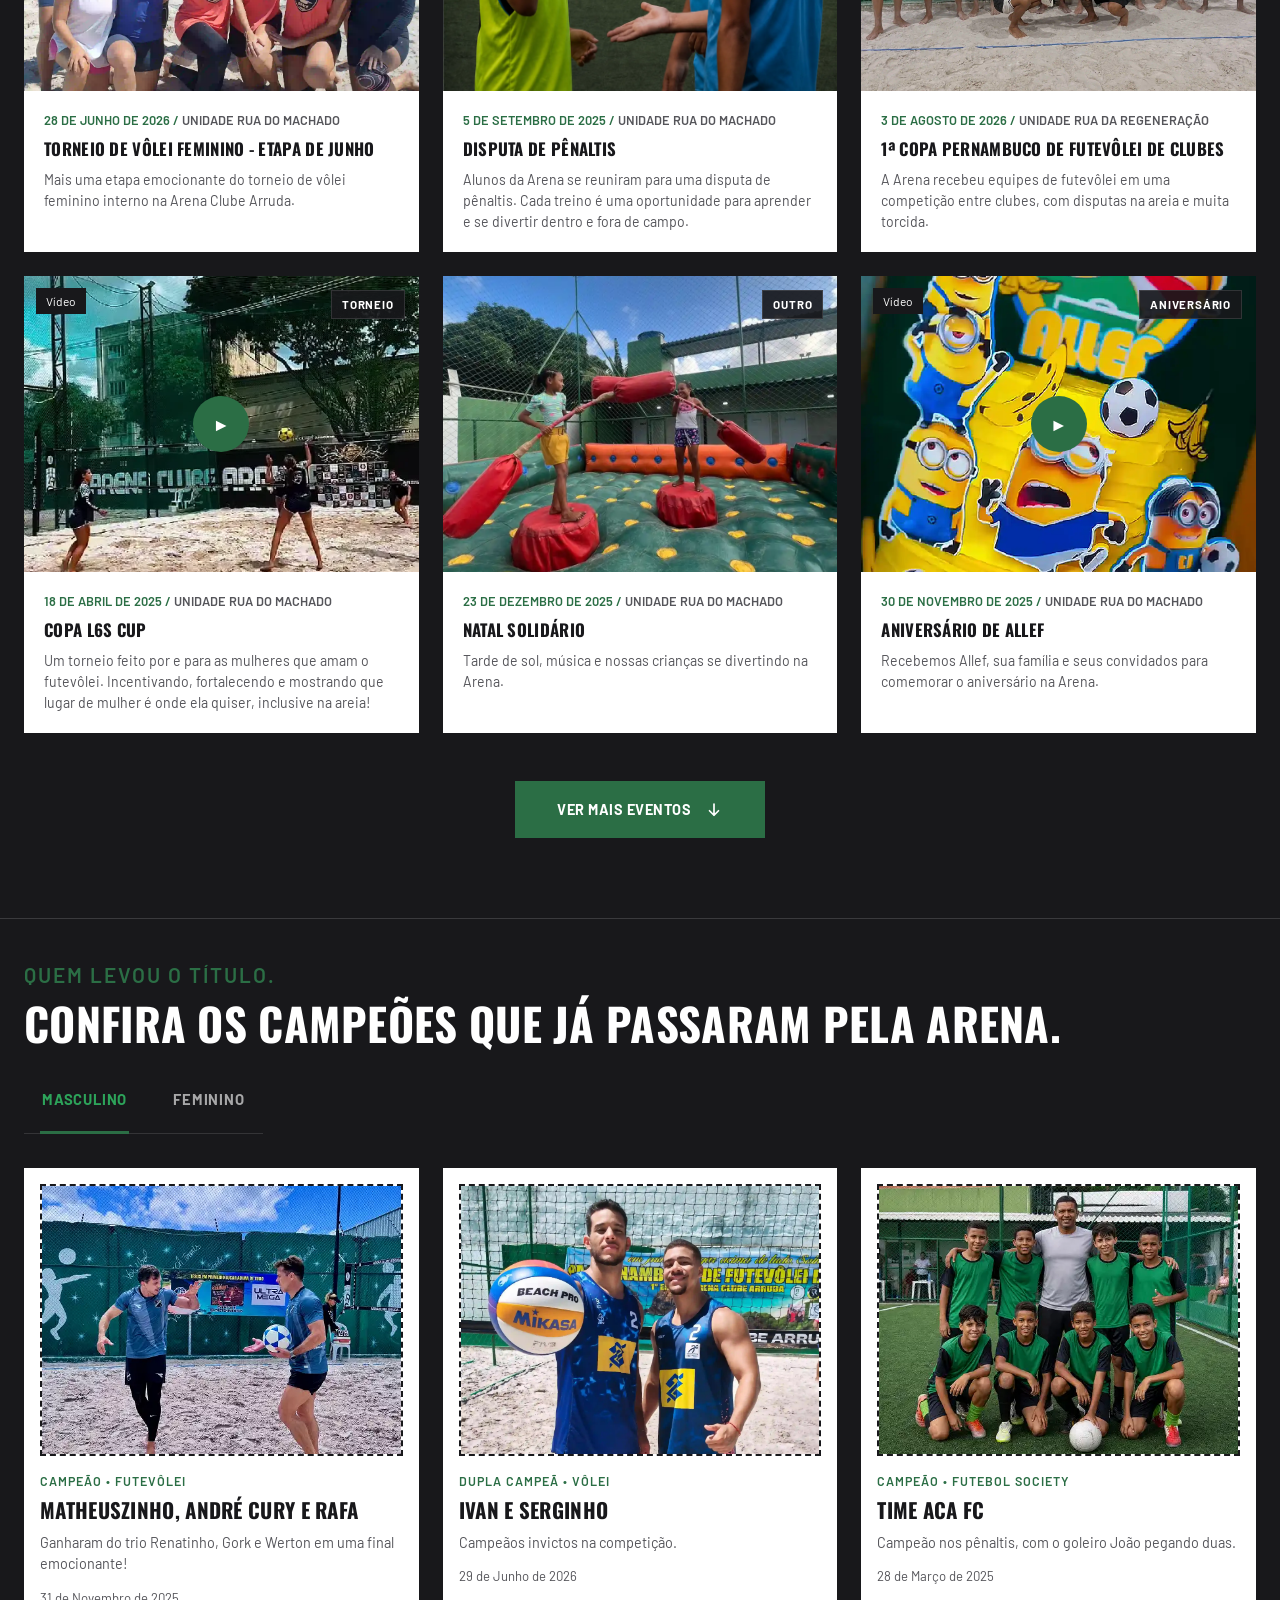
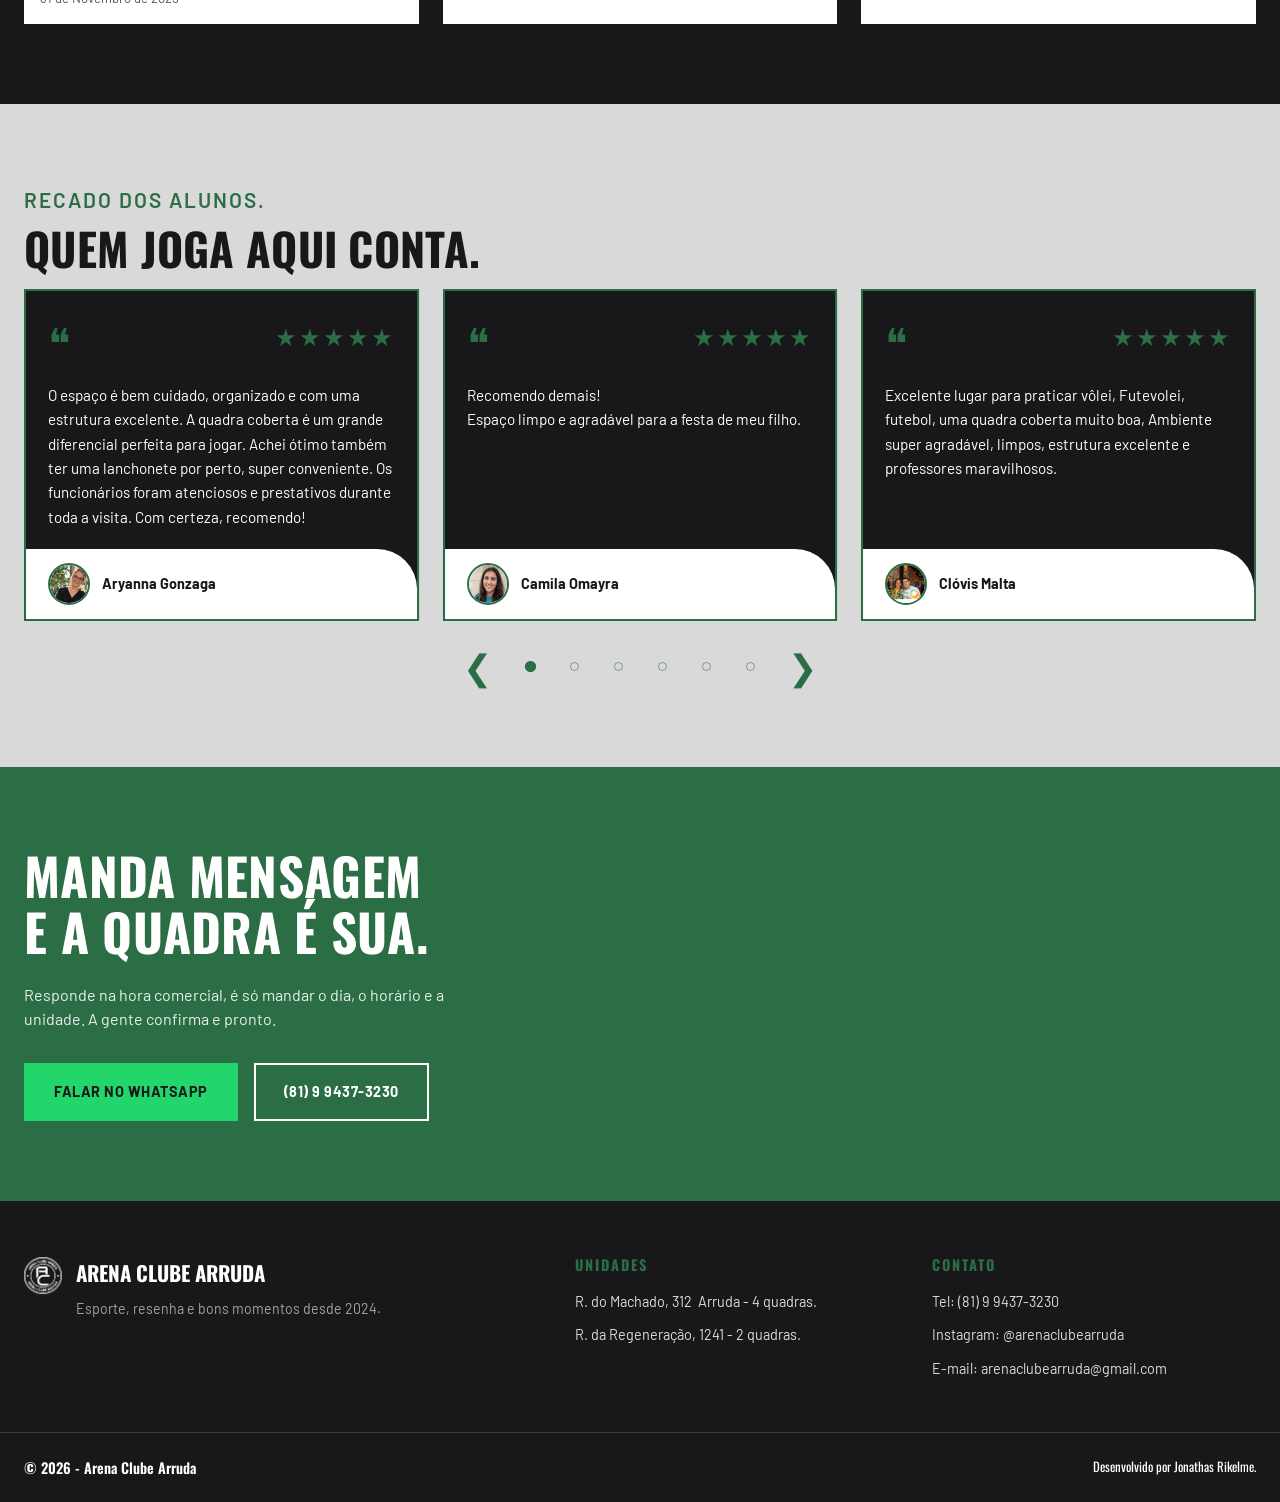
==== commit e1d33a34: "Fix: Correção escrita botão hamburgueria" ====
--- a/index.html
+++ b/index.html
@@ -307,7 +307,7 @@
 
           <div class="taias__actions">
             <a href="https://taiasburguer.com.br" target="_blank" rel="noopener noreferrer" class="btn btn--primary taias__buy" id="taiasBuyBtn">Comprar</a>
-            <a href="https://www.google.com/maps/dir/-8.0084992,-34.8749824/Arena+clube+arruda+2,+ao+lado+do+bar+vermelho+-+R.+da+Regeneração,+1241+-+Arruda,+Recife+-+PE,+52120-335/@-8.0163572,-34.8879838,15z/data=!4m15!4m14!1m6!3m4!1m2!1d-34.8819676!2d-8.0237933!3s0x7ab186a3244a7d9:0x7b1bcf398c1d65fd!4e1!1m5!1m1!1s0x7ab1909c3c88a75:0x9443138ee04a39c7!2m2!1d-34.8825893!2d-8.0224421!3e9?entry=ttu&g_ep=EgoyMDI2MDkwMi4wIKXMDSoASAFQAw%3D%3D" target="_blank" rel="noopener noreferrer" class="btn btn--outline-light" id="taiasLocationBtn">Retire em Loja</a>
+            <a href="https://www.google.com/maps/dir/-8.0084992,-34.8749824/Arena+clube+arruda+2,+ao+lado+do+bar+vermelho+-+R.+da+Regeneração,+1241+-+Arruda,+Recife+-+PE,+52120-335/@-8.0163572,-34.8879838,15z/data=!4m15!4m14!1m6!3m4!1m2!1d-34.8819676!2d-8.0237933!3s0x7ab186a3244a7d9:0x7b1bcf398c1d65fd!4e1!1m5!1m1!1s0x7ab1909c3c88a75:0x9443138ee04a39c7!2m2!1d-34.8825893!2d-8.0224421!3e9?entry=ttu&g_ep=EgoyMDI2MDkwMi4wIKXMDSoASAFQAw%3D%3D" target="_blank" rel="noopener noreferrer" class="btn btn--outline-light" id="taiasLocationBtn">Conheça presencialmente</a>
           </div>
         </div>
 
